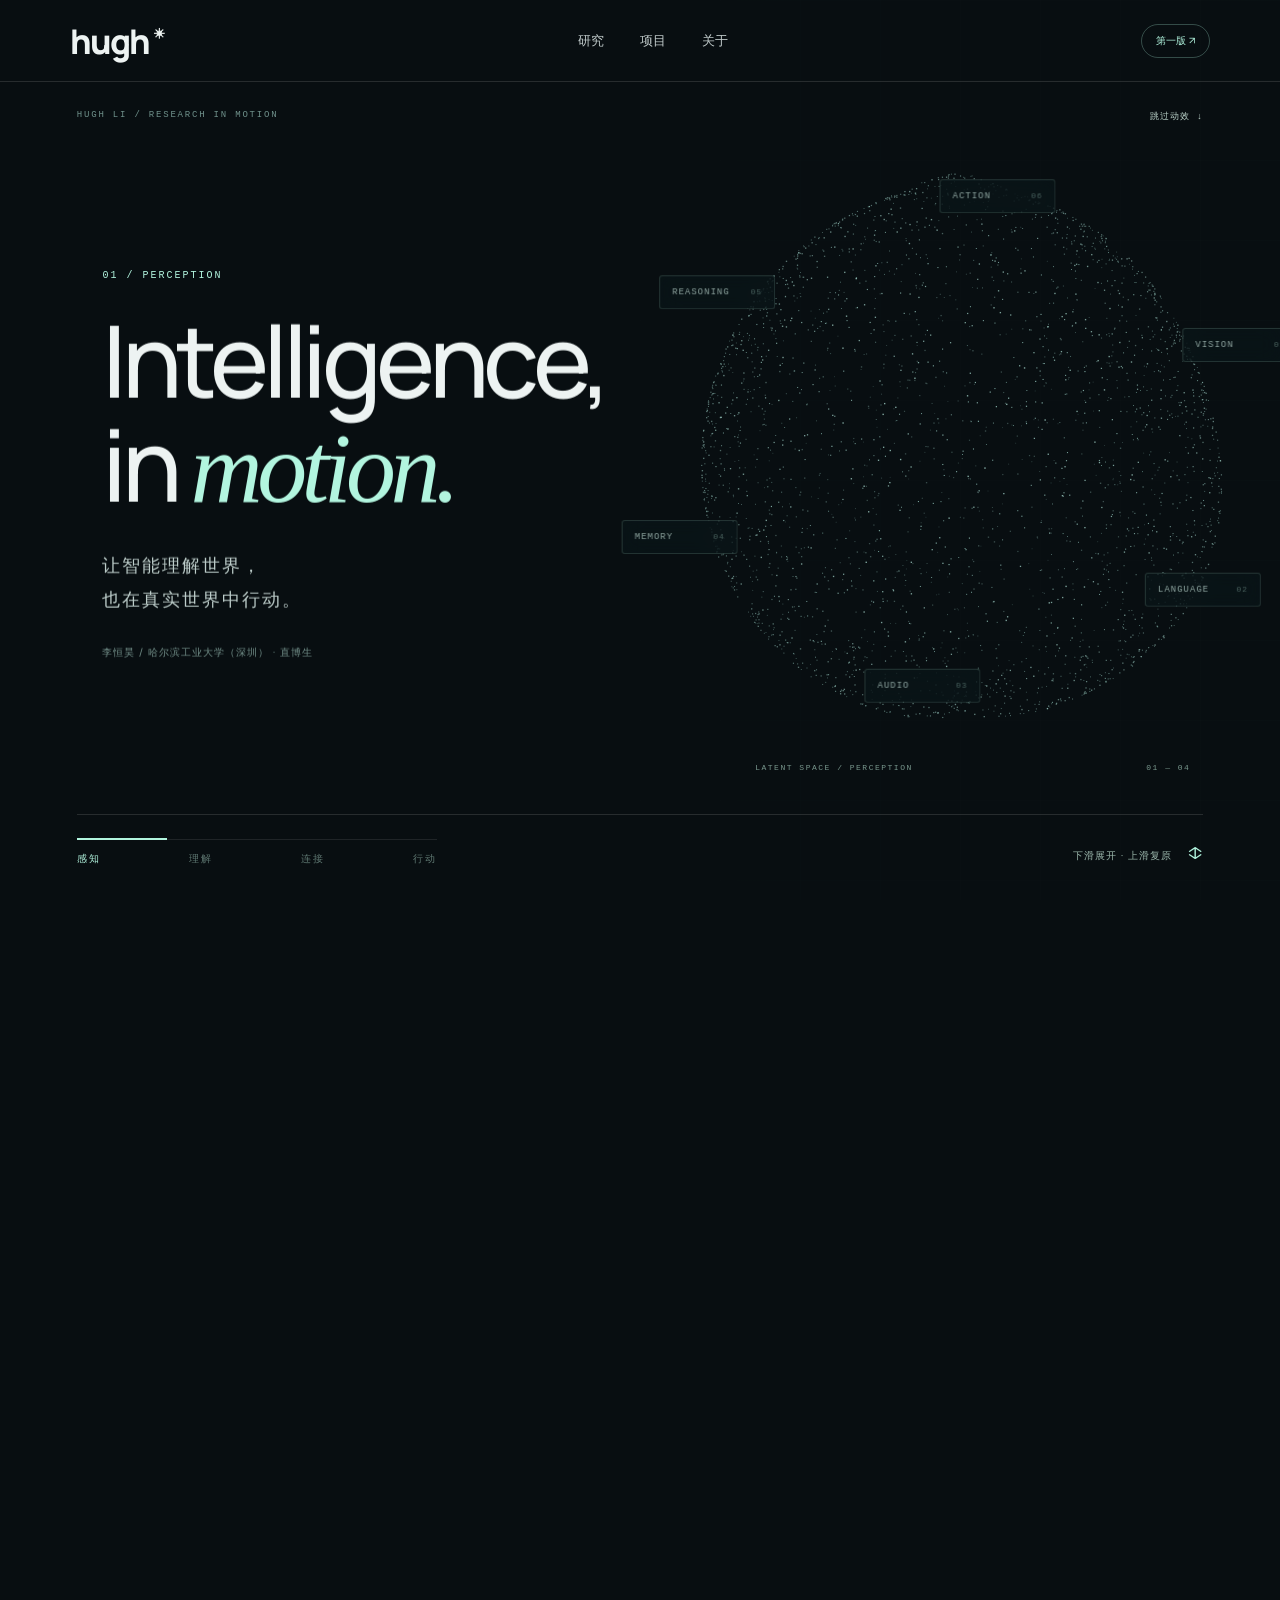
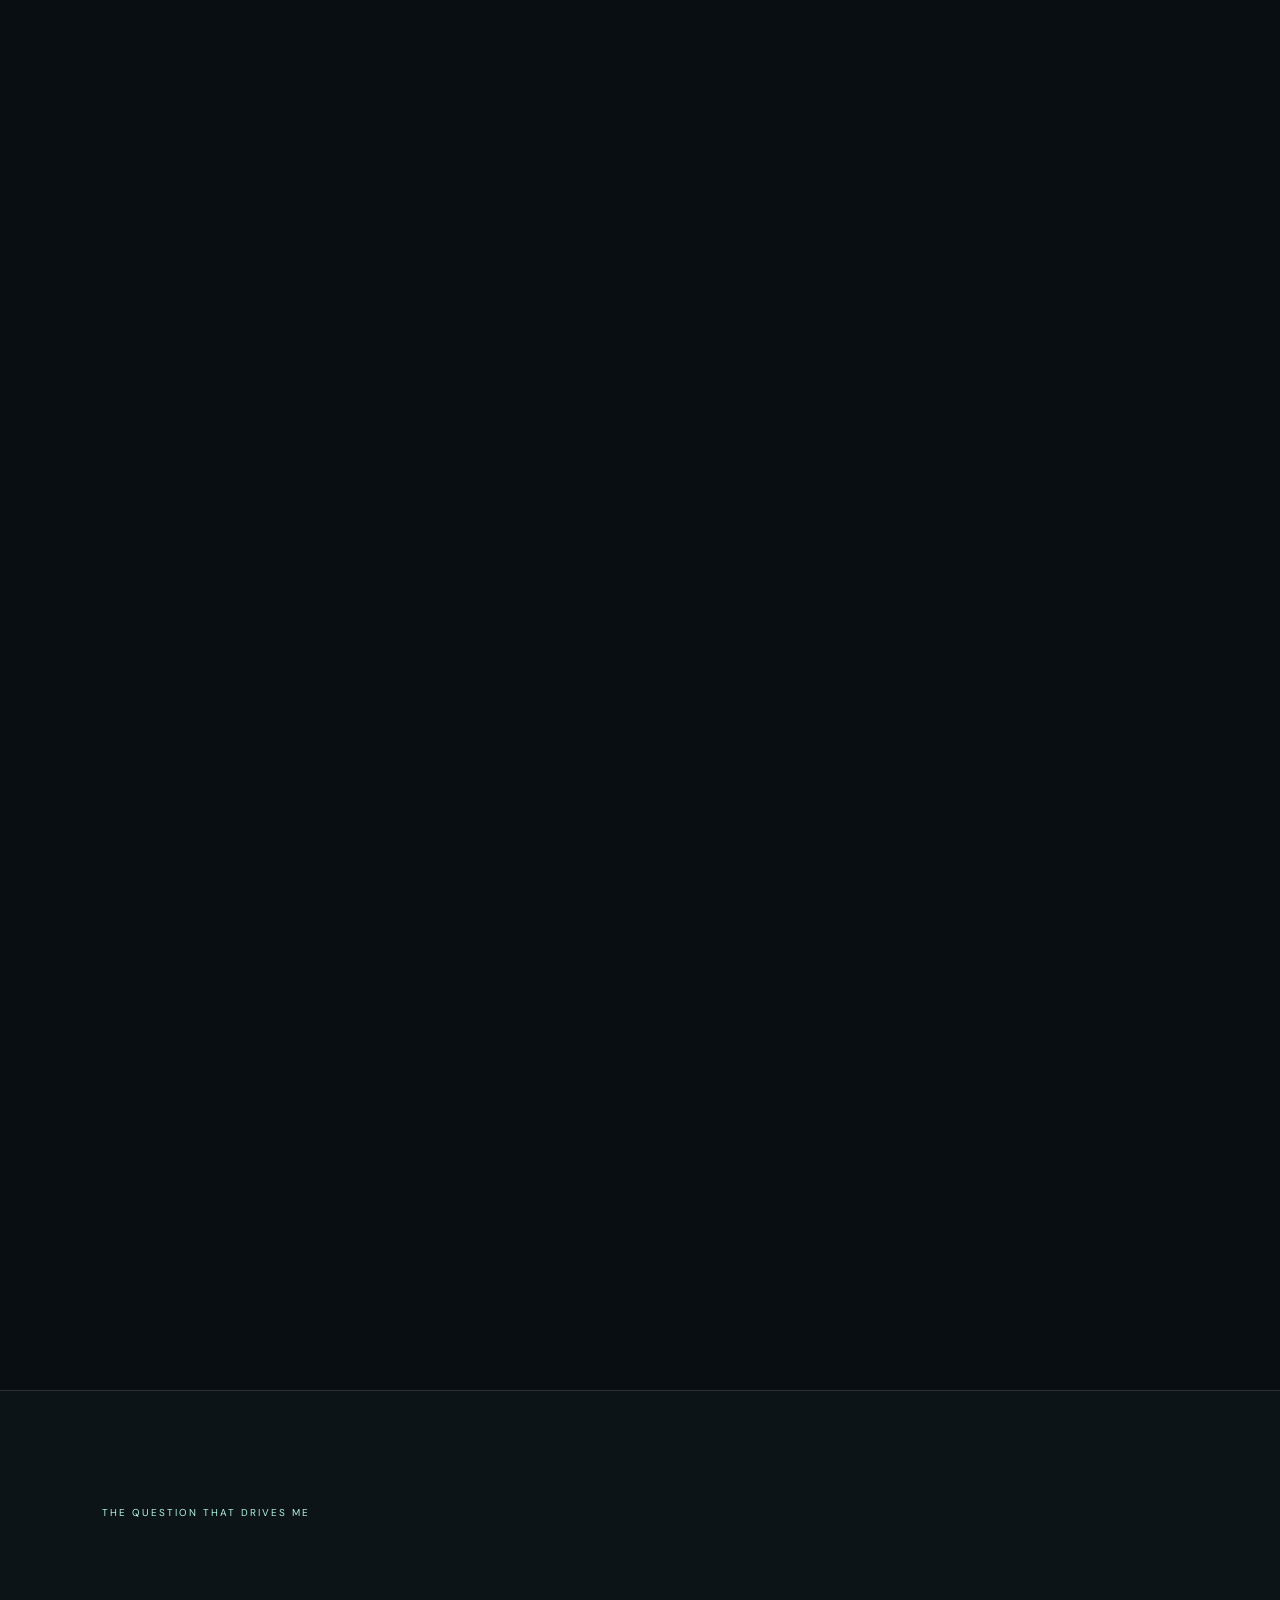
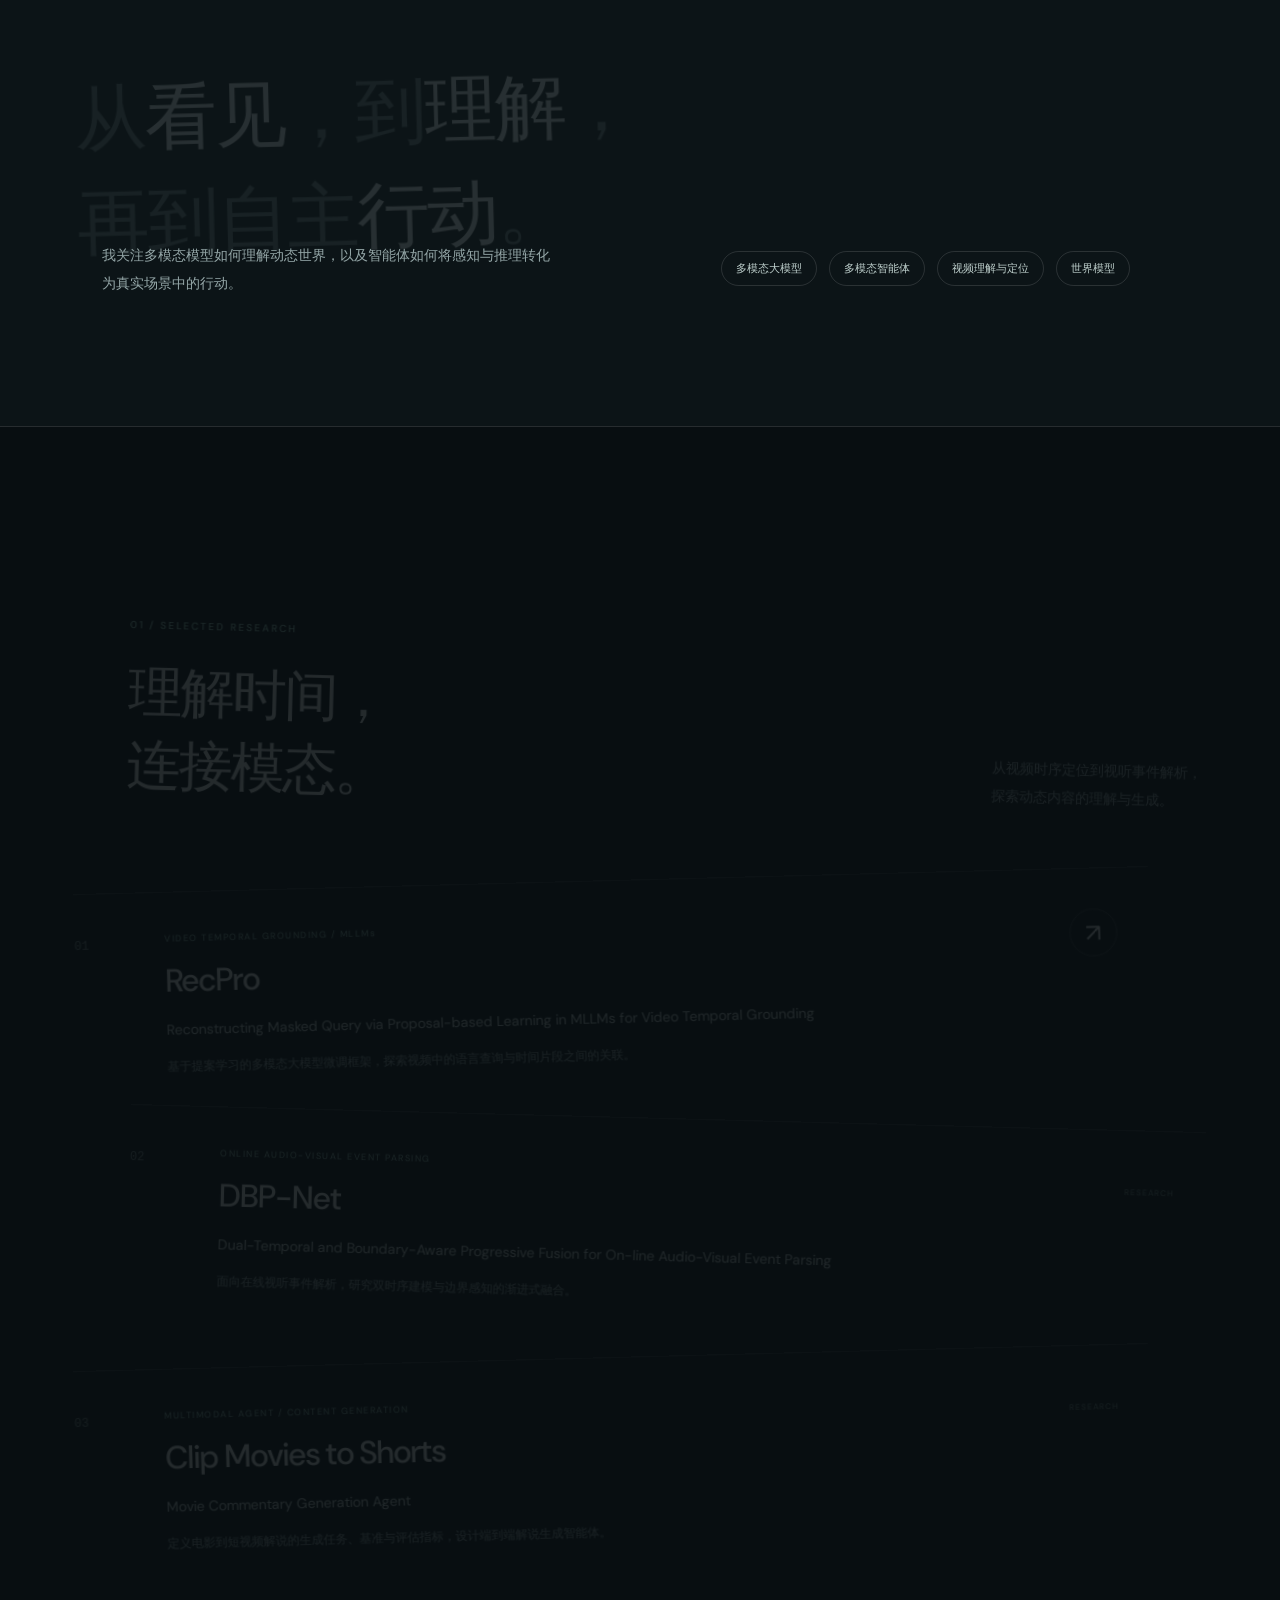
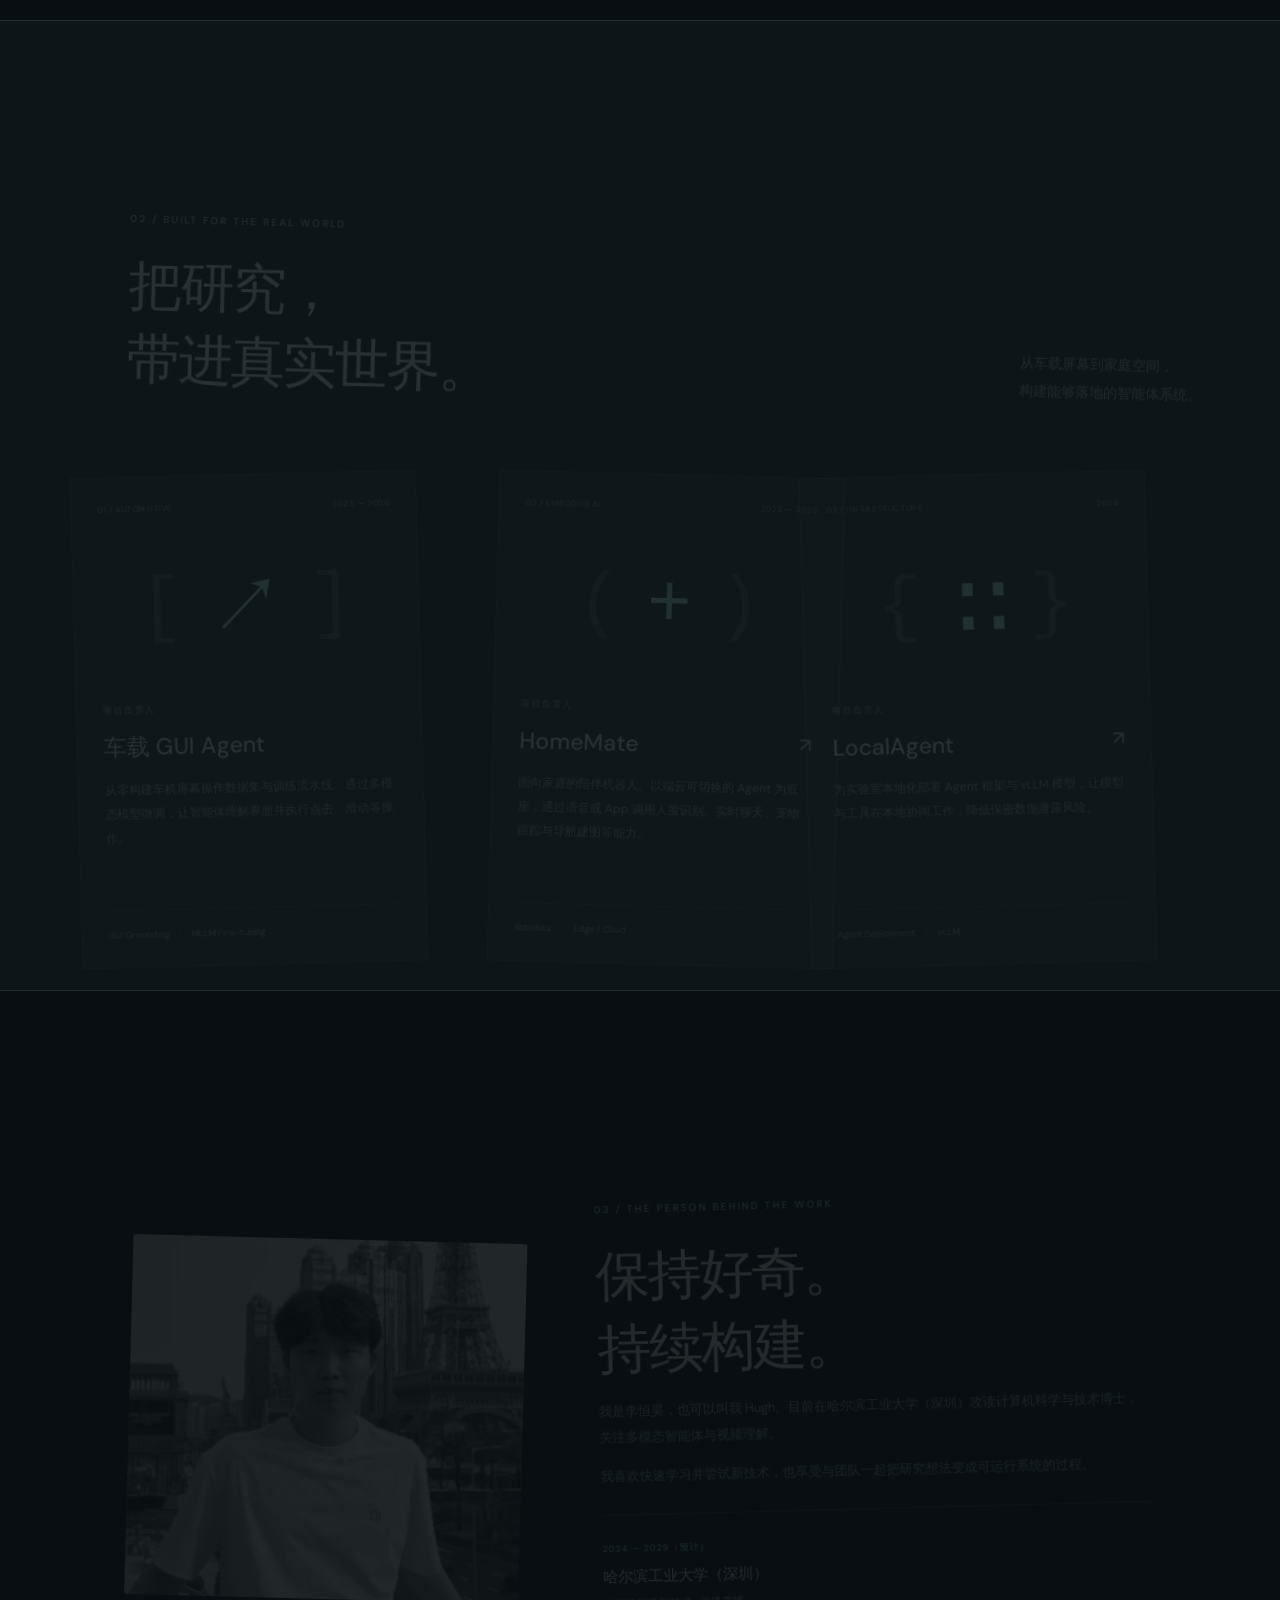
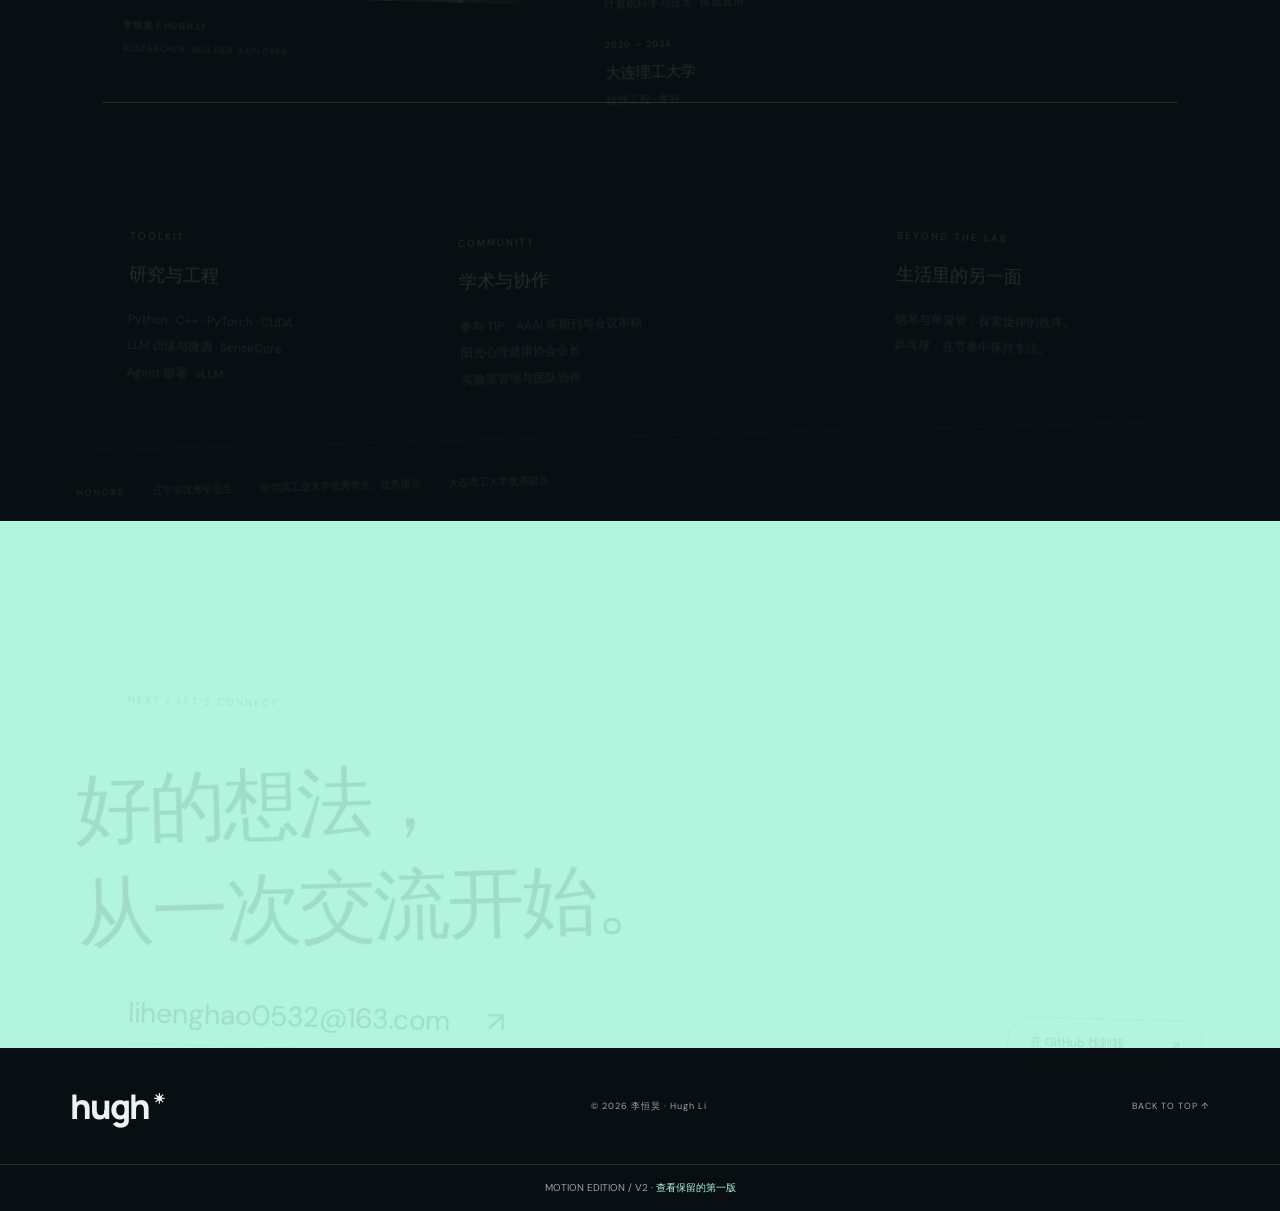
==== index.html @ 6d9d3b6d "Publish motion homepage with ambient particles and preserve original at v2.html" ====
<!DOCTYPE html>
<html lang="zh-CN"><head><meta charset="UTF-8"><meta name="viewport" content="width=device-width,initial-scale=1"><meta name="theme-color" content="#080e11"><meta name="description" content="李恒昊 Hugh — 哈尔滨工业大学（深圳）计算机科学与技术直博生。探索多模态大模型、视频理解与智能体。"><title>Hugh · 李恒昊 — Motion / V2</title><link rel="icon" href="data:image/svg+xml,%3Csvg xmlns='http://www.w3.org/2000/svg' viewBox='0 0 64 64'%3E%3Crect width='64' height='64' rx='16' fill='%23080e11'/%3E%3Cpath d='M18 16v32m28-32v32M18 32h28' stroke='%23b2f5df' stroke-width='7'/%3E%3C/svg%3E"><link rel="stylesheet" href="style.css"><link rel="stylesheet" href="sections.css"><style>html{scroll-behavior:smooth}.v2-header{position:absolute;height:82px}.v2-header .version-link{font-size:10px;color:var(--mint);border:1px solid #b2f5df44;border-radius:24px;padding:9px 14px}.scroll-story{height:100svh;min-height:720px;position:relative}.motion-enabled .scroll-story{height:510svh;min-height:0}.story-pin{height:100svh;min-height:650px;position:relative;overflow:hidden;background:#080e11}.motion-enabled .story-pin{position:sticky;top:0}.scene-grid{position:absolute;inset:0;opacity:.16;background-image:linear-gradient(#6b8c821b 1px,transparent 1px),linear-gradient(90deg,#6b8c821b 1px,transparent 1px);background-size:80px 80px;mask-image:linear-gradient(90deg,transparent 25%,#000)}#morph-field{position:absolute;width:100%;height:100%;inset:0;pointer-events:none}.story-top{position:absolute;top:110px;left:6%;right:6%;display:flex;justify-content:space-between;z-index:4;color:#6f918b;font:9px monospace;letter-spacing:1.8px}.story-top a{letter-spacing:1px;color:#bad2c9}.chapter{position:absolute;left:8%;top:50%;width:55%;transform:translateY(-46%);z-index:3;pointer-events:none}.chapter:not(.chapter-0){opacity:0;visibility:hidden}.chapter h1{font-size:clamp(64px,7.8vw,124px);letter-spacing:-.055em;margin:28px 0}.chapter h2{font-size:clamp(48px,5.7vw,88px);letter-spacing:-.055em;line-height:1.2;margin:28px 0}.chapter h2 span{color:var(--mint)}.chapter p{font-size:18px;line-height:1.9;letter-spacing:2px;color:#bdcdca}.scene-kicker{font:10px monospace;letter-spacing:2px;color:var(--mint)}.scene-identity{font-size:10px;line-height:1.8;letter-spacing:1px;color:#74918b;margin-top:27px}.object-stage{position:absolute;inset:0;pointer-events:none;z-index:2;perspective:1100px}.signal-chip{position:absolute;left:0;top:0;width:116px;padding:11px 12px;border:1px solid #9fcdb841;color:#bdd9d1;background:#0a171bd9;backdrop-filter:blur(10px);border-radius:3px;font:9px monospace;letter-spacing:1px;will-change:transform;opacity:0}.signal-chip b{font-size:8px;font-weight:400;float:right;color:#607f78}.motion-panel{position:absolute;left:0;top:0;width:190px;height:238px;padding:20px;background:linear-gradient(135deg,#172c2cf5,#0b161bf5);border:1px solid #a6e6cf66;box-shadow:0 25px 65px #0004;opacity:0;transform-origin:center;will-change:transform,opacity;backface-visibility:hidden}.panel-top{display:flex;justify-content:space-between;color:#a2c7bc;font:8px monospace;letter-spacing:1px}.panel-symbol{font:45px monospace;letter-spacing:8px;color:var(--mint);margin:26px 0 16px}.motion-panel h3{font-family:Manrope,sans-serif;font-size:20px;font-weight:500;letter-spacing:-.6px;margin:0 0 8px}.motion-panel p{font-size:10px;color:#95aba5;margin:0}.panel-bottom{font-size:7px;letter-spacing:1px;padding-top:17px;margin-top:20px;border-top:1px solid #ffffff1c;color:#70958b}.scene-caption{position:absolute;bottom:128px;right:7%;width:34%;display:flex;justify-content:space-between;font:8px monospace;color:#79988e;letter-spacing:1.5px;z-index:3}.story-bottom{position:absolute;bottom:34px;left:6%;right:6%;display:flex;align-items:center;justify-content:space-between;gap:20px;border-top:1px solid var(--line);padding-top:24px;z-index:4}.chapter-track{position:relative;display:flex;width:360px;justify-content:space-between;padding-top:13px;color:#5f7872;font-size:10px;letter-spacing:2px}.chapter-track:before{content:'';position:absolute;left:0;right:0;top:0;height:1px;background:#ffffff18}.chapter-track i{position:absolute;top:-1px;left:0;width:25%;height:2px;background:var(--mint);transform-origin:left}.chapter-track span.active{color:var(--mint)}.scroll-instruction{font-size:10px;letter-spacing:1px;color:#9bb7ac}.scroll-instruction>span{margin-left:12px;font-size:17px;color:var(--mint)}.motion-enabled .intro{background:#0c1417}.motion-enabled .reveal{transition:none!important;will-change:transform,opacity}.scene-identity,.chapter h1,.chapter h2,.chapter p{will-change:transform,opacity}.version-note{font-size:10px;color:var(--muted);text-align:center;padding:16px;border-top:1px solid var(--line)}.version-note a{color:var(--mint)}
@media(min-width:1600px){.chapter{left:10%}}@media(max-width:1000px) and (min-width:701px){.chapter h1{font-size:72px}.chapter h2{font-size:53px}.chapter p{font-size:16px}.motion-panel{padding:16px}.panel-symbol{font-size:37px;margin-top:24px}.motion-panel h3{font-size:18px}.panel-bottom{font-size:6px}}
@media(max-width:700px){.v2-header{height:73px;padding:0 6%}.v2-header .brand{font-size:27px}.v2-header nav{gap:15px;font-size:11px}.v2-header .version-link{font-size:8px;padding:7px 10px}.scroll-story{min-height:760px}.motion-enabled .scroll-story{height:460svh;min-height:0}.story-pin{min-height:640px}.story-top{top:97px;font-size:7px;letter-spacing:.7px}.chapter{left:6%;top:165px;width:89%;transform:none}.chapter h1{font-size:clamp(46px,14vw,85px);letter-spacing:-.06em;margin:19px 0}.chapter h2{font-size:43px;line-height:1.2;margin:20px 0}.chapter p{font-size:13px;letter-spacing:1px;line-height:1.7}.scene-kicker{font-size:8px;letter-spacing:1.2px}.scene-identity{font-size:8px;margin-top:17px}.scene-caption{bottom:110px;left:6%;right:6%;width:auto;font-size:7px}.story-bottom{bottom:23px;padding-top:16px;align-items:flex-end}.chapter-track{width:180px;font-size:8px;letter-spacing:1px}.scroll-instruction{font-size:8px}.scroll-instruction>span{margin-left:3px}.signal-chip{width:87px;padding:8px;font-size:7px}.signal-chip b{font-size:6px}.motion-panel{width:105px;height:148px;padding:11px;box-shadow:0 10px 25px #0004}.panel-top{font-size:5px;letter-spacing:.2px}.panel-symbol{font-size:25px;letter-spacing:3px;margin:18px 0 10px}.motion-panel h3{font-size:12px;letter-spacing:-.4px;margin-bottom:5px}.motion-panel p{font-size:6px;white-space:nowrap}.panel-bottom{font-size:4px;letter-spacing:.1px;padding-top:10px;margin-top:12px}.version-note{font-size:8px}}@media(max-height:720px) and (min-width:701px){.story-top{top:98px}.chapter h1{font-size:78px;margin:18px 0}.chapter h2{font-size:58px;margin:18px 0}.chapter p{font-size:15px}.scene-identity{margin-top:15px}.scene-caption{bottom:106px}.story-bottom{bottom:22px}}@media(prefers-reduced-motion:reduce){.motion-enabled .scroll-story{height:100svh;min-height:720px}.motion-enabled .story-pin{position:relative}.chapter-0{opacity:1!important;visibility:visible!important}.chapter:not(.chapter-0),.object-stage,.scroll-instruction{display:none}.reveal{opacity:1!important;transform:none!important}}
@media(min-width:701px) and (max-width:1000px){.motion-panel{padding:11px}.panel-top{font-size:6px;letter-spacing:0}.panel-symbol{font-size:25px;letter-spacing:2px;white-space:nowrap;margin:35px 0 22px}.motion-panel h3{font-size:12px;white-space:nowrap}.motion-panel p{font-size:7px;line-height:1.7}.panel-bottom{font-size:5px;letter-spacing:.1px}}
body{overflow-x:clip}.panel-symbol{white-space:nowrap}@media(max-width:700px){.panel-symbol{font-size:20px;letter-spacing:1px}}
</style></head>
<body><a class="skip" href="#research">跳转到研究内容</a><div class="progress" aria-hidden="true"></div><div class="cursor" aria-hidden="true"></div><header class="v2-header"><a class="brand" href="#home">hugh<span>✳</span></a><nav aria-label="主导航"><a href="#research">研究</a><a href="#projects">项目</a><a href="#about">关于</a></nav><a class="version-link" href="v2.html">第一版 ↗</a></header>
<main><section class="scroll-story" id="home" aria-label="从感知到行动的滚动叙事"><div class="story-pin"><canvas id="morph-field" aria-hidden="true"></canvas><div class="scene-grid" aria-hidden="true"></div>
<div class="story-top"><span>HUGH LI / RESEARCH IN MOTION</span><a href="#research">跳过动效 ↓</a></div>
<div class="chapter chapter-0"><div class="scene-kicker">01 / PERCEPTION</div><h1>Intelligence,<br>in <em>motion.</em></h1><p>让智能理解世界，<br>也在真实世界中行动。</p><div class="scene-identity">李恒昊 / 哈尔滨工业大学（深圳） · 直博生</div></div>
<div class="chapter chapter-1"><div class="scene-kicker">02 / UNDERSTANDING TIME</div><h2>每一帧，<br>都有<span>意义。</span></h2><p>从片段中定位语义，<br>在时间里建立关联。</p><div class="scene-identity">VIDEO GROUNDING / AUDIO-VISUAL PARSING</div></div>
<div class="chapter chapter-2"><div class="scene-kicker">03 / CONNECTING INTELLIGENCE</div><h2>感知与推理，<br><span>协同发生。</span></h2><p>让模型、工具与环境相连接，<br>把理解转化为行动。</p><div class="scene-identity">MULTIMODAL MODELS / AGENT SYSTEMS</div></div>
<div class="chapter chapter-3"><div class="scene-kicker">04 / INTO THE REAL WORLD</div><h2>想法，<br><span>落地有声。</span></h2><p>车载系统、家庭机器人、本地智能体。<br>从研究出发，构建真实系统。</p><div class="scene-identity">RESEARCH → ENGINEERING → IMPACT</div></div>
<div class="object-stage" aria-hidden="true"><div class="signal-chip">VISION <b>01</b></div><div class="signal-chip">LANGUAGE <b>02</b></div><div class="signal-chip">AUDIO <b>03</b></div><div class="signal-chip">MEMORY <b>04</b></div><div class="signal-chip">REASONING <b>05</b></div><div class="signal-chip">ACTION <b>06</b></div>
<div class="motion-panel"><div class="panel-top"><span class="panel-label">VIDEO / 01</span><span>↗</span></div><div class="panel-symbol">[ ↗ ]</div><h3>GUI Agent</h3><p>理解界面 · 执行操作</p><div class="panel-bottom">AUTOMOTIVE INTELLIGENCE</div></div>
<div class="motion-panel"><div class="panel-top"><span class="panel-label">AUDIO / 02</span><span>↗</span></div><div class="panel-symbol">( + )</div><h3>HomeMate</h3><p>感知环境 · 陪伴生活</p><div class="panel-bottom">EMBODIED INTELLIGENCE</div></div>
<div class="motion-panel"><div class="panel-top"><span class="panel-label">TEXT / 03</span><span>↗</span></div><div class="panel-symbol">{ ∷ }</div><h3>LocalAgent</h3><p>本地部署 · 工具协同</p><div class="panel-bottom">LOCAL INTELLIGENCE</div></div></div>
<div class="scene-caption" aria-hidden="true"><span id="shape-label">LATENT SPACE / 3,000 POINTS</span><span id="scene-count">01 — 04</span></div>
<div class="story-bottom"><div class="chapter-track" aria-hidden="true"><span>感知</span><span>理解</span><span>连接</span><span>行动</span><i></i></div><span class="scroll-instruction">下滑展开 · 上滑复原 <span>↕</span></span></div></div></section>
<section class="intro section"><div class="section-label">THE QUESTION THAT DRIVES ME</div><p class="statement reveal">从<span>看见</span>，到<span>理解</span>，<br>再到自主<span>行动</span>。</p><div class="intro-bottom"><p>我关注多模态模型如何理解动态世界，以及智能体如何将感知与推理转化为真实场景中的行动。</p><div class="topics"><span>多模态大模型</span><span>多模态智能体</span><span>视频理解与定位</span><span>世界模型</span></div></div></section>
<section class="section research" id="research"><div class="section-top reveal"><div><div class="section-label">01 / SELECTED RESEARCH</div><h2>理解时间，<br>连接模态。</h2></div><p>从视频时序定位到视听事件解析，<br>探索动态内容的理解与生成。</p></div>
<article class="research-row reveal"><div class="index">01</div><div><div class="meta">VIDEO TEMPORAL GROUNDING / MLLMs</div><h3>RecPro</h3><p class="paper-title">Reconstructing Masked Query via Proposal-based Learning in MLLMs for Video Temporal Grounding</p><p>基于提案学习的多模态大模型微调框架，探索视频中的语言查询与时间片段之间的关联。</p></div><a class="round-link" href="https://github.com/LHHugh/RecPro" target="_blank" rel="noopener noreferrer" aria-label="查看 RecPro GitHub 源码">↗</a></article>
<article class="research-row reveal"><div class="index">02</div><div><div class="meta">ONLINE AUDIO-VISUAL EVENT PARSING</div><h3>DBP-Net</h3><p class="paper-title">Dual-Temporal and Boundary-Aware Progressive Fusion for On-line Audio-Visual Event Parsing</p><p>面向在线视听事件解析，研究双时序建模与边界感知的渐进式融合。</p></div><span class="research-type">RESEARCH</span></article>
<article class="research-row reveal"><div class="index">03</div><div><div class="meta">MULTIMODAL AGENT / CONTENT GENERATION</div><h3>Clip Movies to Shorts</h3><p class="paper-title">Movie Commentary Generation Agent</p><p>定义电影到短视频解说的生成任务、基准与评估指标，设计端到端解说生成智能体。</p></div><span class="research-type">RESEARCH</span></article></section>
<section class="section projects" id="projects"><div class="section-top reveal"><div><div class="section-label">02 / BUILT FOR THE REAL WORLD</div><h2>把研究，<br>带进真实世界。</h2></div><p>从车载屏幕到家庭空间，<br>构建能够落地的智能体系统。</p></div><div class="project-grid">
<article class="project-card reveal"><div class="project-top"><span>01 / AUTOMOTIVE</span><span>2025 — 2026</span></div><div class="project-glyph" aria-hidden="true">[ <span>↗</span> ]</div><div class="meta">项目负责人</div><h3>车载 GUI Agent</h3><p>从零构建车机屏幕操作数据集与训练流水线。通过多模态模型微调，让智能体理解界面并执行点击、滑动等操作。</p><div class="tags"><span>GUI Grounding</span><span>MLLM Fine-tuning</span></div></article>
<a class="project-card reveal" href="https://github.com/LHHugh/HomeMate" target="_blank" rel="noopener noreferrer"><div class="project-top"><span>02 / EMBODIED AI</span><span>2025 — 2026</span></div><div class="project-glyph" aria-hidden="true">( <span>+</span> )</div><div class="meta">项目负责人</div><h3>HomeMate <span>↗</span></h3><p>面向家庭的陪伴机器人。以端云可切换的 Agent 为底座，通过语音或 App 调用人脸识别、实时聊天、宠物跟踪与导航建图等能力。</p><div class="tags"><span>Robotics</span><span>Edge / Cloud</span></div></a>
<a class="project-card reveal" href="https://lhhugh.github.io/LocalAgent" target="_blank" rel="noopener noreferrer"><div class="project-top"><span>03 / INFRASTRUCTURE</span><span>2026</span></div><div class="project-glyph" aria-hidden="true">{ <span>∷</span> }</div><div class="meta">项目负责人</div><h3>LocalAgent <span>↗</span></h3><p>为实验室本地化部署 Agent 框架与 vLLM 模型，让模型与工具在本地协同工作，降低保密数据泄露风险。</p><div class="tags"><span>Agent Deployment</span><span>vLLM</span></div></a></div></section>
<section class="section about" id="about"><div class="about-grid"><div class="about-portrait reveal"><img src="portrait.jpg" width="288" height="360" alt="李恒昊的个人照片" loading="lazy"><div class="portrait-caption"><span>李恒昊 / HUGH LI</span><span>RESEARCHER. BUILDER. EXPLORER.</span></div></div><div class="about-copy reveal"><div class="section-label">03 / THE PERSON BEHIND THE WORK</div><h2>保持好奇。<br>持续构建。</h2><p>我是李恒昊，也可以叫我 Hugh。目前在哈尔滨工业大学（深圳）攻读计算机科学与技术博士，关注多模态智能体与视频理解。</p><p>我喜欢快速学习并尝试新技术，也享受与团队一起把研究想法变成可运行系统的过程。</p><div class="education"><div><span>2024 — 2029（预计）</span><h4>哈尔滨工业大学（深圳）</h4><p>计算机科学与技术 · 保送直博</p></div><div><span>2020 — 2024</span><h4>大连理工大学</h4><p>软件工程 · 本科</p></div></div></div></div>
<div class="details-grid"><div class="reveal"><div class="section-label">TOOLKIT</div><h3>研究与工程</h3><p>Python · C++ · PyTorch · CUDA<br>LLM 训练与微调 · SenseCore<br>Agent 部署 · vLLM</p></div><div class="reveal"><div class="section-label">COMMUNITY</div><h3>学术与协作</h3><p>参与 TIP、AAAI 等期刊与会议审稿<br>阳光心理健康协会会长<br>实验室管理与团队协作</p></div><div class="reveal"><div class="section-label">BEYOND THE LAB</div><h3>生活里的另一面</h3><p>钢琴与单簧管，探索旋律的秩序。<br>乒乓球，在节奏中保持专注。</p></div></div><div class="honors reveal"><span>HONORS</span><p>辽宁省优秀毕业生</p><p>哈尔滨工业大学优秀学生、优秀团员</p><p>大连理工大学优秀团员</p></div></section>
<section class="contact section" id="contact"><div class="section-label reveal">NEXT / LET’S CONNECT</div><h2 class="reveal">好的想法，<br>从一次<span>交流</span>开始。</h2><div class="contact-bottom reveal"><a href="mailto:lihenghao0532@163.com" class="email">lihenghao0532@163.com <span>↗</span></a><a class="pill" href="https://github.com/LHHugh" target="_blank" rel="noopener noreferrer">在 GitHub 找到我 <span>↗</span></a></div></section><footer><a href="#home" class="brand">hugh<span>✳</span></a><span>© 2026 李恒昊 · Hugh Li</span><a href="#home">BACK TO TOP ↑</a></footer><div class="version-note">MOTION EDITION / V2 · <a href="v2.html">查看保留的第一版</a></div></main><script>(()=>{'use strict';
const story=document.querySelector('.scroll-story'),pin=document.querySelector('.story-pin'),canvas=document.querySelector('#morph-field'),ctx=canvas.getContext('2d'),reduce=matchMedia('(prefers-reduced-motion: reduce)'),fine=matchMedia('(pointer:fine)');
const chapters=[...document.querySelectorAll('.chapter')],chips=[...document.querySelectorAll('.signal-chip')],panels=[...document.querySelectorAll('.motion-panel')],track=[...document.querySelectorAll('.chapter-track span')],bar=document.querySelector('.chapter-track i'),cursor=document.querySelector('.cursor');
const clamp=(x,a=0,b=1)=>Math.min(b,Math.max(a,x)),mix=(a,b,t)=>a+(b-a)*t,smooth=t=>{t=clamp(t);return t*t*(3-2*t)},range=(p,a,b)=>smooth((p-a)/(b-a));
let width=0,height=0,mobile=false,points=[],raf=0,last=0,progress=0,target=0,start=0,length=1,metrics=[],mouse={x:-999,y:-999},cursorX=0,cursorY=0,pointerVisible=false;
const seed=i=>{const n=Math.sin(i*127.1+311.7)*43758.5453;return n-Math.floor(n)};
let ambientTime=0;
function spherePoint(p,a){const angle=p.u*Math.PI*2,z=1-p.v*2,r=Math.sqrt(Math.max(0,1-z*z)),time=reduce.matches?0:ambientTime;const breathe=1+.045*Math.sin(time*.72+p.v*5)+.025*Math.cos(angle*3+time*.48);const x=r*Math.cos(angle)*breathe,y=z*breathe,depth=r*Math.sin(angle)*breathe;const spin=time*.16,tilt=.18+Math.sin(time*.34)*.08;const rx=x*Math.cos(spin)+depth*Math.sin(spin),rz=-x*Math.sin(spin)+depth*Math.cos(spin);return{x:a.x+a.s*rx,y:a.y+a.s*(y*Math.cos(tilt)-rz*Math.sin(tilt)),z:y*Math.sin(tilt)+rz*Math.cos(tilt)}}
function dimensions(){mobile=innerWidth<=700;width=pin.clientWidth;height=pin.clientHeight;const d=Math.min(devicePixelRatio||1,1.75);canvas.width=width*d;canvas.height=height*d;ctx.setTransform(d,0,0,d,0,0);start=story.getBoundingClientRect().top+scrollY;length=Math.max(1,story.offsetHeight-height);metrics=[...document.querySelectorAll('.reveal')].map((el,i)=>({el,i,top:el.getBoundingClientRect().top+scrollY-(Number(el.dataset.offset)||0)}));points=Array.from({length:mobile?1600:3000},(_,i)=>({u:seed(i+1),v:seed(i+9000),r:seed(i+19000),group:i%3}));progress=target=clamp((scrollY-start)/length);wake()}
function anchor(){return mobile?{x:width*.5,y:height*.68,s:Math.min(width*.34,height*.2)}:{x:width*(width<1000?.70:.75),y:height*.49,s:Math.min(width*(width<1000?.17:.205),height*.31)}}
function form(p,index){const a=anchor(),angle=p.u*Math.PI*2,z=1-p.v*2,r=Math.sqrt(Math.max(0,1-z*z));if(index===0)return spherePoint(p,a);
if(index===1){const cell=mobile?width*.28:Math.min(width*.16,205);return{x:a.x+(p.group-1)*cell+(p.u-.5)*cell*.82,y:a.y+(p.v-.5)*a.s*.92+Math.sin(p.u*8)*a.s*.035,z:p.r*.35}}
if(index===2){const theta=p.group*Math.PI*2/3-Math.PI/2,cx=a.x+Math.cos(theta)*a.s*.84,cy=a.y+Math.sin(theta)*a.s*.7;return{x:cx+Math.cos(angle)*a.s*.25*r,y:cy+Math.sin(angle)*a.s*.25*r,z:z*.5}}
return{x:a.x+(p.group-1)*(mobile?width*.29:Math.min(width*.15,205))+(p.u-.5)*(mobile?90:160),y:a.y+(p.v-.5)*(mobile?135:230),z:0}}
function timeline(p){const q=clamp(p)*3,from=Math.min(2,Math.floor(q)),local=q-from;return{from,to:from+1,t:range(local,.13,.86)}}
function draw(p){ctx.clearRect(0,0,width,height);const stage=timeline(p),a=anchor(),burst=Math.sin(stage.t*Math.PI),opacity=1-range(p,.8,.98)*.78;for(let i=0;i<points.length;i++){const pt=points[i],from=form(pt,stage.from),to=form(pt,stage.to);const stagger=clamp((stage.t-pt.r*.12)/.88),m=smooth(stagger),flight=Math.sin(m*Math.PI);let x=mix(from.x,to.x,m)+Math.cos(pt.u*6.283+stage.from)*flight*a.s*(.75+pt.r*1.65),y=mix(from.y,to.y,m)+Math.sin(pt.v*6.283)*flight*a.s*(.8+pt.r),z=mix(from.z,to.z,m);const spin=p*Math.PI*1.6,dx=x-a.x,dy=y-a.y;x=a.x+dx*Math.cos(burst*.32)-dy*Math.sin(burst*.32);y=a.y+dx*Math.sin(burst*.32)+dy*Math.cos(burst*.32);if(stage.from===0&&stage.t<.01){x+=Math.sin(pt.v*7+spin)*3;y+=Math.cos(pt.u*8+spin)*3}let dist=Math.hypot(x-mouse.x,y-mouse.y);if(fine.matches&&!reduce.matches&&dist<85){x+=(x-mouse.x)*(1-dist/85)*.3;y+=(y-mouse.y)*(1-dist/85)*.3}ctx.fillStyle=`rgba(${Math.round(155+pt.r*35)},${Math.round(214+pt.r*30)},${Math.round(204+pt.r*28)},${(.25+(z+1)*.22)*opacity})`;const size=(mobile?.65:.8)+pt.r*.6+flight*.5;ctx.fillRect(x,y,size,size)}
const net=range(p,.53,.65)*(1-range(p,.71,.83));if(net>.01){ctx.strokeStyle=`rgba(178,245,223,${net*.3})`;ctx.lineWidth=.7;ctx.beginPath();for(let j=0;j<3;j++){const th=j*6.283/3-Math.PI/2,x=a.x+Math.cos(th)*a.s*.84,y=a.y+Math.sin(th)*a.s*.7;j?ctx.lineTo(x,y):ctx.moveTo(x,y)}ctx.closePath();ctx.stroke()}}
function updateScene(p){const a=anchor(),stage=timeline(p);chapters.forEach((el,i)=>{let visibility=1-smooth((Math.abs(p*3-i)-.12)/.52);const travel=clamp(p*3-i,-1,1);el.style.opacity=visibility;el.style.visibility=visibility<.01?'hidden':'visible';el.style.transform=mobile?`translate3d(${-travel*65}px,${-Math.abs(travel)*30}px,0)`:`translate3d(${-travel*130}px,calc(-46% + ${-travel*50}px),0)`;el.setAttribute('aria-hidden',visibility<.5?'true':'false')});
chips.forEach((el,i)=>{const theta=i*Math.PI/3-.4,x0=a.x+Math.cos(theta)*a.s*1.16,y0=a.y+Math.sin(theta)*a.s*.94,x1=a.x+(i%3-1)*(mobile?width*.28:Math.min(width*.16,205)),y1=a.y+(i<3?-1:1)*a.s*.72,x2=a.x+Math.cos((i%3)*6.283/3-Math.PI/2)*a.s*.84,y2=a.y+Math.sin((i%3)*6.283/3-Math.PI/2)*a.s*.7+(i<3?-1:1)*a.s*.35;const positions=[[x0,y0],[x1,y1],[x2,y2],[a.x+(i%3-1)*a.s,a.y]];const f=positions[stage.from],to=positions[stage.to],flight=Math.sin(stage.t*Math.PI);const x=mix(f[0],to[0],stage.t)+Math.cos(theta)*flight*a.s*.9,y=mix(f[1],to[1],stage.t)+Math.sin(theta)*flight*a.s;el.style.transform=`translate3d(${x}px,${y}px,0) translate(-50%,-50%) rotate(${flight*(i%2?70:-70)}deg) scale(${1-flight*.25})`;el.style.opacity=(.75-flight*.35)*(1-range(p,.72,.89))});
panels.forEach((el,i)=>{const reveal=range(p,.75,.96),flight=1-reveal,spacing=mobile?width*.3:Math.min(width*.157,214),pw=mobile?105:Math.min(190,width*.143),ph=mobile?148:238;el.style.width=pw+'px';el.style.height=ph+'px';const finalX=a.x+(i-1)*spacing,finalY=a.y;const x=finalX+(i-1)*width*.48*flight,y=finalY+(i===1?-height*.65:height*.5)*flight;el.style.transform=`translate3d(${x-pw/2}px,${y-ph/2}px,0) rotate(${(i-1)*65*flight}deg) rotateY(${(i-1)*45*flight}deg) scale(${.45+reveal*.55})`;el.style.opacity=range(p,.74,.87)});
const active=Math.min(3,Math.round(p*3));track.forEach((el,i)=>el.classList.toggle('active',i===active));bar.style.transform=`translateX(${p*300}%)`;document.querySelector('#scene-count').textContent=`0${active+1} — 04`;document.querySelector('#shape-label').textContent=['LATENT SPACE / PERCEPTION','TEMPORAL SEQUENCE / UNDERSTANDING','CONNECTED SYSTEM / REASONING','REAL WORLD / ACTION'][active];story.dataset.progress=p.toFixed(5);draw(p)}
function updateContent(){for(const {el,i,top} of metrics){const arrival=clamp((scrollY+innerHeight-top)/(innerHeight*.72));const e=smooth(arrival),offset=reduce.matches?0:(1-e)*90;el.dataset.offset=String(offset);el.style.opacity=reduce.matches?1:.12+.88*e;el.style.transform=reduce.matches?'none':`translate3d(${(1-e)*(i%2?26:-26)}px,${offset}px,0) rotate(${(1-e)*(i%2?1.5:-1.5)}deg)`}const max=document.documentElement.scrollHeight-innerHeight;document.querySelector('.progress').style.width=(max>0?scrollY/max*100:0)+'%'}
function frame(now){raf=0;const dt=Math.min(60,now-(last||now-16));last=now;const rate=1-Math.exp(-dt/85);progress+= (target-progress)*rate;if(Math.abs(target-progress)<.00005)progress=target;const ambientActive=!reduce.matches&&progress<.30&&scrollY>=start-height&&scrollY<start+story.offsetHeight;if(ambientActive)ambientTime+=dt/1000;if(!reduce.matches)updateScene(progress);else draw(0);updateContent();let cursorMoving=false;if(pointerVisible&&fine.matches&&!reduce.matches){cursorX+=(mouse.x-cursorX)*.25;cursorY+=(mouse.y-cursorY)*.25;cursor.style.left=cursorX+'px';cursor.style.top=cursorY+'px';cursorMoving=Math.abs(mouse.x-cursorX)+Math.abs(mouse.y-cursorY)>.4}if(ambientActive||Math.abs(target-progress)>.00005||cursorMoving)wake()}
function wake(){if(!raf&&!document.hidden)raf=requestAnimationFrame(frame)}
function onScroll(){target=reduce.matches?0:clamp((scrollY-start)/length);wake()}
function configure(){document.documentElement.classList.toggle('motion-enabled',!reduce.matches);if(reduce.matches){chapters.forEach((el,i)=>{el.style.opacity=i?0:1;el.style.visibility=i?'hidden':'visible';el.style.transform='';el.setAttribute('aria-hidden',i?'true':'false')});cursor.style.display='none'}dimensions();onScroll()}
addEventListener('scroll',onScroll,{passive:true});addEventListener('resize',dimensions);addEventListener('pageshow',()=>{dimensions();onScroll()});reduce.addEventListener('change',configure);document.addEventListener('visibilitychange',()=>{if(!document.hidden)wake()});
addEventListener('pointermove',e=>{if(!fine.matches||reduce.matches)return;mouse={x:e.clientX,y:e.clientY};if(!pointerVisible){cursorX=mouse.x;cursorY=mouse.y}pointerVisible=true;cursor.style.display='block';cursor.classList.toggle('active',!!e.target.closest('a,button'));wake()});document.addEventListener('pointerleave',()=>{pointerVisible=false;mouse={x:-999,y:-999};cursor.style.display='none';wake()});
addEventListener('pointerdown',e=>{if(reduce.matches||!fine.matches)return;const wave=document.createElement('div');wave.className='click-wave';wave.style.left=e.clientX-6+'px';wave.style.top=e.clientY-6+'px';document.body.append(wave);wave.addEventListener('animationend',()=>wave.remove())});
document.querySelectorAll('img').forEach(img=>img.addEventListener('load',dimensions));configure();if(document.fonts)document.fonts.ready.then(dimensions);
})();
</script></body></html>
---- style.css ----
@import url('https://fonts.googleapis.com/css2?family=DM+Sans:wght@400;500;600;700&family=Manrope:wght@400;500;600;700;800&display=swap');
:root{--bg:#080e11;--fg:#edf3f2;--muted:#94a6a7;--mint:#b2f5df;--line:#ffffff20}*{box-sizing:border-box}html{scroll-behavior:smooth;scroll-padding-top:100px}body{margin:0;background:var(--bg);color:var(--fg);font-family:'DM Sans','Microsoft YaHei',sans-serif}a{color:inherit;text-decoration:none}button{font:inherit}a,button{-webkit-tap-highlight-color:transparent}::selection{background:var(--mint);color:var(--bg)}header{height:96px;position:absolute;top:0;left:0;width:100%;z-index:5;display:flex;align-items:center;justify-content:space-between;padding:0 5.5%;border-bottom:1px solid var(--line)}.brand{font-family:Manrope,sans-serif;font-size:34px;font-weight:800;letter-spacing:-2px}.brand span{font-size:11px;vertical-align:top;display:inline-block;padding:8px 0 0 5px;letter-spacing:0}nav{display:flex;gap:36px;font-size:13px;color:#c2cccc}nav a:hover,.nav-contact:hover{color:var(--mint)}.nav-contact{font-size:13px}.nav-contact span{margin-left:24px}.hero{position:relative;min-height:820px;height:100svh;max-height:1150px;overflow:hidden}.hero-content{position:relative;z-index:2;padding:185px 0 100px 8%;pointer-events:none}.hero-content a{pointer-events:auto}.eyebrow{font-size:10px;letter-spacing:2px;color:var(--mint);display:flex;align-items:center;gap:12px}.tiny-line{width:25px;height:1px;background:var(--mint)}h1{font-family:Manrope,sans-serif;font-size:clamp(76px,8.4vw,132px);font-weight:500;line-height:1.04;letter-spacing:-7px;margin:35px 0 30px}h1 em{font-family:Georgia,serif;font-weight:400;color:var(--mint)}.hero-cn{font-size:21px;line-height:1.75;font-weight:400;letter-spacing:3px}.identity{font-size:12px;color:var(--muted);margin:25px 0 30px}.identity span{margin:0 12px;color:#48605e}.pill{display:inline-flex;gap:48px;align-items:center;font-size:12px;padding:16px 22px;border:1px solid #a7c1b74a;border-radius:30px;transition:background .3s,color .3s,transform .3s}.pill:hover{background:var(--mint);color:var(--bg);transform:translateY(-3px)}#field{position:absolute;inset:0;width:100%;height:100%;opacity:.95}.field-label{position:absolute;right:7%;bottom:170px;display:flex;flex-direction:column;gap:9px;color:#8caea8;font:9px monospace;letter-spacing:2px}.hero-bottom{position:absolute;bottom:32px;left:5.5%;right:5.5%;border-top:1px solid var(--line);padding-top:23px;display:flex;justify-content:space-between;color:var(--muted);font-size:9px;letter-spacing:1.4px}.hero-bottom a span{margin-left:15px;color:var(--mint)}.progress{position:fixed;top:0;left:0;width:0;height:2px;background:var(--mint);z-index:20}.cursor{display:none;position:fixed;left:0;top:0;width:26px;height:26px;border:1px solid #b2f5df99;border-radius:50%;pointer-events:none;z-index:30;transform:translate(-50%,-50%);transition:width .2s,height .2s,background .2s}.cursor.active{width:52px;height:52px;background:#b2f5df18}.skip{position:fixed;top:-100px;left:20px;z-index:99;padding:15px;background:var(--mint);color:#000}.skip:focus{top:10px}:focus-visible{outline:2px solid var(--mint);outline-offset:6px}@media(max-width:700px){header{height:78px;padding:0 6%}nav{gap:18px}.nav-contact{display:none}.hero{min-height:790px;max-height:950px}.hero-content{padding:155px 6% 100px}h1{font-size:75px;letter-spacing:-4px}.hero-cn{font-size:18px}.identity{font-size:10px}.eyebrow{font-size:8px;letter-spacing:1px}.hero-bottom{font-size:8px;gap:24px;line-height:1.6}.hero-bottom>span{max-width:175px}.field-label{bottom:133px;right:6%;font-size:7px}#field{opacity:.5}}@media(prefers-reduced-motion:reduce){html{scroll-behavior:auto}*,*:before,*:after{animation:none!important;transition:none!important}.cursor{display:none!important}}
---- sections.css ----
.section{padding:115px 8%;border-top:1px solid var(--line)}.section-label{color:var(--mint);font:10px 'DM Sans',sans-serif;letter-spacing:2px}.statement{font-size:clamp(38px,5.6vw,80px);letter-spacing:-2px;line-height:1.45;font-weight:500;margin:45px 0 55px;color:#687b7c}.statement span{color:var(--fg)}.intro-bottom{display:grid;grid-template-columns:1fr 1fr;gap:15%}.intro-bottom p,.section-top>p,.about-copy>p{font-size:14px;line-height:2;color:var(--muted)}.topics{display:flex;flex-wrap:wrap;gap:12px;align-content:center}.topics span{padding:9px 14px;border:1px solid var(--line);border-radius:30px;font-size:11px;color:#bfd0cd}.section-top{display:flex;justify-content:space-between;align-items:flex-end;margin-bottom:65px}h2{font-size:clamp(36px,4.2vw,62px);line-height:1.35;letter-spacing:-2px;font-weight:500;margin:25px 0 0}.research-row{display:grid;grid-template-columns:70px 1fr 80px;gap:20px;padding:40px 0;border-top:1px solid var(--line);align-items:start}.index{font:12px monospace;color:#637674;padding-top:5px}.meta{font-size:9px;letter-spacing:1.5px;color:#89b5a9}.research-row h3{font-size:32px;letter-spacing:-1px;font-weight:500;margin:15px 0}.research-row p{font-size:12px;line-height:1.9;color:var(--muted);max-width:720px;margin:12px 0}.research-row .paper-title{color:#c9d7d4;font-size:14px}.round-link{display:grid;place-items:center;width:48px;height:48px;border:1px solid var(--line);border-radius:50%;font-size:25px;transition:background .25s,color .25s}.round-link:hover{background:var(--mint);color:var(--bg)}.research-type{font-size:8px;color:#6d8882;letter-spacing:1px;padding-top:16px}.projects{background:#0d1518}.project-grid{display:grid;grid-template-columns:repeat(3,1fr);gap:18px}.project-card{padding:26px;border:1px solid #ffffff19;background:#101b1e;position:relative;overflow:hidden;transition:border-color .4s,transform .4s,background .4s}.project-card:hover{border-color:#b2f5df80;transform:translateY(-7px);background:#132326}.project-top{display:flex;justify-content:space-between;gap:10px;font-size:8px;color:var(--muted);letter-spacing:.6px}.project-glyph{font-family:monospace;display:flex;align-items:center;justify-content:center;gap:25px;font-size:75px;font-weight:200;height:190px;color:#34524d}.project-glyph span{color:var(--mint);display:inline-block;transition:transform .6s}.project-card:hover .project-glyph span{transform:rotate(25deg)}.project-card h3{font-size:23px;font-weight:500;margin:15px 0}.project-card h3 span{float:right;font-size:19px;color:var(--mint)}.project-card p{font-size:12px;color:var(--muted);line-height:2;min-height:120px}.tags{display:flex;flex-wrap:wrap;gap:8px;border-top:1px solid var(--line);padding-top:18px;font-size:9px;color:#8badab}.tags span+span:before{content:' / ';margin-right:8px;color:#405955}.about-grid{display:grid;grid-template-columns:1fr 1.4fr;gap:12%;align-items:center}.about-portrait img{width:100%;max-height:480px;object-fit:cover;filter:grayscale(1);opacity:.9;border-radius:2px;transition:filter .6s}.about-portrait:hover img{filter:grayscale(0)}.portrait-caption{display:flex;flex-direction:column;gap:10px;font-size:9px;letter-spacing:1px;margin-top:20px;color:var(--muted)}.portrait-caption span:first-child{color:var(--mint)}.about-copy>p{font-size:13px}.education{margin-top:25px;border-top:1px solid var(--line)}.education>div{padding:20px 0 0}.education span{font-size:9px;color:var(--mint);letter-spacing:1px}.education h4{font-size:15px;font-weight:500;margin:10px 0}.education p{font-size:11px;color:var(--muted);margin:0}.details-grid{display:grid;grid-template-columns:repeat(3,1fr);gap:7%;margin-top:90px;padding-top:40px;border-top:1px solid var(--line)}.details-grid h3{font-weight:500;font-size:18px;margin:20px 0}.details-grid p{font-size:12px;line-height:2.2;color:var(--muted)}.honors{display:flex;gap:28px;align-items:center;flex-wrap:wrap;border-top:1px solid var(--line);margin-top:35px;padding-top:25px;font-size:10px;color:var(--muted)}.honors>span{color:var(--mint);font-size:9px;letter-spacing:2px}.contact{background:#b2f5df;color:#102722;padding-top:95px;padding-bottom:80px}.contact .section-label{color:#375b50}.contact h2{font-size:clamp(40px,6vw,88px);letter-spacing:-3px}.contact h2 span{font-family:serif;font-weight:400}.contact-bottom{display:flex;justify-content:space-between;align-items:center;margin-top:55px;gap:25px}.email{font-size:clamp(15px,2.2vw,30px);border-bottom:1px solid #10272255;padding-bottom:12px}.email span{margin-left:30px}.contact .pill{border-color:#24493f66}.contact .pill:hover{background:#102722;color:var(--mint)}footer{display:flex;align-items:center;justify-content:space-between;padding:35px 5.5%;font-size:9px;color:var(--muted);letter-spacing:1px}footer .brand{color:var(--fg)}.reveal{opacity:1}.motion-ready .reveal{opacity:0;transform:translateY(35px);transition:opacity .85s ease,transform .85s cubic-bezier(.22,1,.36,1)}.motion-ready .reveal.visible{opacity:1;transform:translateY(0)}.click-wave{position:fixed;pointer-events:none;z-index:29;width:12px;height:12px;border:1px solid var(--mint);border-radius:50%;animation:wave .65s ease-out forwards}@keyframes wave{to{transform:scale(6);opacity:0}}@media(max-width:1000px){.project-grid{gap:10px}.project-card{padding:18px}.project-card h3{font-size:20px}.project-card p{min-height:160px}.about-grid{gap:7%}}@media(max-width:700px){.section{padding:75px 6%}.intro-bottom,.about-grid{grid-template-columns:1fr;gap:30px}.section-top{display:block;margin-bottom:40px}.section-top>p{margin-top:25px;font-size:12px}.statement{font-size:38px;letter-spacing:-1px;margin:35px 0}.research-row{grid-template-columns:25px 1fr 34px;gap:10px;padding:30px 0}.research-row h3{font-size:25px}.research-row .paper-title{font-size:12px}.round-link{width:32px;height:32px;font-size:18px}.research-type{writing-mode:vertical-rl;font-size:7px}.project-grid{grid-template-columns:1fr;gap:18px}.project-card{padding:25px}.project-glyph{height:140px}.project-card p{min-height:0;margin-bottom:25px}.project-card h3{font-size:26px}.about-portrait{max-width:300px}.details-grid{grid-template-columns:1fr;gap:28px;margin-top:55px}.honors{gap:8px 20px}.honors p{margin:5px 0}.contact-bottom{align-items:flex-start;flex-direction:column}.email{font-size:17px}.email span{margin-left:12px}footer{gap:20px;flex-wrap:wrap}footer .brand{font-size:27px}.contact h2{letter-spacing:-1.5px}}@media(prefers-reduced-motion:reduce){.motion-ready .reveal{opacity:1;transform:none}}
@media(max-width:700px){h1{font-size:clamp(48px,16.5vw,75px);letter-spacing:-3px}}
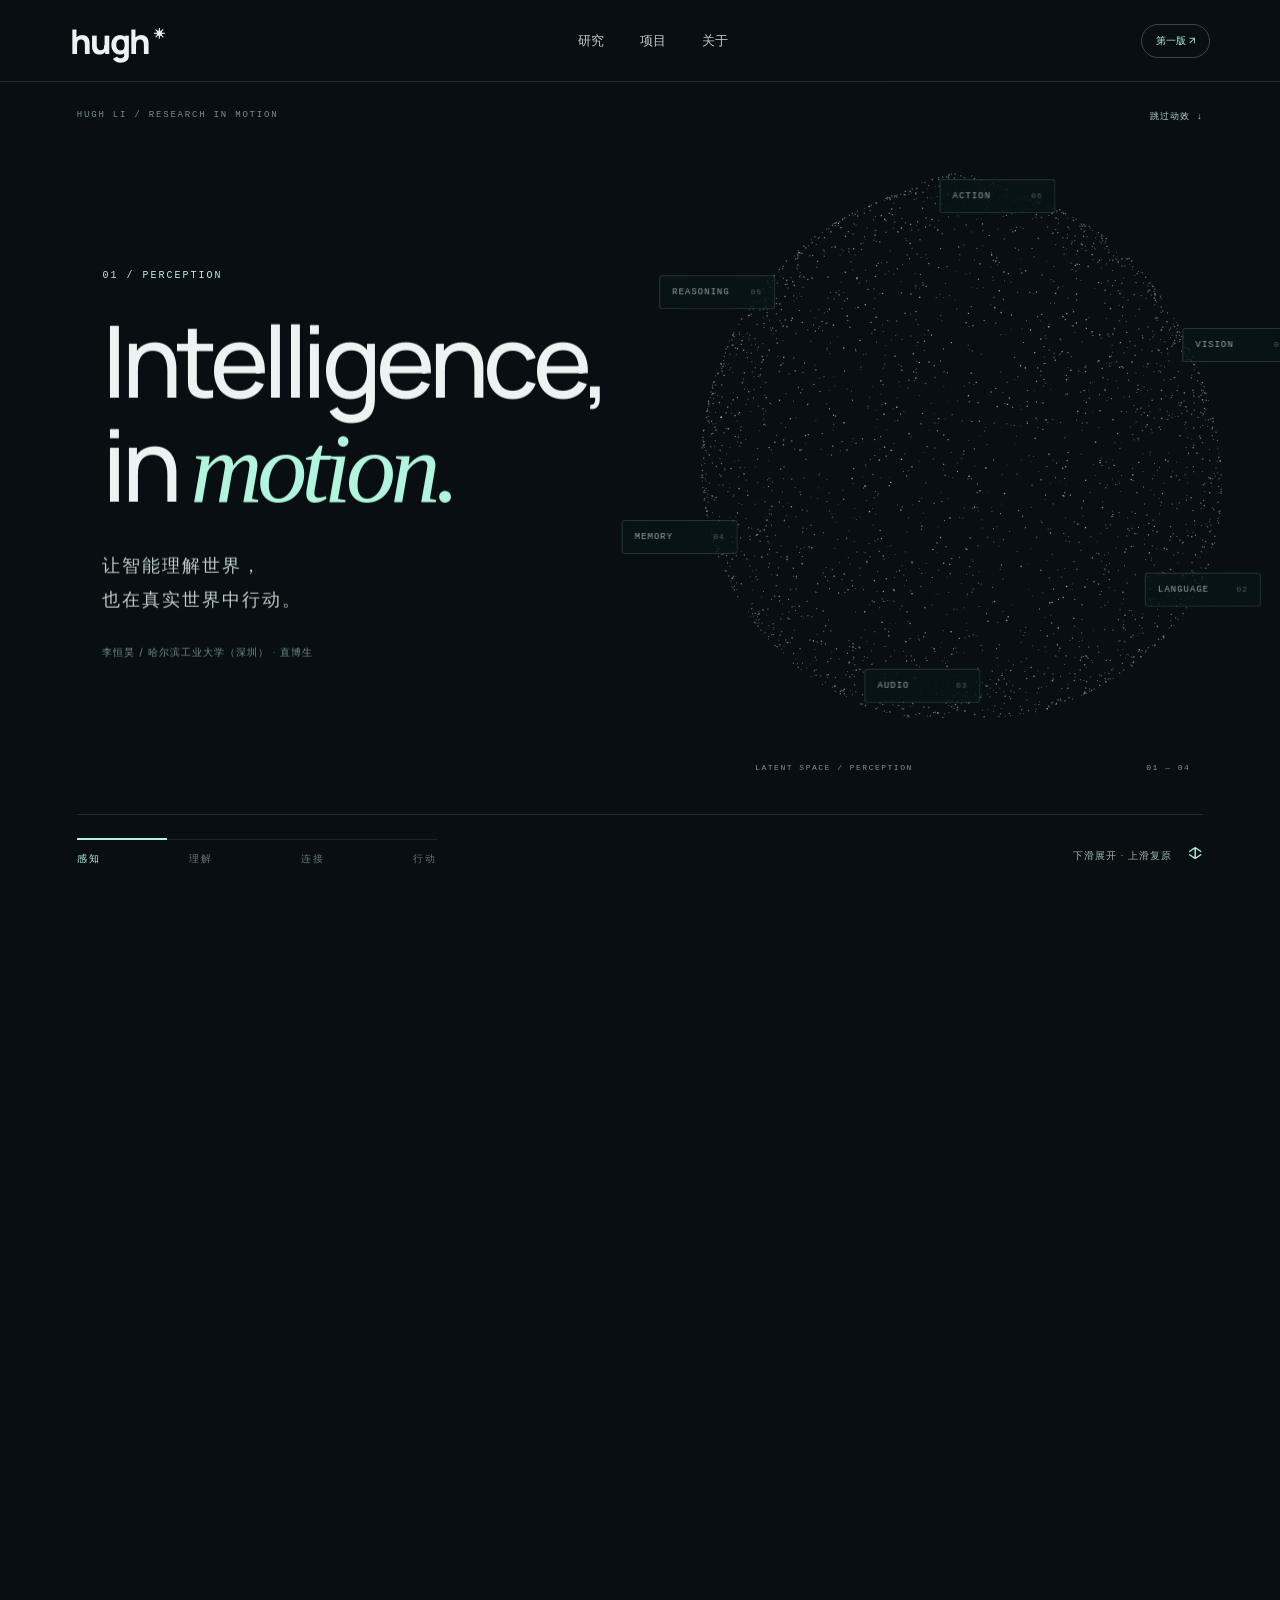
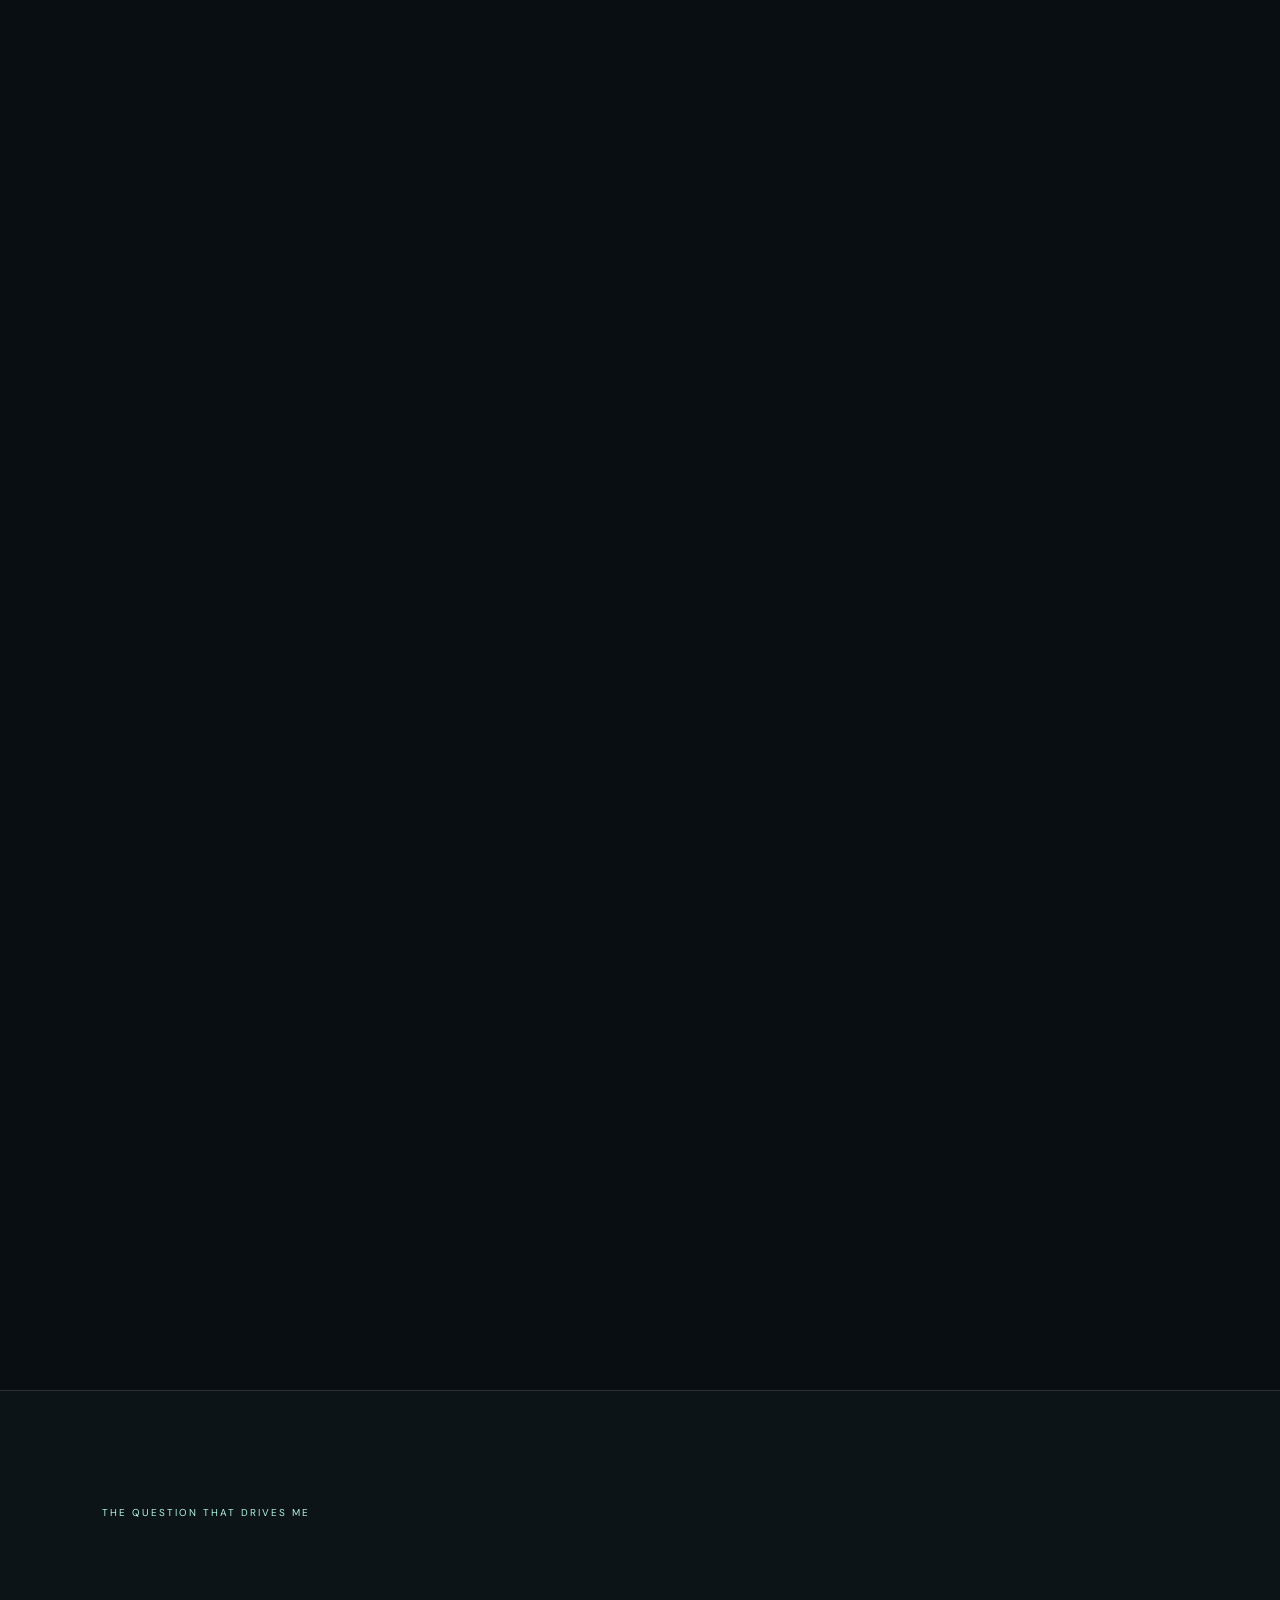
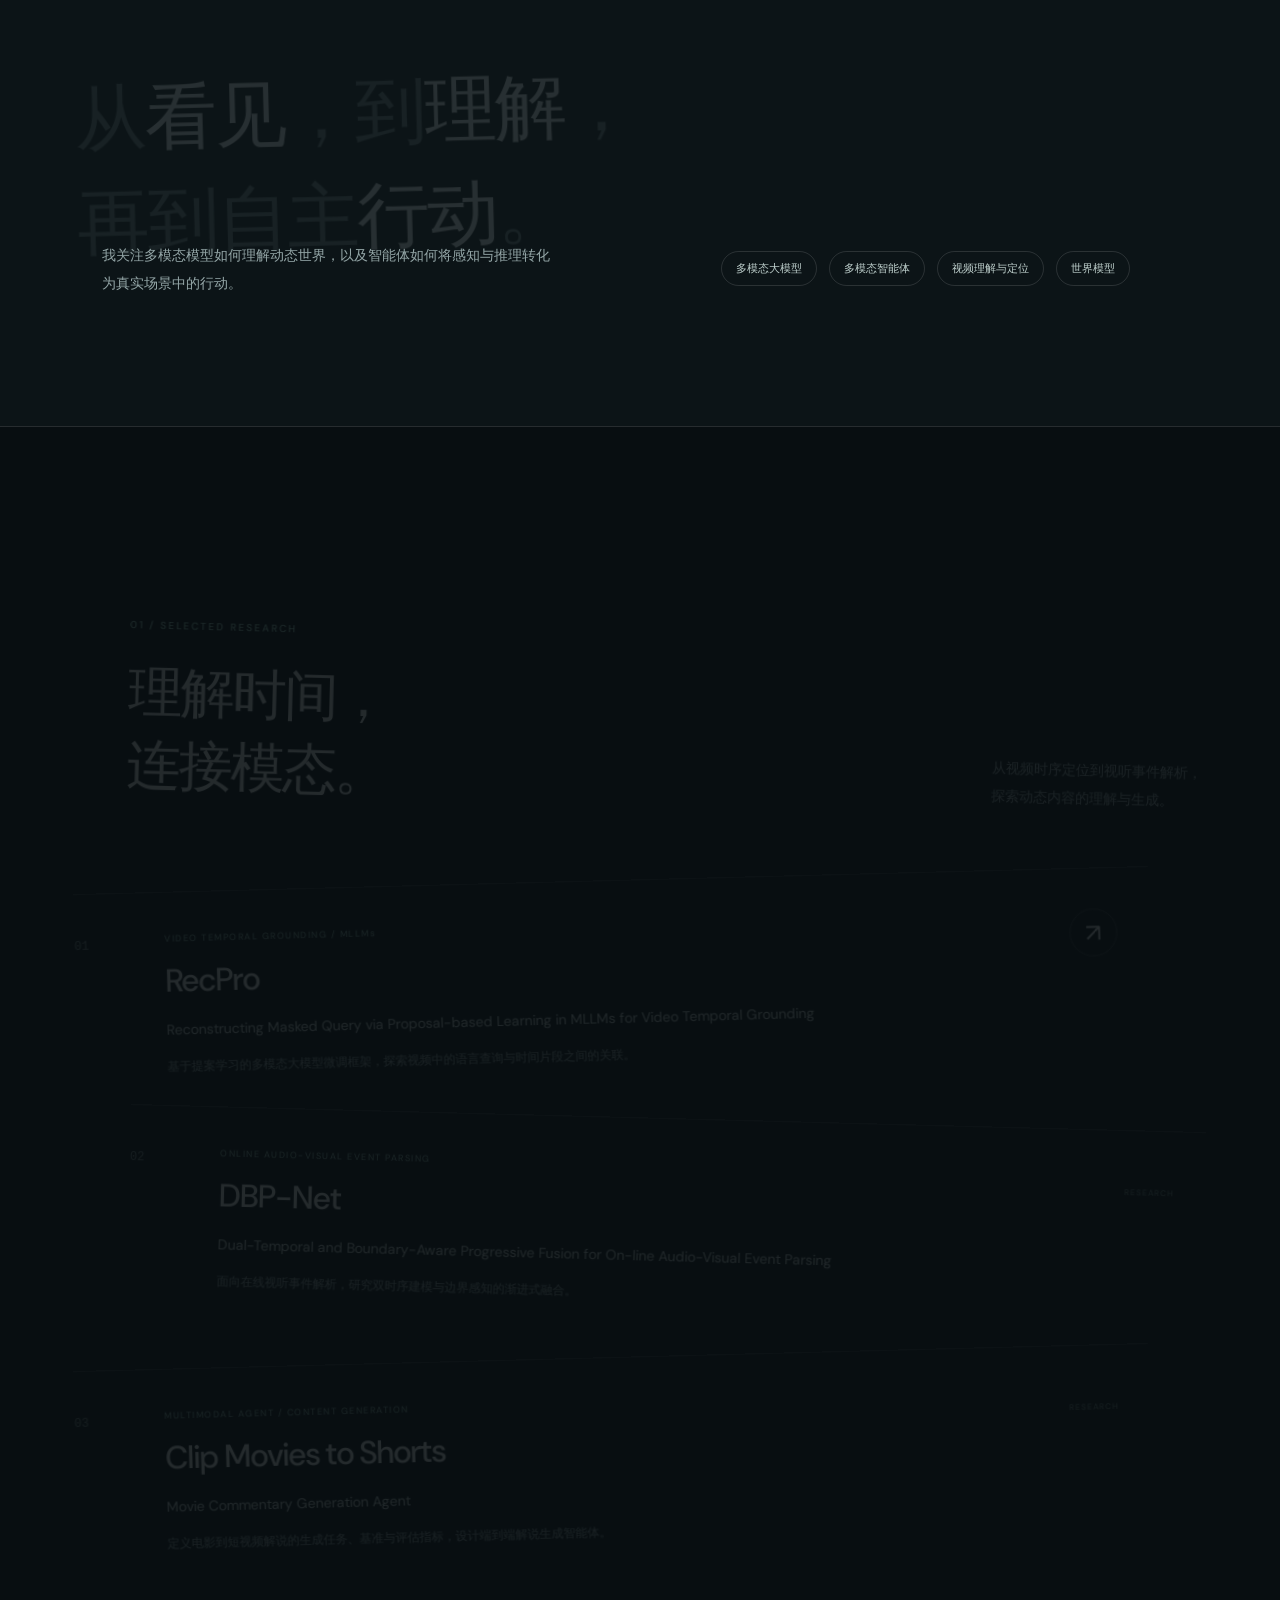
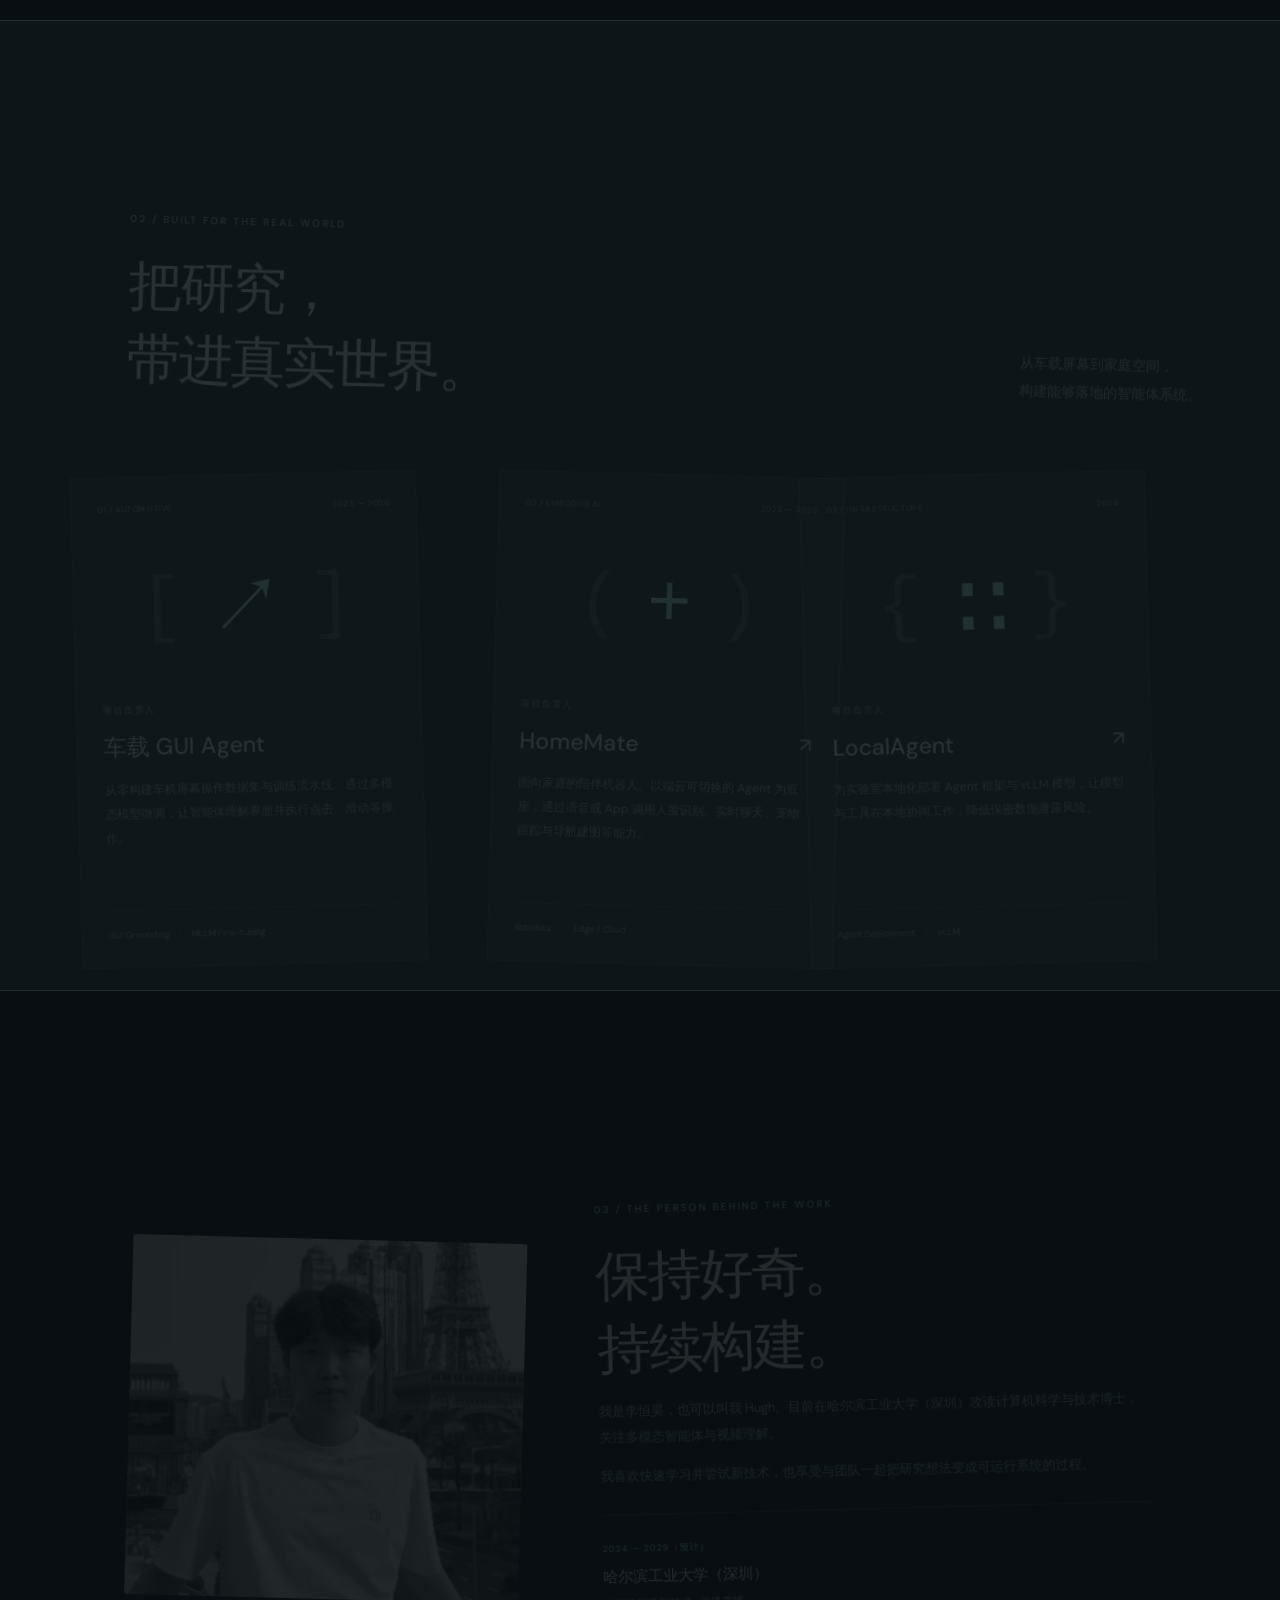
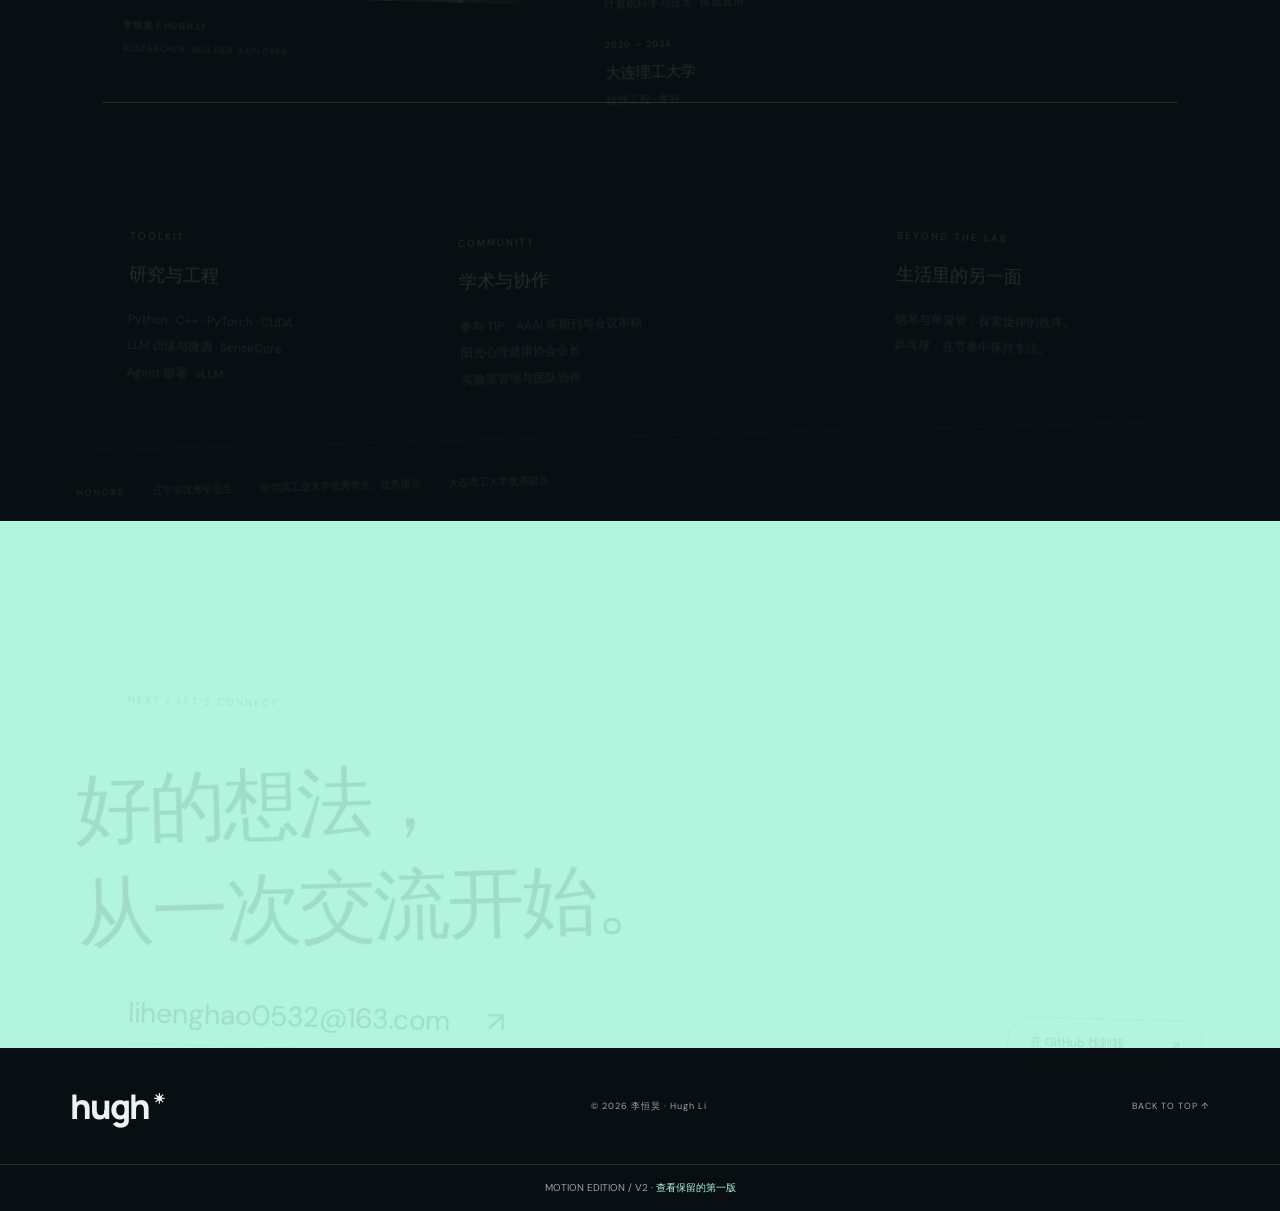
==== commit 8749d4b9: "Preserve original page bytes and normalize motion page line endings" ====
--- a/index.html
+++ b/index.html
@@ -1,63 +1,63 @@
-<!DOCTYPE html>
-<html lang="zh-CN"><head><meta charset="UTF-8"><meta name="viewport" content="width=device-width,initial-scale=1"><meta name="theme-color" content="#080e11"><meta name="description" content="李恒昊 Hugh — 哈尔滨工业大学（深圳）计算机科学与技术直博生。探索多模态大模型、视频理解与智能体。"><title>Hugh · 李恒昊 — Motion / V2</title><link rel="icon" href="data:image/svg+xml,%3Csvg xmlns='http://www.w3.org/2000/svg' viewBox='0 0 64 64'%3E%3Crect width='64' height='64' rx='16' fill='%23080e11'/%3E%3Cpath d='M18 16v32m28-32v32M18 32h28' stroke='%23b2f5df' stroke-width='7'/%3E%3C/svg%3E"><link rel="stylesheet" href="style.css"><link rel="stylesheet" href="sections.css"><style>html{scroll-behavior:smooth}.v2-header{position:absolute;height:82px}.v2-header .version-link{font-size:10px;color:var(--mint);border:1px solid #b2f5df44;border-radius:24px;padding:9px 14px}.scroll-story{height:100svh;min-height:720px;position:relative}.motion-enabled .scroll-story{height:510svh;min-height:0}.story-pin{height:100svh;min-height:650px;position:relative;overflow:hidden;background:#080e11}.motion-enabled .story-pin{position:sticky;top:0}.scene-grid{position:absolute;inset:0;opacity:.16;background-image:linear-gradient(#6b8c821b 1px,transparent 1px),linear-gradient(90deg,#6b8c821b 1px,transparent 1px);background-size:80px 80px;mask-image:linear-gradient(90deg,transparent 25%,#000)}#morph-field{position:absolute;width:100%;height:100%;inset:0;pointer-events:none}.story-top{position:absolute;top:110px;left:6%;right:6%;display:flex;justify-content:space-between;z-index:4;color:#6f918b;font:9px monospace;letter-spacing:1.8px}.story-top a{letter-spacing:1px;color:#bad2c9}.chapter{position:absolute;left:8%;top:50%;width:55%;transform:translateY(-46%);z-index:3;pointer-events:none}.chapter:not(.chapter-0){opacity:0;visibility:hidden}.chapter h1{font-size:clamp(64px,7.8vw,124px);letter-spacing:-.055em;margin:28px 0}.chapter h2{font-size:clamp(48px,5.7vw,88px);letter-spacing:-.055em;line-height:1.2;margin:28px 0}.chapter h2 span{color:var(--mint)}.chapter p{font-size:18px;line-height:1.9;letter-spacing:2px;color:#bdcdca}.scene-kicker{font:10px monospace;letter-spacing:2px;color:var(--mint)}.scene-identity{font-size:10px;line-height:1.8;letter-spacing:1px;color:#74918b;margin-top:27px}.object-stage{position:absolute;inset:0;pointer-events:none;z-index:2;perspective:1100px}.signal-chip{position:absolute;left:0;top:0;width:116px;padding:11px 12px;border:1px solid #9fcdb841;color:#bdd9d1;background:#0a171bd9;backdrop-filter:blur(10px);border-radius:3px;font:9px monospace;letter-spacing:1px;will-change:transform;opacity:0}.signal-chip b{font-size:8px;font-weight:400;float:right;color:#607f78}.motion-panel{position:absolute;left:0;top:0;width:190px;height:238px;padding:20px;background:linear-gradient(135deg,#172c2cf5,#0b161bf5);border:1px solid #a6e6cf66;box-shadow:0 25px 65px #0004;opacity:0;transform-origin:center;will-change:transform,opacity;backface-visibility:hidden}.panel-top{display:flex;justify-content:space-between;color:#a2c7bc;font:8px monospace;letter-spacing:1px}.panel-symbol{font:45px monospace;letter-spacing:8px;color:var(--mint);margin:26px 0 16px}.motion-panel h3{font-family:Manrope,sans-serif;font-size:20px;font-weight:500;letter-spacing:-.6px;margin:0 0 8px}.motion-panel p{font-size:10px;color:#95aba5;margin:0}.panel-bottom{font-size:7px;letter-spacing:1px;padding-top:17px;margin-top:20px;border-top:1px solid #ffffff1c;color:#70958b}.scene-caption{position:absolute;bottom:128px;right:7%;width:34%;display:flex;justify-content:space-between;font:8px monospace;color:#79988e;letter-spacing:1.5px;z-index:3}.story-bottom{position:absolute;bottom:34px;left:6%;right:6%;display:flex;align-items:center;justify-content:space-between;gap:20px;border-top:1px solid var(--line);padding-top:24px;z-index:4}.chapter-track{position:relative;display:flex;width:360px;justify-content:space-between;padding-top:13px;color:#5f7872;font-size:10px;letter-spacing:2px}.chapter-track:before{content:'';position:absolute;left:0;right:0;top:0;height:1px;background:#ffffff18}.chapter-track i{position:absolute;top:-1px;left:0;width:25%;height:2px;background:var(--mint);transform-origin:left}.chapter-track span.active{color:var(--mint)}.scroll-instruction{font-size:10px;letter-spacing:1px;color:#9bb7ac}.scroll-instruction>span{margin-left:12px;font-size:17px;color:var(--mint)}.motion-enabled .intro{background:#0c1417}.motion-enabled .reveal{transition:none!important;will-change:transform,opacity}.scene-identity,.chapter h1,.chapter h2,.chapter p{will-change:transform,opacity}.version-note{font-size:10px;color:var(--muted);text-align:center;padding:16px;border-top:1px solid var(--line)}.version-note a{color:var(--mint)}
-@media(min-width:1600px){.chapter{left:10%}}@media(max-width:1000px) and (min-width:701px){.chapter h1{font-size:72px}.chapter h2{font-size:53px}.chapter p{font-size:16px}.motion-panel{padding:16px}.panel-symbol{font-size:37px;margin-top:24px}.motion-panel h3{font-size:18px}.panel-bottom{font-size:6px}}
-@media(max-width:700px){.v2-header{height:73px;padding:0 6%}.v2-header .brand{font-size:27px}.v2-header nav{gap:15px;font-size:11px}.v2-header .version-link{font-size:8px;padding:7px 10px}.scroll-story{min-height:760px}.motion-enabled .scroll-story{height:460svh;min-height:0}.story-pin{min-height:640px}.story-top{top:97px;font-size:7px;letter-spacing:.7px}.chapter{left:6%;top:165px;width:89%;transform:none}.chapter h1{font-size:clamp(46px,14vw,85px);letter-spacing:-.06em;margin:19px 0}.chapter h2{font-size:43px;line-height:1.2;margin:20px 0}.chapter p{font-size:13px;letter-spacing:1px;line-height:1.7}.scene-kicker{font-size:8px;letter-spacing:1.2px}.scene-identity{font-size:8px;margin-top:17px}.scene-caption{bottom:110px;left:6%;right:6%;width:auto;font-size:7px}.story-bottom{bottom:23px;padding-top:16px;align-items:flex-end}.chapter-track{width:180px;font-size:8px;letter-spacing:1px}.scroll-instruction{font-size:8px}.scroll-instruction>span{margin-left:3px}.signal-chip{width:87px;padding:8px;font-size:7px}.signal-chip b{font-size:6px}.motion-panel{width:105px;height:148px;padding:11px;box-shadow:0 10px 25px #0004}.panel-top{font-size:5px;letter-spacing:.2px}.panel-symbol{font-size:25px;letter-spacing:3px;margin:18px 0 10px}.motion-panel h3{font-size:12px;letter-spacing:-.4px;margin-bottom:5px}.motion-panel p{font-size:6px;white-space:nowrap}.panel-bottom{font-size:4px;letter-spacing:.1px;padding-top:10px;margin-top:12px}.version-note{font-size:8px}}@media(max-height:720px) and (min-width:701px){.story-top{top:98px}.chapter h1{font-size:78px;margin:18px 0}.chapter h2{font-size:58px;margin:18px 0}.chapter p{font-size:15px}.scene-identity{margin-top:15px}.scene-caption{bottom:106px}.story-bottom{bottom:22px}}@media(prefers-reduced-motion:reduce){.motion-enabled .scroll-story{height:100svh;min-height:720px}.motion-enabled .story-pin{position:relative}.chapter-0{opacity:1!important;visibility:visible!important}.chapter:not(.chapter-0),.object-stage,.scroll-instruction{display:none}.reveal{opacity:1!important;transform:none!important}}
-@media(min-width:701px) and (max-width:1000px){.motion-panel{padding:11px}.panel-top{font-size:6px;letter-spacing:0}.panel-symbol{font-size:25px;letter-spacing:2px;white-space:nowrap;margin:35px 0 22px}.motion-panel h3{font-size:12px;white-space:nowrap}.motion-panel p{font-size:7px;line-height:1.7}.panel-bottom{font-size:5px;letter-spacing:.1px}}
-body{overflow-x:clip}.panel-symbol{white-space:nowrap}@media(max-width:700px){.panel-symbol{font-size:20px;letter-spacing:1px}}
-</style></head>
-<body><a class="skip" href="#research">跳转到研究内容</a><div class="progress" aria-hidden="true"></div><div class="cursor" aria-hidden="true"></div><header class="v2-header"><a class="brand" href="#home">hugh<span>✳</span></a><nav aria-label="主导航"><a href="#research">研究</a><a href="#projects">项目</a><a href="#about">关于</a></nav><a class="version-link" href="v2.html">第一版 ↗</a></header>
-<main><section class="scroll-story" id="home" aria-label="从感知到行动的滚动叙事"><div class="story-pin"><canvas id="morph-field" aria-hidden="true"></canvas><div class="scene-grid" aria-hidden="true"></div>
-<div class="story-top"><span>HUGH LI / RESEARCH IN MOTION</span><a href="#research">跳过动效 ↓</a></div>
-<div class="chapter chapter-0"><div class="scene-kicker">01 / PERCEPTION</div><h1>Intelligence,<br>in <em>motion.</em></h1><p>让智能理解世界，<br>也在真实世界中行动。</p><div class="scene-identity">李恒昊 / 哈尔滨工业大学（深圳） · 直博生</div></div>
-<div class="chapter chapter-1"><div class="scene-kicker">02 / UNDERSTANDING TIME</div><h2>每一帧，<br>都有<span>意义。</span></h2><p>从片段中定位语义，<br>在时间里建立关联。</p><div class="scene-identity">VIDEO GROUNDING / AUDIO-VISUAL PARSING</div></div>
-<div class="chapter chapter-2"><div class="scene-kicker">03 / CONNECTING INTELLIGENCE</div><h2>感知与推理，<br><span>协同发生。</span></h2><p>让模型、工具与环境相连接，<br>把理解转化为行动。</p><div class="scene-identity">MULTIMODAL MODELS / AGENT SYSTEMS</div></div>
-<div class="chapter chapter-3"><div class="scene-kicker">04 / INTO THE REAL WORLD</div><h2>想法，<br><span>落地有声。</span></h2><p>车载系统、家庭机器人、本地智能体。<br>从研究出发，构建真实系统。</p><div class="scene-identity">RESEARCH → ENGINEERING → IMPACT</div></div>
-<div class="object-stage" aria-hidden="true"><div class="signal-chip">VISION <b>01</b></div><div class="signal-chip">LANGUAGE <b>02</b></div><div class="signal-chip">AUDIO <b>03</b></div><div class="signal-chip">MEMORY <b>04</b></div><div class="signal-chip">REASONING <b>05</b></div><div class="signal-chip">ACTION <b>06</b></div>
-<div class="motion-panel"><div class="panel-top"><span class="panel-label">VIDEO / 01</span><span>↗</span></div><div class="panel-symbol">[ ↗ ]</div><h3>GUI Agent</h3><p>理解界面 · 执行操作</p><div class="panel-bottom">AUTOMOTIVE INTELLIGENCE</div></div>
-<div class="motion-panel"><div class="panel-top"><span class="panel-label">AUDIO / 02</span><span>↗</span></div><div class="panel-symbol">( + )</div><h3>HomeMate</h3><p>感知环境 · 陪伴生活</p><div class="panel-bottom">EMBODIED INTELLIGENCE</div></div>
-<div class="motion-panel"><div class="panel-top"><span class="panel-label">TEXT / 03</span><span>↗</span></div><div class="panel-symbol">{ ∷ }</div><h3>LocalAgent</h3><p>本地部署 · 工具协同</p><div class="panel-bottom">LOCAL INTELLIGENCE</div></div></div>
-<div class="scene-caption" aria-hidden="true"><span id="shape-label">LATENT SPACE / 3,000 POINTS</span><span id="scene-count">01 — 04</span></div>
-<div class="story-bottom"><div class="chapter-track" aria-hidden="true"><span>感知</span><span>理解</span><span>连接</span><span>行动</span><i></i></div><span class="scroll-instruction">下滑展开 · 上滑复原 <span>↕</span></span></div></div></section>
-<section class="intro section"><div class="section-label">THE QUESTION THAT DRIVES ME</div><p class="statement reveal">从<span>看见</span>，到<span>理解</span>，<br>再到自主<span>行动</span>。</p><div class="intro-bottom"><p>我关注多模态模型如何理解动态世界，以及智能体如何将感知与推理转化为真实场景中的行动。</p><div class="topics"><span>多模态大模型</span><span>多模态智能体</span><span>视频理解与定位</span><span>世界模型</span></div></div></section>
-<section class="section research" id="research"><div class="section-top reveal"><div><div class="section-label">01 / SELECTED RESEARCH</div><h2>理解时间，<br>连接模态。</h2></div><p>从视频时序定位到视听事件解析，<br>探索动态内容的理解与生成。</p></div>
-<article class="research-row reveal"><div class="index">01</div><div><div class="meta">VIDEO TEMPORAL GROUNDING / MLLMs</div><h3>RecPro</h3><p class="paper-title">Reconstructing Masked Query via Proposal-based Learning in MLLMs for Video Temporal Grounding</p><p>基于提案学习的多模态大模型微调框架，探索视频中的语言查询与时间片段之间的关联。</p></div><a class="round-link" href="https://github.com/LHHugh/RecPro" target="_blank" rel="noopener noreferrer" aria-label="查看 RecPro GitHub 源码">↗</a></article>
-<article class="research-row reveal"><div class="index">02</div><div><div class="meta">ONLINE AUDIO-VISUAL EVENT PARSING</div><h3>DBP-Net</h3><p class="paper-title">Dual-Temporal and Boundary-Aware Progressive Fusion for On-line Audio-Visual Event Parsing</p><p>面向在线视听事件解析，研究双时序建模与边界感知的渐进式融合。</p></div><span class="research-type">RESEARCH</span></article>
-<article class="research-row reveal"><div class="index">03</div><div><div class="meta">MULTIMODAL AGENT / CONTENT GENERATION</div><h3>Clip Movies to Shorts</h3><p class="paper-title">Movie Commentary Generation Agent</p><p>定义电影到短视频解说的生成任务、基准与评估指标，设计端到端解说生成智能体。</p></div><span class="research-type">RESEARCH</span></article></section>
-<section class="section projects" id="projects"><div class="section-top reveal"><div><div class="section-label">02 / BUILT FOR THE REAL WORLD</div><h2>把研究，<br>带进真实世界。</h2></div><p>从车载屏幕到家庭空间，<br>构建能够落地的智能体系统。</p></div><div class="project-grid">
-<article class="project-card reveal"><div class="project-top"><span>01 / AUTOMOTIVE</span><span>2025 — 2026</span></div><div class="project-glyph" aria-hidden="true">[ <span>↗</span> ]</div><div class="meta">项目负责人</div><h3>车载 GUI Agent</h3><p>从零构建车机屏幕操作数据集与训练流水线。通过多模态模型微调，让智能体理解界面并执行点击、滑动等操作。</p><div class="tags"><span>GUI Grounding</span><span>MLLM Fine-tuning</span></div></article>
-<a class="project-card reveal" href="https://github.com/LHHugh/HomeMate" target="_blank" rel="noopener noreferrer"><div class="project-top"><span>02 / EMBODIED AI</span><span>2025 — 2026</span></div><div class="project-glyph" aria-hidden="true">( <span>+</span> )</div><div class="meta">项目负责人</div><h3>HomeMate <span>↗</span></h3><p>面向家庭的陪伴机器人。以端云可切换的 Agent 为底座，通过语音或 App 调用人脸识别、实时聊天、宠物跟踪与导航建图等能力。</p><div class="tags"><span>Robotics</span><span>Edge / Cloud</span></div></a>
-<a class="project-card reveal" href="https://lhhugh.github.io/LocalAgent" target="_blank" rel="noopener noreferrer"><div class="project-top"><span>03 / INFRASTRUCTURE</span><span>2026</span></div><div class="project-glyph" aria-hidden="true">{ <span>∷</span> }</div><div class="meta">项目负责人</div><h3>LocalAgent <span>↗</span></h3><p>为实验室本地化部署 Agent 框架与 vLLM 模型，让模型与工具在本地协同工作，降低保密数据泄露风险。</p><div class="tags"><span>Agent Deployment</span><span>vLLM</span></div></a></div></section>
-<section class="section about" id="about"><div class="about-grid"><div class="about-portrait reveal"><img src="portrait.jpg" width="288" height="360" alt="李恒昊的个人照片" loading="lazy"><div class="portrait-caption"><span>李恒昊 / HUGH LI</span><span>RESEARCHER. BUILDER. EXPLORER.</span></div></div><div class="about-copy reveal"><div class="section-label">03 / THE PERSON BEHIND THE WORK</div><h2>保持好奇。<br>持续构建。</h2><p>我是李恒昊，也可以叫我 Hugh。目前在哈尔滨工业大学（深圳）攻读计算机科学与技术博士，关注多模态智能体与视频理解。</p><p>我喜欢快速学习并尝试新技术，也享受与团队一起把研究想法变成可运行系统的过程。</p><div class="education"><div><span>2024 — 2029（预计）</span><h4>哈尔滨工业大学（深圳）</h4><p>计算机科学与技术 · 保送直博</p></div><div><span>2020 — 2024</span><h4>大连理工大学</h4><p>软件工程 · 本科</p></div></div></div></div>
-<div class="details-grid"><div class="reveal"><div class="section-label">TOOLKIT</div><h3>研究与工程</h3><p>Python · C++ · PyTorch · CUDA<br>LLM 训练与微调 · SenseCore<br>Agent 部署 · vLLM</p></div><div class="reveal"><div class="section-label">COMMUNITY</div><h3>学术与协作</h3><p>参与 TIP、AAAI 等期刊与会议审稿<br>阳光心理健康协会会长<br>实验室管理与团队协作</p></div><div class="reveal"><div class="section-label">BEYOND THE LAB</div><h3>生活里的另一面</h3><p>钢琴与单簧管，探索旋律的秩序。<br>乒乓球，在节奏中保持专注。</p></div></div><div class="honors reveal"><span>HONORS</span><p>辽宁省优秀毕业生</p><p>哈尔滨工业大学优秀学生、优秀团员</p><p>大连理工大学优秀团员</p></div></section>
-<section class="contact section" id="contact"><div class="section-label reveal">NEXT / LET’S CONNECT</div><h2 class="reveal">好的想法，<br>从一次<span>交流</span>开始。</h2><div class="contact-bottom reveal"><a href="mailto:lihenghao0532@163.com" class="email">lihenghao0532@163.com <span>↗</span></a><a class="pill" href="https://github.com/LHHugh" target="_blank" rel="noopener noreferrer">在 GitHub 找到我 <span>↗</span></a></div></section><footer><a href="#home" class="brand">hugh<span>✳</span></a><span>© 2026 李恒昊 · Hugh Li</span><a href="#home">BACK TO TOP ↑</a></footer><div class="version-note">MOTION EDITION / V2 · <a href="v2.html">查看保留的第一版</a></div></main><script>(()=>{'use strict';
-const story=document.querySelector('.scroll-story'),pin=document.querySelector('.story-pin'),canvas=document.querySelector('#morph-field'),ctx=canvas.getContext('2d'),reduce=matchMedia('(prefers-reduced-motion: reduce)'),fine=matchMedia('(pointer:fine)');
-const chapters=[...document.querySelectorAll('.chapter')],chips=[...document.querySelectorAll('.signal-chip')],panels=[...document.querySelectorAll('.motion-panel')],track=[...document.querySelectorAll('.chapter-track span')],bar=document.querySelector('.chapter-track i'),cursor=document.querySelector('.cursor');
-const clamp=(x,a=0,b=1)=>Math.min(b,Math.max(a,x)),mix=(a,b,t)=>a+(b-a)*t,smooth=t=>{t=clamp(t);return t*t*(3-2*t)},range=(p,a,b)=>smooth((p-a)/(b-a));
-let width=0,height=0,mobile=false,points=[],raf=0,last=0,progress=0,target=0,start=0,length=1,metrics=[],mouse={x:-999,y:-999},cursorX=0,cursorY=0,pointerVisible=false;
-const seed=i=>{const n=Math.sin(i*127.1+311.7)*43758.5453;return n-Math.floor(n)};
-let ambientTime=0;
-function spherePoint(p,a){const angle=p.u*Math.PI*2,z=1-p.v*2,r=Math.sqrt(Math.max(0,1-z*z)),time=reduce.matches?0:ambientTime;const breathe=1+.045*Math.sin(time*.72+p.v*5)+.025*Math.cos(angle*3+time*.48);const x=r*Math.cos(angle)*breathe,y=z*breathe,depth=r*Math.sin(angle)*breathe;const spin=time*.16,tilt=.18+Math.sin(time*.34)*.08;const rx=x*Math.cos(spin)+depth*Math.sin(spin),rz=-x*Math.sin(spin)+depth*Math.cos(spin);return{x:a.x+a.s*rx,y:a.y+a.s*(y*Math.cos(tilt)-rz*Math.sin(tilt)),z:y*Math.sin(tilt)+rz*Math.cos(tilt)}}
-function dimensions(){mobile=innerWidth<=700;width=pin.clientWidth;height=pin.clientHeight;const d=Math.min(devicePixelRatio||1,1.75);canvas.width=width*d;canvas.height=height*d;ctx.setTransform(d,0,0,d,0,0);start=story.getBoundingClientRect().top+scrollY;length=Math.max(1,story.offsetHeight-height);metrics=[...document.querySelectorAll('.reveal')].map((el,i)=>({el,i,top:el.getBoundingClientRect().top+scrollY-(Number(el.dataset.offset)||0)}));points=Array.from({length:mobile?1600:3000},(_,i)=>({u:seed(i+1),v:seed(i+9000),r:seed(i+19000),group:i%3}));progress=target=clamp((scrollY-start)/length);wake()}
-function anchor(){return mobile?{x:width*.5,y:height*.68,s:Math.min(width*.34,height*.2)}:{x:width*(width<1000?.70:.75),y:height*.49,s:Math.min(width*(width<1000?.17:.205),height*.31)}}
-function form(p,index){const a=anchor(),angle=p.u*Math.PI*2,z=1-p.v*2,r=Math.sqrt(Math.max(0,1-z*z));if(index===0)return spherePoint(p,a);
-if(index===1){const cell=mobile?width*.28:Math.min(width*.16,205);return{x:a.x+(p.group-1)*cell+(p.u-.5)*cell*.82,y:a.y+(p.v-.5)*a.s*.92+Math.sin(p.u*8)*a.s*.035,z:p.r*.35}}
-if(index===2){const theta=p.group*Math.PI*2/3-Math.PI/2,cx=a.x+Math.cos(theta)*a.s*.84,cy=a.y+Math.sin(theta)*a.s*.7;return{x:cx+Math.cos(angle)*a.s*.25*r,y:cy+Math.sin(angle)*a.s*.25*r,z:z*.5}}
-return{x:a.x+(p.group-1)*(mobile?width*.29:Math.min(width*.15,205))+(p.u-.5)*(mobile?90:160),y:a.y+(p.v-.5)*(mobile?135:230),z:0}}
-function timeline(p){const q=clamp(p)*3,from=Math.min(2,Math.floor(q)),local=q-from;return{from,to:from+1,t:range(local,.13,.86)}}
-function draw(p){ctx.clearRect(0,0,width,height);const stage=timeline(p),a=anchor(),burst=Math.sin(stage.t*Math.PI),opacity=1-range(p,.8,.98)*.78;for(let i=0;i<points.length;i++){const pt=points[i],from=form(pt,stage.from),to=form(pt,stage.to);const stagger=clamp((stage.t-pt.r*.12)/.88),m=smooth(stagger),flight=Math.sin(m*Math.PI);let x=mix(from.x,to.x,m)+Math.cos(pt.u*6.283+stage.from)*flight*a.s*(.75+pt.r*1.65),y=mix(from.y,to.y,m)+Math.sin(pt.v*6.283)*flight*a.s*(.8+pt.r),z=mix(from.z,to.z,m);const spin=p*Math.PI*1.6,dx=x-a.x,dy=y-a.y;x=a.x+dx*Math.cos(burst*.32)-dy*Math.sin(burst*.32);y=a.y+dx*Math.sin(burst*.32)+dy*Math.cos(burst*.32);if(stage.from===0&&stage.t<.01){x+=Math.sin(pt.v*7+spin)*3;y+=Math.cos(pt.u*8+spin)*3}let dist=Math.hypot(x-mouse.x,y-mouse.y);if(fine.matches&&!reduce.matches&&dist<85){x+=(x-mouse.x)*(1-dist/85)*.3;y+=(y-mouse.y)*(1-dist/85)*.3}ctx.fillStyle=`rgba(${Math.round(155+pt.r*35)},${Math.round(214+pt.r*30)},${Math.round(204+pt.r*28)},${(.25+(z+1)*.22)*opacity})`;const size=(mobile?.65:.8)+pt.r*.6+flight*.5;ctx.fillRect(x,y,size,size)}
-const net=range(p,.53,.65)*(1-range(p,.71,.83));if(net>.01){ctx.strokeStyle=`rgba(178,245,223,${net*.3})`;ctx.lineWidth=.7;ctx.beginPath();for(let j=0;j<3;j++){const th=j*6.283/3-Math.PI/2,x=a.x+Math.cos(th)*a.s*.84,y=a.y+Math.sin(th)*a.s*.7;j?ctx.lineTo(x,y):ctx.moveTo(x,y)}ctx.closePath();ctx.stroke()}}
-function updateScene(p){const a=anchor(),stage=timeline(p);chapters.forEach((el,i)=>{let visibility=1-smooth((Math.abs(p*3-i)-.12)/.52);const travel=clamp(p*3-i,-1,1);el.style.opacity=visibility;el.style.visibility=visibility<.01?'hidden':'visible';el.style.transform=mobile?`translate3d(${-travel*65}px,${-Math.abs(travel)*30}px,0)`:`translate3d(${-travel*130}px,calc(-46% + ${-travel*50}px),0)`;el.setAttribute('aria-hidden',visibility<.5?'true':'false')});
-chips.forEach((el,i)=>{const theta=i*Math.PI/3-.4,x0=a.x+Math.cos(theta)*a.s*1.16,y0=a.y+Math.sin(theta)*a.s*.94,x1=a.x+(i%3-1)*(mobile?width*.28:Math.min(width*.16,205)),y1=a.y+(i<3?-1:1)*a.s*.72,x2=a.x+Math.cos((i%3)*6.283/3-Math.PI/2)*a.s*.84,y2=a.y+Math.sin((i%3)*6.283/3-Math.PI/2)*a.s*.7+(i<3?-1:1)*a.s*.35;const positions=[[x0,y0],[x1,y1],[x2,y2],[a.x+(i%3-1)*a.s,a.y]];const f=positions[stage.from],to=positions[stage.to],flight=Math.sin(stage.t*Math.PI);const x=mix(f[0],to[0],stage.t)+Math.cos(theta)*flight*a.s*.9,y=mix(f[1],to[1],stage.t)+Math.sin(theta)*flight*a.s;el.style.transform=`translate3d(${x}px,${y}px,0) translate(-50%,-50%) rotate(${flight*(i%2?70:-70)}deg) scale(${1-flight*.25})`;el.style.opacity=(.75-flight*.35)*(1-range(p,.72,.89))});
-panels.forEach((el,i)=>{const reveal=range(p,.75,.96),flight=1-reveal,spacing=mobile?width*.3:Math.min(width*.157,214),pw=mobile?105:Math.min(190,width*.143),ph=mobile?148:238;el.style.width=pw+'px';el.style.height=ph+'px';const finalX=a.x+(i-1)*spacing,finalY=a.y;const x=finalX+(i-1)*width*.48*flight,y=finalY+(i===1?-height*.65:height*.5)*flight;el.style.transform=`translate3d(${x-pw/2}px,${y-ph/2}px,0) rotate(${(i-1)*65*flight}deg) rotateY(${(i-1)*45*flight}deg) scale(${.45+reveal*.55})`;el.style.opacity=range(p,.74,.87)});
-const active=Math.min(3,Math.round(p*3));track.forEach((el,i)=>el.classList.toggle('active',i===active));bar.style.transform=`translateX(${p*300}%)`;document.querySelector('#scene-count').textContent=`0${active+1} — 04`;document.querySelector('#shape-label').textContent=['LATENT SPACE / PERCEPTION','TEMPORAL SEQUENCE / UNDERSTANDING','CONNECTED SYSTEM / REASONING','REAL WORLD / ACTION'][active];story.dataset.progress=p.toFixed(5);draw(p)}
-function updateContent(){for(const {el,i,top} of metrics){const arrival=clamp((scrollY+innerHeight-top)/(innerHeight*.72));const e=smooth(arrival),offset=reduce.matches?0:(1-e)*90;el.dataset.offset=String(offset);el.style.opacity=reduce.matches?1:.12+.88*e;el.style.transform=reduce.matches?'none':`translate3d(${(1-e)*(i%2?26:-26)}px,${offset}px,0) rotate(${(1-e)*(i%2?1.5:-1.5)}deg)`}const max=document.documentElement.scrollHeight-innerHeight;document.querySelector('.progress').style.width=(max>0?scrollY/max*100:0)+'%'}
-function frame(now){raf=0;const dt=Math.min(60,now-(last||now-16));last=now;const rate=1-Math.exp(-dt/85);progress+= (target-progress)*rate;if(Math.abs(target-progress)<.00005)progress=target;const ambientActive=!reduce.matches&&progress<.30&&scrollY>=start-height&&scrollY<start+story.offsetHeight;if(ambientActive)ambientTime+=dt/1000;if(!reduce.matches)updateScene(progress);else draw(0);updateContent();let cursorMoving=false;if(pointerVisible&&fine.matches&&!reduce.matches){cursorX+=(mouse.x-cursorX)*.25;cursorY+=(mouse.y-cursorY)*.25;cursor.style.left=cursorX+'px';cursor.style.top=cursorY+'px';cursorMoving=Math.abs(mouse.x-cursorX)+Math.abs(mouse.y-cursorY)>.4}if(ambientActive||Math.abs(target-progress)>.00005||cursorMoving)wake()}
-function wake(){if(!raf&&!document.hidden)raf=requestAnimationFrame(frame)}
-function onScroll(){target=reduce.matches?0:clamp((scrollY-start)/length);wake()}
-function configure(){document.documentElement.classList.toggle('motion-enabled',!reduce.matches);if(reduce.matches){chapters.forEach((el,i)=>{el.style.opacity=i?0:1;el.style.visibility=i?'hidden':'visible';el.style.transform='';el.setAttribute('aria-hidden',i?'true':'false')});cursor.style.display='none'}dimensions();onScroll()}
-addEventListener('scroll',onScroll,{passive:true});addEventListener('resize',dimensions);addEventListener('pageshow',()=>{dimensions();onScroll()});reduce.addEventListener('change',configure);document.addEventListener('visibilitychange',()=>{if(!document.hidden)wake()});
-addEventListener('pointermove',e=>{if(!fine.matches||reduce.matches)return;mouse={x:e.clientX,y:e.clientY};if(!pointerVisible){cursorX=mouse.x;cursorY=mouse.y}pointerVisible=true;cursor.style.display='block';cursor.classList.toggle('active',!!e.target.closest('a,button'));wake()});document.addEventListener('pointerleave',()=>{pointerVisible=false;mouse={x:-999,y:-999};cursor.style.display='none';wake()});
-addEventListener('pointerdown',e=>{if(reduce.matches||!fine.matches)return;const wave=document.createElement('div');wave.className='click-wave';wave.style.left=e.clientX-6+'px';wave.style.top=e.clientY-6+'px';document.body.append(wave);wave.addEventListener('animationend',()=>wave.remove())});
-document.querySelectorAll('img').forEach(img=>img.addEventListener('load',dimensions));configure();if(document.fonts)document.fonts.ready.then(dimensions);
-})();
-</script></body></html>
+<!DOCTYPE html>
+<html lang="zh-CN"><head><meta charset="UTF-8"><meta name="viewport" content="width=device-width,initial-scale=1"><meta name="theme-color" content="#080e11"><meta name="description" content="李恒昊 Hugh — 哈尔滨工业大学（深圳）计算机科学与技术直博生。探索多模态大模型、视频理解与智能体。"><title>Hugh · 李恒昊 — Motion / V2</title><link rel="icon" href="data:image/svg+xml,%3Csvg xmlns='http://www.w3.org/2000/svg' viewBox='0 0 64 64'%3E%3Crect width='64' height='64' rx='16' fill='%23080e11'/%3E%3Cpath d='M18 16v32m28-32v32M18 32h28' stroke='%23b2f5df' stroke-width='7'/%3E%3C/svg%3E"><link rel="stylesheet" href="style.css"><link rel="stylesheet" href="sections.css"><style>html{scroll-behavior:smooth}.v2-header{position:absolute;height:82px}.v2-header .version-link{font-size:10px;color:var(--mint);border:1px solid #b2f5df44;border-radius:24px;padding:9px 14px}.scroll-story{height:100svh;min-height:720px;position:relative}.motion-enabled .scroll-story{height:510svh;min-height:0}.story-pin{height:100svh;min-height:650px;position:relative;overflow:hidden;background:#080e11}.motion-enabled .story-pin{position:sticky;top:0}.scene-grid{position:absolute;inset:0;opacity:.16;background-image:linear-gradient(#6b8c821b 1px,transparent 1px),linear-gradient(90deg,#6b8c821b 1px,transparent 1px);background-size:80px 80px;mask-image:linear-gradient(90deg,transparent 25%,#000)}#morph-field{position:absolute;width:100%;height:100%;inset:0;pointer-events:none}.story-top{position:absolute;top:110px;left:6%;right:6%;display:flex;justify-content:space-between;z-index:4;color:#6f918b;font:9px monospace;letter-spacing:1.8px}.story-top a{letter-spacing:1px;color:#bad2c9}.chapter{position:absolute;left:8%;top:50%;width:55%;transform:translateY(-46%);z-index:3;pointer-events:none}.chapter:not(.chapter-0){opacity:0;visibility:hidden}.chapter h1{font-size:clamp(64px,7.8vw,124px);letter-spacing:-.055em;margin:28px 0}.chapter h2{font-size:clamp(48px,5.7vw,88px);letter-spacing:-.055em;line-height:1.2;margin:28px 0}.chapter h2 span{color:var(--mint)}.chapter p{font-size:18px;line-height:1.9;letter-spacing:2px;color:#bdcdca}.scene-kicker{font:10px monospace;letter-spacing:2px;color:var(--mint)}.scene-identity{font-size:10px;line-height:1.8;letter-spacing:1px;color:#74918b;margin-top:27px}.object-stage{position:absolute;inset:0;pointer-events:none;z-index:2;perspective:1100px}.signal-chip{position:absolute;left:0;top:0;width:116px;padding:11px 12px;border:1px solid #9fcdb841;color:#bdd9d1;background:#0a171bd9;backdrop-filter:blur(10px);border-radius:3px;font:9px monospace;letter-spacing:1px;will-change:transform;opacity:0}.signal-chip b{font-size:8px;font-weight:400;float:right;color:#607f78}.motion-panel{position:absolute;left:0;top:0;width:190px;height:238px;padding:20px;background:linear-gradient(135deg,#172c2cf5,#0b161bf5);border:1px solid #a6e6cf66;box-shadow:0 25px 65px #0004;opacity:0;transform-origin:center;will-change:transform,opacity;backface-visibility:hidden}.panel-top{display:flex;justify-content:space-between;color:#a2c7bc;font:8px monospace;letter-spacing:1px}.panel-symbol{font:45px monospace;letter-spacing:8px;color:var(--mint);margin:26px 0 16px}.motion-panel h3{font-family:Manrope,sans-serif;font-size:20px;font-weight:500;letter-spacing:-.6px;margin:0 0 8px}.motion-panel p{font-size:10px;color:#95aba5;margin:0}.panel-bottom{font-size:7px;letter-spacing:1px;padding-top:17px;margin-top:20px;border-top:1px solid #ffffff1c;color:#70958b}.scene-caption{position:absolute;bottom:128px;right:7%;width:34%;display:flex;justify-content:space-between;font:8px monospace;color:#79988e;letter-spacing:1.5px;z-index:3}.story-bottom{position:absolute;bottom:34px;left:6%;right:6%;display:flex;align-items:center;justify-content:space-between;gap:20px;border-top:1px solid var(--line);padding-top:24px;z-index:4}.chapter-track{position:relative;display:flex;width:360px;justify-content:space-between;padding-top:13px;color:#5f7872;font-size:10px;letter-spacing:2px}.chapter-track:before{content:'';position:absolute;left:0;right:0;top:0;height:1px;background:#ffffff18}.chapter-track i{position:absolute;top:-1px;left:0;width:25%;height:2px;background:var(--mint);transform-origin:left}.chapter-track span.active{color:var(--mint)}.scroll-instruction{font-size:10px;letter-spacing:1px;color:#9bb7ac}.scroll-instruction>span{margin-left:12px;font-size:17px;color:var(--mint)}.motion-enabled .intro{background:#0c1417}.motion-enabled .reveal{transition:none!important;will-change:transform,opacity}.scene-identity,.chapter h1,.chapter h2,.chapter p{will-change:transform,opacity}.version-note{font-size:10px;color:var(--muted);text-align:center;padding:16px;border-top:1px solid var(--line)}.version-note a{color:var(--mint)}
+@media(min-width:1600px){.chapter{left:10%}}@media(max-width:1000px) and (min-width:701px){.chapter h1{font-size:72px}.chapter h2{font-size:53px}.chapter p{font-size:16px}.motion-panel{padding:16px}.panel-symbol{font-size:37px;margin-top:24px}.motion-panel h3{font-size:18px}.panel-bottom{font-size:6px}}
+@media(max-width:700px){.v2-header{height:73px;padding:0 6%}.v2-header .brand{font-size:27px}.v2-header nav{gap:15px;font-size:11px}.v2-header .version-link{font-size:8px;padding:7px 10px}.scroll-story{min-height:760px}.motion-enabled .scroll-story{height:460svh;min-height:0}.story-pin{min-height:640px}.story-top{top:97px;font-size:7px;letter-spacing:.7px}.chapter{left:6%;top:165px;width:89%;transform:none}.chapter h1{font-size:clamp(46px,14vw,85px);letter-spacing:-.06em;margin:19px 0}.chapter h2{font-size:43px;line-height:1.2;margin:20px 0}.chapter p{font-size:13px;letter-spacing:1px;line-height:1.7}.scene-kicker{font-size:8px;letter-spacing:1.2px}.scene-identity{font-size:8px;margin-top:17px}.scene-caption{bottom:110px;left:6%;right:6%;width:auto;font-size:7px}.story-bottom{bottom:23px;padding-top:16px;align-items:flex-end}.chapter-track{width:180px;font-size:8px;letter-spacing:1px}.scroll-instruction{font-size:8px}.scroll-instruction>span{margin-left:3px}.signal-chip{width:87px;padding:8px;font-size:7px}.signal-chip b{font-size:6px}.motion-panel{width:105px;height:148px;padding:11px;box-shadow:0 10px 25px #0004}.panel-top{font-size:5px;letter-spacing:.2px}.panel-symbol{font-size:25px;letter-spacing:3px;margin:18px 0 10px}.motion-panel h3{font-size:12px;letter-spacing:-.4px;margin-bottom:5px}.motion-panel p{font-size:6px;white-space:nowrap}.panel-bottom{font-size:4px;letter-spacing:.1px;padding-top:10px;margin-top:12px}.version-note{font-size:8px}}@media(max-height:720px) and (min-width:701px){.story-top{top:98px}.chapter h1{font-size:78px;margin:18px 0}.chapter h2{font-size:58px;margin:18px 0}.chapter p{font-size:15px}.scene-identity{margin-top:15px}.scene-caption{bottom:106px}.story-bottom{bottom:22px}}@media(prefers-reduced-motion:reduce){.motion-enabled .scroll-story{height:100svh;min-height:720px}.motion-enabled .story-pin{position:relative}.chapter-0{opacity:1!important;visibility:visible!important}.chapter:not(.chapter-0),.object-stage,.scroll-instruction{display:none}.reveal{opacity:1!important;transform:none!important}}
+@media(min-width:701px) and (max-width:1000px){.motion-panel{padding:11px}.panel-top{font-size:6px;letter-spacing:0}.panel-symbol{font-size:25px;letter-spacing:2px;white-space:nowrap;margin:35px 0 22px}.motion-panel h3{font-size:12px;white-space:nowrap}.motion-panel p{font-size:7px;line-height:1.7}.panel-bottom{font-size:5px;letter-spacing:.1px}}
+body{overflow-x:clip}.panel-symbol{white-space:nowrap}@media(max-width:700px){.panel-symbol{font-size:20px;letter-spacing:1px}}
+</style></head>
+<body><a class="skip" href="#research">跳转到研究内容</a><div class="progress" aria-hidden="true"></div><div class="cursor" aria-hidden="true"></div><header class="v2-header"><a class="brand" href="#home">hugh<span>✳</span></a><nav aria-label="主导航"><a href="#research">研究</a><a href="#projects">项目</a><a href="#about">关于</a></nav><a class="version-link" href="v2.html">第一版 ↗</a></header>
+<main><section class="scroll-story" id="home" aria-label="从感知到行动的滚动叙事"><div class="story-pin"><canvas id="morph-field" aria-hidden="true"></canvas><div class="scene-grid" aria-hidden="true"></div>
+<div class="story-top"><span>HUGH LI / RESEARCH IN MOTION</span><a href="#research">跳过动效 ↓</a></div>
+<div class="chapter chapter-0"><div class="scene-kicker">01 / PERCEPTION</div><h1>Intelligence,<br>in <em>motion.</em></h1><p>让智能理解世界，<br>也在真实世界中行动。</p><div class="scene-identity">李恒昊 / 哈尔滨工业大学（深圳） · 直博生</div></div>
+<div class="chapter chapter-1"><div class="scene-kicker">02 / UNDERSTANDING TIME</div><h2>每一帧，<br>都有<span>意义。</span></h2><p>从片段中定位语义，<br>在时间里建立关联。</p><div class="scene-identity">VIDEO GROUNDING / AUDIO-VISUAL PARSING</div></div>
+<div class="chapter chapter-2"><div class="scene-kicker">03 / CONNECTING INTELLIGENCE</div><h2>感知与推理，<br><span>协同发生。</span></h2><p>让模型、工具与环境相连接，<br>把理解转化为行动。</p><div class="scene-identity">MULTIMODAL MODELS / AGENT SYSTEMS</div></div>
+<div class="chapter chapter-3"><div class="scene-kicker">04 / INTO THE REAL WORLD</div><h2>想法，<br><span>落地有声。</span></h2><p>车载系统、家庭机器人、本地智能体。<br>从研究出发，构建真实系统。</p><div class="scene-identity">RESEARCH → ENGINEERING → IMPACT</div></div>
+<div class="object-stage" aria-hidden="true"><div class="signal-chip">VISION <b>01</b></div><div class="signal-chip">LANGUAGE <b>02</b></div><div class="signal-chip">AUDIO <b>03</b></div><div class="signal-chip">MEMORY <b>04</b></div><div class="signal-chip">REASONING <b>05</b></div><div class="signal-chip">ACTION <b>06</b></div>
+<div class="motion-panel"><div class="panel-top"><span class="panel-label">VIDEO / 01</span><span>↗</span></div><div class="panel-symbol">[ ↗ ]</div><h3>GUI Agent</h3><p>理解界面 · 执行操作</p><div class="panel-bottom">AUTOMOTIVE INTELLIGENCE</div></div>
+<div class="motion-panel"><div class="panel-top"><span class="panel-label">AUDIO / 02</span><span>↗</span></div><div class="panel-symbol">( + )</div><h3>HomeMate</h3><p>感知环境 · 陪伴生活</p><div class="panel-bottom">EMBODIED INTELLIGENCE</div></div>
+<div class="motion-panel"><div class="panel-top"><span class="panel-label">TEXT / 03</span><span>↗</span></div><div class="panel-symbol">{ ∷ }</div><h3>LocalAgent</h3><p>本地部署 · 工具协同</p><div class="panel-bottom">LOCAL INTELLIGENCE</div></div></div>
+<div class="scene-caption" aria-hidden="true"><span id="shape-label">LATENT SPACE / 3,000 POINTS</span><span id="scene-count">01 — 04</span></div>
+<div class="story-bottom"><div class="chapter-track" aria-hidden="true"><span>感知</span><span>理解</span><span>连接</span><span>行动</span><i></i></div><span class="scroll-instruction">下滑展开 · 上滑复原 <span>↕</span></span></div></div></section>
+<section class="intro section"><div class="section-label">THE QUESTION THAT DRIVES ME</div><p class="statement reveal">从<span>看见</span>，到<span>理解</span>，<br>再到自主<span>行动</span>。</p><div class="intro-bottom"><p>我关注多模态模型如何理解动态世界，以及智能体如何将感知与推理转化为真实场景中的行动。</p><div class="topics"><span>多模态大模型</span><span>多模态智能体</span><span>视频理解与定位</span><span>世界模型</span></div></div></section>
+<section class="section research" id="research"><div class="section-top reveal"><div><div class="section-label">01 / SELECTED RESEARCH</div><h2>理解时间，<br>连接模态。</h2></div><p>从视频时序定位到视听事件解析，<br>探索动态内容的理解与生成。</p></div>
+<article class="research-row reveal"><div class="index">01</div><div><div class="meta">VIDEO TEMPORAL GROUNDING / MLLMs</div><h3>RecPro</h3><p class="paper-title">Reconstructing Masked Query via Proposal-based Learning in MLLMs for Video Temporal Grounding</p><p>基于提案学习的多模态大模型微调框架，探索视频中的语言查询与时间片段之间的关联。</p></div><a class="round-link" href="https://github.com/LHHugh/RecPro" target="_blank" rel="noopener noreferrer" aria-label="查看 RecPro GitHub 源码">↗</a></article>
+<article class="research-row reveal"><div class="index">02</div><div><div class="meta">ONLINE AUDIO-VISUAL EVENT PARSING</div><h3>DBP-Net</h3><p class="paper-title">Dual-Temporal and Boundary-Aware Progressive Fusion for On-line Audio-Visual Event Parsing</p><p>面向在线视听事件解析，研究双时序建模与边界感知的渐进式融合。</p></div><span class="research-type">RESEARCH</span></article>
+<article class="research-row reveal"><div class="index">03</div><div><div class="meta">MULTIMODAL AGENT / CONTENT GENERATION</div><h3>Clip Movies to Shorts</h3><p class="paper-title">Movie Commentary Generation Agent</p><p>定义电影到短视频解说的生成任务、基准与评估指标，设计端到端解说生成智能体。</p></div><span class="research-type">RESEARCH</span></article></section>
+<section class="section projects" id="projects"><div class="section-top reveal"><div><div class="section-label">02 / BUILT FOR THE REAL WORLD</div><h2>把研究，<br>带进真实世界。</h2></div><p>从车载屏幕到家庭空间，<br>构建能够落地的智能体系统。</p></div><div class="project-grid">
+<article class="project-card reveal"><div class="project-top"><span>01 / AUTOMOTIVE</span><span>2025 — 2026</span></div><div class="project-glyph" aria-hidden="true">[ <span>↗</span> ]</div><div class="meta">项目负责人</div><h3>车载 GUI Agent</h3><p>从零构建车机屏幕操作数据集与训练流水线。通过多模态模型微调，让智能体理解界面并执行点击、滑动等操作。</p><div class="tags"><span>GUI Grounding</span><span>MLLM Fine-tuning</span></div></article>
+<a class="project-card reveal" href="https://github.com/LHHugh/HomeMate" target="_blank" rel="noopener noreferrer"><div class="project-top"><span>02 / EMBODIED AI</span><span>2025 — 2026</span></div><div class="project-glyph" aria-hidden="true">( <span>+</span> )</div><div class="meta">项目负责人</div><h3>HomeMate <span>↗</span></h3><p>面向家庭的陪伴机器人。以端云可切换的 Agent 为底座，通过语音或 App 调用人脸识别、实时聊天、宠物跟踪与导航建图等能力。</p><div class="tags"><span>Robotics</span><span>Edge / Cloud</span></div></a>
+<a class="project-card reveal" href="https://lhhugh.github.io/LocalAgent" target="_blank" rel="noopener noreferrer"><div class="project-top"><span>03 / INFRASTRUCTURE</span><span>2026</span></div><div class="project-glyph" aria-hidden="true">{ <span>∷</span> }</div><div class="meta">项目负责人</div><h3>LocalAgent <span>↗</span></h3><p>为实验室本地化部署 Agent 框架与 vLLM 模型，让模型与工具在本地协同工作，降低保密数据泄露风险。</p><div class="tags"><span>Agent Deployment</span><span>vLLM</span></div></a></div></section>
+<section class="section about" id="about"><div class="about-grid"><div class="about-portrait reveal"><img src="portrait.jpg" width="288" height="360" alt="李恒昊的个人照片" loading="lazy"><div class="portrait-caption"><span>李恒昊 / HUGH LI</span><span>RESEARCHER. BUILDER. EXPLORER.</span></div></div><div class="about-copy reveal"><div class="section-label">03 / THE PERSON BEHIND THE WORK</div><h2>保持好奇。<br>持续构建。</h2><p>我是李恒昊，也可以叫我 Hugh。目前在哈尔滨工业大学（深圳）攻读计算机科学与技术博士，关注多模态智能体与视频理解。</p><p>我喜欢快速学习并尝试新技术，也享受与团队一起把研究想法变成可运行系统的过程。</p><div class="education"><div><span>2024 — 2029（预计）</span><h4>哈尔滨工业大学（深圳）</h4><p>计算机科学与技术 · 保送直博</p></div><div><span>2020 — 2024</span><h4>大连理工大学</h4><p>软件工程 · 本科</p></div></div></div></div>
+<div class="details-grid"><div class="reveal"><div class="section-label">TOOLKIT</div><h3>研究与工程</h3><p>Python · C++ · PyTorch · CUDA<br>LLM 训练与微调 · SenseCore<br>Agent 部署 · vLLM</p></div><div class="reveal"><div class="section-label">COMMUNITY</div><h3>学术与协作</h3><p>参与 TIP、AAAI 等期刊与会议审稿<br>阳光心理健康协会会长<br>实验室管理与团队协作</p></div><div class="reveal"><div class="section-label">BEYOND THE LAB</div><h3>生活里的另一面</h3><p>钢琴与单簧管，探索旋律的秩序。<br>乒乓球，在节奏中保持专注。</p></div></div><div class="honors reveal"><span>HONORS</span><p>辽宁省优秀毕业生</p><p>哈尔滨工业大学优秀学生、优秀团员</p><p>大连理工大学优秀团员</p></div></section>
+<section class="contact section" id="contact"><div class="section-label reveal">NEXT / LET’S CONNECT</div><h2 class="reveal">好的想法，<br>从一次<span>交流</span>开始。</h2><div class="contact-bottom reveal"><a href="mailto:lihenghao0532@163.com" class="email">lihenghao0532@163.com <span>↗</span></a><a class="pill" href="https://github.com/LHHugh" target="_blank" rel="noopener noreferrer">在 GitHub 找到我 <span>↗</span></a></div></section><footer><a href="#home" class="brand">hugh<span>✳</span></a><span>© 2026 李恒昊 · Hugh Li</span><a href="#home">BACK TO TOP ↑</a></footer><div class="version-note">MOTION EDITION / V2 · <a href="v2.html">查看保留的第一版</a></div></main><script>(()=>{'use strict';
+const story=document.querySelector('.scroll-story'),pin=document.querySelector('.story-pin'),canvas=document.querySelector('#morph-field'),ctx=canvas.getContext('2d'),reduce=matchMedia('(prefers-reduced-motion: reduce)'),fine=matchMedia('(pointer:fine)');
+const chapters=[...document.querySelectorAll('.chapter')],chips=[...document.querySelectorAll('.signal-chip')],panels=[...document.querySelectorAll('.motion-panel')],track=[...document.querySelectorAll('.chapter-track span')],bar=document.querySelector('.chapter-track i'),cursor=document.querySelector('.cursor');
+const clamp=(x,a=0,b=1)=>Math.min(b,Math.max(a,x)),mix=(a,b,t)=>a+(b-a)*t,smooth=t=>{t=clamp(t);return t*t*(3-2*t)},range=(p,a,b)=>smooth((p-a)/(b-a));
+let width=0,height=0,mobile=false,points=[],raf=0,last=0,progress=0,target=0,start=0,length=1,metrics=[],mouse={x:-999,y:-999},cursorX=0,cursorY=0,pointerVisible=false;
+const seed=i=>{const n=Math.sin(i*127.1+311.7)*43758.5453;return n-Math.floor(n)};
+let ambientTime=0;
+function spherePoint(p,a){const angle=p.u*Math.PI*2,z=1-p.v*2,r=Math.sqrt(Math.max(0,1-z*z)),time=reduce.matches?0:ambientTime;const breathe=1+.045*Math.sin(time*.72+p.v*5)+.025*Math.cos(angle*3+time*.48);const x=r*Math.cos(angle)*breathe,y=z*breathe,depth=r*Math.sin(angle)*breathe;const spin=time*.16,tilt=.18+Math.sin(time*.34)*.08;const rx=x*Math.cos(spin)+depth*Math.sin(spin),rz=-x*Math.sin(spin)+depth*Math.cos(spin);return{x:a.x+a.s*rx,y:a.y+a.s*(y*Math.cos(tilt)-rz*Math.sin(tilt)),z:y*Math.sin(tilt)+rz*Math.cos(tilt)}}
+function dimensions(){mobile=innerWidth<=700;width=pin.clientWidth;height=pin.clientHeight;const d=Math.min(devicePixelRatio||1,1.75);canvas.width=width*d;canvas.height=height*d;ctx.setTransform(d,0,0,d,0,0);start=story.getBoundingClientRect().top+scrollY;length=Math.max(1,story.offsetHeight-height);metrics=[...document.querySelectorAll('.reveal')].map((el,i)=>({el,i,top:el.getBoundingClientRect().top+scrollY-(Number(el.dataset.offset)||0)}));points=Array.from({length:mobile?1600:3000},(_,i)=>({u:seed(i+1),v:seed(i+9000),r:seed(i+19000),group:i%3}));progress=target=clamp((scrollY-start)/length);wake()}
+function anchor(){return mobile?{x:width*.5,y:height*.68,s:Math.min(width*.34,height*.2)}:{x:width*(width<1000?.70:.75),y:height*.49,s:Math.min(width*(width<1000?.17:.205),height*.31)}}
+function form(p,index){const a=anchor(),angle=p.u*Math.PI*2,z=1-p.v*2,r=Math.sqrt(Math.max(0,1-z*z));if(index===0)return spherePoint(p,a);
+if(index===1){const cell=mobile?width*.28:Math.min(width*.16,205);return{x:a.x+(p.group-1)*cell+(p.u-.5)*cell*.82,y:a.y+(p.v-.5)*a.s*.92+Math.sin(p.u*8)*a.s*.035,z:p.r*.35}}
+if(index===2){const theta=p.group*Math.PI*2/3-Math.PI/2,cx=a.x+Math.cos(theta)*a.s*.84,cy=a.y+Math.sin(theta)*a.s*.7;return{x:cx+Math.cos(angle)*a.s*.25*r,y:cy+Math.sin(angle)*a.s*.25*r,z:z*.5}}
+return{x:a.x+(p.group-1)*(mobile?width*.29:Math.min(width*.15,205))+(p.u-.5)*(mobile?90:160),y:a.y+(p.v-.5)*(mobile?135:230),z:0}}
+function timeline(p){const q=clamp(p)*3,from=Math.min(2,Math.floor(q)),local=q-from;return{from,to:from+1,t:range(local,.13,.86)}}
+function draw(p){ctx.clearRect(0,0,width,height);const stage=timeline(p),a=anchor(),burst=Math.sin(stage.t*Math.PI),opacity=1-range(p,.8,.98)*.78;for(let i=0;i<points.length;i++){const pt=points[i],from=form(pt,stage.from),to=form(pt,stage.to);const stagger=clamp((stage.t-pt.r*.12)/.88),m=smooth(stagger),flight=Math.sin(m*Math.PI);let x=mix(from.x,to.x,m)+Math.cos(pt.u*6.283+stage.from)*flight*a.s*(.75+pt.r*1.65),y=mix(from.y,to.y,m)+Math.sin(pt.v*6.283)*flight*a.s*(.8+pt.r),z=mix(from.z,to.z,m);const spin=p*Math.PI*1.6,dx=x-a.x,dy=y-a.y;x=a.x+dx*Math.cos(burst*.32)-dy*Math.sin(burst*.32);y=a.y+dx*Math.sin(burst*.32)+dy*Math.cos(burst*.32);if(stage.from===0&&stage.t<.01){x+=Math.sin(pt.v*7+spin)*3;y+=Math.cos(pt.u*8+spin)*3}let dist=Math.hypot(x-mouse.x,y-mouse.y);if(fine.matches&&!reduce.matches&&dist<85){x+=(x-mouse.x)*(1-dist/85)*.3;y+=(y-mouse.y)*(1-dist/85)*.3}ctx.fillStyle=`rgba(${Math.round(155+pt.r*35)},${Math.round(214+pt.r*30)},${Math.round(204+pt.r*28)},${(.25+(z+1)*.22)*opacity})`;const size=(mobile?.65:.8)+pt.r*.6+flight*.5;ctx.fillRect(x,y,size,size)}
+const net=range(p,.53,.65)*(1-range(p,.71,.83));if(net>.01){ctx.strokeStyle=`rgba(178,245,223,${net*.3})`;ctx.lineWidth=.7;ctx.beginPath();for(let j=0;j<3;j++){const th=j*6.283/3-Math.PI/2,x=a.x+Math.cos(th)*a.s*.84,y=a.y+Math.sin(th)*a.s*.7;j?ctx.lineTo(x,y):ctx.moveTo(x,y)}ctx.closePath();ctx.stroke()}}
+function updateScene(p){const a=anchor(),stage=timeline(p);chapters.forEach((el,i)=>{let visibility=1-smooth((Math.abs(p*3-i)-.12)/.52);const travel=clamp(p*3-i,-1,1);el.style.opacity=visibility;el.style.visibility=visibility<.01?'hidden':'visible';el.style.transform=mobile?`translate3d(${-travel*65}px,${-Math.abs(travel)*30}px,0)`:`translate3d(${-travel*130}px,calc(-46% + ${-travel*50}px),0)`;el.setAttribute('aria-hidden',visibility<.5?'true':'false')});
+chips.forEach((el,i)=>{const theta=i*Math.PI/3-.4,x0=a.x+Math.cos(theta)*a.s*1.16,y0=a.y+Math.sin(theta)*a.s*.94,x1=a.x+(i%3-1)*(mobile?width*.28:Math.min(width*.16,205)),y1=a.y+(i<3?-1:1)*a.s*.72,x2=a.x+Math.cos((i%3)*6.283/3-Math.PI/2)*a.s*.84,y2=a.y+Math.sin((i%3)*6.283/3-Math.PI/2)*a.s*.7+(i<3?-1:1)*a.s*.35;const positions=[[x0,y0],[x1,y1],[x2,y2],[a.x+(i%3-1)*a.s,a.y]];const f=positions[stage.from],to=positions[stage.to],flight=Math.sin(stage.t*Math.PI);const x=mix(f[0],to[0],stage.t)+Math.cos(theta)*flight*a.s*.9,y=mix(f[1],to[1],stage.t)+Math.sin(theta)*flight*a.s;el.style.transform=`translate3d(${x}px,${y}px,0) translate(-50%,-50%) rotate(${flight*(i%2?70:-70)}deg) scale(${1-flight*.25})`;el.style.opacity=(.75-flight*.35)*(1-range(p,.72,.89))});
+panels.forEach((el,i)=>{const reveal=range(p,.75,.96),flight=1-reveal,spacing=mobile?width*.3:Math.min(width*.157,214),pw=mobile?105:Math.min(190,width*.143),ph=mobile?148:238;el.style.width=pw+'px';el.style.height=ph+'px';const finalX=a.x+(i-1)*spacing,finalY=a.y;const x=finalX+(i-1)*width*.48*flight,y=finalY+(i===1?-height*.65:height*.5)*flight;el.style.transform=`translate3d(${x-pw/2}px,${y-ph/2}px,0) rotate(${(i-1)*65*flight}deg) rotateY(${(i-1)*45*flight}deg) scale(${.45+reveal*.55})`;el.style.opacity=range(p,.74,.87)});
+const active=Math.min(3,Math.round(p*3));track.forEach((el,i)=>el.classList.toggle('active',i===active));bar.style.transform=`translateX(${p*300}%)`;document.querySelector('#scene-count').textContent=`0${active+1} — 04`;document.querySelector('#shape-label').textContent=['LATENT SPACE / PERCEPTION','TEMPORAL SEQUENCE / UNDERSTANDING','CONNECTED SYSTEM / REASONING','REAL WORLD / ACTION'][active];story.dataset.progress=p.toFixed(5);draw(p)}
+function updateContent(){for(const {el,i,top} of metrics){const arrival=clamp((scrollY+innerHeight-top)/(innerHeight*.72));const e=smooth(arrival),offset=reduce.matches?0:(1-e)*90;el.dataset.offset=String(offset);el.style.opacity=reduce.matches?1:.12+.88*e;el.style.transform=reduce.matches?'none':`translate3d(${(1-e)*(i%2?26:-26)}px,${offset}px,0) rotate(${(1-e)*(i%2?1.5:-1.5)}deg)`}const max=document.documentElement.scrollHeight-innerHeight;document.querySelector('.progress').style.width=(max>0?scrollY/max*100:0)+'%'}
+function frame(now){raf=0;const dt=Math.min(60,now-(last||now-16));last=now;const rate=1-Math.exp(-dt/85);progress+= (target-progress)*rate;if(Math.abs(target-progress)<.00005)progress=target;const ambientActive=!reduce.matches&&progress<.30&&scrollY>=start-height&&scrollY<start+story.offsetHeight;if(ambientActive)ambientTime+=dt/1000;if(!reduce.matches)updateScene(progress);else draw(0);updateContent();let cursorMoving=false;if(pointerVisible&&fine.matches&&!reduce.matches){cursorX+=(mouse.x-cursorX)*.25;cursorY+=(mouse.y-cursorY)*.25;cursor.style.left=cursorX+'px';cursor.style.top=cursorY+'px';cursorMoving=Math.abs(mouse.x-cursorX)+Math.abs(mouse.y-cursorY)>.4}if(ambientActive||Math.abs(target-progress)>.00005||cursorMoving)wake()}
+function wake(){if(!raf&&!document.hidden)raf=requestAnimationFrame(frame)}
+function onScroll(){target=reduce.matches?0:clamp((scrollY-start)/length);wake()}
+function configure(){document.documentElement.classList.toggle('motion-enabled',!reduce.matches);if(reduce.matches){chapters.forEach((el,i)=>{el.style.opacity=i?0:1;el.style.visibility=i?'hidden':'visible';el.style.transform='';el.setAttribute('aria-hidden',i?'true':'false')});cursor.style.display='none'}dimensions();onScroll()}
+addEventListener('scroll',onScroll,{passive:true});addEventListener('resize',dimensions);addEventListener('pageshow',()=>{dimensions();onScroll()});reduce.addEventListener('change',configure);document.addEventListener('visibilitychange',()=>{if(!document.hidden)wake()});
+addEventListener('pointermove',e=>{if(!fine.matches||reduce.matches)return;mouse={x:e.clientX,y:e.clientY};if(!pointerVisible){cursorX=mouse.x;cursorY=mouse.y}pointerVisible=true;cursor.style.display='block';cursor.classList.toggle('active',!!e.target.closest('a,button'));wake()});document.addEventListener('pointerleave',()=>{pointerVisible=false;mouse={x:-999,y:-999};cursor.style.display='none';wake()});
+addEventListener('pointerdown',e=>{if(reduce.matches||!fine.matches)return;const wave=document.createElement('div');wave.className='click-wave';wave.style.left=e.clientX-6+'px';wave.style.top=e.clientY-6+'px';document.body.append(wave);wave.addEventListener('animationend',()=>wave.remove())});
+document.querySelectorAll('img').forEach(img=>img.addEventListener('load',dimensions));configure();if(document.fonts)document.fonts.ready.then(dimensions);
+})();
+</script></body></html>
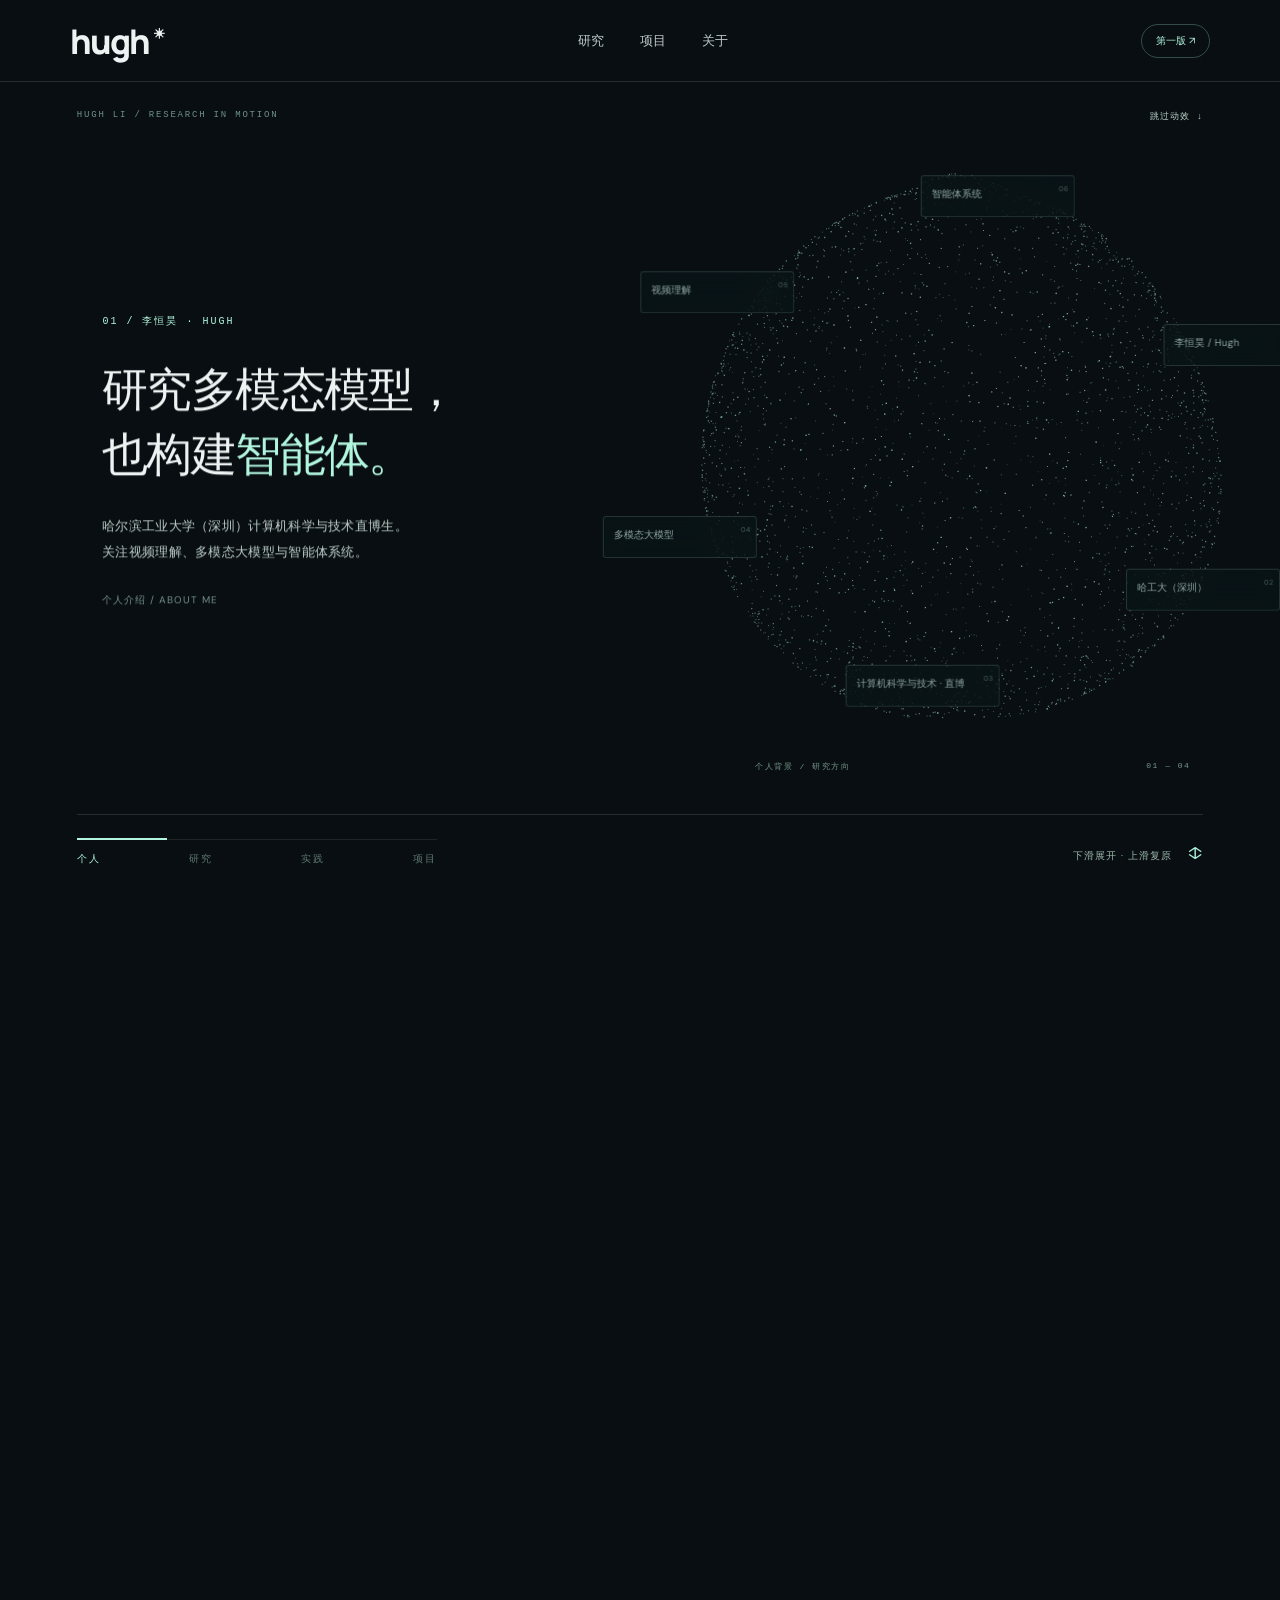
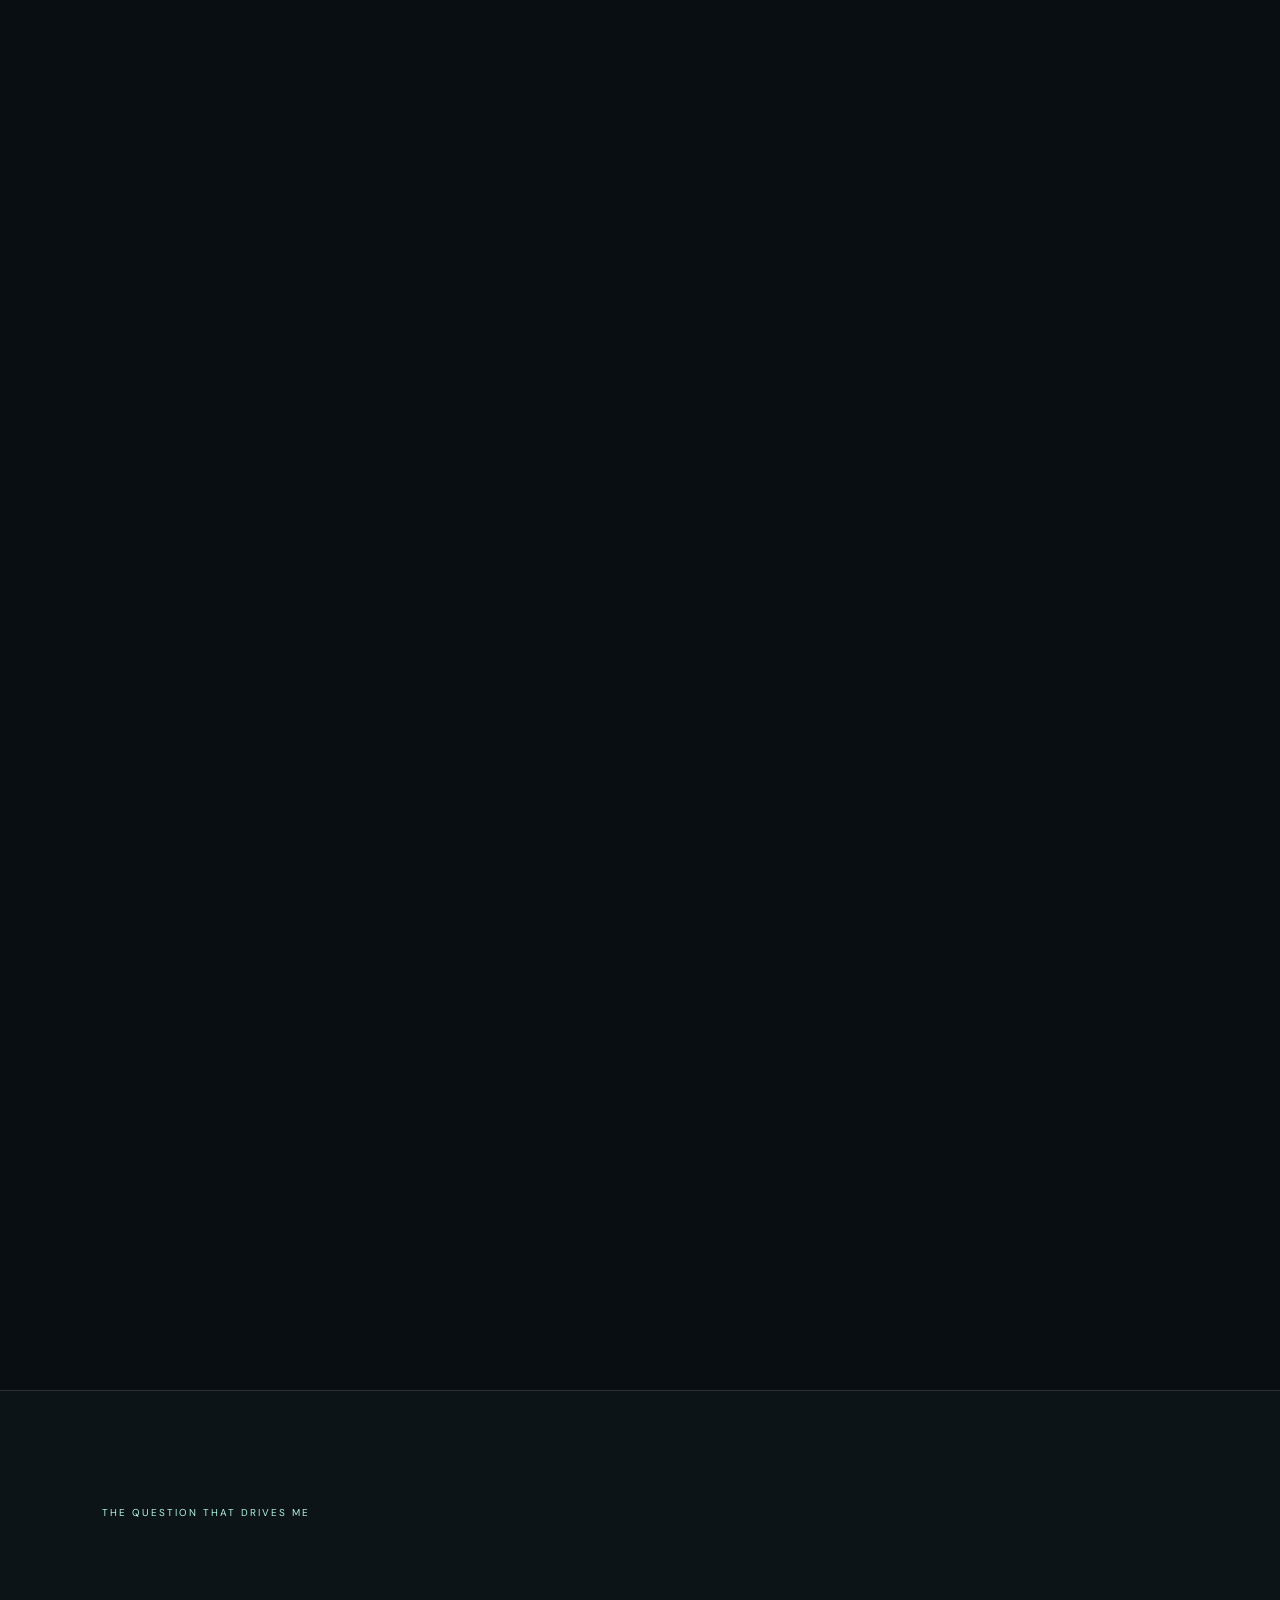
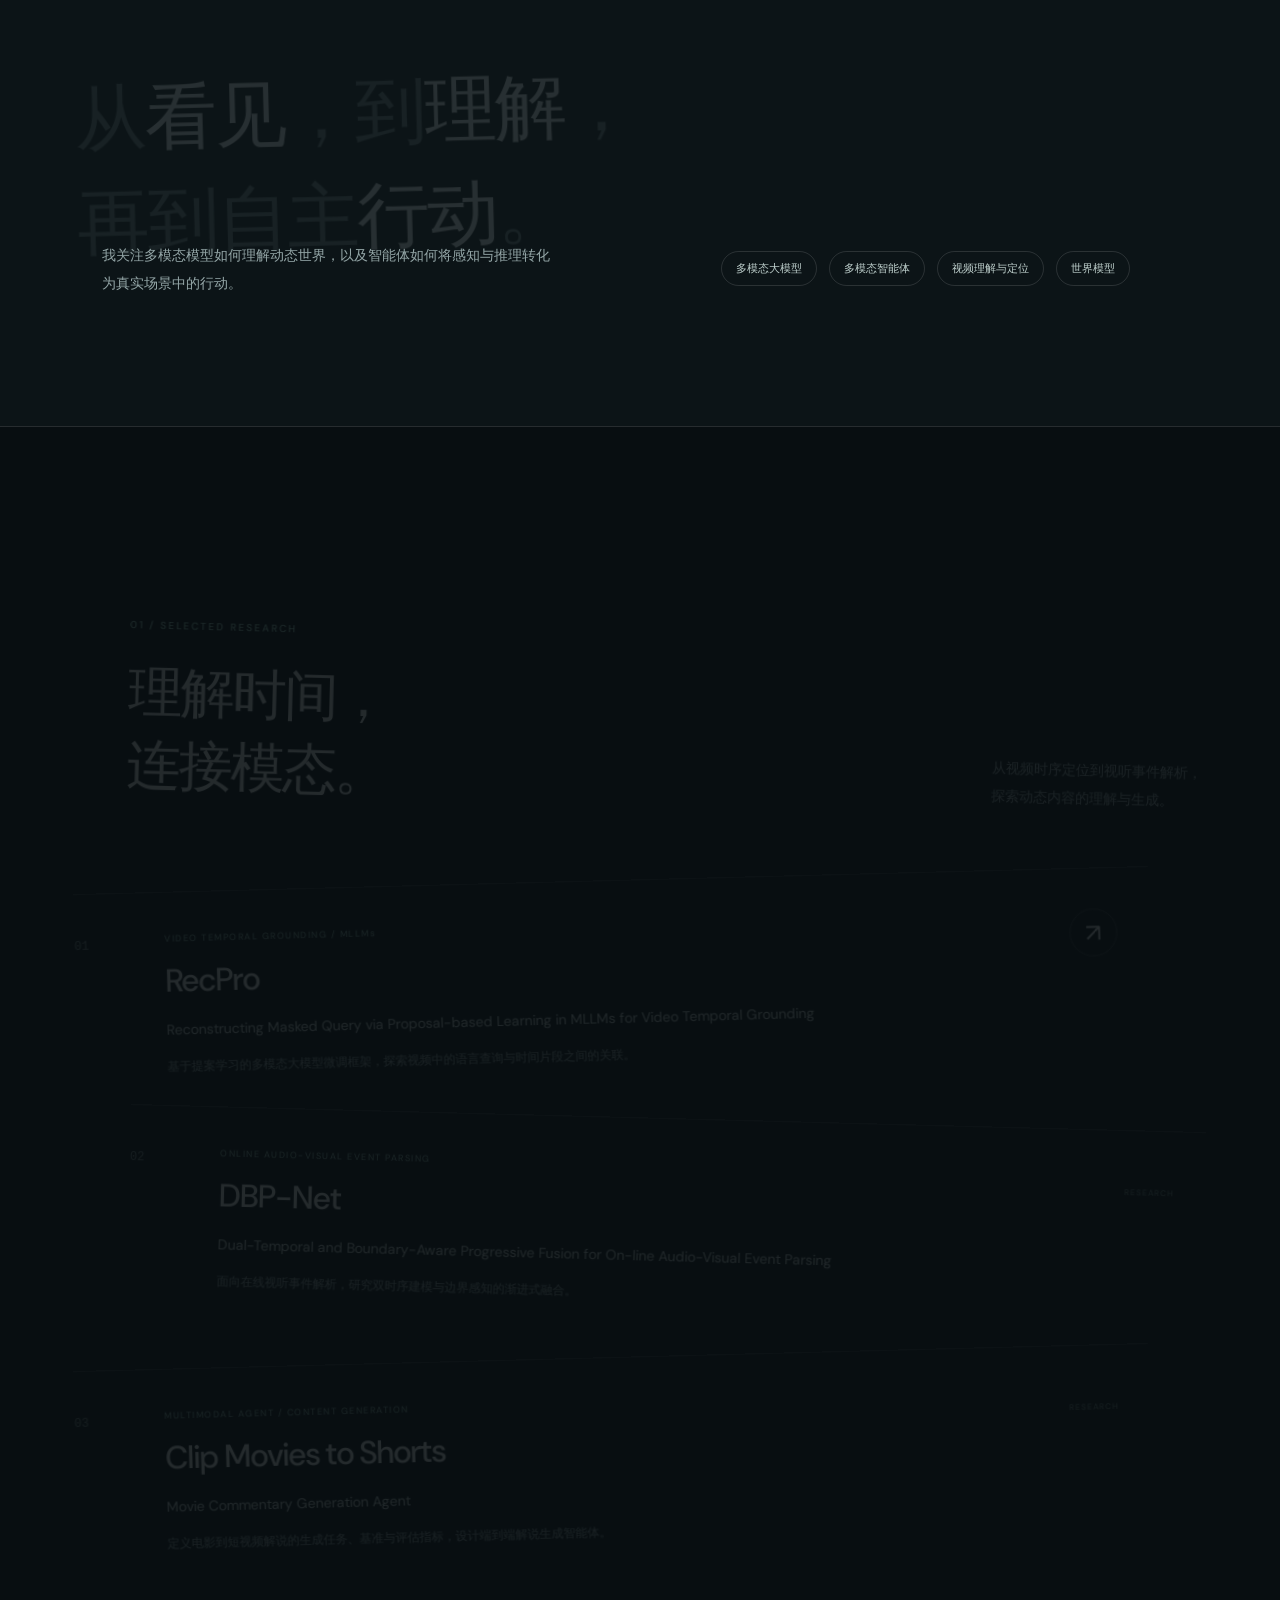
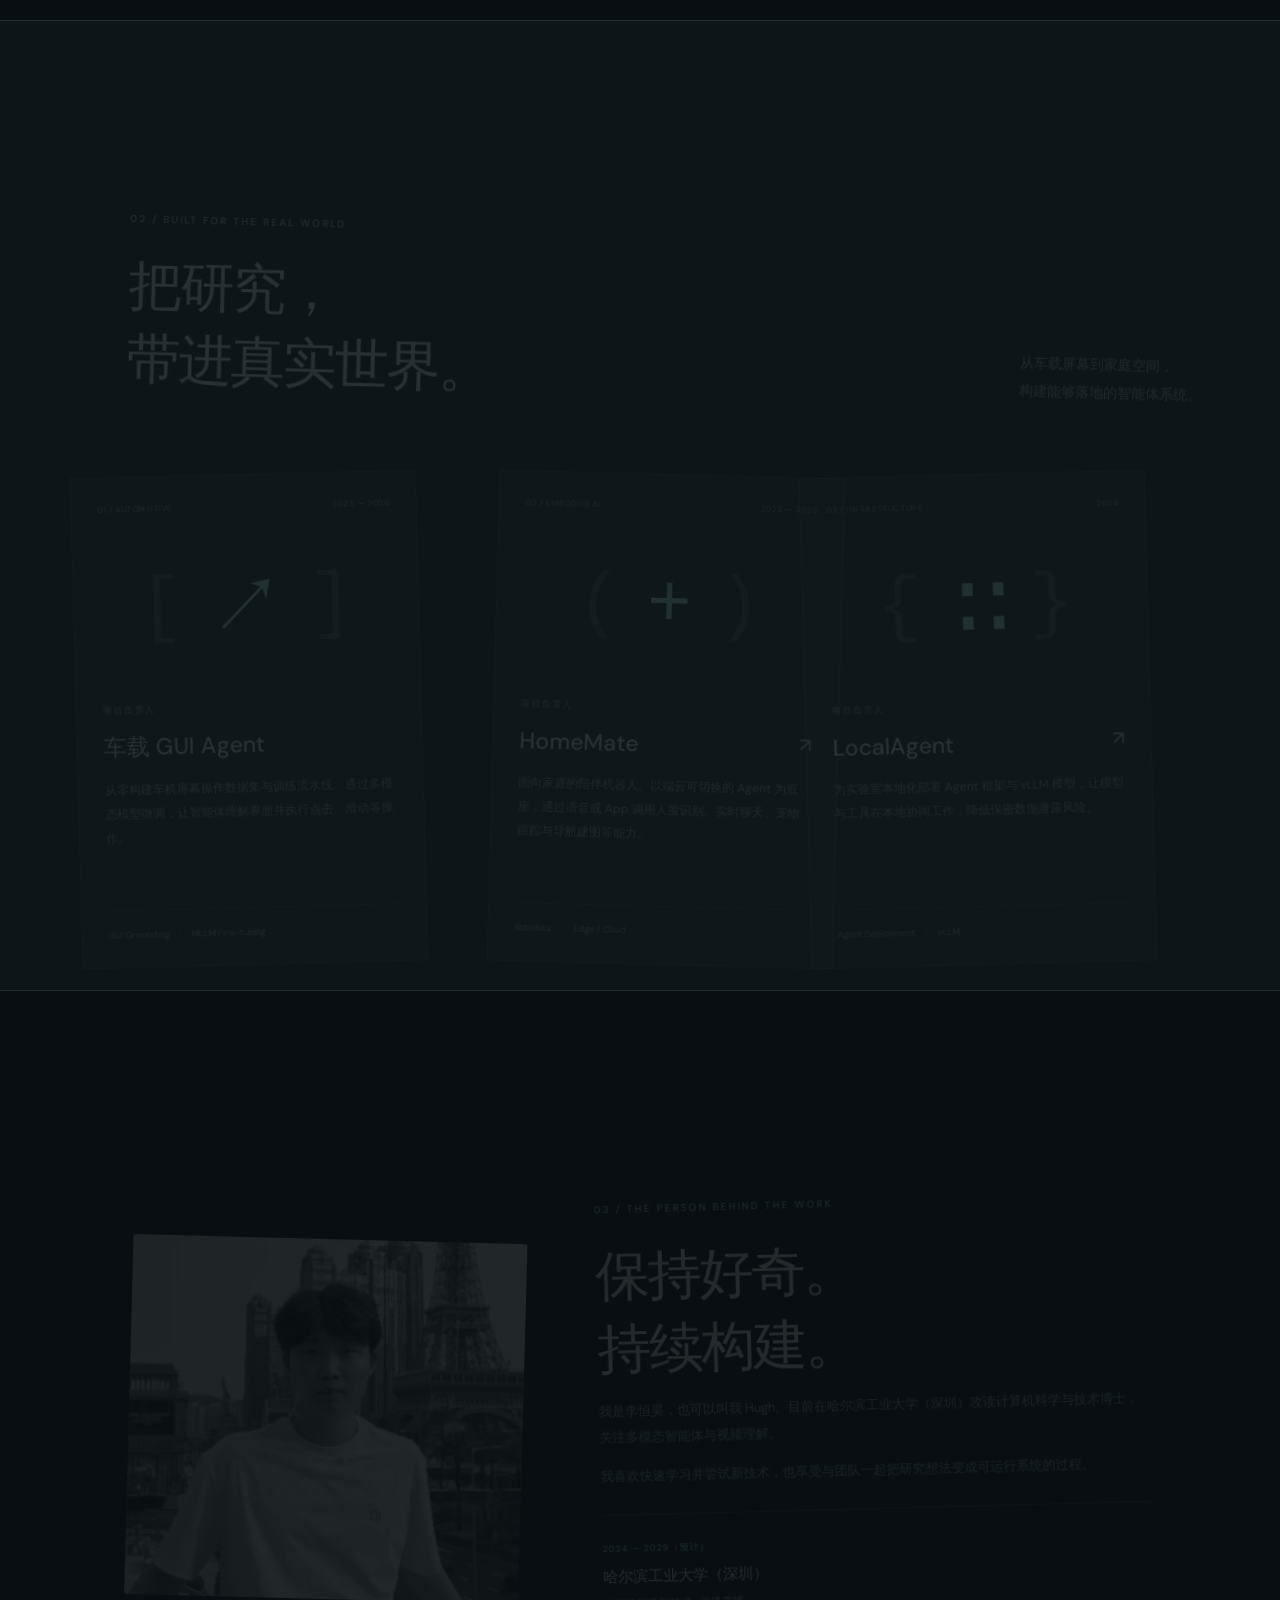
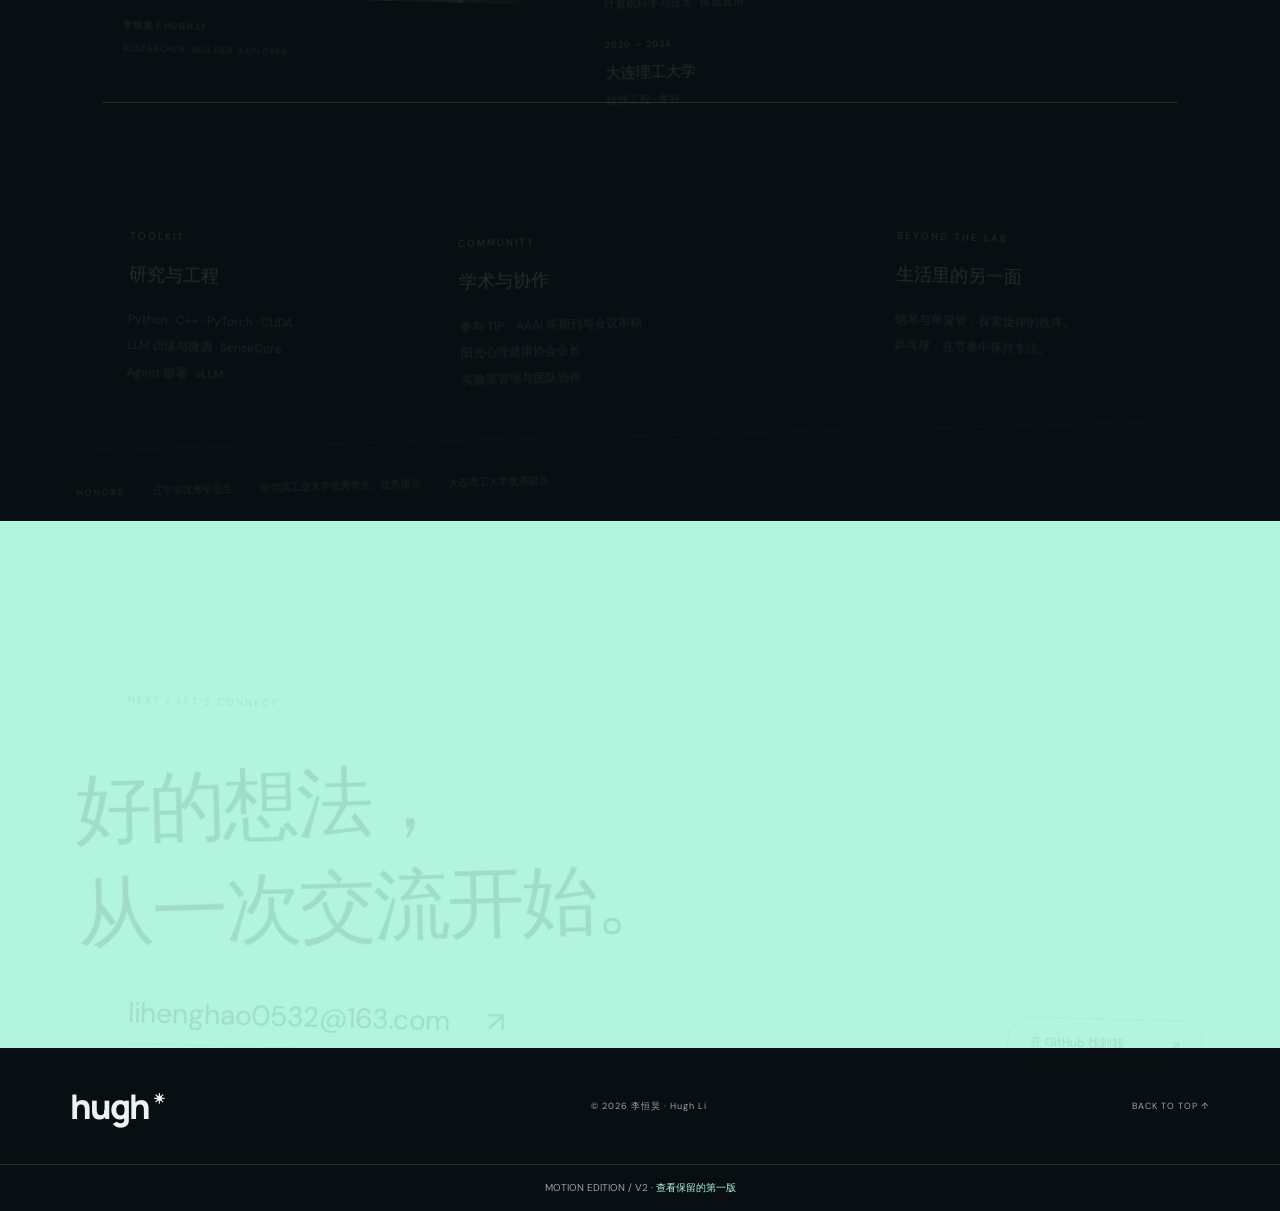
==== commit 32115570: "Personalize opening chapters and scroll-stage cards" ====
--- a/index.html
+++ b/index.html
@@ -4,20 +4,25 @@
 @media(max-width:700px){.v2-header{height:73px;padding:0 6%}.v2-header .brand{font-size:27px}.v2-header nav{gap:15px;font-size:11px}.v2-header .version-link{font-size:8px;padding:7px 10px}.scroll-story{min-height:760px}.motion-enabled .scroll-story{height:460svh;min-height:0}.story-pin{min-height:640px}.story-top{top:97px;font-size:7px;letter-spacing:.7px}.chapter{left:6%;top:165px;width:89%;transform:none}.chapter h1{font-size:clamp(46px,14vw,85px);letter-spacing:-.06em;margin:19px 0}.chapter h2{font-size:43px;line-height:1.2;margin:20px 0}.chapter p{font-size:13px;letter-spacing:1px;line-height:1.7}.scene-kicker{font-size:8px;letter-spacing:1.2px}.scene-identity{font-size:8px;margin-top:17px}.scene-caption{bottom:110px;left:6%;right:6%;width:auto;font-size:7px}.story-bottom{bottom:23px;padding-top:16px;align-items:flex-end}.chapter-track{width:180px;font-size:8px;letter-spacing:1px}.scroll-instruction{font-size:8px}.scroll-instruction>span{margin-left:3px}.signal-chip{width:87px;padding:8px;font-size:7px}.signal-chip b{font-size:6px}.motion-panel{width:105px;height:148px;padding:11px;box-shadow:0 10px 25px #0004}.panel-top{font-size:5px;letter-spacing:.2px}.panel-symbol{font-size:25px;letter-spacing:3px;margin:18px 0 10px}.motion-panel h3{font-size:12px;letter-spacing:-.4px;margin-bottom:5px}.motion-panel p{font-size:6px;white-space:nowrap}.panel-bottom{font-size:4px;letter-spacing:.1px;padding-top:10px;margin-top:12px}.version-note{font-size:8px}}@media(max-height:720px) and (min-width:701px){.story-top{top:98px}.chapter h1{font-size:78px;margin:18px 0}.chapter h2{font-size:58px;margin:18px 0}.chapter p{font-size:15px}.scene-identity{margin-top:15px}.scene-caption{bottom:106px}.story-bottom{bottom:22px}}@media(prefers-reduced-motion:reduce){.motion-enabled .scroll-story{height:100svh;min-height:720px}.motion-enabled .story-pin{position:relative}.chapter-0{opacity:1!important;visibility:visible!important}.chapter:not(.chapter-0),.object-stage,.scroll-instruction{display:none}.reveal{opacity:1!important;transform:none!important}}
 @media(min-width:701px) and (max-width:1000px){.motion-panel{padding:11px}.panel-top{font-size:6px;letter-spacing:0}.panel-symbol{font-size:25px;letter-spacing:2px;white-space:nowrap;margin:35px 0 22px}.motion-panel h3{font-size:12px;white-space:nowrap}.motion-panel p{font-size:7px;line-height:1.7}.panel-bottom{font-size:5px;letter-spacing:.1px}}
 body{overflow-x:clip}.panel-symbol{white-space:nowrap}@media(max-width:700px){.panel-symbol{font-size:20px;letter-spacing:1px}}
+
+/* Personal introduction copy: keep Chinese headings and labels readable. */
+.chapter{width:46%}.chapter h1,.chapter h2{font-size:clamp(29px,3.6vw,59px);letter-spacing:-.035em;line-height:1.4}.chapter h1 span{color:var(--mint)}.chapter p{font-size:clamp(12px,1.05vw,16px);line-height:1.9;letter-spacing:.3px}.signal-chip{width:clamp(108px,12vw,172px);min-height:42px;padding:10px 20px 10px 10px;font:10px/1.6 'DM Sans','Microsoft YaHei',sans-serif;letter-spacing:0}.signal-chip b{position:absolute;right:6px;top:7px;float:none;font-size:7px}.chip-label{display:block;overflow-wrap:anywhere}.motion-panel p{line-height:1.7;white-space:normal}.motion-panel h3{font-size:17px}.panel-symbol{margin-top:20px;margin-bottom:14px}.panel-bottom{margin-top:12px}
+@media(min-width:701px) and (max-width:1000px){.motion-panel h3{font-size:11px}.motion-panel p{font-size:8px}.panel-symbol{margin-top:22px;margin-bottom:18px}}
+@media(max-width:700px){.chapter{width:88%;top:151px}.chapter h1,.chapter h2{font-size:clamp(23px,6.8vw,38px);line-height:1.45;margin:20px 0}.chapter p{font-size:11px;line-height:1.9;letter-spacing:0}.scene-identity{font-size:8px;margin-top:14px}.signal-chip{width:103px;min-height:35px;padding:8px 13px 8px 7px;font-size:8px;line-height:1.5}.signal-chip b{font-size:6px;right:4px;top:4px}.motion-panel h3{font-size:11px}.motion-panel p{font-size:7px}.panel-symbol{margin:15px 0 10px}.panel-bottom{margin-top:9px}.scene-caption{letter-spacing:.2px}}
 </style></head>
 <body><a class="skip" href="#research">跳转到研究内容</a><div class="progress" aria-hidden="true"></div><div class="cursor" aria-hidden="true"></div><header class="v2-header"><a class="brand" href="#home">hugh<span>✳</span></a><nav aria-label="主导航"><a href="#research">研究</a><a href="#projects">项目</a><a href="#about">关于</a></nav><a class="version-link" href="v2.html">第一版 ↗</a></header>
 <main><section class="scroll-story" id="home" aria-label="从感知到行动的滚动叙事"><div class="story-pin"><canvas id="morph-field" aria-hidden="true"></canvas><div class="scene-grid" aria-hidden="true"></div>
 <div class="story-top"><span>HUGH LI / RESEARCH IN MOTION</span><a href="#research">跳过动效 ↓</a></div>
-<div class="chapter chapter-0"><div class="scene-kicker">01 / PERCEPTION</div><h1>Intelligence,<br>in <em>motion.</em></h1><p>让智能理解世界，<br>也在真实世界中行动。</p><div class="scene-identity">李恒昊 / 哈尔滨工业大学（深圳） · 直博生</div></div>
-<div class="chapter chapter-1"><div class="scene-kicker">02 / UNDERSTANDING TIME</div><h2>每一帧，<br>都有<span>意义。</span></h2><p>从片段中定位语义，<br>在时间里建立关联。</p><div class="scene-identity">VIDEO GROUNDING / AUDIO-VISUAL PARSING</div></div>
-<div class="chapter chapter-2"><div class="scene-kicker">03 / CONNECTING INTELLIGENCE</div><h2>感知与推理，<br><span>协同发生。</span></h2><p>让模型、工具与环境相连接，<br>把理解转化为行动。</p><div class="scene-identity">MULTIMODAL MODELS / AGENT SYSTEMS</div></div>
-<div class="chapter chapter-3"><div class="scene-kicker">04 / INTO THE REAL WORLD</div><h2>想法，<br><span>落地有声。</span></h2><p>车载系统、家庭机器人、本地智能体。<br>从研究出发，构建真实系统。</p><div class="scene-identity">RESEARCH → ENGINEERING → IMPACT</div></div>
-<div class="object-stage" aria-hidden="true"><div class="signal-chip">VISION <b>01</b></div><div class="signal-chip">LANGUAGE <b>02</b></div><div class="signal-chip">AUDIO <b>03</b></div><div class="signal-chip">MEMORY <b>04</b></div><div class="signal-chip">REASONING <b>05</b></div><div class="signal-chip">ACTION <b>06</b></div>
-<div class="motion-panel"><div class="panel-top"><span class="panel-label">VIDEO / 01</span><span>↗</span></div><div class="panel-symbol">[ ↗ ]</div><h3>GUI Agent</h3><p>理解界面 · 执行操作</p><div class="panel-bottom">AUTOMOTIVE INTELLIGENCE</div></div>
-<div class="motion-panel"><div class="panel-top"><span class="panel-label">AUDIO / 02</span><span>↗</span></div><div class="panel-symbol">( + )</div><h3>HomeMate</h3><p>感知环境 · 陪伴生活</p><div class="panel-bottom">EMBODIED INTELLIGENCE</div></div>
-<div class="motion-panel"><div class="panel-top"><span class="panel-label">TEXT / 03</span><span>↗</span></div><div class="panel-symbol">{ ∷ }</div><h3>LocalAgent</h3><p>本地部署 · 工具协同</p><div class="panel-bottom">LOCAL INTELLIGENCE</div></div></div>
-<div class="scene-caption" aria-hidden="true"><span id="shape-label">LATENT SPACE / 3,000 POINTS</span><span id="scene-count">01 — 04</span></div>
-<div class="story-bottom"><div class="chapter-track" aria-hidden="true"><span>感知</span><span>理解</span><span>连接</span><span>行动</span><i></i></div><span class="scroll-instruction">下滑展开 · 上滑复原 <span>↕</span></span></div></div></section>
+<div class="chapter chapter-0"><div class="scene-kicker">01 / 李恒昊 · HUGH</div><h1>研究多模态模型，<br>也构建<span>智能体。</span></h1><p>哈尔滨工业大学（深圳）计算机科学与技术直博生。<br>关注视频理解、多模态大模型与智能体系统。</p><div class="scene-identity">个人介绍 / ABOUT ME</div></div>
+<div class="chapter chapter-1"><div class="scene-kicker">02 / 研究方向</div><h2>理解视频中的<br><span>内容与时间。</span></h2><p>研究视频时序定位与在线视听事件解析，<br>也探索从电影到短视频解说的端到端生成。</p><div class="scene-identity">视频时序定位 / 视听事件解析 / 解说生成</div></div>
+<div class="chapter chapter-2"><div class="scene-kicker">03 / 智能体实践</div><h2>让模型看懂界面，<br><span>调用工具，执行任务。</span></h2><p>围绕车载 GUI Agent 与家庭陪伴机器人，<br>将多模态感知接入具体的操作与交互流程。</p><div class="scene-identity">车载 GUI Agent / HomeMate</div></div>
+<div class="chapter chapter-3"><div class="scene-kicker">04 / 项目概览</div><h2>从数据与训练，<br>到<span>系统部署。</span></h2><p>搭建车机操作数据集与微调流水线，<br>开发 HomeMate，并推进实验室 Agent 的本地部署。</p><div class="scene-identity">数据构建 / 模型微调 / 系统部署</div></div>
+<div class="object-stage" aria-hidden="true"><div class="signal-chip"><span class="chip-label">李恒昊 / Hugh</span><b>01</b></div><div class="signal-chip"><span class="chip-label">哈工大（深圳）</span><b>02</b></div><div class="signal-chip"><span class="chip-label">计算机科学与技术 · 直博</span><b>03</b></div><div class="signal-chip"><span class="chip-label">多模态大模型</span><b>04</b></div><div class="signal-chip"><span class="chip-label">视频理解</span><b>05</b></div><div class="signal-chip"><span class="chip-label">智能体系统</span><b>06</b></div>
+<div class="motion-panel"><div class="panel-top"><span class="panel-label">项目 / 01</span><span>↗</span></div><div class="panel-symbol">[ ↗ ]</div><h3>车载 GUI Agent</h3><p>屏幕理解与点击、滑动操作</p><div class="panel-bottom">AUTOMOTIVE INTELLIGENCE</div></div>
+<div class="motion-panel"><div class="panel-top"><span class="panel-label">项目 / 02</span><span>↗</span></div><div class="panel-symbol">( + )</div><h3>HomeMate</h3><p>端云协同的家庭陪伴机器人</p><div class="panel-bottom">EMBODIED INTELLIGENCE</div></div>
+<div class="motion-panel"><div class="panel-top"><span class="panel-label">项目 / 03</span><span>↗</span></div><div class="panel-symbol">{ ∷ }</div><h3>LocalAgent</h3><p>实验室智能体与模型本地部署</p><div class="panel-bottom">LOCAL INTELLIGENCE</div></div></div>
+<div class="scene-caption" aria-hidden="true"><span id="shape-label">个人背景 / 研究方向</span><span id="scene-count">01 — 04</span></div>
+<div class="story-bottom"><div class="chapter-track" aria-hidden="true"><span>个人</span><span>研究</span><span>实践</span><span>项目</span><i></i></div><span class="scroll-instruction">下滑展开 · 上滑复原 <span>↕</span></span></div></div></section>
 <section class="intro section"><div class="section-label">THE QUESTION THAT DRIVES ME</div><p class="statement reveal">从<span>看见</span>，到<span>理解</span>，<br>再到自主<span>行动</span>。</p><div class="intro-bottom"><p>我关注多模态模型如何理解动态世界，以及智能体如何将感知与推理转化为真实场景中的行动。</p><div class="topics"><span>多模态大模型</span><span>多模态智能体</span><span>视频理解与定位</span><span>世界模型</span></div></div></section>
 <section class="section research" id="research"><div class="section-top reveal"><div><div class="section-label">01 / SELECTED RESEARCH</div><h2>理解时间，<br>连接模态。</h2></div><p>从视频时序定位到视听事件解析，<br>探索动态内容的理解与生成。</p></div>
 <article class="research-row reveal"><div class="index">01</div><div><div class="meta">VIDEO TEMPORAL GROUNDING / MLLMs</div><h3>RecPro</h3><p class="paper-title">Reconstructing Masked Query via Proposal-based Learning in MLLMs for Video Temporal Grounding</p><p>基于提案学习的多模态大模型微调框架，探索视频中的语言查询与时间片段之间的关联。</p></div><a class="round-link" href="https://github.com/LHHugh/RecPro" target="_blank" rel="noopener noreferrer" aria-label="查看 RecPro GitHub 源码">↗</a></article>
@@ -49,7 +54,7 @@
 function updateScene(p){const a=anchor(),stage=timeline(p);chapters.forEach((el,i)=>{let visibility=1-smooth((Math.abs(p*3-i)-.12)/.52);const travel=clamp(p*3-i,-1,1);el.style.opacity=visibility;el.style.visibility=visibility<.01?'hidden':'visible';el.style.transform=mobile?`translate3d(${-travel*65}px,${-Math.abs(travel)*30}px,0)`:`translate3d(${-travel*130}px,calc(-46% + ${-travel*50}px),0)`;el.setAttribute('aria-hidden',visibility<.5?'true':'false')});
 chips.forEach((el,i)=>{const theta=i*Math.PI/3-.4,x0=a.x+Math.cos(theta)*a.s*1.16,y0=a.y+Math.sin(theta)*a.s*.94,x1=a.x+(i%3-1)*(mobile?width*.28:Math.min(width*.16,205)),y1=a.y+(i<3?-1:1)*a.s*.72,x2=a.x+Math.cos((i%3)*6.283/3-Math.PI/2)*a.s*.84,y2=a.y+Math.sin((i%3)*6.283/3-Math.PI/2)*a.s*.7+(i<3?-1:1)*a.s*.35;const positions=[[x0,y0],[x1,y1],[x2,y2],[a.x+(i%3-1)*a.s,a.y]];const f=positions[stage.from],to=positions[stage.to],flight=Math.sin(stage.t*Math.PI);const x=mix(f[0],to[0],stage.t)+Math.cos(theta)*flight*a.s*.9,y=mix(f[1],to[1],stage.t)+Math.sin(theta)*flight*a.s;el.style.transform=`translate3d(${x}px,${y}px,0) translate(-50%,-50%) rotate(${flight*(i%2?70:-70)}deg) scale(${1-flight*.25})`;el.style.opacity=(.75-flight*.35)*(1-range(p,.72,.89))});
 panels.forEach((el,i)=>{const reveal=range(p,.75,.96),flight=1-reveal,spacing=mobile?width*.3:Math.min(width*.157,214),pw=mobile?105:Math.min(190,width*.143),ph=mobile?148:238;el.style.width=pw+'px';el.style.height=ph+'px';const finalX=a.x+(i-1)*spacing,finalY=a.y;const x=finalX+(i-1)*width*.48*flight,y=finalY+(i===1?-height*.65:height*.5)*flight;el.style.transform=`translate3d(${x-pw/2}px,${y-ph/2}px,0) rotate(${(i-1)*65*flight}deg) rotateY(${(i-1)*45*flight}deg) scale(${.45+reveal*.55})`;el.style.opacity=range(p,.74,.87)});
-const active=Math.min(3,Math.round(p*3));track.forEach((el,i)=>el.classList.toggle('active',i===active));bar.style.transform=`translateX(${p*300}%)`;document.querySelector('#scene-count').textContent=`0${active+1} — 04`;document.querySelector('#shape-label').textContent=['LATENT SPACE / PERCEPTION','TEMPORAL SEQUENCE / UNDERSTANDING','CONNECTED SYSTEM / REASONING','REAL WORLD / ACTION'][active];story.dataset.progress=p.toFixed(5);draw(p)}
+const active=Math.min(3,Math.round(p*3));const chipStage=Math.min(active,2);if(story.dataset.chipStage!==String(chipStage)){const labels=[["李恒昊 / Hugh","哈工大（深圳）","计算机科学与技术 · 直博","多模态大模型","视频理解","智能体系统"],["视频时序定位","在线视听事件解析","电影解说生成","RecPro · 提案学习","DBP-Net · 时序融合","端到端生成 Agent"],["车载 GUI Agent","HomeMate","LocalAgent","操作数据集与模型微调","端云协同与功能调用","模型与智能体本地部署"]];chips.forEach((el,i)=>{el.querySelector('.chip-label').textContent=labels[chipStage][i]});story.dataset.chipStage=String(chipStage);}track.forEach((el,i)=>el.classList.toggle('active',i===active));bar.style.transform=`translateX(${p*300}%)`;document.querySelector('#scene-count').textContent=`0${active+1} — 04`;document.querySelector('#shape-label').textContent=['个人背景 / 研究方向','视频定位 / 视听解析 / 解说生成','车载系统 / 家庭机器人 / 本地智能体','数据构建 / 模型微调 / 系统部署'][active];story.dataset.progress=p.toFixed(5);draw(p)}
 function updateContent(){for(const {el,i,top} of metrics){const arrival=clamp((scrollY+innerHeight-top)/(innerHeight*.72));const e=smooth(arrival),offset=reduce.matches?0:(1-e)*90;el.dataset.offset=String(offset);el.style.opacity=reduce.matches?1:.12+.88*e;el.style.transform=reduce.matches?'none':`translate3d(${(1-e)*(i%2?26:-26)}px,${offset}px,0) rotate(${(1-e)*(i%2?1.5:-1.5)}deg)`}const max=document.documentElement.scrollHeight-innerHeight;document.querySelector('.progress').style.width=(max>0?scrollY/max*100:0)+'%'}
 function frame(now){raf=0;const dt=Math.min(60,now-(last||now-16));last=now;const rate=1-Math.exp(-dt/85);progress+= (target-progress)*rate;if(Math.abs(target-progress)<.00005)progress=target;const ambientActive=!reduce.matches&&progress<.30&&scrollY>=start-height&&scrollY<start+story.offsetHeight;if(ambientActive)ambientTime+=dt/1000;if(!reduce.matches)updateScene(progress);else draw(0);updateContent();let cursorMoving=false;if(pointerVisible&&fine.matches&&!reduce.matches){cursorX+=(mouse.x-cursorX)*.25;cursorY+=(mouse.y-cursorY)*.25;cursor.style.left=cursorX+'px';cursor.style.top=cursorY+'px';cursorMoving=Math.abs(mouse.x-cursorX)+Math.abs(mouse.y-cursorY)>.4}if(ambientActive||Math.abs(target-progress)>.00005||cursorMoving)wake()}
 function wake(){if(!raf&&!document.hidden)raf=requestAnimationFrame(frame)}
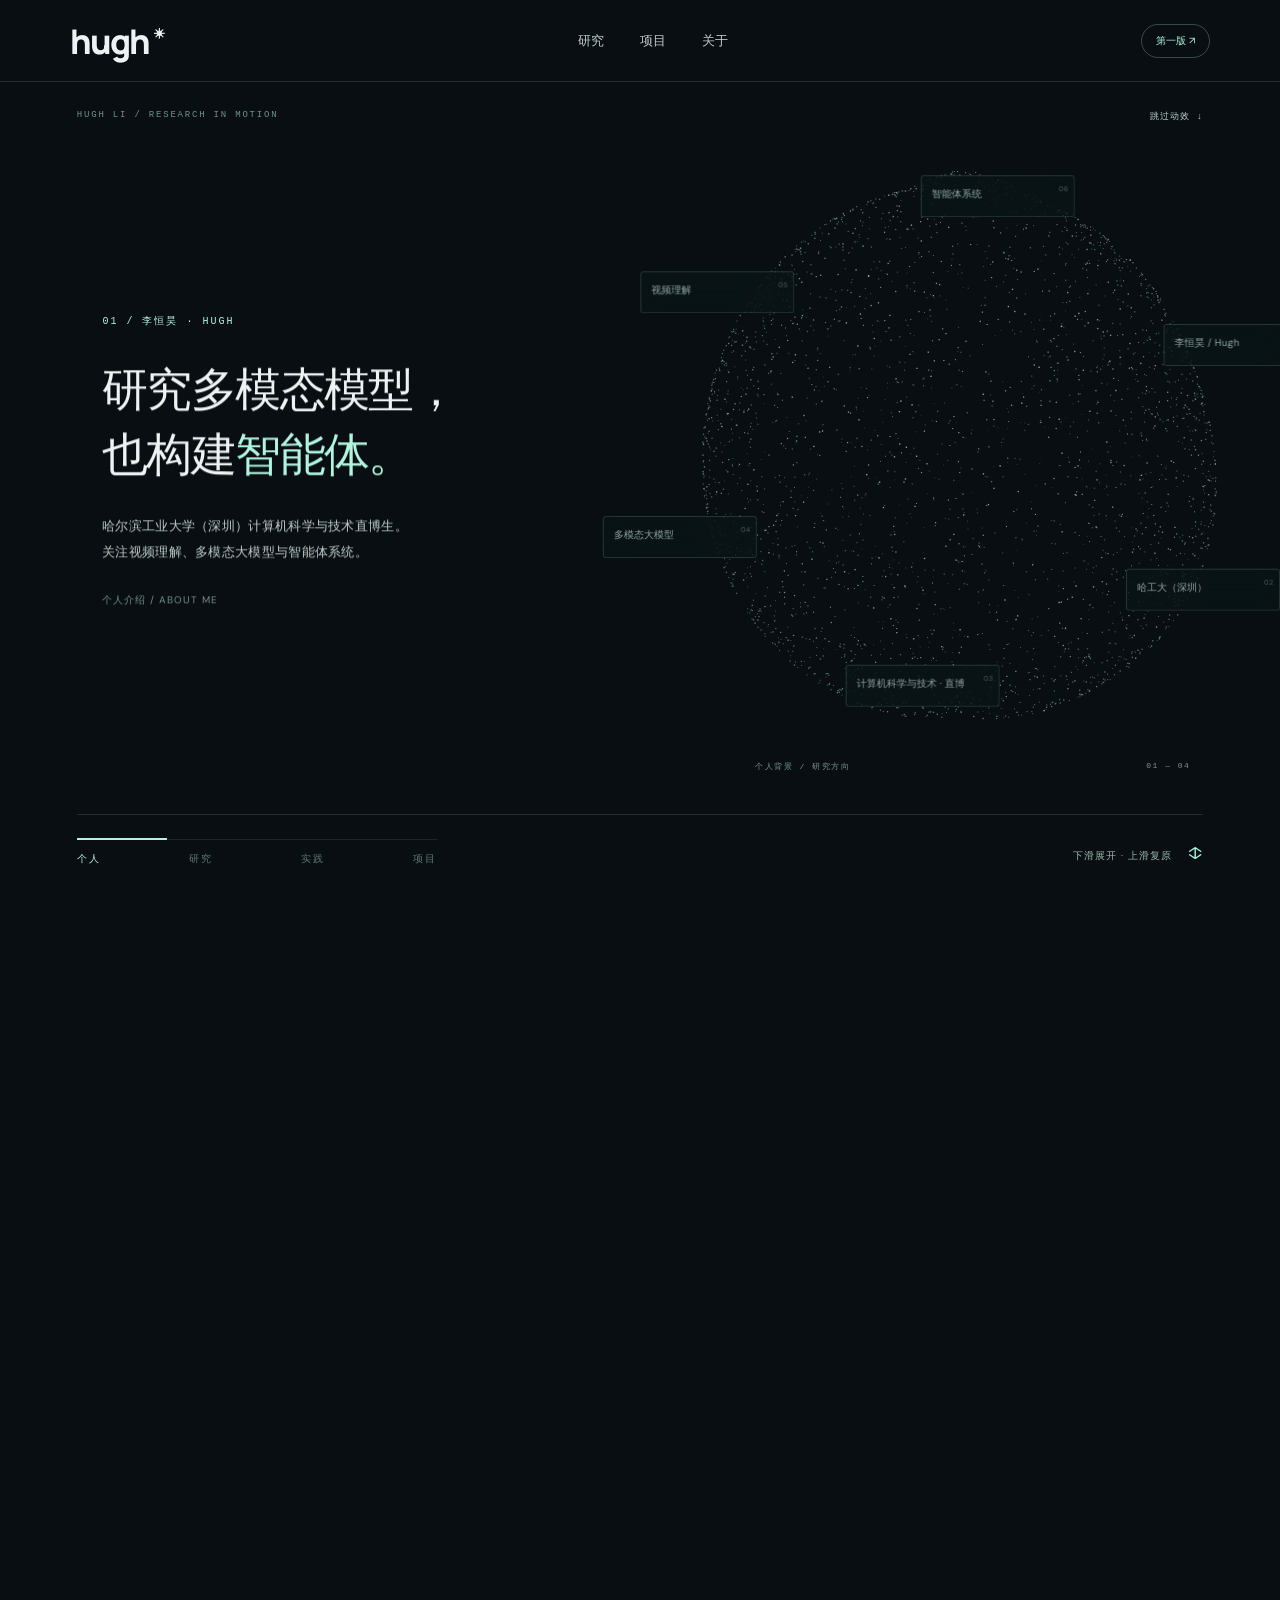
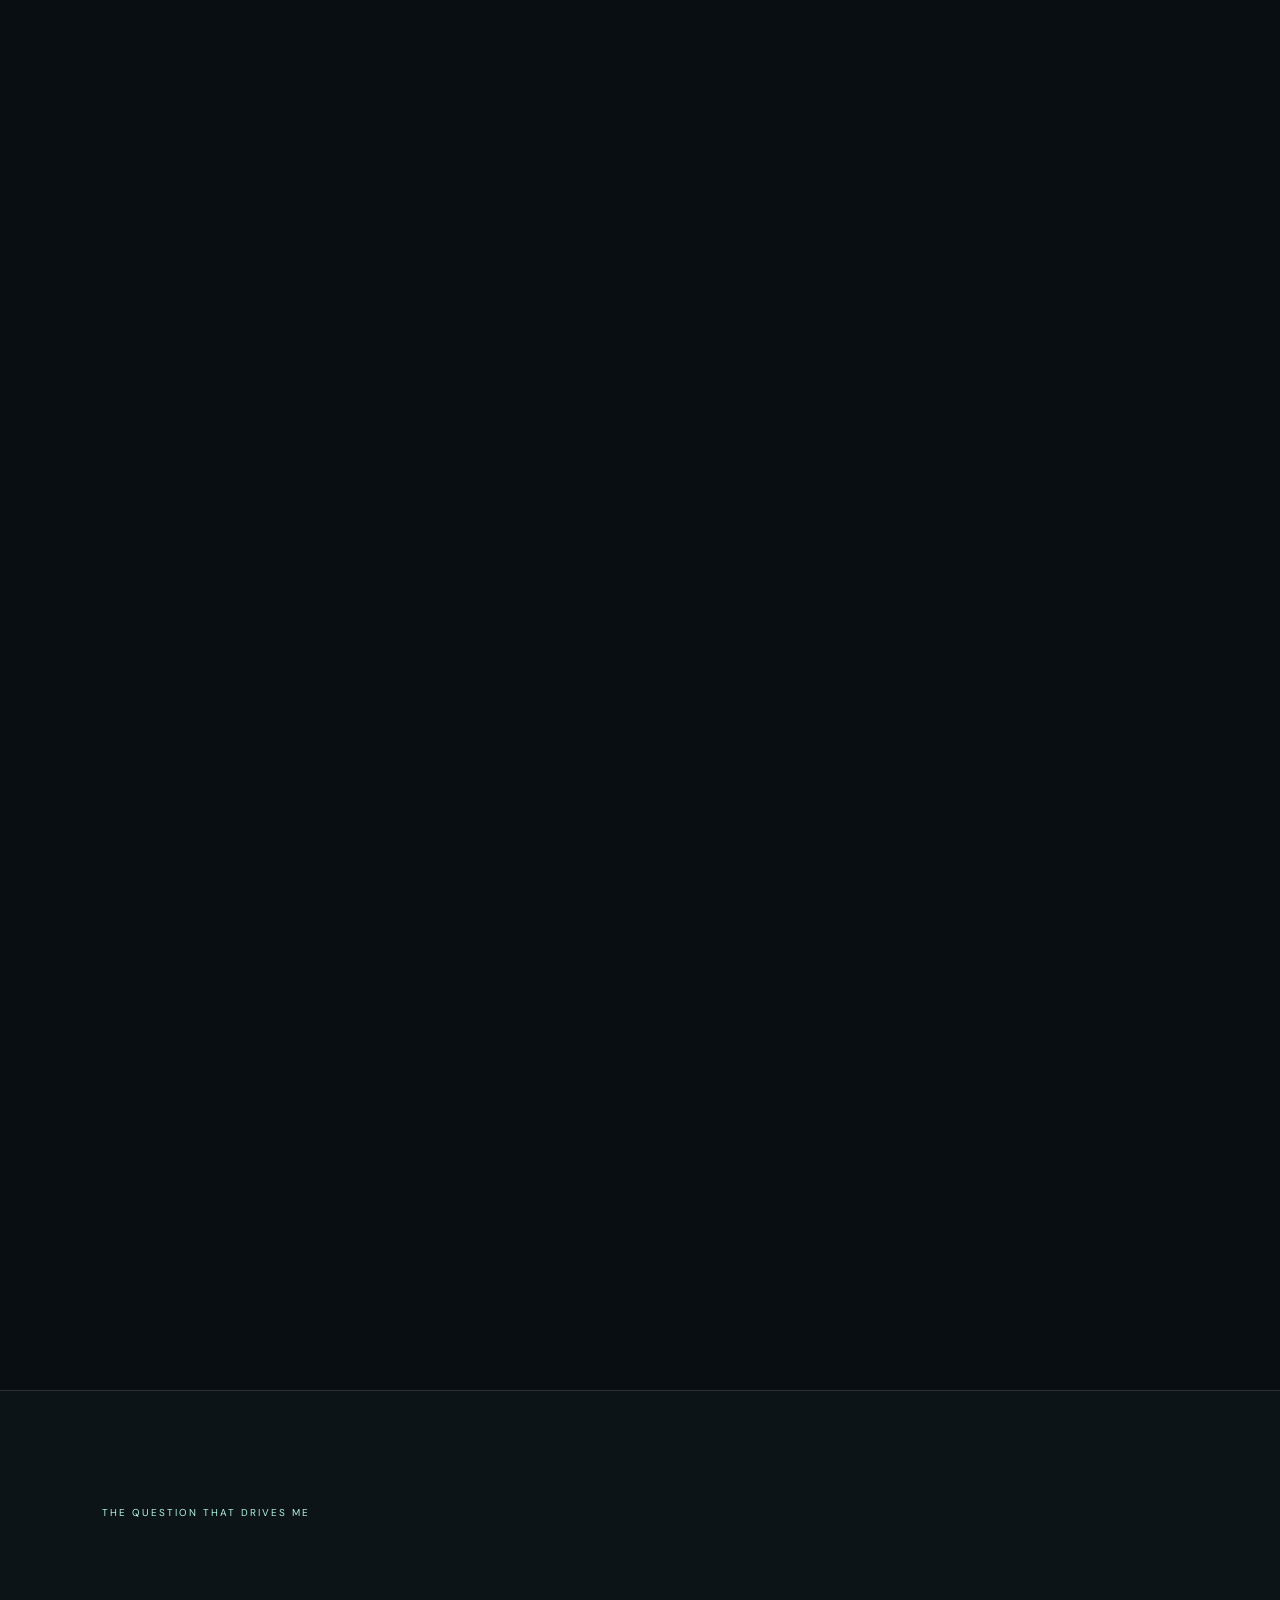
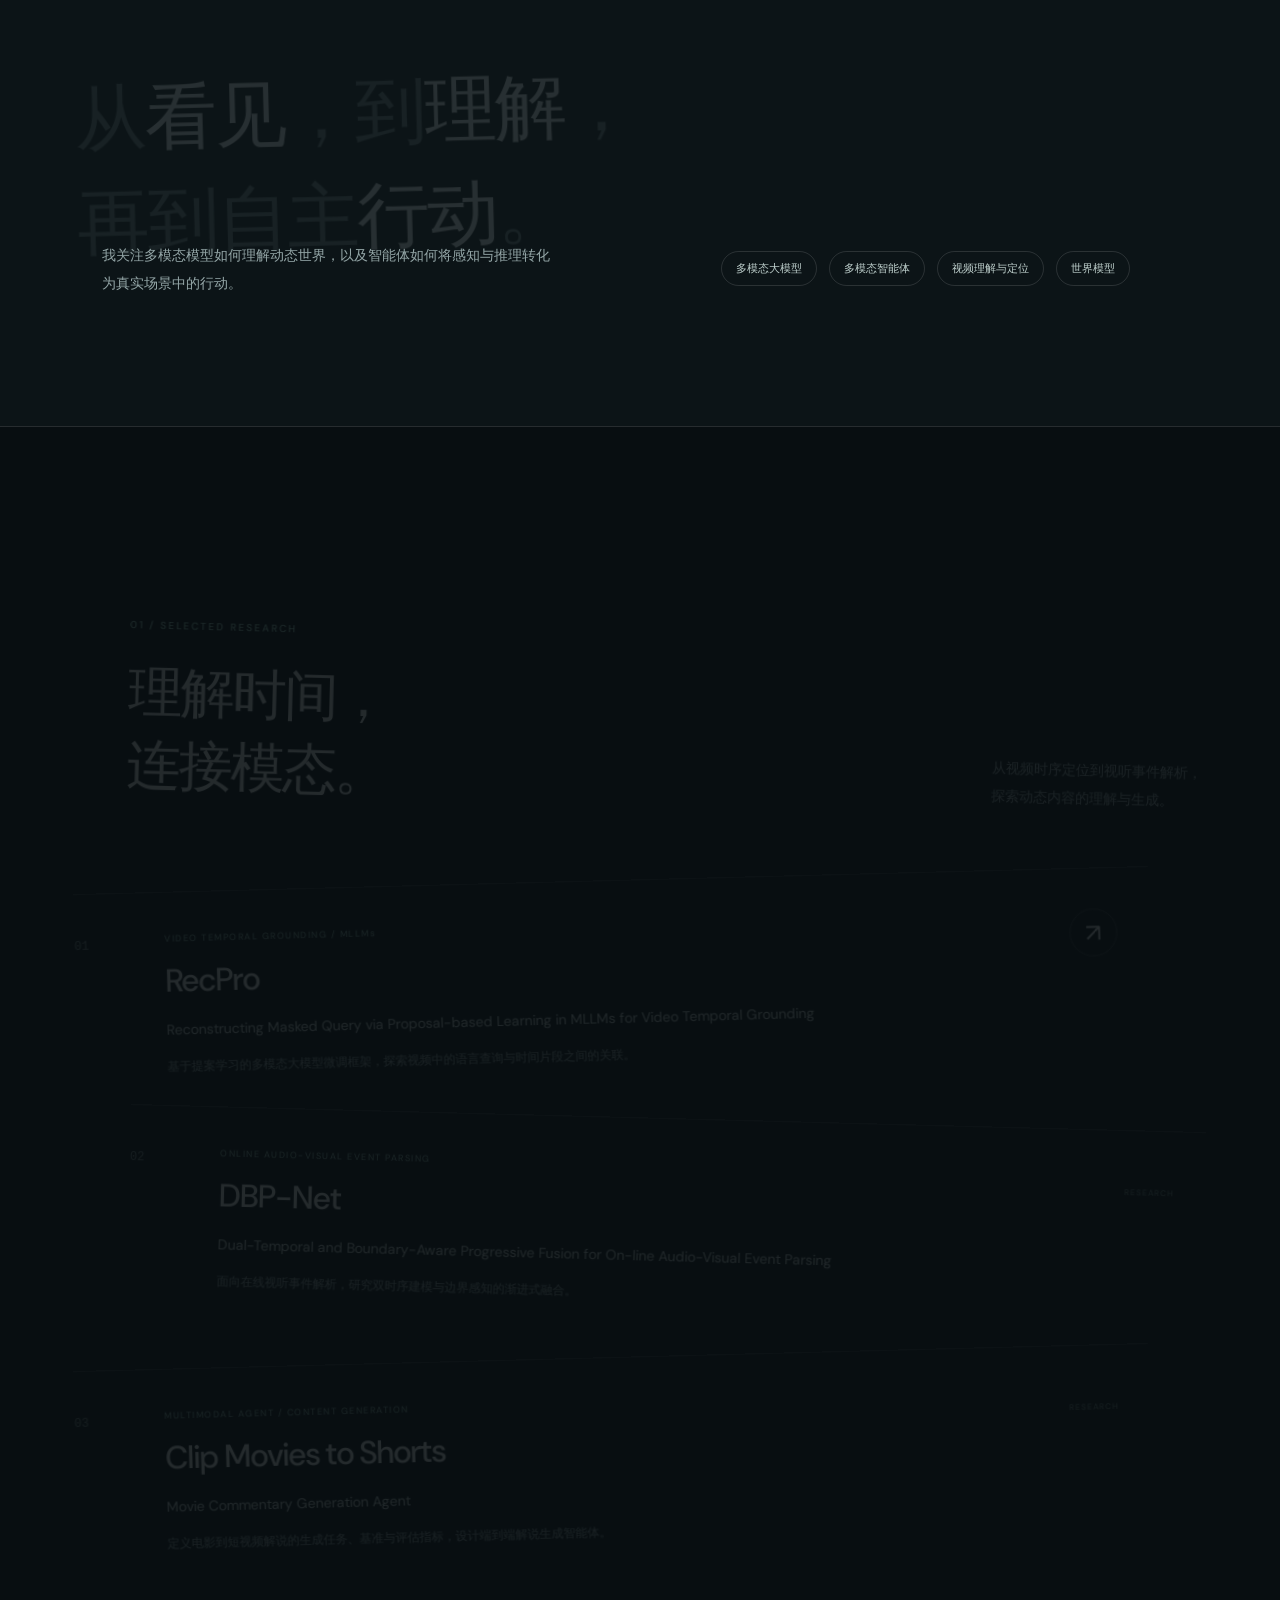
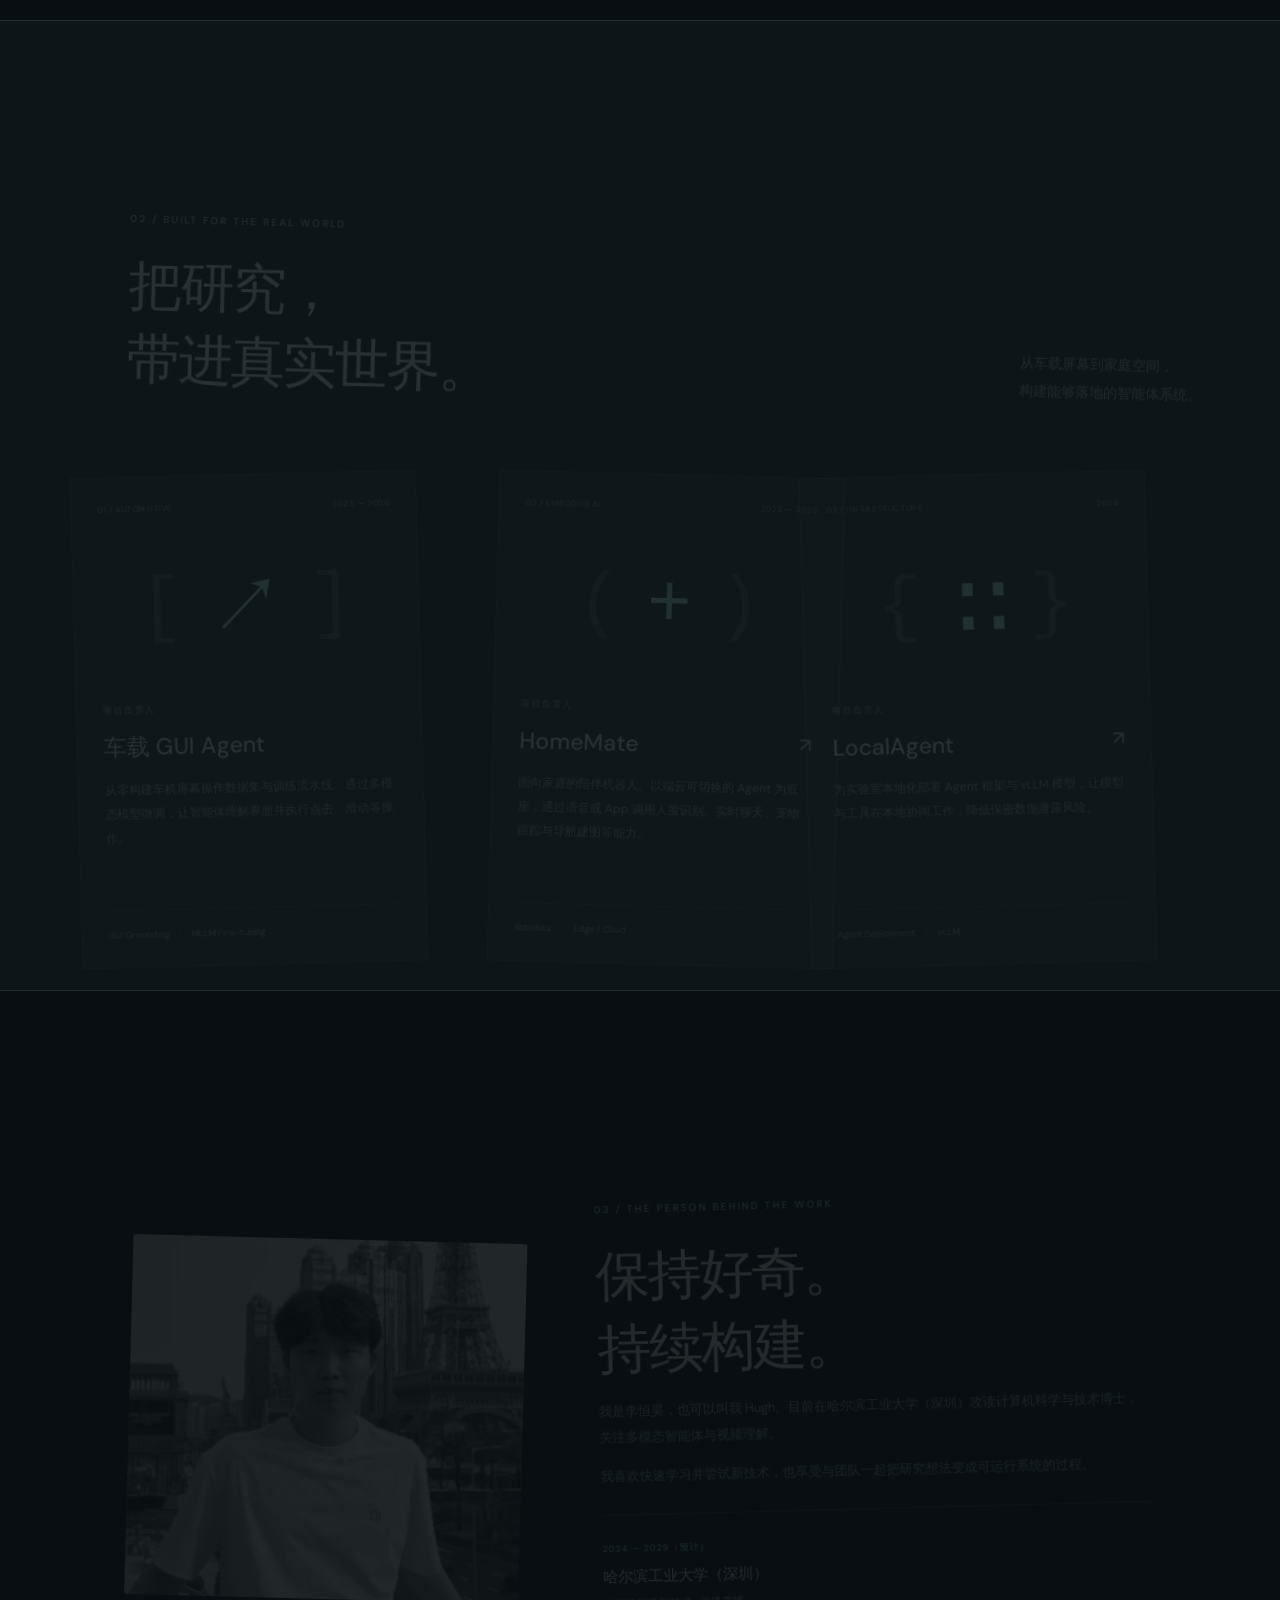
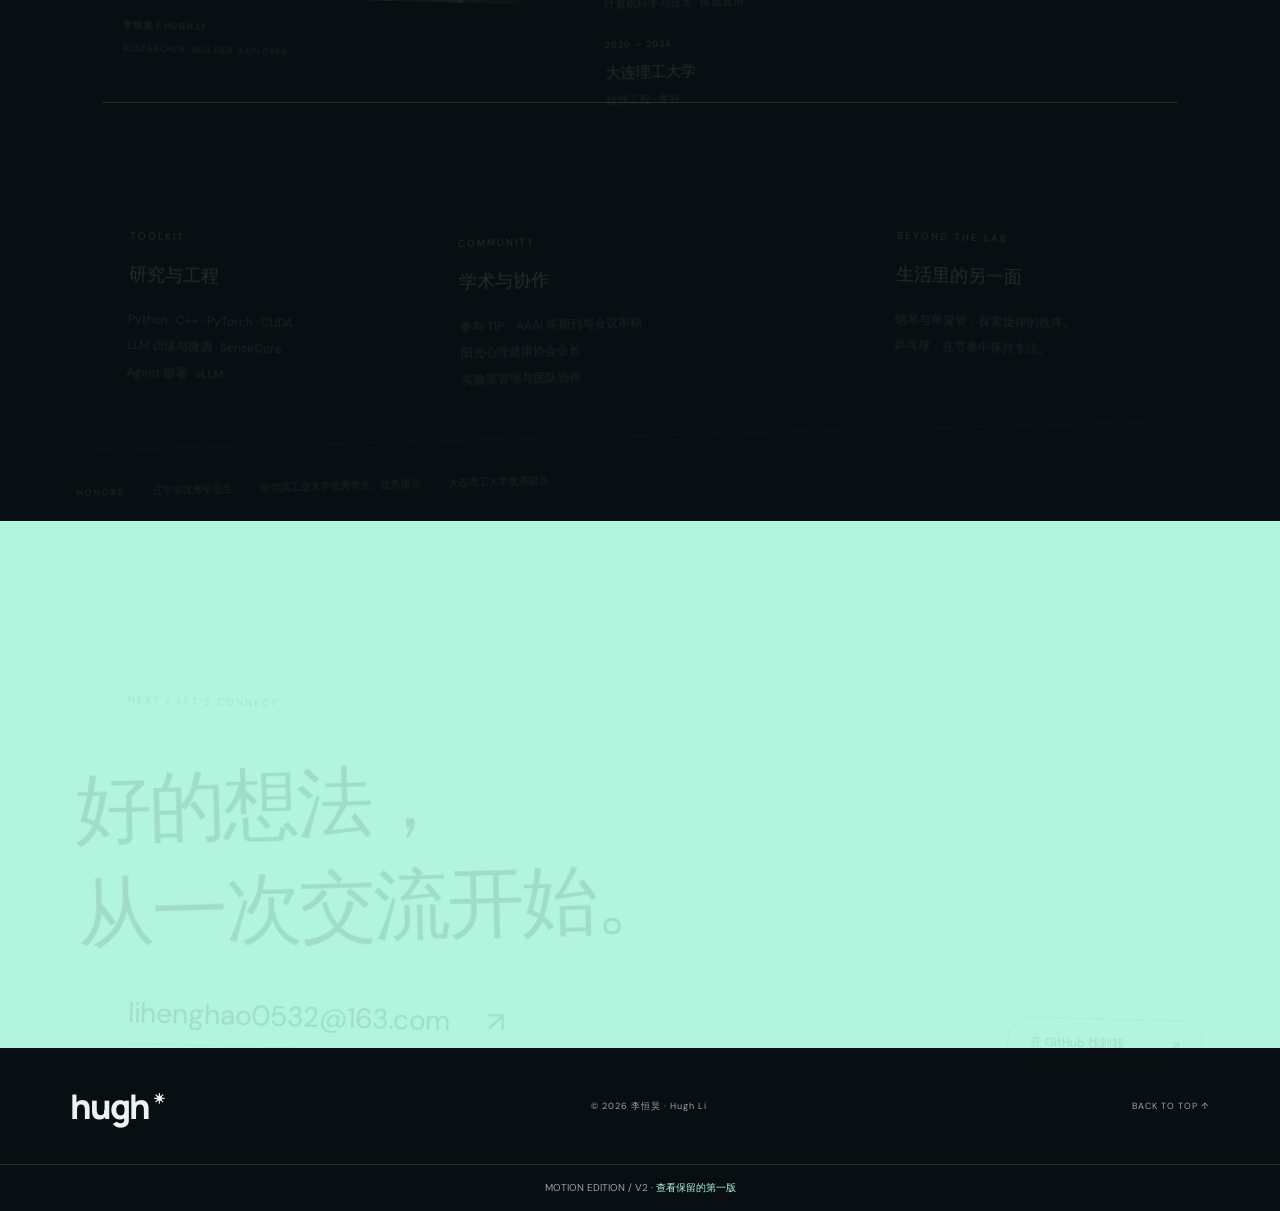
==== commit d038be5f: "Animate temporal particles and agent nodes continuously" ====
--- a/index.html
+++ b/index.html
@@ -45,8 +45,8 @@
 function dimensions(){mobile=innerWidth<=700;width=pin.clientWidth;height=pin.clientHeight;const d=Math.min(devicePixelRatio||1,1.75);canvas.width=width*d;canvas.height=height*d;ctx.setTransform(d,0,0,d,0,0);start=story.getBoundingClientRect().top+scrollY;length=Math.max(1,story.offsetHeight-height);metrics=[...document.querySelectorAll('.reveal')].map((el,i)=>({el,i,top:el.getBoundingClientRect().top+scrollY-(Number(el.dataset.offset)||0)}));points=Array.from({length:mobile?1600:3000},(_,i)=>({u:seed(i+1),v:seed(i+9000),r:seed(i+19000),group:i%3}));progress=target=clamp((scrollY-start)/length);wake()}
 function anchor(){return mobile?{x:width*.5,y:height*.68,s:Math.min(width*.34,height*.2)}:{x:width*(width<1000?.70:.75),y:height*.49,s:Math.min(width*(width<1000?.17:.205),height*.31)}}
 function form(p,index){const a=anchor(),angle=p.u*Math.PI*2,z=1-p.v*2,r=Math.sqrt(Math.max(0,1-z*z));if(index===0)return spherePoint(p,a);
-if(index===1){const cell=mobile?width*.28:Math.min(width*.16,205);return{x:a.x+(p.group-1)*cell+(p.u-.5)*cell*.82,y:a.y+(p.v-.5)*a.s*.92+Math.sin(p.u*8)*a.s*.035,z:p.r*.35}}
-if(index===2){const theta=p.group*Math.PI*2/3-Math.PI/2,cx=a.x+Math.cos(theta)*a.s*.84,cy=a.y+Math.sin(theta)*a.s*.7;return{x:cx+Math.cos(angle)*a.s*.25*r,y:cy+Math.sin(angle)*a.s*.25*r,z:z*.5}}
+if(index===1){const cell=mobile?width*.28:Math.min(width*.16,205),time=reduce.matches?0:ambientTime,phase=time*.8+p.u*8+p.group*.7,envelope=Math.sin(p.u*Math.PI)*Math.sin(p.v*Math.PI);return{x:a.x+(p.group-1)*cell+(p.u-.5)*cell*.82+Math.sin(time*.55+p.v*6+p.group)*cell*.035*envelope,y:a.y+(p.v-.5)*a.s*.92+Math.sin(phase)*a.s*.045,z:p.r*.35+Math.sin(phase+p.v*4)*.12}}
+if(index===2){const theta=p.group*Math.PI*2/3-Math.PI/2,cx=a.x+Math.cos(theta)*a.s*.84,cy=a.y+Math.sin(theta)*a.s*.7,time=reduce.matches?0:ambientTime,spin=time*(.24+p.group*.025),breathe=1+.065*Math.sin(time*.95+p.group*1.3),size=a.s*.25*breathe,x=Math.cos(angle)*r,depth=Math.sin(angle)*r,rx=x*Math.cos(spin)+depth*Math.sin(spin),rz=-x*Math.sin(spin)+depth*Math.cos(spin),tilt=.3+Math.sin(time*.4+p.group)*.1;return{x:cx+rx*size,y:cy+(z*Math.cos(tilt)-rz*Math.sin(tilt))*size,z:(z*Math.sin(tilt)+rz*Math.cos(tilt))*.5}}
 return{x:a.x+(p.group-1)*(mobile?width*.29:Math.min(width*.15,205))+(p.u-.5)*(mobile?90:160),y:a.y+(p.v-.5)*(mobile?135:230),z:0}}
 function timeline(p){const q=clamp(p)*3,from=Math.min(2,Math.floor(q)),local=q-from;return{from,to:from+1,t:range(local,.13,.86)}}
 function draw(p){ctx.clearRect(0,0,width,height);const stage=timeline(p),a=anchor(),burst=Math.sin(stage.t*Math.PI),opacity=1-range(p,.8,.98)*.78;for(let i=0;i<points.length;i++){const pt=points[i],from=form(pt,stage.from),to=form(pt,stage.to);const stagger=clamp((stage.t-pt.r*.12)/.88),m=smooth(stagger),flight=Math.sin(m*Math.PI);let x=mix(from.x,to.x,m)+Math.cos(pt.u*6.283+stage.from)*flight*a.s*(.75+pt.r*1.65),y=mix(from.y,to.y,m)+Math.sin(pt.v*6.283)*flight*a.s*(.8+pt.r),z=mix(from.z,to.z,m);const spin=p*Math.PI*1.6,dx=x-a.x,dy=y-a.y;x=a.x+dx*Math.cos(burst*.32)-dy*Math.sin(burst*.32);y=a.y+dx*Math.sin(burst*.32)+dy*Math.cos(burst*.32);if(stage.from===0&&stage.t<.01){x+=Math.sin(pt.v*7+spin)*3;y+=Math.cos(pt.u*8+spin)*3}let dist=Math.hypot(x-mouse.x,y-mouse.y);if(fine.matches&&!reduce.matches&&dist<85){x+=(x-mouse.x)*(1-dist/85)*.3;y+=(y-mouse.y)*(1-dist/85)*.3}ctx.fillStyle=`rgba(${Math.round(155+pt.r*35)},${Math.round(214+pt.r*30)},${Math.round(204+pt.r*28)},${(.25+(z+1)*.22)*opacity})`;const size=(mobile?.65:.8)+pt.r*.6+flight*.5;ctx.fillRect(x,y,size,size)}
@@ -56,7 +56,7 @@
 panels.forEach((el,i)=>{const reveal=range(p,.75,.96),flight=1-reveal,spacing=mobile?width*.3:Math.min(width*.157,214),pw=mobile?105:Math.min(190,width*.143),ph=mobile?148:238;el.style.width=pw+'px';el.style.height=ph+'px';const finalX=a.x+(i-1)*spacing,finalY=a.y;const x=finalX+(i-1)*width*.48*flight,y=finalY+(i===1?-height*.65:height*.5)*flight;el.style.transform=`translate3d(${x-pw/2}px,${y-ph/2}px,0) rotate(${(i-1)*65*flight}deg) rotateY(${(i-1)*45*flight}deg) scale(${.45+reveal*.55})`;el.style.opacity=range(p,.74,.87)});
 const active=Math.min(3,Math.round(p*3));const chipStage=Math.min(active,2);if(story.dataset.chipStage!==String(chipStage)){const labels=[["李恒昊 / Hugh","哈工大（深圳）","计算机科学与技术 · 直博","多模态大模型","视频理解","智能体系统"],["视频时序定位","在线视听事件解析","电影解说生成","RecPro · 提案学习","DBP-Net · 时序融合","端到端生成 Agent"],["车载 GUI Agent","HomeMate","LocalAgent","操作数据集与模型微调","端云协同与功能调用","模型与智能体本地部署"]];chips.forEach((el,i)=>{el.querySelector('.chip-label').textContent=labels[chipStage][i]});story.dataset.chipStage=String(chipStage);}track.forEach((el,i)=>el.classList.toggle('active',i===active));bar.style.transform=`translateX(${p*300}%)`;document.querySelector('#scene-count').textContent=`0${active+1} — 04`;document.querySelector('#shape-label').textContent=['个人背景 / 研究方向','视频定位 / 视听解析 / 解说生成','车载系统 / 家庭机器人 / 本地智能体','数据构建 / 模型微调 / 系统部署'][active];story.dataset.progress=p.toFixed(5);draw(p)}
 function updateContent(){for(const {el,i,top} of metrics){const arrival=clamp((scrollY+innerHeight-top)/(innerHeight*.72));const e=smooth(arrival),offset=reduce.matches?0:(1-e)*90;el.dataset.offset=String(offset);el.style.opacity=reduce.matches?1:.12+.88*e;el.style.transform=reduce.matches?'none':`translate3d(${(1-e)*(i%2?26:-26)}px,${offset}px,0) rotate(${(1-e)*(i%2?1.5:-1.5)}deg)`}const max=document.documentElement.scrollHeight-innerHeight;document.querySelector('.progress').style.width=(max>0?scrollY/max*100:0)+'%'}
-function frame(now){raf=0;const dt=Math.min(60,now-(last||now-16));last=now;const rate=1-Math.exp(-dt/85);progress+= (target-progress)*rate;if(Math.abs(target-progress)<.00005)progress=target;const ambientActive=!reduce.matches&&progress<.30&&scrollY>=start-height&&scrollY<start+story.offsetHeight;if(ambientActive)ambientTime+=dt/1000;if(!reduce.matches)updateScene(progress);else draw(0);updateContent();let cursorMoving=false;if(pointerVisible&&fine.matches&&!reduce.matches){cursorX+=(mouse.x-cursorX)*.25;cursorY+=(mouse.y-cursorY)*.25;cursor.style.left=cursorX+'px';cursor.style.top=cursorY+'px';cursorMoving=Math.abs(mouse.x-cursorX)+Math.abs(mouse.y-cursorY)>.4}if(ambientActive||Math.abs(target-progress)>.00005||cursorMoving)wake()}
+function frame(now){raf=0;const dt=Math.min(60,now-(last||now-16));last=now;const rate=1-Math.exp(-dt/85);progress+= (target-progress)*rate;if(Math.abs(target-progress)<.00005)progress=target;const ambientActive=!reduce.matches&&progress<.96&&scrollY>=start-height&&scrollY<start+story.offsetHeight;if(ambientActive)ambientTime+=dt/1000;if(!reduce.matches)updateScene(progress);else draw(0);updateContent();let cursorMoving=false;if(pointerVisible&&fine.matches&&!reduce.matches){cursorX+=(mouse.x-cursorX)*.25;cursorY+=(mouse.y-cursorY)*.25;cursor.style.left=cursorX+'px';cursor.style.top=cursorY+'px';cursorMoving=Math.abs(mouse.x-cursorX)+Math.abs(mouse.y-cursorY)>.4}if(ambientActive||Math.abs(target-progress)>.00005||cursorMoving)wake()}
 function wake(){if(!raf&&!document.hidden)raf=requestAnimationFrame(frame)}
 function onScroll(){target=reduce.matches?0:clamp((scrollY-start)/length);wake()}
 function configure(){document.documentElement.classList.toggle('motion-enabled',!reduce.matches);if(reduce.matches){chapters.forEach((el,i)=>{el.style.opacity=i?0:1;el.style.visibility=i?'hidden':'visible';el.style.transform='';el.setAttribute('aria-hidden',i?'true':'false')});cursor.style.display='none'}dimensions();onScroll()}
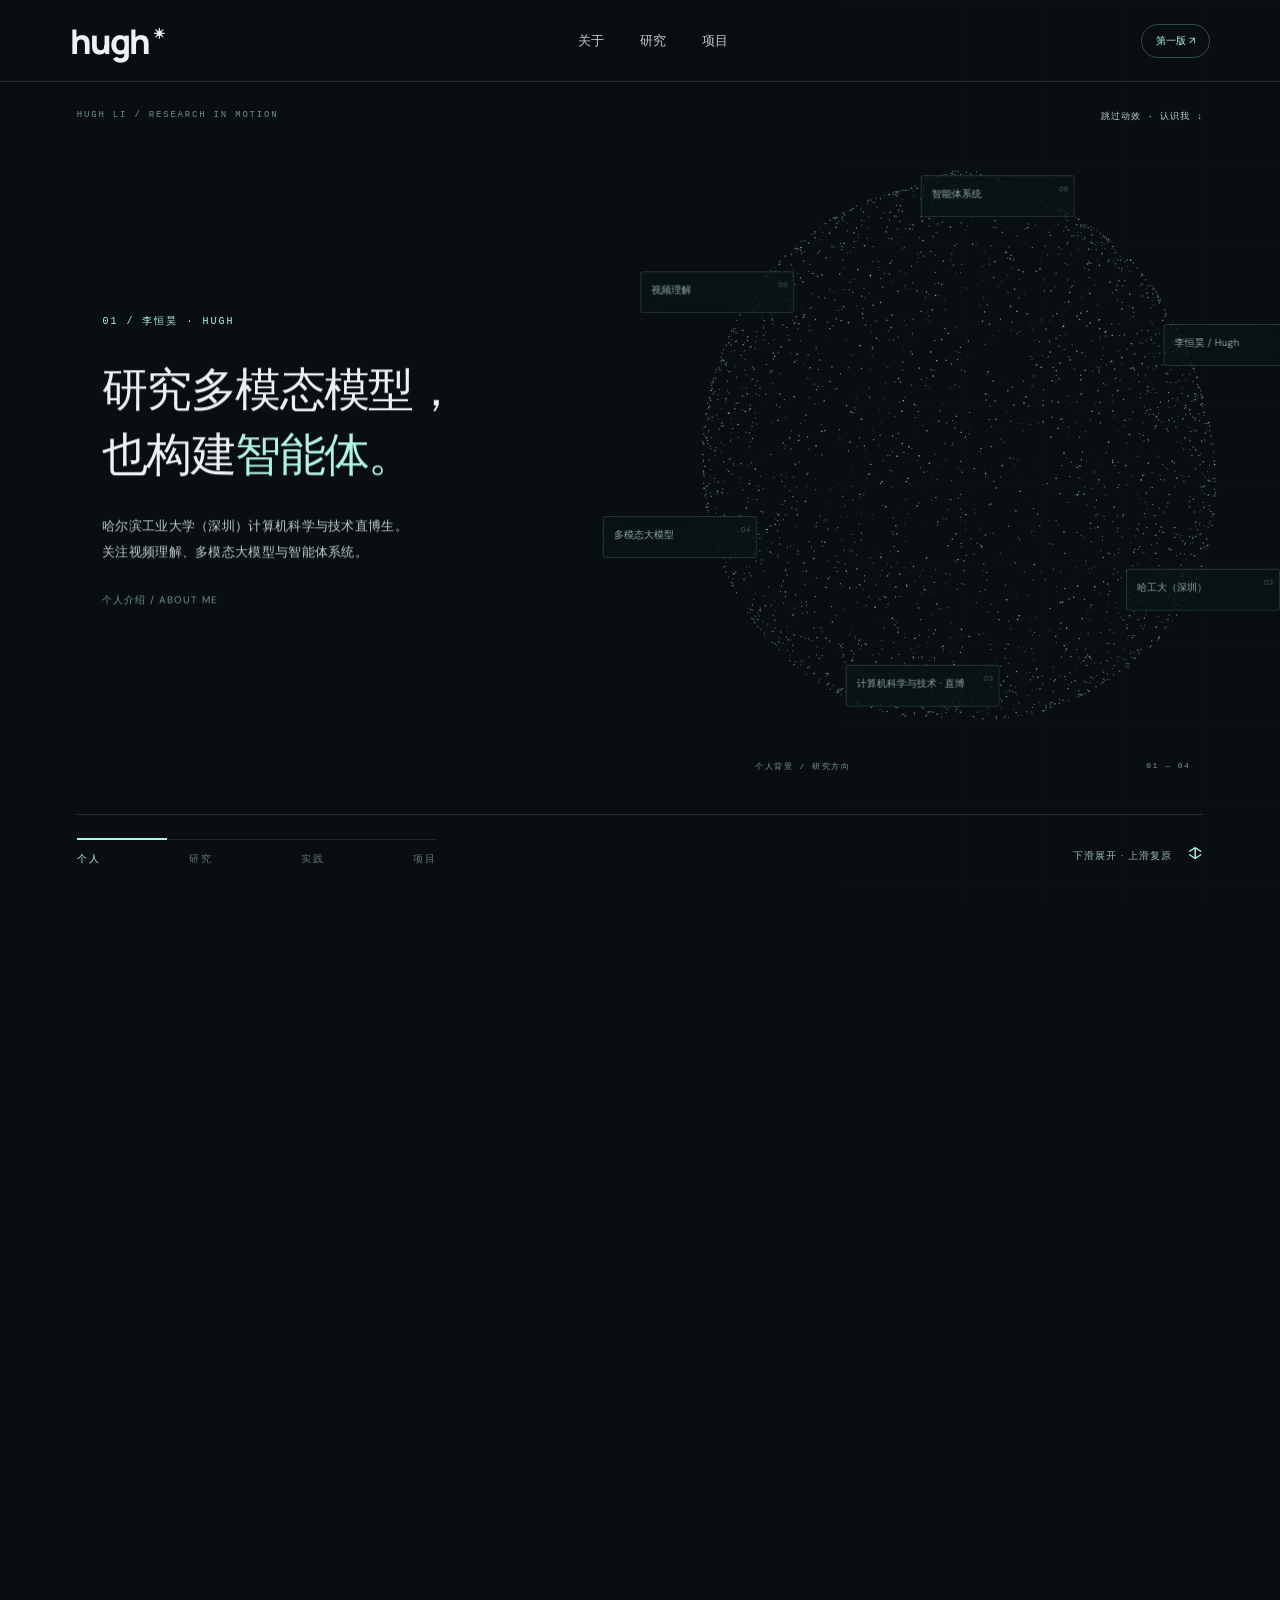
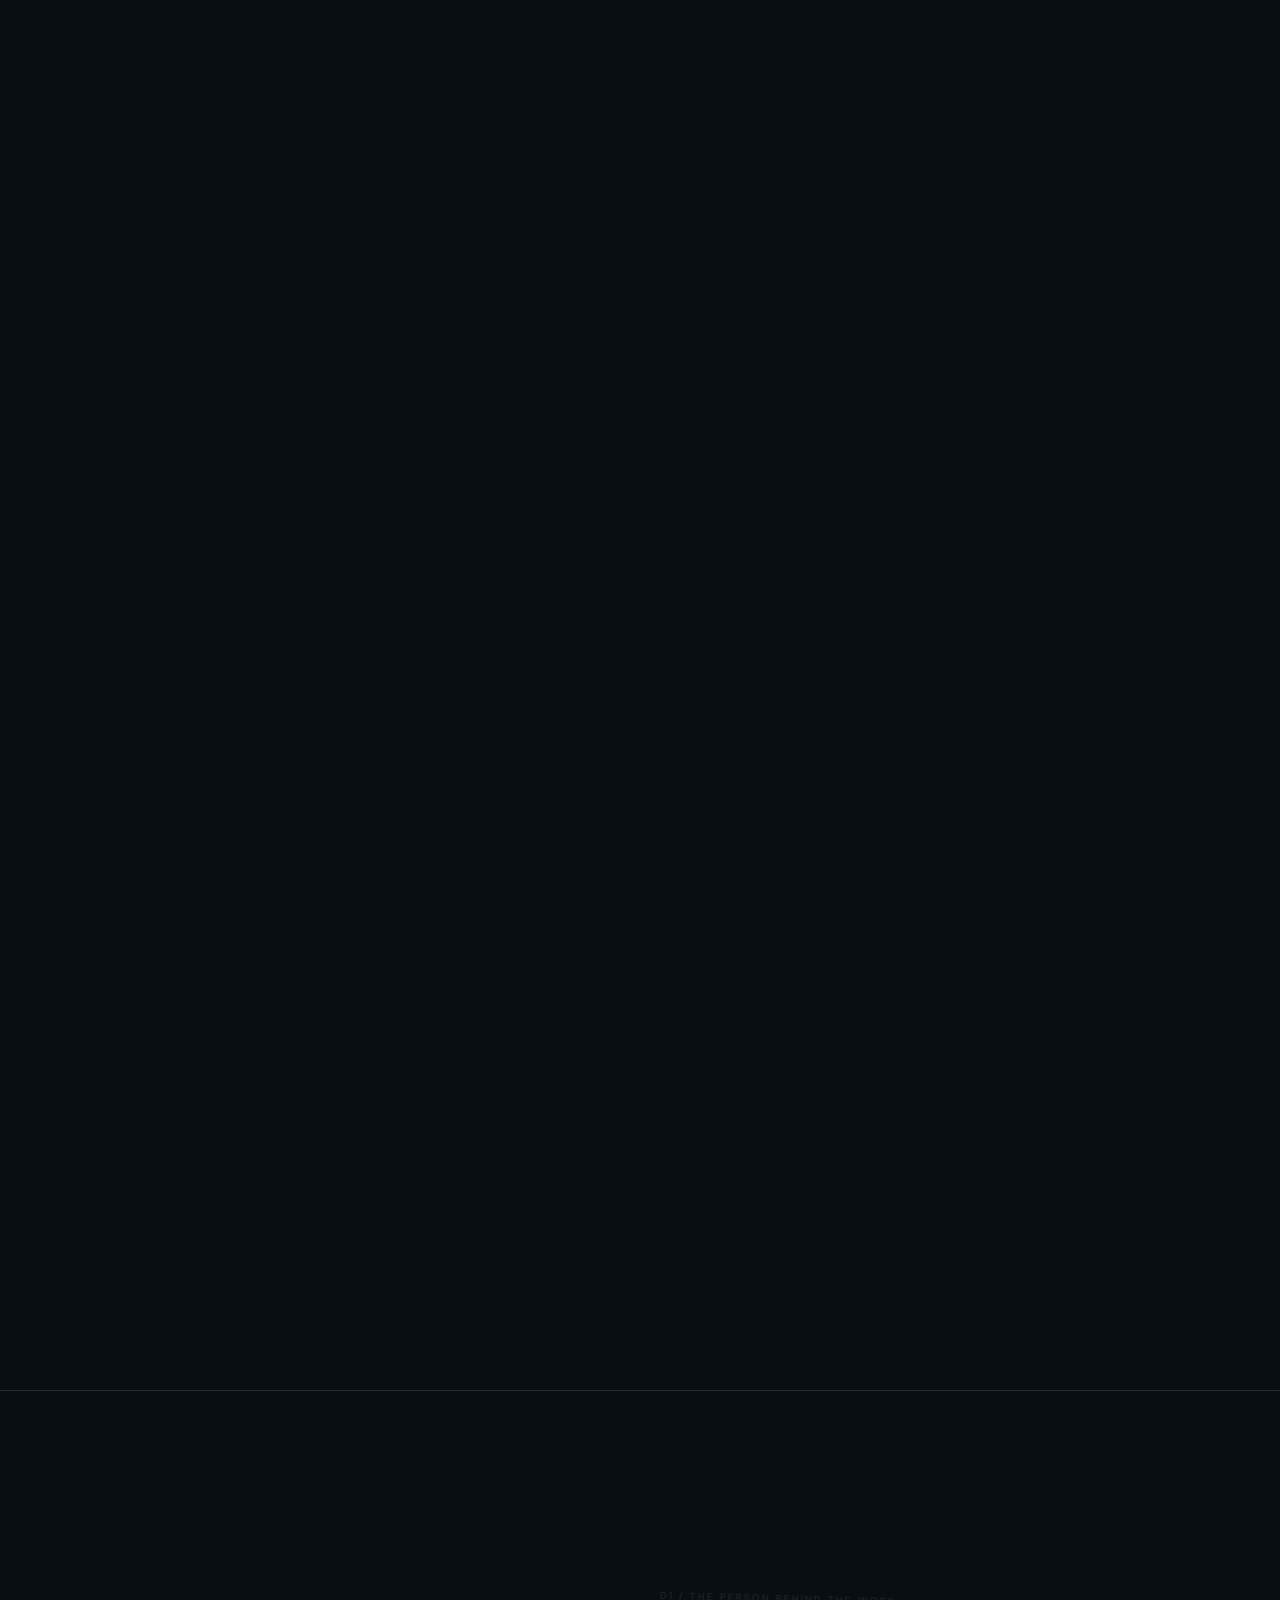
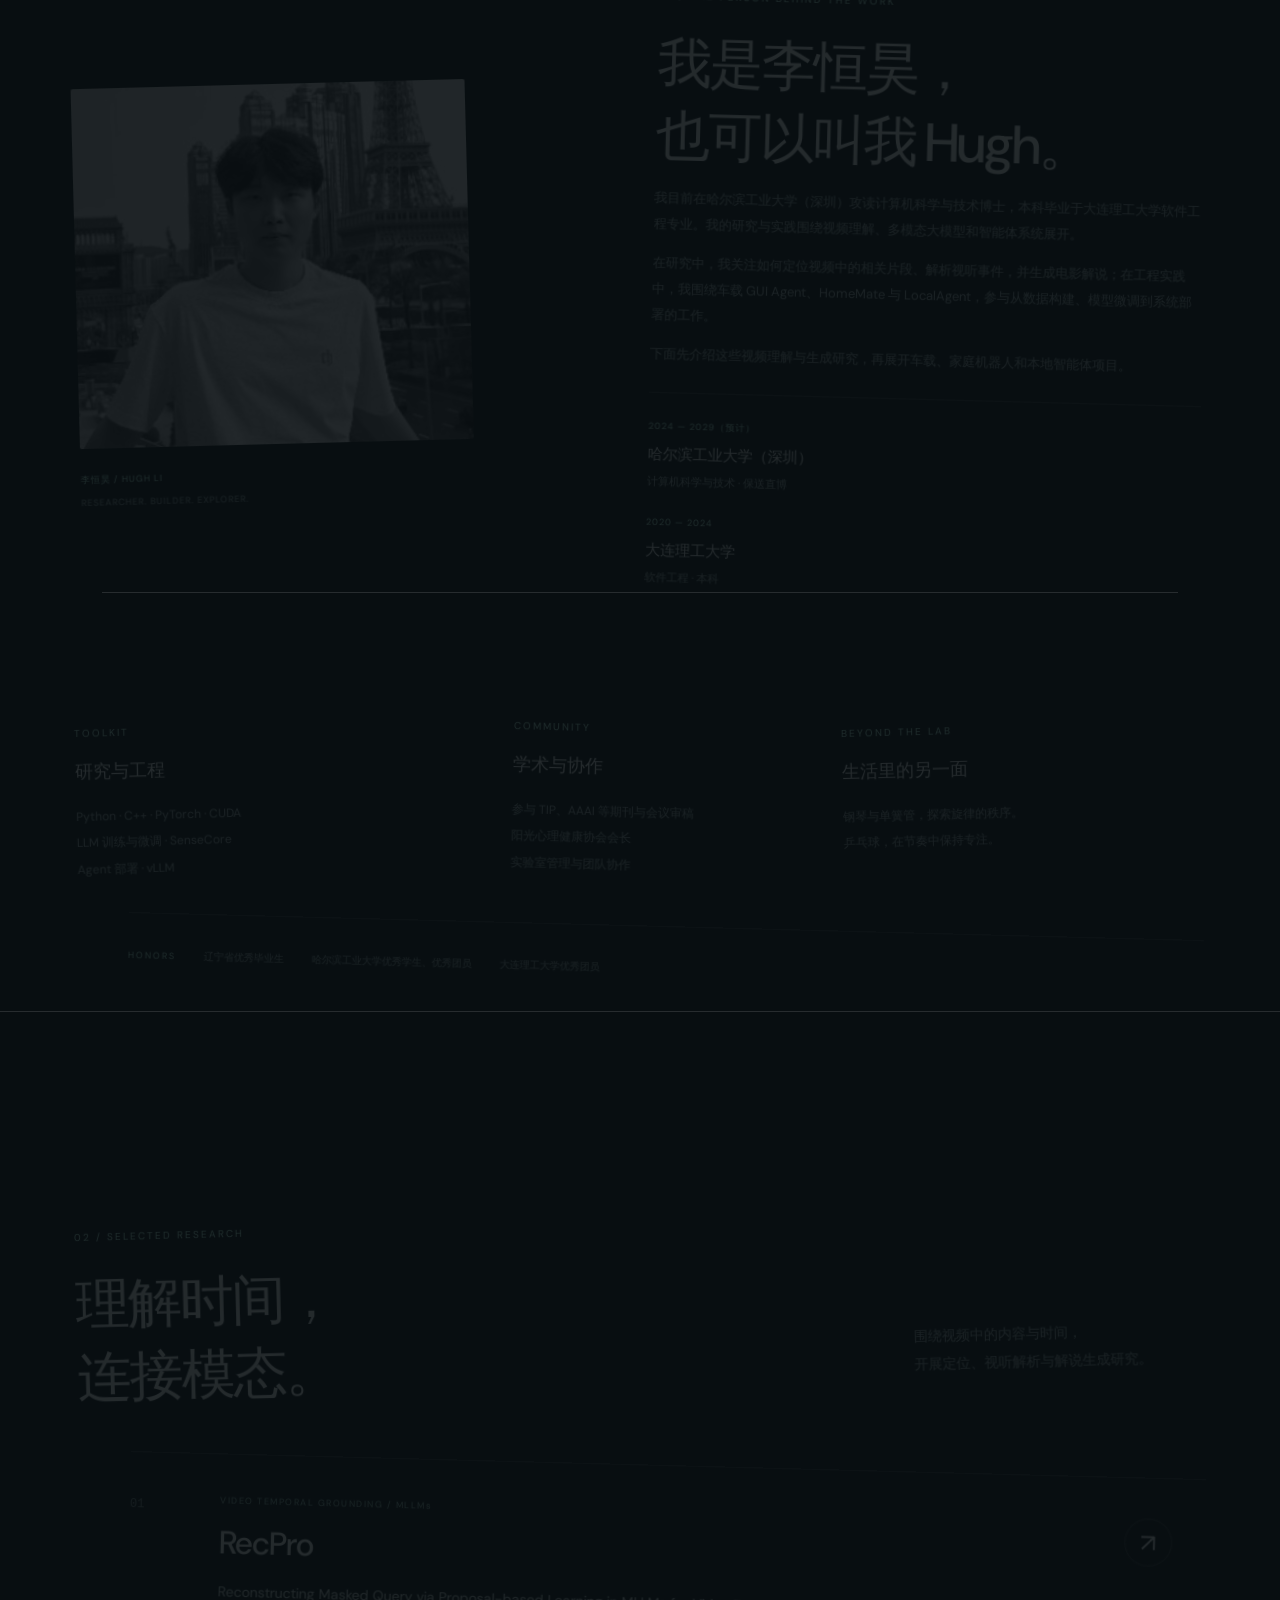
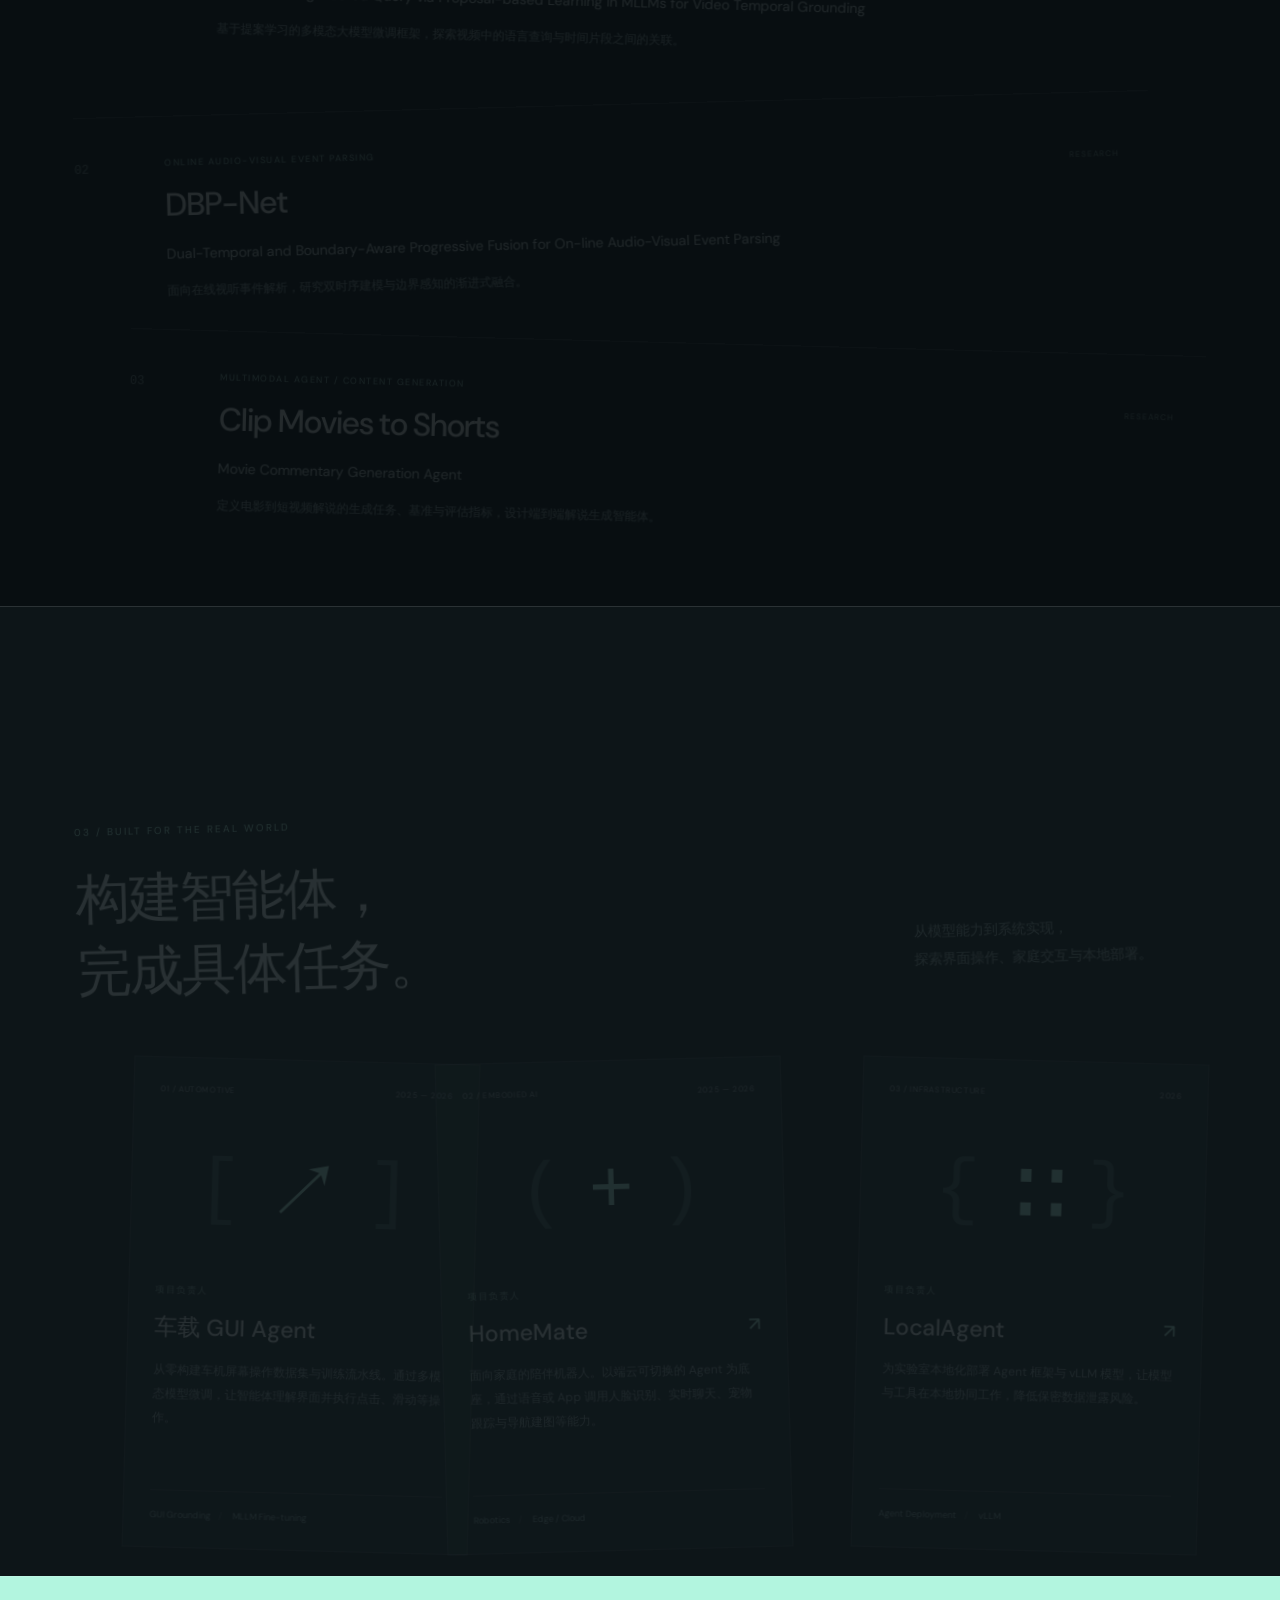
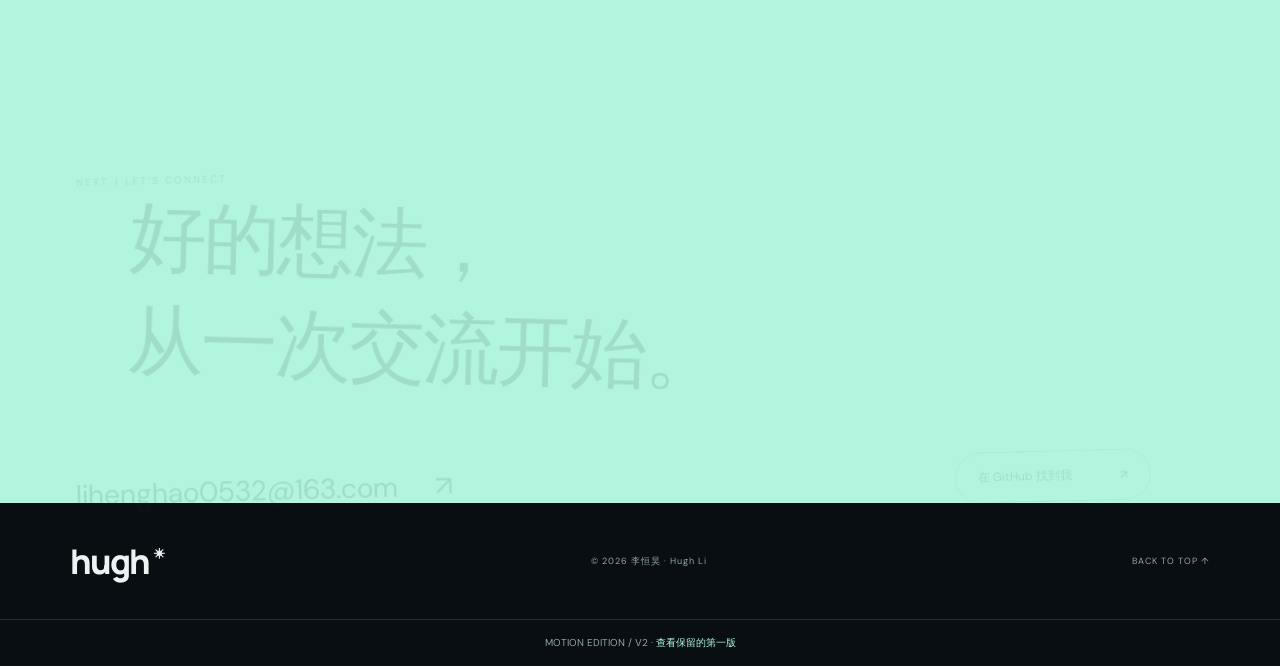
==== commit 25212d1c: "Lead with personal overview before research and projects" ====
--- a/index.html
+++ b/index.html
@@ -10,9 +10,9 @@
 @media(min-width:701px) and (max-width:1000px){.motion-panel h3{font-size:11px}.motion-panel p{font-size:8px}.panel-symbol{margin-top:22px;margin-bottom:18px}}
 @media(max-width:700px){.chapter{width:88%;top:151px}.chapter h1,.chapter h2{font-size:clamp(23px,6.8vw,38px);line-height:1.45;margin:20px 0}.chapter p{font-size:11px;line-height:1.9;letter-spacing:0}.scene-identity{font-size:8px;margin-top:14px}.signal-chip{width:103px;min-height:35px;padding:8px 13px 8px 7px;font-size:8px;line-height:1.5}.signal-chip b{font-size:6px;right:4px;top:4px}.motion-panel h3{font-size:11px}.motion-panel p{font-size:7px}.panel-symbol{margin:15px 0 10px}.panel-bottom{margin-top:9px}.scene-caption{letter-spacing:.2px}}
 </style></head>
-<body><a class="skip" href="#research">跳转到研究内容</a><div class="progress" aria-hidden="true"></div><div class="cursor" aria-hidden="true"></div><header class="v2-header"><a class="brand" href="#home">hugh<span>✳</span></a><nav aria-label="主导航"><a href="#research">研究</a><a href="#projects">项目</a><a href="#about">关于</a></nav><a class="version-link" href="v2.html">第一版 ↗</a></header>
+<body><a class="skip" href="#about">跳转到个人介绍</a><div class="progress" aria-hidden="true"></div><div class="cursor" aria-hidden="true"></div><header class="v2-header"><a class="brand" href="#home">hugh<span>✳</span></a><nav aria-label="主导航"><a href="#about">关于</a><a href="#research">研究</a><a href="#projects">项目</a></nav><a class="version-link" href="v2.html">第一版 ↗</a></header>
 <main><section class="scroll-story" id="home" aria-label="从感知到行动的滚动叙事"><div class="story-pin"><canvas id="morph-field" aria-hidden="true"></canvas><div class="scene-grid" aria-hidden="true"></div>
-<div class="story-top"><span>HUGH LI / RESEARCH IN MOTION</span><a href="#research">跳过动效 ↓</a></div>
+<div class="story-top"><span>HUGH LI / RESEARCH IN MOTION</span><a href="#about">跳过动效 · 认识我 ↓</a></div>
 <div class="chapter chapter-0"><div class="scene-kicker">01 / 李恒昊 · HUGH</div><h1>研究多模态模型，<br>也构建<span>智能体。</span></h1><p>哈尔滨工业大学（深圳）计算机科学与技术直博生。<br>关注视频理解、多模态大模型与智能体系统。</p><div class="scene-identity">个人介绍 / ABOUT ME</div></div>
 <div class="chapter chapter-1"><div class="scene-kicker">02 / 研究方向</div><h2>理解视频中的<br><span>内容与时间。</span></h2><p>研究视频时序定位与在线视听事件解析，<br>也探索从电影到短视频解说的端到端生成。</p><div class="scene-identity">视频时序定位 / 视听事件解析 / 解说生成</div></div>
 <div class="chapter chapter-2"><div class="scene-kicker">03 / 智能体实践</div><h2>让模型看懂界面，<br><span>调用工具，执行任务。</span></h2><p>围绕车载 GUI Agent 与家庭陪伴机器人，<br>将多模态感知接入具体的操作与交互流程。</p><div class="scene-identity">车载 GUI Agent / HomeMate</div></div>
@@ -23,17 +23,16 @@
 <div class="motion-panel"><div class="panel-top"><span class="panel-label">项目 / 03</span><span>↗</span></div><div class="panel-symbol">{ ∷ }</div><h3>LocalAgent</h3><p>实验室智能体与模型本地部署</p><div class="panel-bottom">LOCAL INTELLIGENCE</div></div></div>
 <div class="scene-caption" aria-hidden="true"><span id="shape-label">个人背景 / 研究方向</span><span id="scene-count">01 — 04</span></div>
 <div class="story-bottom"><div class="chapter-track" aria-hidden="true"><span>个人</span><span>研究</span><span>实践</span><span>项目</span><i></i></div><span class="scroll-instruction">下滑展开 · 上滑复原 <span>↕</span></span></div></div></section>
-<section class="intro section"><div class="section-label">THE QUESTION THAT DRIVES ME</div><p class="statement reveal">从<span>看见</span>，到<span>理解</span>，<br>再到自主<span>行动</span>。</p><div class="intro-bottom"><p>我关注多模态模型如何理解动态世界，以及智能体如何将感知与推理转化为真实场景中的行动。</p><div class="topics"><span>多模态大模型</span><span>多模态智能体</span><span>视频理解与定位</span><span>世界模型</span></div></div></section>
-<section class="section research" id="research"><div class="section-top reveal"><div><div class="section-label">01 / SELECTED RESEARCH</div><h2>理解时间，<br>连接模态。</h2></div><p>从视频时序定位到视听事件解析，<br>探索动态内容的理解与生成。</p></div>
+<section class="section about" id="about"><div class="about-grid"><div class="about-portrait reveal"><img src="portrait.jpg" width="288" height="360" alt="李恒昊的个人照片" loading="lazy"><div class="portrait-caption"><span>李恒昊 / HUGH LI</span><span>RESEARCHER. BUILDER. EXPLORER.</span></div></div><div class="about-copy reveal"><div class="section-label">01 / THE PERSON BEHIND THE WORK</div><h2>我是李恒昊，<br>也可以叫我 Hugh。</h2><p>我目前在哈尔滨工业大学（深圳）攻读计算机科学与技术博士，本科毕业于大连理工大学软件工程专业。我的研究与实践围绕视频理解、多模态大模型和智能体系统展开。</p><p>在研究中，我关注如何定位视频中的相关片段、解析视听事件，并生成电影解说；在工程实践中，我围绕车载 GUI Agent、HomeMate 与 LocalAgent，参与从数据构建、模型微调到系统部署的工作。</p><p>下面先介绍这些视频理解与生成研究，再展开车载、家庭机器人和本地智能体项目。</p><div class="education"><div><span>2024 — 2029（预计）</span><h4>哈尔滨工业大学（深圳）</h4><p>计算机科学与技术 · 保送直博</p></div><div><span>2020 — 2024</span><h4>大连理工大学</h4><p>软件工程 · 本科</p></div></div></div></div>
+<div class="details-grid"><div class="reveal"><div class="section-label">TOOLKIT</div><h3>研究与工程</h3><p>Python · C++ · PyTorch · CUDA<br>LLM 训练与微调 · SenseCore<br>Agent 部署 · vLLM</p></div><div class="reveal"><div class="section-label">COMMUNITY</div><h3>学术与协作</h3><p>参与 TIP、AAAI 等期刊与会议审稿<br>阳光心理健康协会会长<br>实验室管理与团队协作</p></div><div class="reveal"><div class="section-label">BEYOND THE LAB</div><h3>生活里的另一面</h3><p>钢琴与单簧管，探索旋律的秩序。<br>乒乓球，在节奏中保持专注。</p></div></div><div class="honors reveal"><span>HONORS</span><p>辽宁省优秀毕业生</p><p>哈尔滨工业大学优秀学生、优秀团员</p><p>大连理工大学优秀团员</p></div></section>
+<section class="section research" id="research"><div class="section-top reveal"><div><div class="section-label">02 / SELECTED RESEARCH</div><h2>理解时间，<br>连接模态。</h2></div><p>围绕视频中的内容与时间，<br>开展定位、视听解析与解说生成研究。</p></div>
 <article class="research-row reveal"><div class="index">01</div><div><div class="meta">VIDEO TEMPORAL GROUNDING / MLLMs</div><h3>RecPro</h3><p class="paper-title">Reconstructing Masked Query via Proposal-based Learning in MLLMs for Video Temporal Grounding</p><p>基于提案学习的多模态大模型微调框架，探索视频中的语言查询与时间片段之间的关联。</p></div><a class="round-link" href="https://github.com/LHHugh/RecPro" target="_blank" rel="noopener noreferrer" aria-label="查看 RecPro GitHub 源码">↗</a></article>
 <article class="research-row reveal"><div class="index">02</div><div><div class="meta">ONLINE AUDIO-VISUAL EVENT PARSING</div><h3>DBP-Net</h3><p class="paper-title">Dual-Temporal and Boundary-Aware Progressive Fusion for On-line Audio-Visual Event Parsing</p><p>面向在线视听事件解析，研究双时序建模与边界感知的渐进式融合。</p></div><span class="research-type">RESEARCH</span></article>
 <article class="research-row reveal"><div class="index">03</div><div><div class="meta">MULTIMODAL AGENT / CONTENT GENERATION</div><h3>Clip Movies to Shorts</h3><p class="paper-title">Movie Commentary Generation Agent</p><p>定义电影到短视频解说的生成任务、基准与评估指标，设计端到端解说生成智能体。</p></div><span class="research-type">RESEARCH</span></article></section>
-<section class="section projects" id="projects"><div class="section-top reveal"><div><div class="section-label">02 / BUILT FOR THE REAL WORLD</div><h2>把研究，<br>带进真实世界。</h2></div><p>从车载屏幕到家庭空间，<br>构建能够落地的智能体系统。</p></div><div class="project-grid">
+<section class="section projects" id="projects"><div class="section-top reveal"><div><div class="section-label">03 / BUILT FOR THE REAL WORLD</div><h2>构建智能体，<br>完成具体任务。</h2></div><p>从模型能力到系统实现，<br>探索界面操作、家庭交互与本地部署。</p></div><div class="project-grid">
 <article class="project-card reveal"><div class="project-top"><span>01 / AUTOMOTIVE</span><span>2025 — 2026</span></div><div class="project-glyph" aria-hidden="true">[ <span>↗</span> ]</div><div class="meta">项目负责人</div><h3>车载 GUI Agent</h3><p>从零构建车机屏幕操作数据集与训练流水线。通过多模态模型微调，让智能体理解界面并执行点击、滑动等操作。</p><div class="tags"><span>GUI Grounding</span><span>MLLM Fine-tuning</span></div></article>
 <a class="project-card reveal" href="https://github.com/LHHugh/HomeMate" target="_blank" rel="noopener noreferrer"><div class="project-top"><span>02 / EMBODIED AI</span><span>2025 — 2026</span></div><div class="project-glyph" aria-hidden="true">( <span>+</span> )</div><div class="meta">项目负责人</div><h3>HomeMate <span>↗</span></h3><p>面向家庭的陪伴机器人。以端云可切换的 Agent 为底座，通过语音或 App 调用人脸识别、实时聊天、宠物跟踪与导航建图等能力。</p><div class="tags"><span>Robotics</span><span>Edge / Cloud</span></div></a>
 <a class="project-card reveal" href="https://lhhugh.github.io/LocalAgent" target="_blank" rel="noopener noreferrer"><div class="project-top"><span>03 / INFRASTRUCTURE</span><span>2026</span></div><div class="project-glyph" aria-hidden="true">{ <span>∷</span> }</div><div class="meta">项目负责人</div><h3>LocalAgent <span>↗</span></h3><p>为实验室本地化部署 Agent 框架与 vLLM 模型，让模型与工具在本地协同工作，降低保密数据泄露风险。</p><div class="tags"><span>Agent Deployment</span><span>vLLM</span></div></a></div></section>
-<section class="section about" id="about"><div class="about-grid"><div class="about-portrait reveal"><img src="portrait.jpg" width="288" height="360" alt="李恒昊的个人照片" loading="lazy"><div class="portrait-caption"><span>李恒昊 / HUGH LI</span><span>RESEARCHER. BUILDER. EXPLORER.</span></div></div><div class="about-copy reveal"><div class="section-label">03 / THE PERSON BEHIND THE WORK</div><h2>保持好奇。<br>持续构建。</h2><p>我是李恒昊，也可以叫我 Hugh。目前在哈尔滨工业大学（深圳）攻读计算机科学与技术博士，关注多模态智能体与视频理解。</p><p>我喜欢快速学习并尝试新技术，也享受与团队一起把研究想法变成可运行系统的过程。</p><div class="education"><div><span>2024 — 2029（预计）</span><h4>哈尔滨工业大学（深圳）</h4><p>计算机科学与技术 · 保送直博</p></div><div><span>2020 — 2024</span><h4>大连理工大学</h4><p>软件工程 · 本科</p></div></div></div></div>
-<div class="details-grid"><div class="reveal"><div class="section-label">TOOLKIT</div><h3>研究与工程</h3><p>Python · C++ · PyTorch · CUDA<br>LLM 训练与微调 · SenseCore<br>Agent 部署 · vLLM</p></div><div class="reveal"><div class="section-label">COMMUNITY</div><h3>学术与协作</h3><p>参与 TIP、AAAI 等期刊与会议审稿<br>阳光心理健康协会会长<br>实验室管理与团队协作</p></div><div class="reveal"><div class="section-label">BEYOND THE LAB</div><h3>生活里的另一面</h3><p>钢琴与单簧管，探索旋律的秩序。<br>乒乓球，在节奏中保持专注。</p></div></div><div class="honors reveal"><span>HONORS</span><p>辽宁省优秀毕业生</p><p>哈尔滨工业大学优秀学生、优秀团员</p><p>大连理工大学优秀团员</p></div></section>
 <section class="contact section" id="contact"><div class="section-label reveal">NEXT / LET’S CONNECT</div><h2 class="reveal">好的想法，<br>从一次<span>交流</span>开始。</h2><div class="contact-bottom reveal"><a href="mailto:lihenghao0532@163.com" class="email">lihenghao0532@163.com <span>↗</span></a><a class="pill" href="https://github.com/LHHugh" target="_blank" rel="noopener noreferrer">在 GitHub 找到我 <span>↗</span></a></div></section><footer><a href="#home" class="brand">hugh<span>✳</span></a><span>© 2026 李恒昊 · Hugh Li</span><a href="#home">BACK TO TOP ↑</a></footer><div class="version-note">MOTION EDITION / V2 · <a href="v2.html">查看保留的第一版</a></div></main><script>(()=>{'use strict';
 const story=document.querySelector('.scroll-story'),pin=document.querySelector('.story-pin'),canvas=document.querySelector('#morph-field'),ctx=canvas.getContext('2d'),reduce=matchMedia('(prefers-reduced-motion: reduce)'),fine=matchMedia('(pointer:fine)');
 const chapters=[...document.querySelectorAll('.chapter')],chips=[...document.querySelectorAll('.signal-chip')],panels=[...document.querySelectorAll('.motion-panel')],track=[...document.querySelectorAll('.chapter-track span')],bar=document.querySelector('.chapter-track i'),cursor=document.querySelector('.cursor');
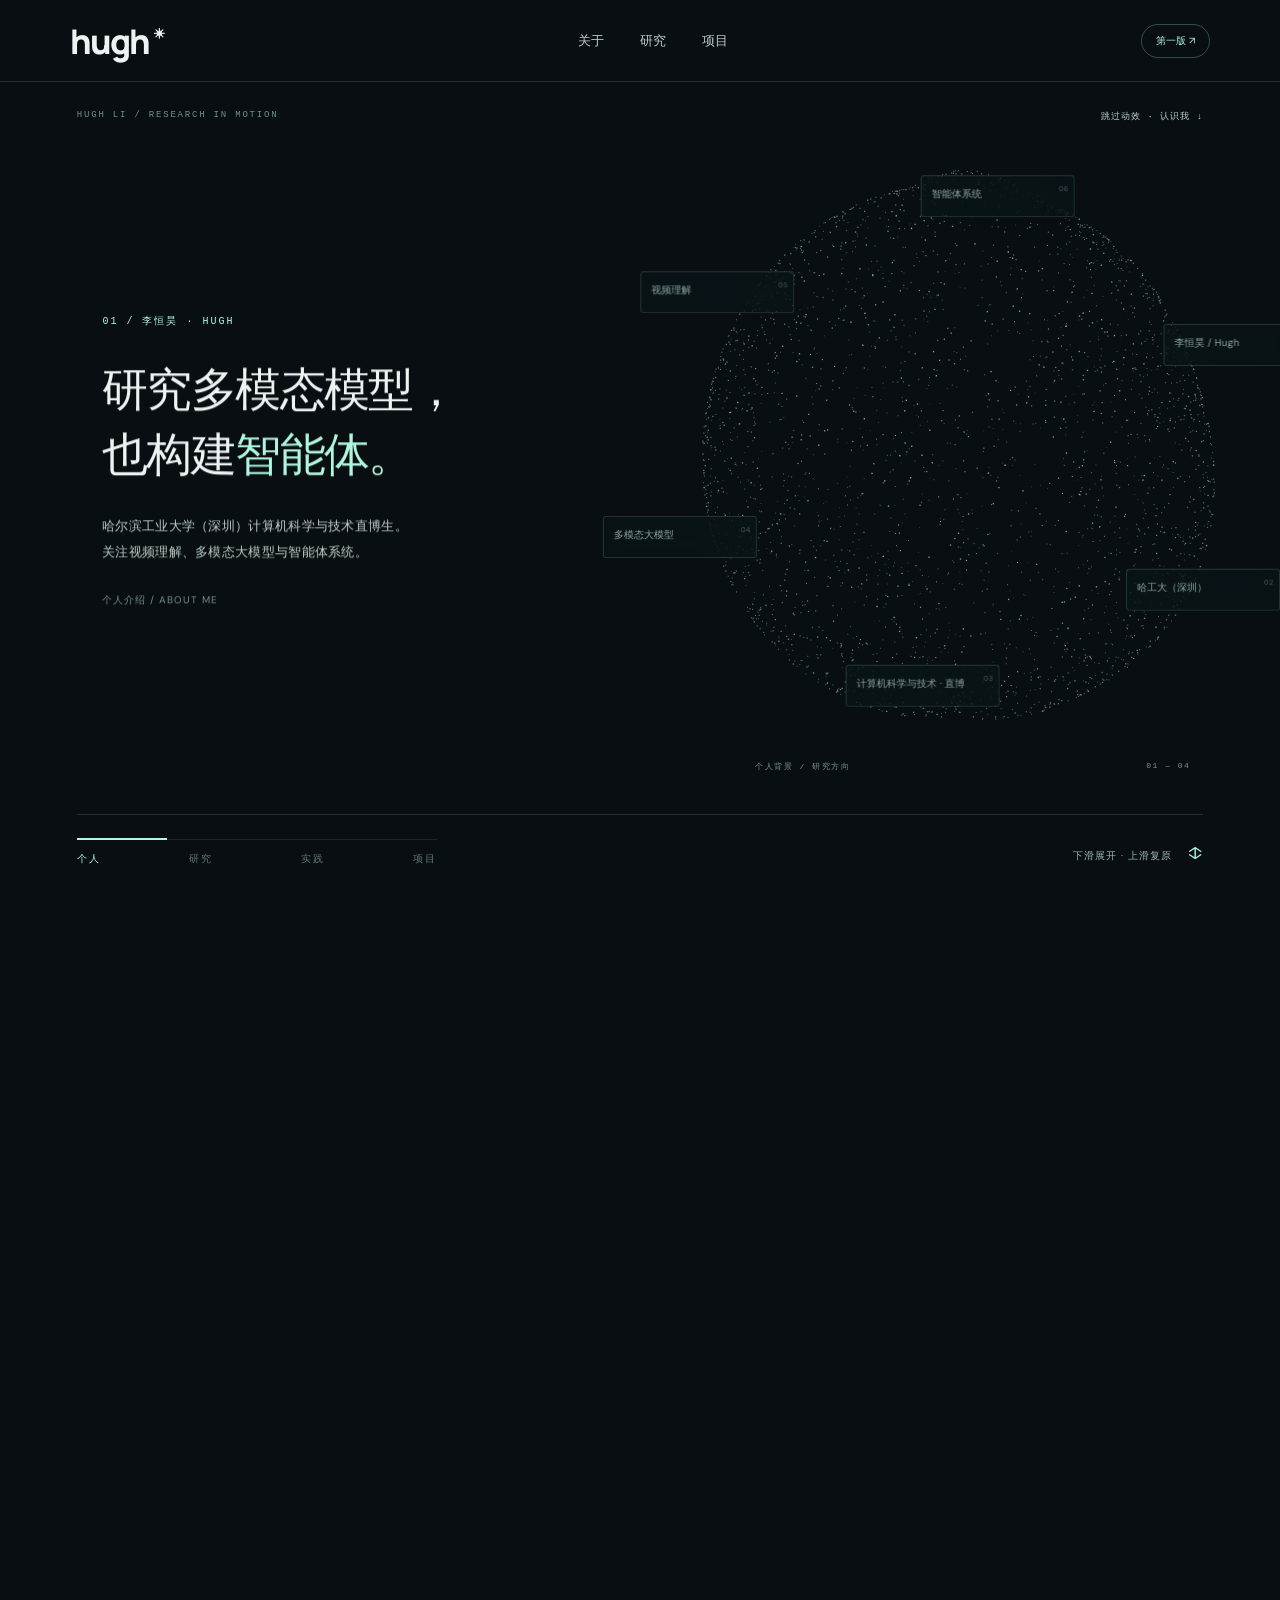
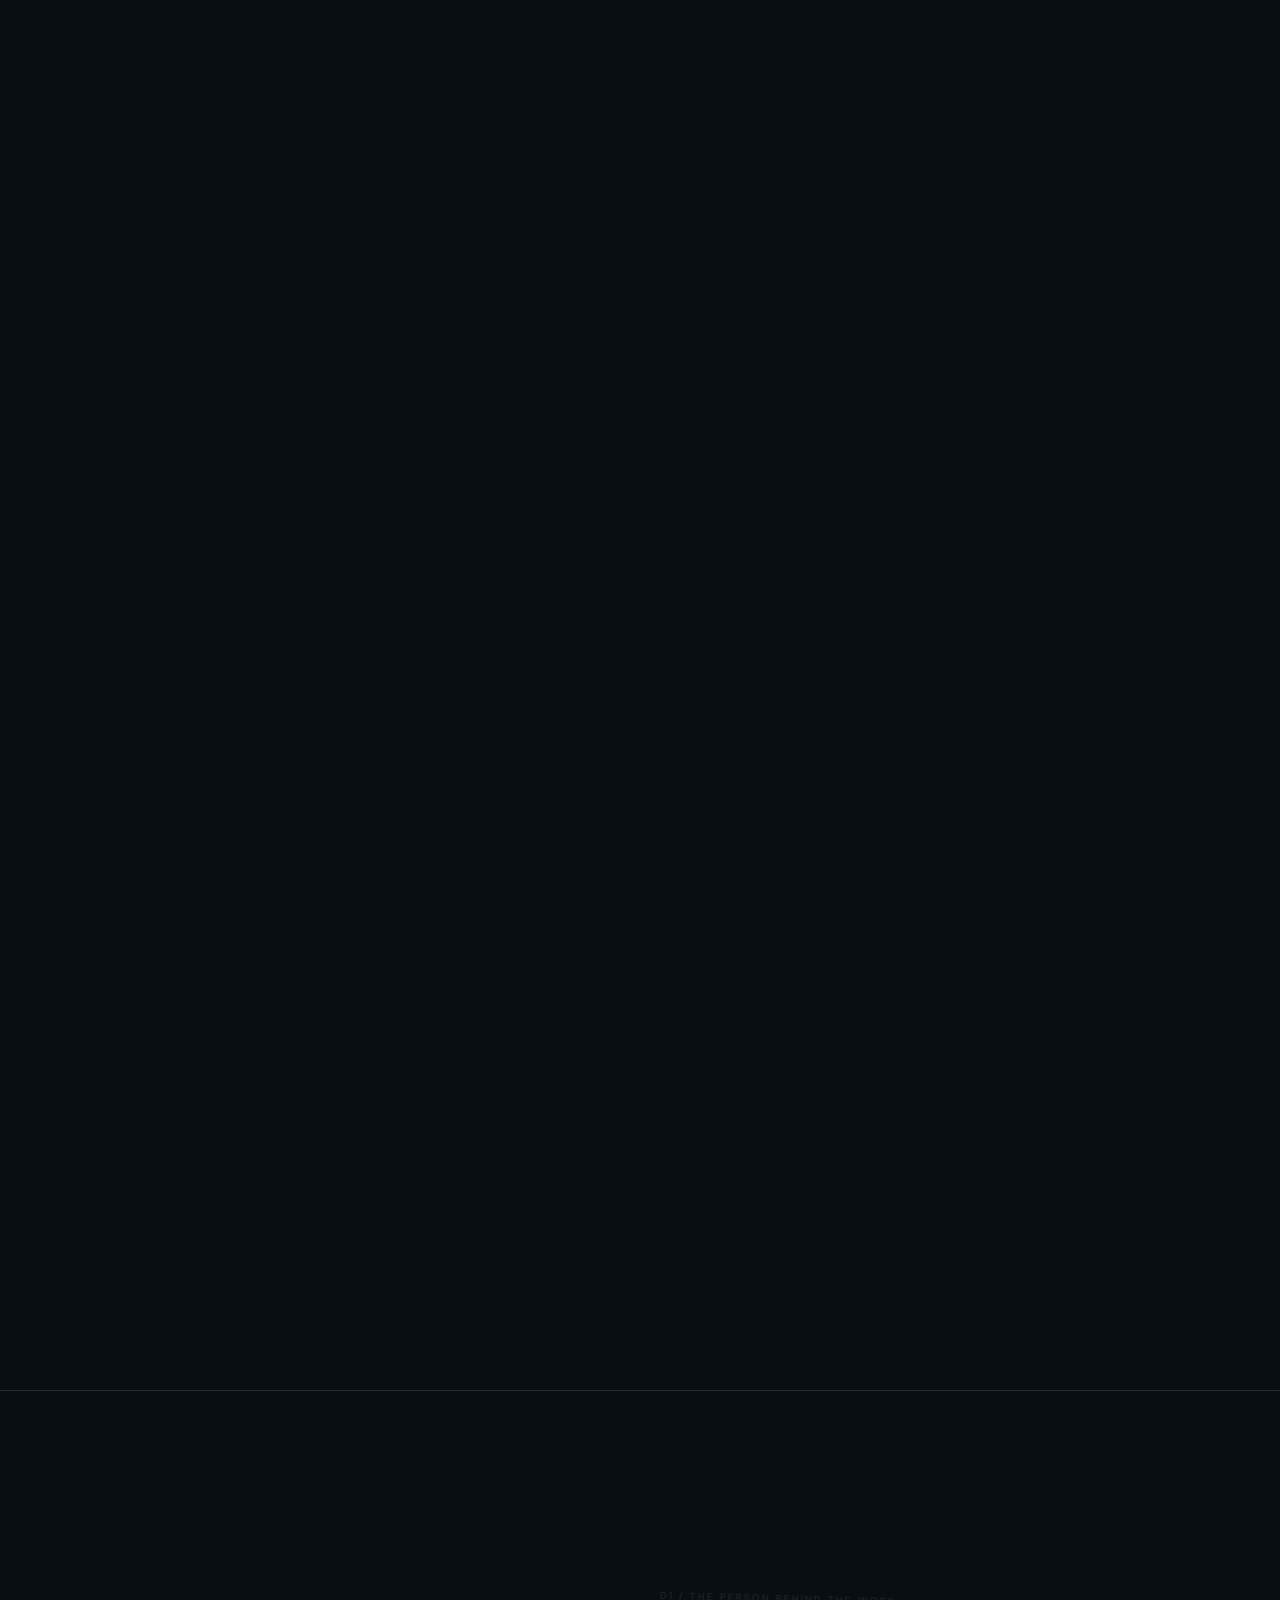
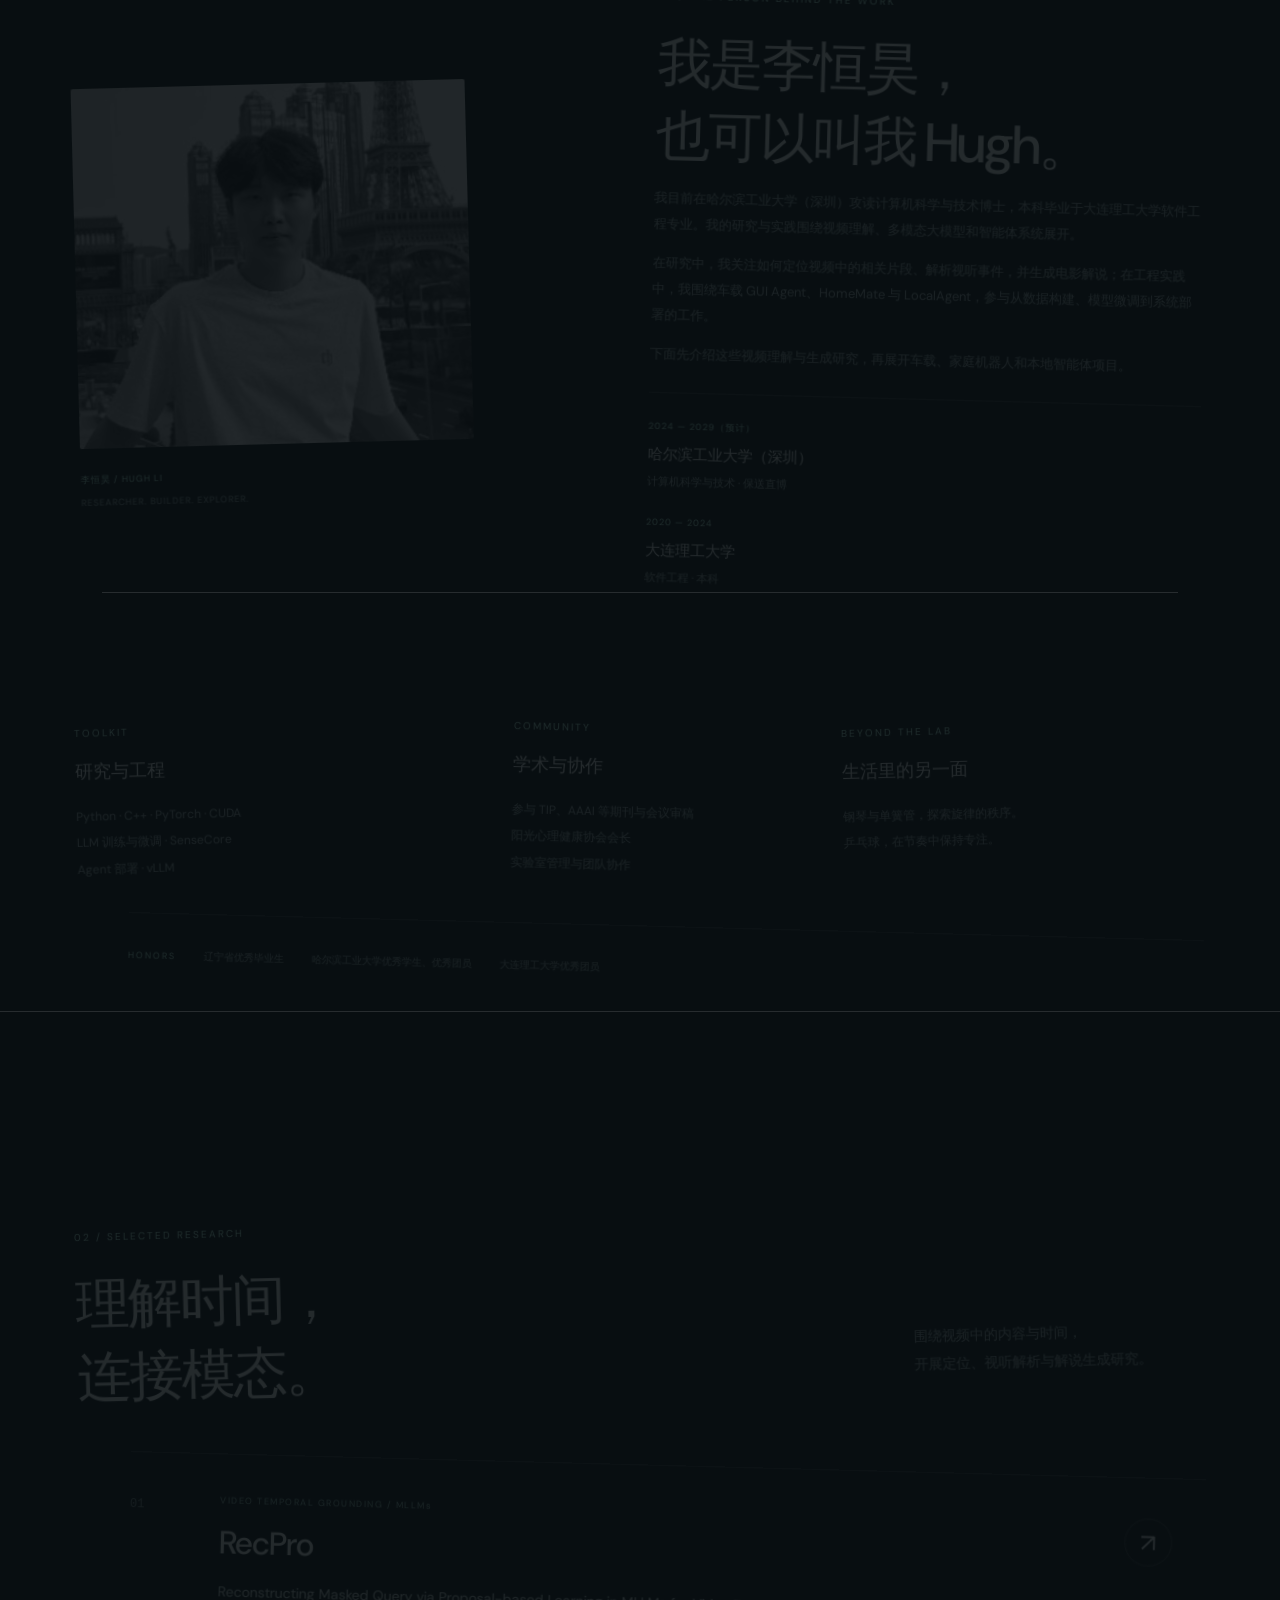
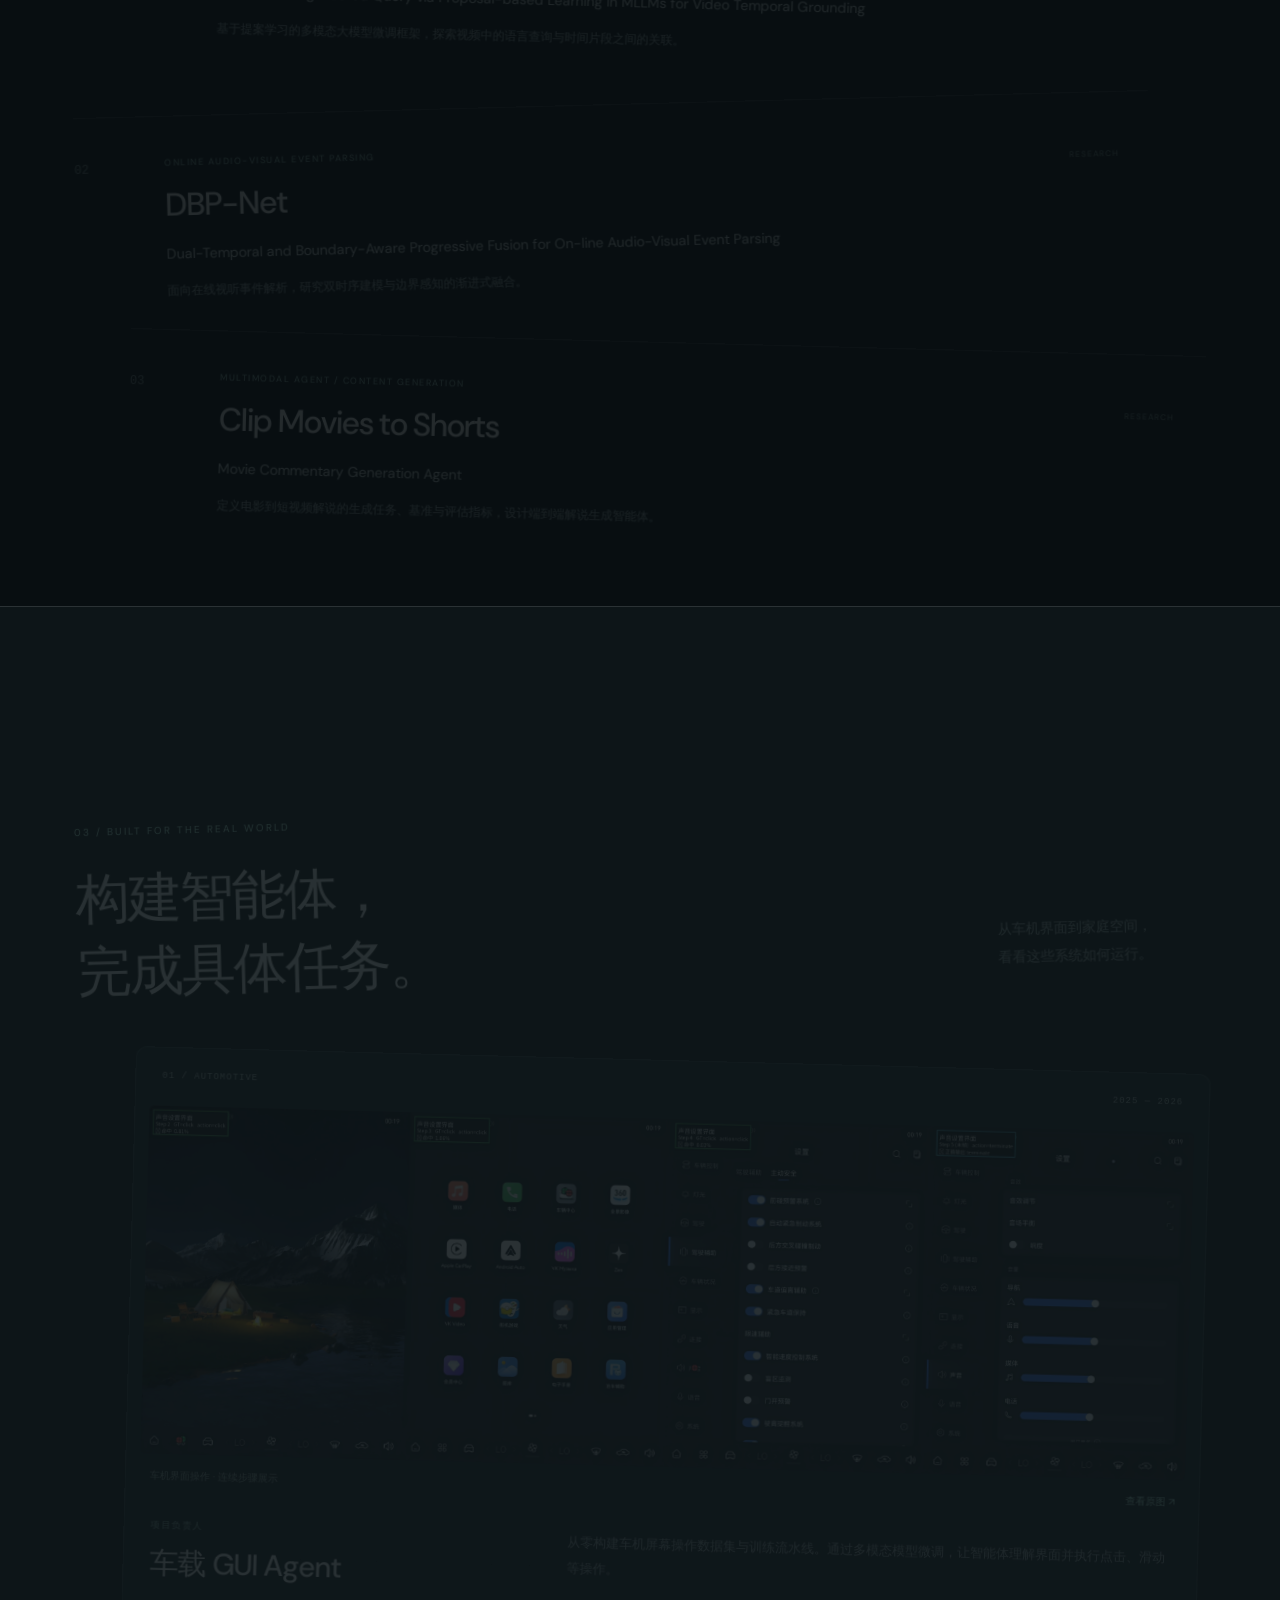
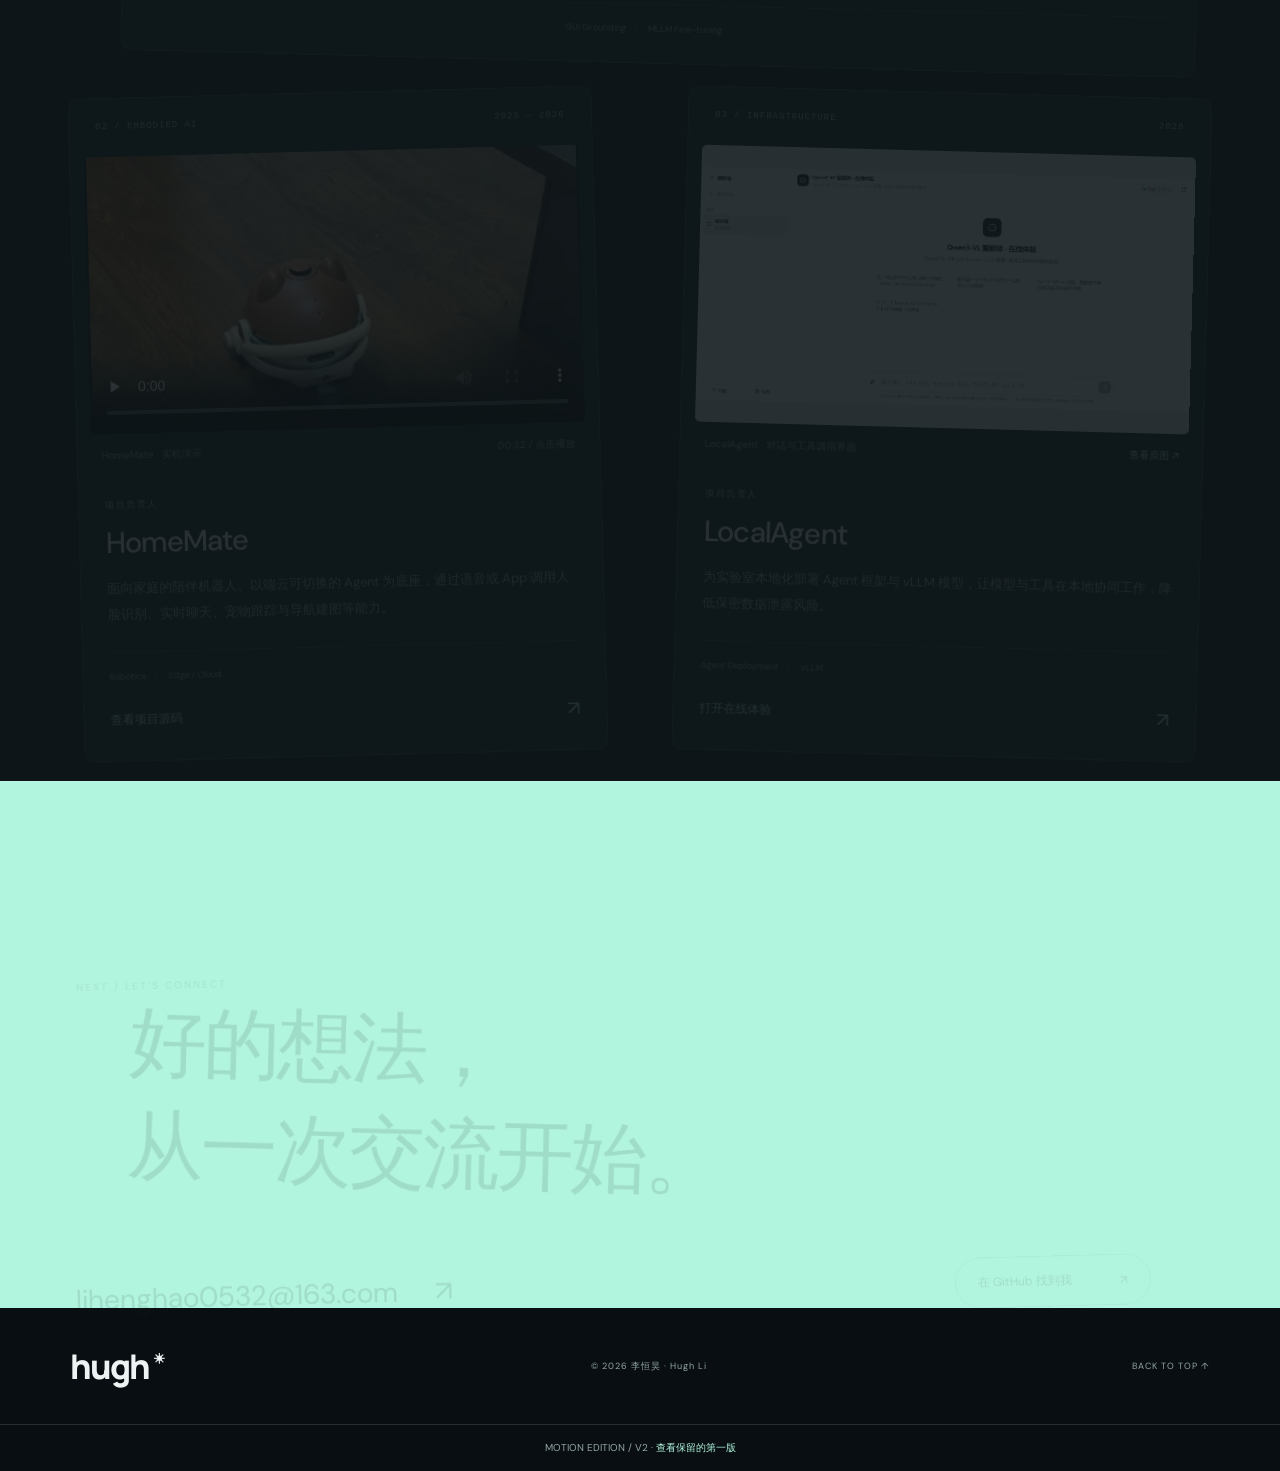
==== commit 1135b954: "Show project demos in a responsive media showcase" ====
--- a/index.html
+++ b/index.html
@@ -1,5 +1,5 @@
 <!DOCTYPE html>
-<html lang="zh-CN"><head><meta charset="UTF-8"><meta name="viewport" content="width=device-width,initial-scale=1"><meta name="theme-color" content="#080e11"><meta name="description" content="李恒昊 Hugh — 哈尔滨工业大学（深圳）计算机科学与技术直博生。探索多模态大模型、视频理解与智能体。"><title>Hugh · 李恒昊 — Motion / V2</title><link rel="icon" href="data:image/svg+xml,%3Csvg xmlns='http://www.w3.org/2000/svg' viewBox='0 0 64 64'%3E%3Crect width='64' height='64' rx='16' fill='%23080e11'/%3E%3Cpath d='M18 16v32m28-32v32M18 32h28' stroke='%23b2f5df' stroke-width='7'/%3E%3C/svg%3E"><link rel="stylesheet" href="style.css"><link rel="stylesheet" href="sections.css"><style>html{scroll-behavior:smooth}.v2-header{position:absolute;height:82px}.v2-header .version-link{font-size:10px;color:var(--mint);border:1px solid #b2f5df44;border-radius:24px;padding:9px 14px}.scroll-story{height:100svh;min-height:720px;position:relative}.motion-enabled .scroll-story{height:510svh;min-height:0}.story-pin{height:100svh;min-height:650px;position:relative;overflow:hidden;background:#080e11}.motion-enabled .story-pin{position:sticky;top:0}.scene-grid{position:absolute;inset:0;opacity:.16;background-image:linear-gradient(#6b8c821b 1px,transparent 1px),linear-gradient(90deg,#6b8c821b 1px,transparent 1px);background-size:80px 80px;mask-image:linear-gradient(90deg,transparent 25%,#000)}#morph-field{position:absolute;width:100%;height:100%;inset:0;pointer-events:none}.story-top{position:absolute;top:110px;left:6%;right:6%;display:flex;justify-content:space-between;z-index:4;color:#6f918b;font:9px monospace;letter-spacing:1.8px}.story-top a{letter-spacing:1px;color:#bad2c9}.chapter{position:absolute;left:8%;top:50%;width:55%;transform:translateY(-46%);z-index:3;pointer-events:none}.chapter:not(.chapter-0){opacity:0;visibility:hidden}.chapter h1{font-size:clamp(64px,7.8vw,124px);letter-spacing:-.055em;margin:28px 0}.chapter h2{font-size:clamp(48px,5.7vw,88px);letter-spacing:-.055em;line-height:1.2;margin:28px 0}.chapter h2 span{color:var(--mint)}.chapter p{font-size:18px;line-height:1.9;letter-spacing:2px;color:#bdcdca}.scene-kicker{font:10px monospace;letter-spacing:2px;color:var(--mint)}.scene-identity{font-size:10px;line-height:1.8;letter-spacing:1px;color:#74918b;margin-top:27px}.object-stage{position:absolute;inset:0;pointer-events:none;z-index:2;perspective:1100px}.signal-chip{position:absolute;left:0;top:0;width:116px;padding:11px 12px;border:1px solid #9fcdb841;color:#bdd9d1;background:#0a171bd9;backdrop-filter:blur(10px);border-radius:3px;font:9px monospace;letter-spacing:1px;will-change:transform;opacity:0}.signal-chip b{font-size:8px;font-weight:400;float:right;color:#607f78}.motion-panel{position:absolute;left:0;top:0;width:190px;height:238px;padding:20px;background:linear-gradient(135deg,#172c2cf5,#0b161bf5);border:1px solid #a6e6cf66;box-shadow:0 25px 65px #0004;opacity:0;transform-origin:center;will-change:transform,opacity;backface-visibility:hidden}.panel-top{display:flex;justify-content:space-between;color:#a2c7bc;font:8px monospace;letter-spacing:1px}.panel-symbol{font:45px monospace;letter-spacing:8px;color:var(--mint);margin:26px 0 16px}.motion-panel h3{font-family:Manrope,sans-serif;font-size:20px;font-weight:500;letter-spacing:-.6px;margin:0 0 8px}.motion-panel p{font-size:10px;color:#95aba5;margin:0}.panel-bottom{font-size:7px;letter-spacing:1px;padding-top:17px;margin-top:20px;border-top:1px solid #ffffff1c;color:#70958b}.scene-caption{position:absolute;bottom:128px;right:7%;width:34%;display:flex;justify-content:space-between;font:8px monospace;color:#79988e;letter-spacing:1.5px;z-index:3}.story-bottom{position:absolute;bottom:34px;left:6%;right:6%;display:flex;align-items:center;justify-content:space-between;gap:20px;border-top:1px solid var(--line);padding-top:24px;z-index:4}.chapter-track{position:relative;display:flex;width:360px;justify-content:space-between;padding-top:13px;color:#5f7872;font-size:10px;letter-spacing:2px}.chapter-track:before{content:'';position:absolute;left:0;right:0;top:0;height:1px;background:#ffffff18}.chapter-track i{position:absolute;top:-1px;left:0;width:25%;height:2px;background:var(--mint);transform-origin:left}.chapter-track span.active{color:var(--mint)}.scroll-instruction{font-size:10px;letter-spacing:1px;color:#9bb7ac}.scroll-instruction>span{margin-left:12px;font-size:17px;color:var(--mint)}.motion-enabled .intro{background:#0c1417}.motion-enabled .reveal{transition:none!important;will-change:transform,opacity}.scene-identity,.chapter h1,.chapter h2,.chapter p{will-change:transform,opacity}.version-note{font-size:10px;color:var(--muted);text-align:center;padding:16px;border-top:1px solid var(--line)}.version-note a{color:var(--mint)}
+<html lang="zh-CN"><head><meta charset="UTF-8"><meta name="viewport" content="width=device-width,initial-scale=1"><meta name="theme-color" content="#080e11"><meta name="description" content="李恒昊 Hugh — 哈尔滨工业大学（深圳）计算机科学与技术直博生。探索多模态大模型、视频理解与智能体。"><title>Hugh · 李恒昊 — Motion / V2</title><link rel="icon" href="data:image/svg+xml,%3Csvg xmlns='http://www.w3.org/2000/svg' viewBox='0 0 64 64'%3E%3Crect width='64' height='64' rx='16' fill='%23080e11'/%3E%3Cpath d='M18 16v32m28-32v32M18 32h28' stroke='%23b2f5df' stroke-width='7'/%3E%3C/svg%3E"><link rel="stylesheet" href="style.css"><link rel="stylesheet" href="sections.css"><link rel="stylesheet" href="projects-media.css"><style>html{scroll-behavior:smooth}.v2-header{position:absolute;height:82px}.v2-header .version-link{font-size:10px;color:var(--mint);border:1px solid #b2f5df44;border-radius:24px;padding:9px 14px}.scroll-story{height:100svh;min-height:720px;position:relative}.motion-enabled .scroll-story{height:510svh;min-height:0}.story-pin{height:100svh;min-height:650px;position:relative;overflow:hidden;background:#080e11}.motion-enabled .story-pin{position:sticky;top:0}.scene-grid{position:absolute;inset:0;opacity:.16;background-image:linear-gradient(#6b8c821b 1px,transparent 1px),linear-gradient(90deg,#6b8c821b 1px,transparent 1px);background-size:80px 80px;mask-image:linear-gradient(90deg,transparent 25%,#000)}#morph-field{position:absolute;width:100%;height:100%;inset:0;pointer-events:none}.story-top{position:absolute;top:110px;left:6%;right:6%;display:flex;justify-content:space-between;z-index:4;color:#6f918b;font:9px monospace;letter-spacing:1.8px}.story-top a{letter-spacing:1px;color:#bad2c9}.chapter{position:absolute;left:8%;top:50%;width:55%;transform:translateY(-46%);z-index:3;pointer-events:none}.chapter:not(.chapter-0){opacity:0;visibility:hidden}.chapter h1{font-size:clamp(64px,7.8vw,124px);letter-spacing:-.055em;margin:28px 0}.chapter h2{font-size:clamp(48px,5.7vw,88px);letter-spacing:-.055em;line-height:1.2;margin:28px 0}.chapter h2 span{color:var(--mint)}.chapter p{font-size:18px;line-height:1.9;letter-spacing:2px;color:#bdcdca}.scene-kicker{font:10px monospace;letter-spacing:2px;color:var(--mint)}.scene-identity{font-size:10px;line-height:1.8;letter-spacing:1px;color:#74918b;margin-top:27px}.object-stage{position:absolute;inset:0;pointer-events:none;z-index:2;perspective:1100px}.signal-chip{position:absolute;left:0;top:0;width:116px;padding:11px 12px;border:1px solid #9fcdb841;color:#bdd9d1;background:#0a171bd9;backdrop-filter:blur(10px);border-radius:3px;font:9px monospace;letter-spacing:1px;will-change:transform;opacity:0}.signal-chip b{font-size:8px;font-weight:400;float:right;color:#607f78}.motion-panel{position:absolute;left:0;top:0;width:190px;height:238px;padding:20px;background:linear-gradient(135deg,#172c2cf5,#0b161bf5);border:1px solid #a6e6cf66;box-shadow:0 25px 65px #0004;opacity:0;transform-origin:center;will-change:transform,opacity;backface-visibility:hidden}.panel-top{display:flex;justify-content:space-between;color:#a2c7bc;font:8px monospace;letter-spacing:1px}.panel-symbol{font:45px monospace;letter-spacing:8px;color:var(--mint);margin:26px 0 16px}.motion-panel h3{font-family:Manrope,sans-serif;font-size:20px;font-weight:500;letter-spacing:-.6px;margin:0 0 8px}.motion-panel p{font-size:10px;color:#95aba5;margin:0}.panel-bottom{font-size:7px;letter-spacing:1px;padding-top:17px;margin-top:20px;border-top:1px solid #ffffff1c;color:#70958b}.scene-caption{position:absolute;bottom:128px;right:7%;width:34%;display:flex;justify-content:space-between;font:8px monospace;color:#79988e;letter-spacing:1.5px;z-index:3}.story-bottom{position:absolute;bottom:34px;left:6%;right:6%;display:flex;align-items:center;justify-content:space-between;gap:20px;border-top:1px solid var(--line);padding-top:24px;z-index:4}.chapter-track{position:relative;display:flex;width:360px;justify-content:space-between;padding-top:13px;color:#5f7872;font-size:10px;letter-spacing:2px}.chapter-track:before{content:'';position:absolute;left:0;right:0;top:0;height:1px;background:#ffffff18}.chapter-track i{position:absolute;top:-1px;left:0;width:25%;height:2px;background:var(--mint);transform-origin:left}.chapter-track span.active{color:var(--mint)}.scroll-instruction{font-size:10px;letter-spacing:1px;color:#9bb7ac}.scroll-instruction>span{margin-left:12px;font-size:17px;color:var(--mint)}.motion-enabled .intro{background:#0c1417}.motion-enabled .reveal{transition:none!important;will-change:transform,opacity}.scene-identity,.chapter h1,.chapter h2,.chapter p{will-change:transform,opacity}.version-note{font-size:10px;color:var(--muted);text-align:center;padding:16px;border-top:1px solid var(--line)}.version-note a{color:var(--mint)}
 @media(min-width:1600px){.chapter{left:10%}}@media(max-width:1000px) and (min-width:701px){.chapter h1{font-size:72px}.chapter h2{font-size:53px}.chapter p{font-size:16px}.motion-panel{padding:16px}.panel-symbol{font-size:37px;margin-top:24px}.motion-panel h3{font-size:18px}.panel-bottom{font-size:6px}}
 @media(max-width:700px){.v2-header{height:73px;padding:0 6%}.v2-header .brand{font-size:27px}.v2-header nav{gap:15px;font-size:11px}.v2-header .version-link{font-size:8px;padding:7px 10px}.scroll-story{min-height:760px}.motion-enabled .scroll-story{height:460svh;min-height:0}.story-pin{min-height:640px}.story-top{top:97px;font-size:7px;letter-spacing:.7px}.chapter{left:6%;top:165px;width:89%;transform:none}.chapter h1{font-size:clamp(46px,14vw,85px);letter-spacing:-.06em;margin:19px 0}.chapter h2{font-size:43px;line-height:1.2;margin:20px 0}.chapter p{font-size:13px;letter-spacing:1px;line-height:1.7}.scene-kicker{font-size:8px;letter-spacing:1.2px}.scene-identity{font-size:8px;margin-top:17px}.scene-caption{bottom:110px;left:6%;right:6%;width:auto;font-size:7px}.story-bottom{bottom:23px;padding-top:16px;align-items:flex-end}.chapter-track{width:180px;font-size:8px;letter-spacing:1px}.scroll-instruction{font-size:8px}.scroll-instruction>span{margin-left:3px}.signal-chip{width:87px;padding:8px;font-size:7px}.signal-chip b{font-size:6px}.motion-panel{width:105px;height:148px;padding:11px;box-shadow:0 10px 25px #0004}.panel-top{font-size:5px;letter-spacing:.2px}.panel-symbol{font-size:25px;letter-spacing:3px;margin:18px 0 10px}.motion-panel h3{font-size:12px;letter-spacing:-.4px;margin-bottom:5px}.motion-panel p{font-size:6px;white-space:nowrap}.panel-bottom{font-size:4px;letter-spacing:.1px;padding-top:10px;margin-top:12px}.version-note{font-size:8px}}@media(max-height:720px) and (min-width:701px){.story-top{top:98px}.chapter h1{font-size:78px;margin:18px 0}.chapter h2{font-size:58px;margin:18px 0}.chapter p{font-size:15px}.scene-identity{margin-top:15px}.scene-caption{bottom:106px}.story-bottom{bottom:22px}}@media(prefers-reduced-motion:reduce){.motion-enabled .scroll-story{height:100svh;min-height:720px}.motion-enabled .story-pin{position:relative}.chapter-0{opacity:1!important;visibility:visible!important}.chapter:not(.chapter-0),.object-stage,.scroll-instruction{display:none}.reveal{opacity:1!important;transform:none!important}}
 @media(min-width:701px) and (max-width:1000px){.motion-panel{padding:11px}.panel-top{font-size:6px;letter-spacing:0}.panel-symbol{font-size:25px;letter-spacing:2px;white-space:nowrap;margin:35px 0 22px}.motion-panel h3{font-size:12px;white-space:nowrap}.motion-panel p{font-size:7px;line-height:1.7}.panel-bottom{font-size:5px;letter-spacing:.1px}}
@@ -29,10 +29,12 @@
 <article class="research-row reveal"><div class="index">01</div><div><div class="meta">VIDEO TEMPORAL GROUNDING / MLLMs</div><h3>RecPro</h3><p class="paper-title">Reconstructing Masked Query via Proposal-based Learning in MLLMs for Video Temporal Grounding</p><p>基于提案学习的多模态大模型微调框架，探索视频中的语言查询与时间片段之间的关联。</p></div><a class="round-link" href="https://github.com/LHHugh/RecPro" target="_blank" rel="noopener noreferrer" aria-label="查看 RecPro GitHub 源码">↗</a></article>
 <article class="research-row reveal"><div class="index">02</div><div><div class="meta">ONLINE AUDIO-VISUAL EVENT PARSING</div><h3>DBP-Net</h3><p class="paper-title">Dual-Temporal and Boundary-Aware Progressive Fusion for On-line Audio-Visual Event Parsing</p><p>面向在线视听事件解析，研究双时序建模与边界感知的渐进式融合。</p></div><span class="research-type">RESEARCH</span></article>
 <article class="research-row reveal"><div class="index">03</div><div><div class="meta">MULTIMODAL AGENT / CONTENT GENERATION</div><h3>Clip Movies to Shorts</h3><p class="paper-title">Movie Commentary Generation Agent</p><p>定义电影到短视频解说的生成任务、基准与评估指标，设计端到端解说生成智能体。</p></div><span class="research-type">RESEARCH</span></article></section>
-<section class="section projects" id="projects"><div class="section-top reveal"><div><div class="section-label">03 / BUILT FOR THE REAL WORLD</div><h2>构建智能体，<br>完成具体任务。</h2></div><p>从模型能力到系统实现，<br>探索界面操作、家庭交互与本地部署。</p></div><div class="project-grid">
-<article class="project-card reveal"><div class="project-top"><span>01 / AUTOMOTIVE</span><span>2025 — 2026</span></div><div class="project-glyph" aria-hidden="true">[ <span>↗</span> ]</div><div class="meta">项目负责人</div><h3>车载 GUI Agent</h3><p>从零构建车机屏幕操作数据集与训练流水线。通过多模态模型微调，让智能体理解界面并执行点击、滑动等操作。</p><div class="tags"><span>GUI Grounding</span><span>MLLM Fine-tuning</span></div></article>
-<a class="project-card reveal" href="https://github.com/LHHugh/HomeMate" target="_blank" rel="noopener noreferrer"><div class="project-top"><span>02 / EMBODIED AI</span><span>2025 — 2026</span></div><div class="project-glyph" aria-hidden="true">( <span>+</span> )</div><div class="meta">项目负责人</div><h3>HomeMate <span>↗</span></h3><p>面向家庭的陪伴机器人。以端云可切换的 Agent 为底座，通过语音或 App 调用人脸识别、实时聊天、宠物跟踪与导航建图等能力。</p><div class="tags"><span>Robotics</span><span>Edge / Cloud</span></div></a>
-<a class="project-card reveal" href="https://lhhugh.github.io/LocalAgent" target="_blank" rel="noopener noreferrer"><div class="project-top"><span>03 / INFRASTRUCTURE</span><span>2026</span></div><div class="project-glyph" aria-hidden="true">{ <span>∷</span> }</div><div class="meta">项目负责人</div><h3>LocalAgent <span>↗</span></h3><p>为实验室本地化部署 Agent 框架与 vLLM 模型，让模型与工具在本地协同工作，降低保密数据泄露风险。</p><div class="tags"><span>Agent Deployment</span><span>vLLM</span></div></a></div></section>
+<section class="section projects" id="projects"><div class="section-top reveal"><div><div class="section-label">03 / BUILT FOR THE REAL WORLD</div><h2>构建智能体，<br>完成具体任务。</h2></div><p>从车机界面到家庭空间，<br>看看这些系统如何运行。</p></div>
+<div class="showcase-grid">
+<article class="showcase showcase-wide reveal"><div class="showcase-heading"><span>01 / AUTOMOTIVE</span><span>2025 — 2026</span></div><figure class="showcase-figure"><div class="gui-scroll" tabindex="0" role="region" aria-label="车载操作流程展示，可横向滚动"><img src="media/gui-agent.png" width="2880" height="960" alt="车载 GUI Agent 操作流程：从主屏进入应用与设置，最终到达声音设置界面" loading="lazy" decoding="async"></div><figcaption><span>车机界面操作 · 连续步骤展示<span class="mobile-hint"> · 左右滑动查看</span></span><a href="media/gui-agent.png" target="_blank" rel="noopener">查看原图 ↗</a></figcaption></figure><div class="showcase-copy gui-copy"><div><div class="meta">项目负责人</div><h3>车载 GUI Agent</h3></div><div><p>从零构建车机屏幕操作数据集与训练流水线。通过多模态模型微调，让智能体理解界面并执行点击、滑动等操作。</p><div class="tags"><span>GUI Grounding</span><span>MLLM Fine-tuning</span></div></div></div></article>
+<article class="showcase reveal"><div class="showcase-heading"><span>02 / EMBODIED AI</span><span>2025 — 2026</span></div><figure class="showcase-figure"><div class="showcase-screen video-screen"><video controls playsinline preload="none" poster="media/homemate-poster.jpg" aria-label="HomeMate 家庭陪伴机器人实机演示"><source src="media/homemate.mp4" type="video/mp4">你的浏览器不支持内嵌视频，可<a href="media/homemate.mp4">打开演示视频</a>。</video></div><figcaption><span>HomeMate · 实机演示</span><span>00:32 / 点击播放</span></figcaption></figure><div class="showcase-copy"><div class="meta">项目负责人</div><h3>HomeMate</h3><p>面向家庭的陪伴机器人。以端云可切换的 Agent 为底座，通过语音或 App 调用人脸识别、实时聊天、宠物跟踪与导航建图等能力。</p><div class="tags"><span>Robotics</span><span>Edge / Cloud</span></div><a class="showcase-link" href="https://github.com/LHHugh/HomeMate" target="_blank" rel="noopener noreferrer">查看项目源码 <span>↗</span></a></div></article>
+<article class="showcase reveal"><div class="showcase-heading"><span>03 / INFRASTRUCTURE</span><span>2026</span></div><figure class="showcase-figure"><a class="showcase-screen local-screen" href="media/localagent.png" target="_blank" rel="noopener" aria-label="查看 LocalAgent 界面原图"><img src="media/localagent.png" width="1920" height="904" alt="LocalAgent 在线体验界面，包含对话、工具调用与模型服务状态" loading="lazy" decoding="async"></a><figcaption><span>LocalAgent · 对话与工具调用界面</span><a href="media/localagent.png" target="_blank" rel="noopener">查看原图 ↗</a></figcaption></figure><div class="showcase-copy"><div class="meta">项目负责人</div><h3>LocalAgent</h3><p>为实验室本地化部署 Agent 框架与 vLLM 模型，让模型与工具在本地协同工作，降低保密数据泄露风险。</p><div class="tags"><span>Agent Deployment</span><span>vLLM</span></div><a class="showcase-link" href="https://lhhugh.github.io/LocalAgent" target="_blank" rel="noopener noreferrer">打开在线体验 <span>↗</span></a></div></article>
+</div></section>
 <section class="contact section" id="contact"><div class="section-label reveal">NEXT / LET’S CONNECT</div><h2 class="reveal">好的想法，<br>从一次<span>交流</span>开始。</h2><div class="contact-bottom reveal"><a href="mailto:lihenghao0532@163.com" class="email">lihenghao0532@163.com <span>↗</span></a><a class="pill" href="https://github.com/LHHugh" target="_blank" rel="noopener noreferrer">在 GitHub 找到我 <span>↗</span></a></div></section><footer><a href="#home" class="brand">hugh<span>✳</span></a><span>© 2026 李恒昊 · Hugh Li</span><a href="#home">BACK TO TOP ↑</a></footer><div class="version-note">MOTION EDITION / V2 · <a href="v2.html">查看保留的第一版</a></div></main><script>(()=>{'use strict';
 const story=document.querySelector('.scroll-story'),pin=document.querySelector('.story-pin'),canvas=document.querySelector('#morph-field'),ctx=canvas.getContext('2d'),reduce=matchMedia('(prefers-reduced-motion: reduce)'),fine=matchMedia('(pointer:fine)');
 const chapters=[...document.querySelectorAll('.chapter')],chips=[...document.querySelectorAll('.signal-chip')],panels=[...document.querySelectorAll('.motion-panel')],track=[...document.querySelectorAll('.chapter-track span')],bar=document.querySelector('.chapter-track i'),cursor=document.querySelector('.cursor');
--- a/projects-media.css
+++ b/projects-media.css
@@ -0,0 +1 @@
+.showcase-grid{display:grid;grid-template-columns:repeat(2,minmax(0,1fr));gap:28px}.showcase{min-width:0;background:#101b1e;border:1px solid #b2f5df24;border-radius:12px;overflow:hidden;display:flex;flex-direction:column}.showcase-wide{grid-column:1/-1}.showcase-heading{display:flex;justify-content:space-between;gap:12px;padding:22px 26px;font:9px/1.5 monospace;letter-spacing:1px;color:#9db8af}.showcase-figure{margin:0 14px}.gui-scroll{overflow-x:auto;scrollbar-width:thin;scrollbar-color:#678f82 #0a1215;border-radius:5px;background:#080e11}.gui-scroll img{display:block;width:100%;height:auto}.showcase-figure figcaption{display:flex;justify-content:space-between;gap:14px;align-items:center;padding:13px 10px;font-size:10px;line-height:1.7;color:#8ca89e}.showcase-figure figcaption a{color:var(--mint);white-space:nowrap}.showcase-screen{display:flex;align-items:center;justify-content:center;aspect-ratio:16/9;overflow:hidden;border-radius:5px;background:#080e11}.showcase-screen img{display:block;width:100%;height:auto}.local-screen{background:#e9ecef}.showcase-screen video{display:block;width:100%;height:100%;object-fit:contain}.showcase-copy{padding:22px 26px 28px;display:flex;flex:1;flex-direction:column;align-items:flex-start}.showcase-copy h3{font-size:clamp(25px,2.3vw,34px);font-weight:500;letter-spacing:-.8px;margin:12px 0 14px}.showcase-copy p{font-size:13px;line-height:2;color:var(--muted);margin:0 0 24px}.showcase-copy .tags{width:100%;margin-top:auto}.showcase-link{display:flex;justify-content:space-between;width:100%;align-items:center;font-size:12px;padding-top:24px;color:var(--mint)}.showcase-link span{font-size:20px}.gui-copy{display:grid;grid-template-columns:1fr 1.6fr;gap:40px;align-items:start}.gui-copy p{margin-bottom:20px}.mobile-hint{display:none}.showcase a:focus-visible,.gui-scroll:focus-visible,.showcase video:focus-visible{outline:2px solid var(--mint);outline-offset:3px}.showcase a:hover{color:#fff}@media(max-width:900px){.showcase-grid{gap:20px}.showcase-heading{padding:18px}.showcase-copy{padding:18px 20px 24px}.gui-copy{grid-template-columns:1fr 1.4fr;gap:24px}}@media(max-width:700px){.showcase-grid{grid-template-columns:minmax(0,1fr);gap:24px}.showcase-wide{grid-column:auto}.showcase-heading{font-size:8px;letter-spacing:.5px}.showcase-figure{margin:0 10px}.showcase-figure figcaption{font-size:9px;padding:12px 4px;align-items:flex-start}.gui-scroll img{min-width:760px}.mobile-hint{display:inline}.gui-copy{display:flex;gap:0}.showcase-copy h3{font-size:27px}.showcase-copy p{font-size:12px}.showcase-copy .tags{margin-top:0}.showcase-screen{aspect-ratio:16/9}}
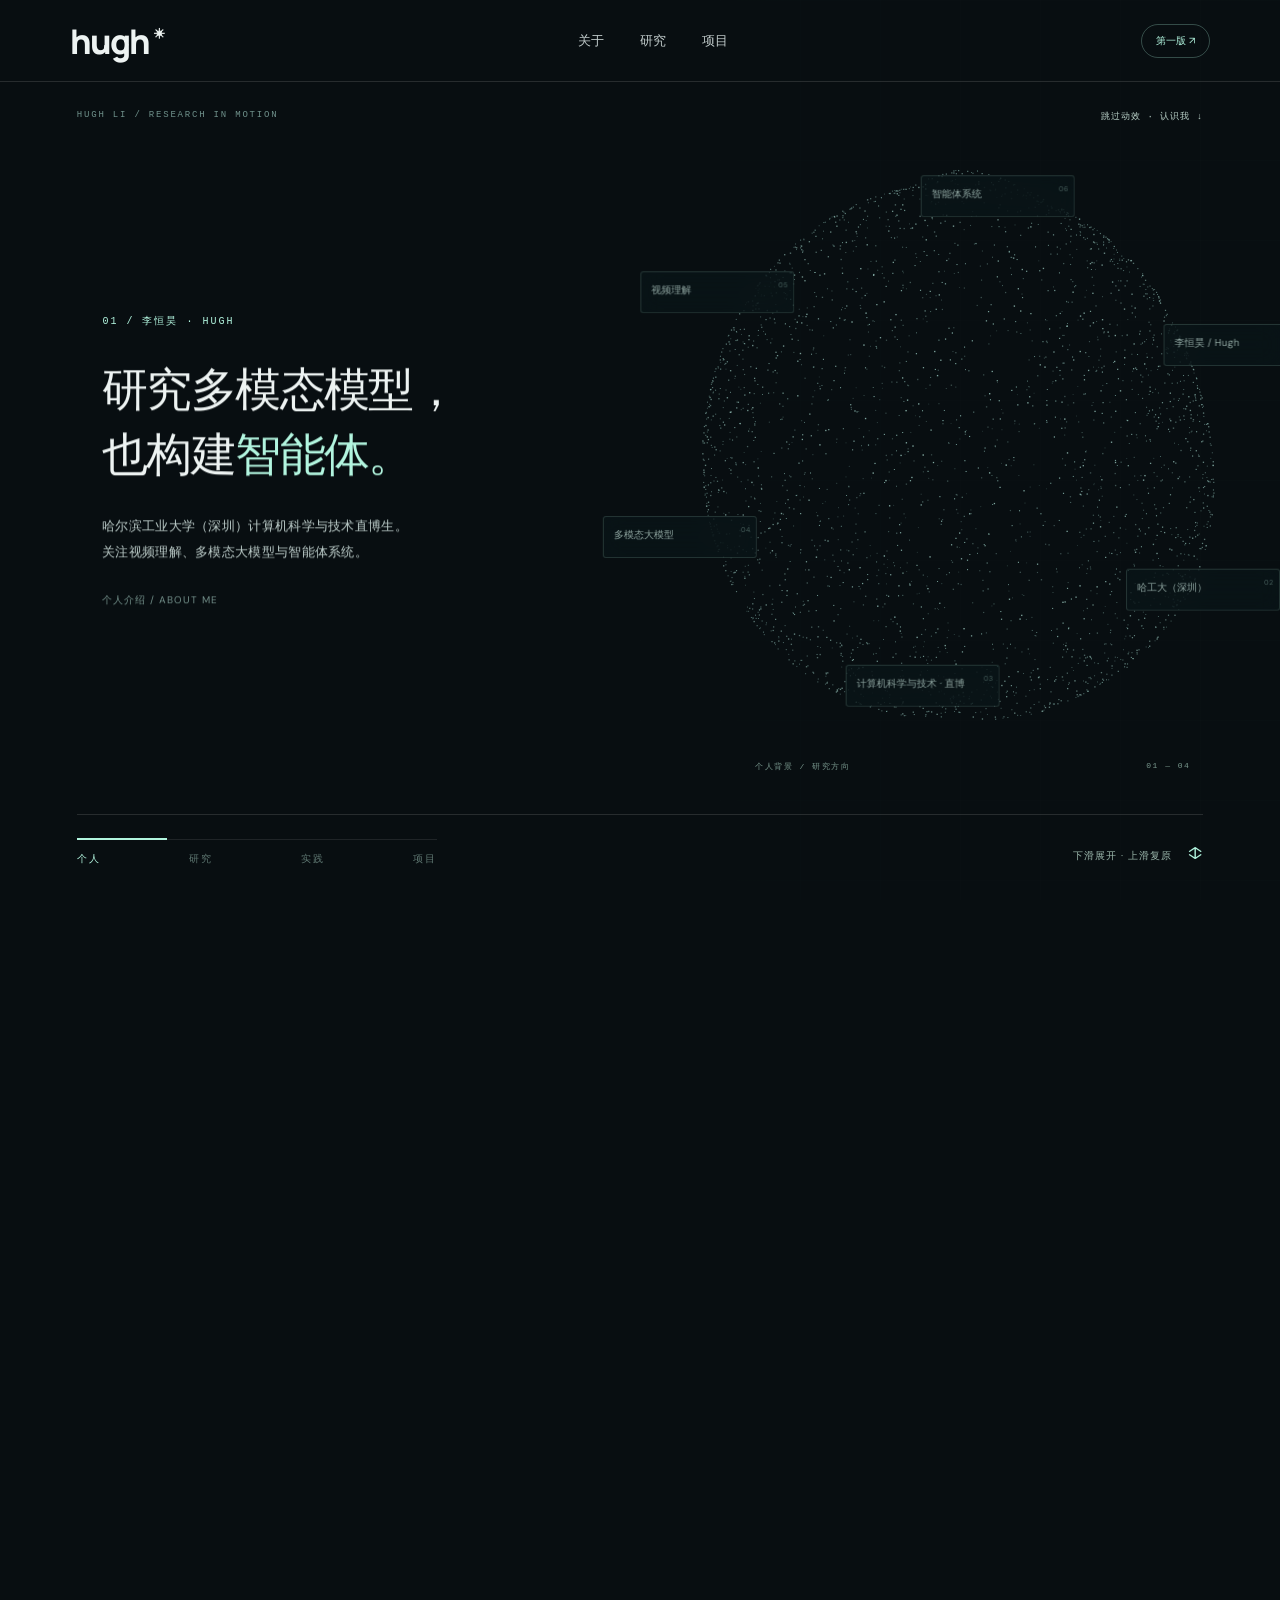
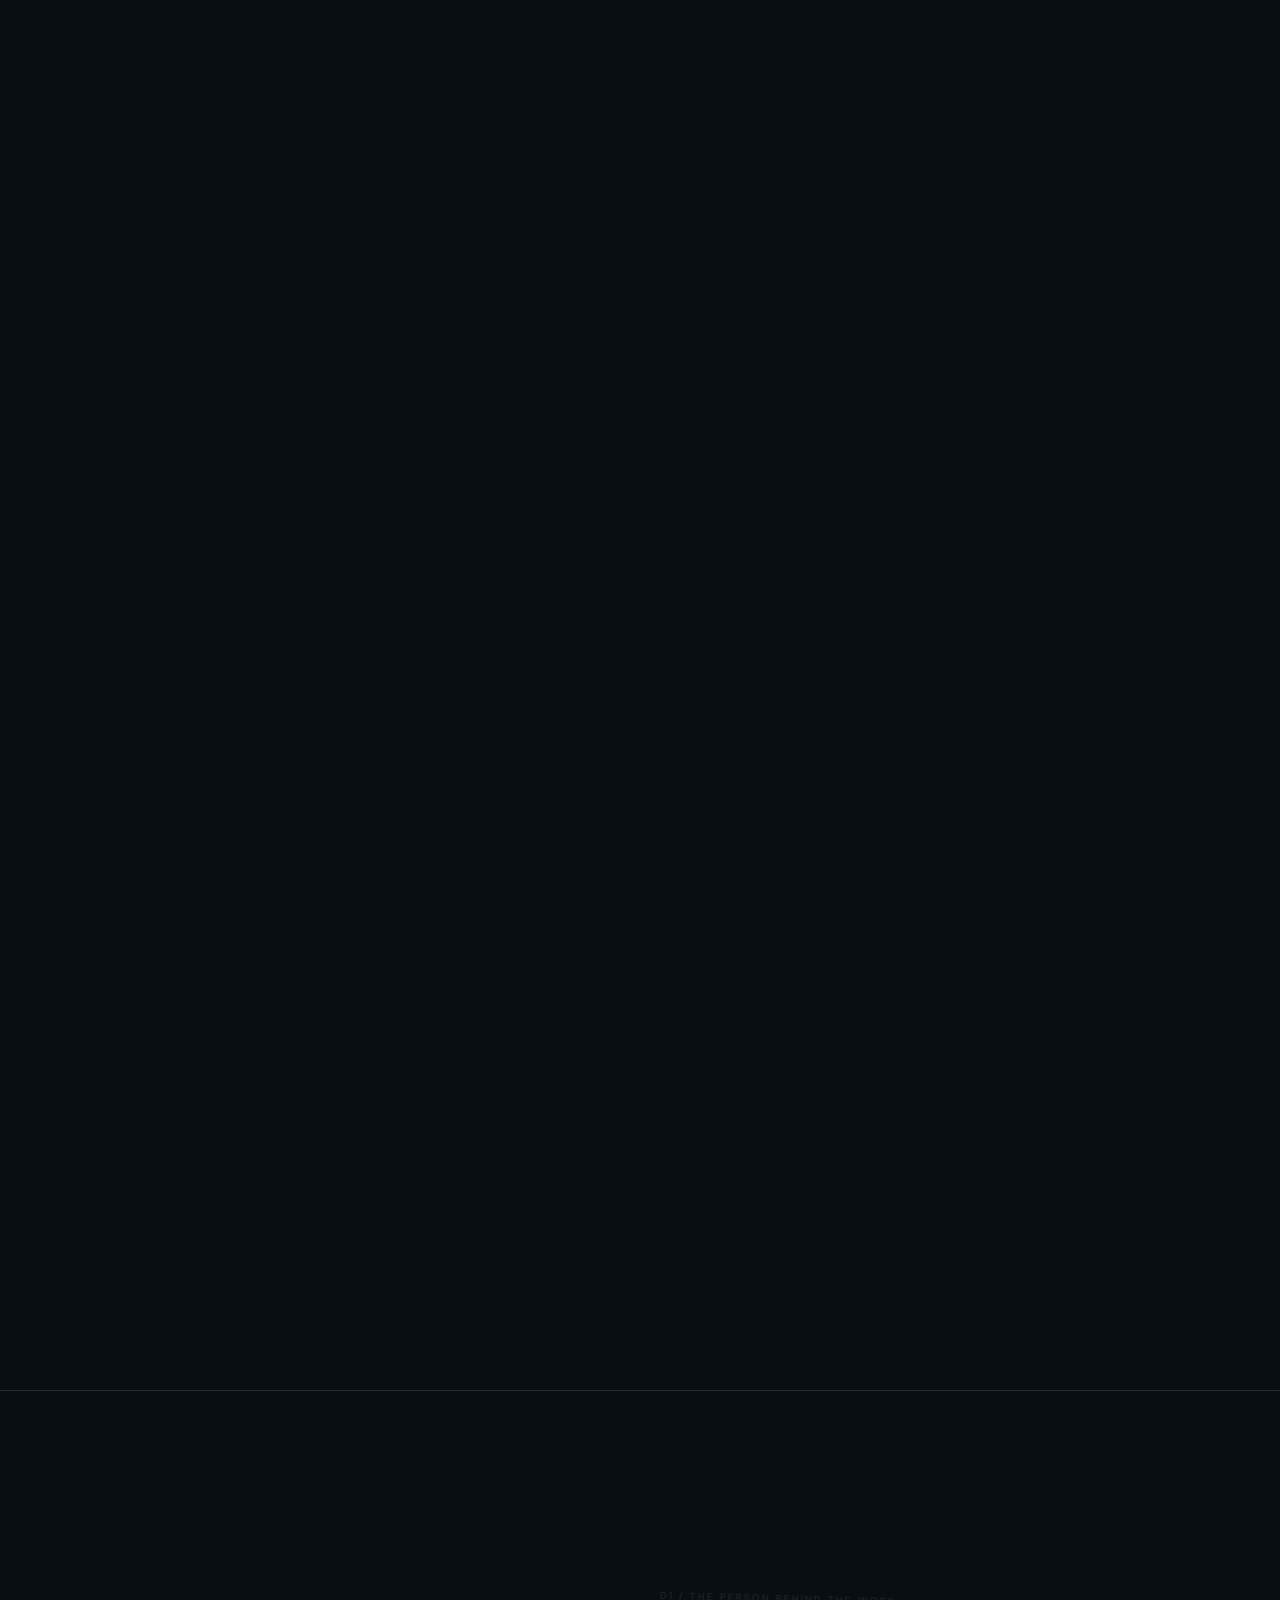
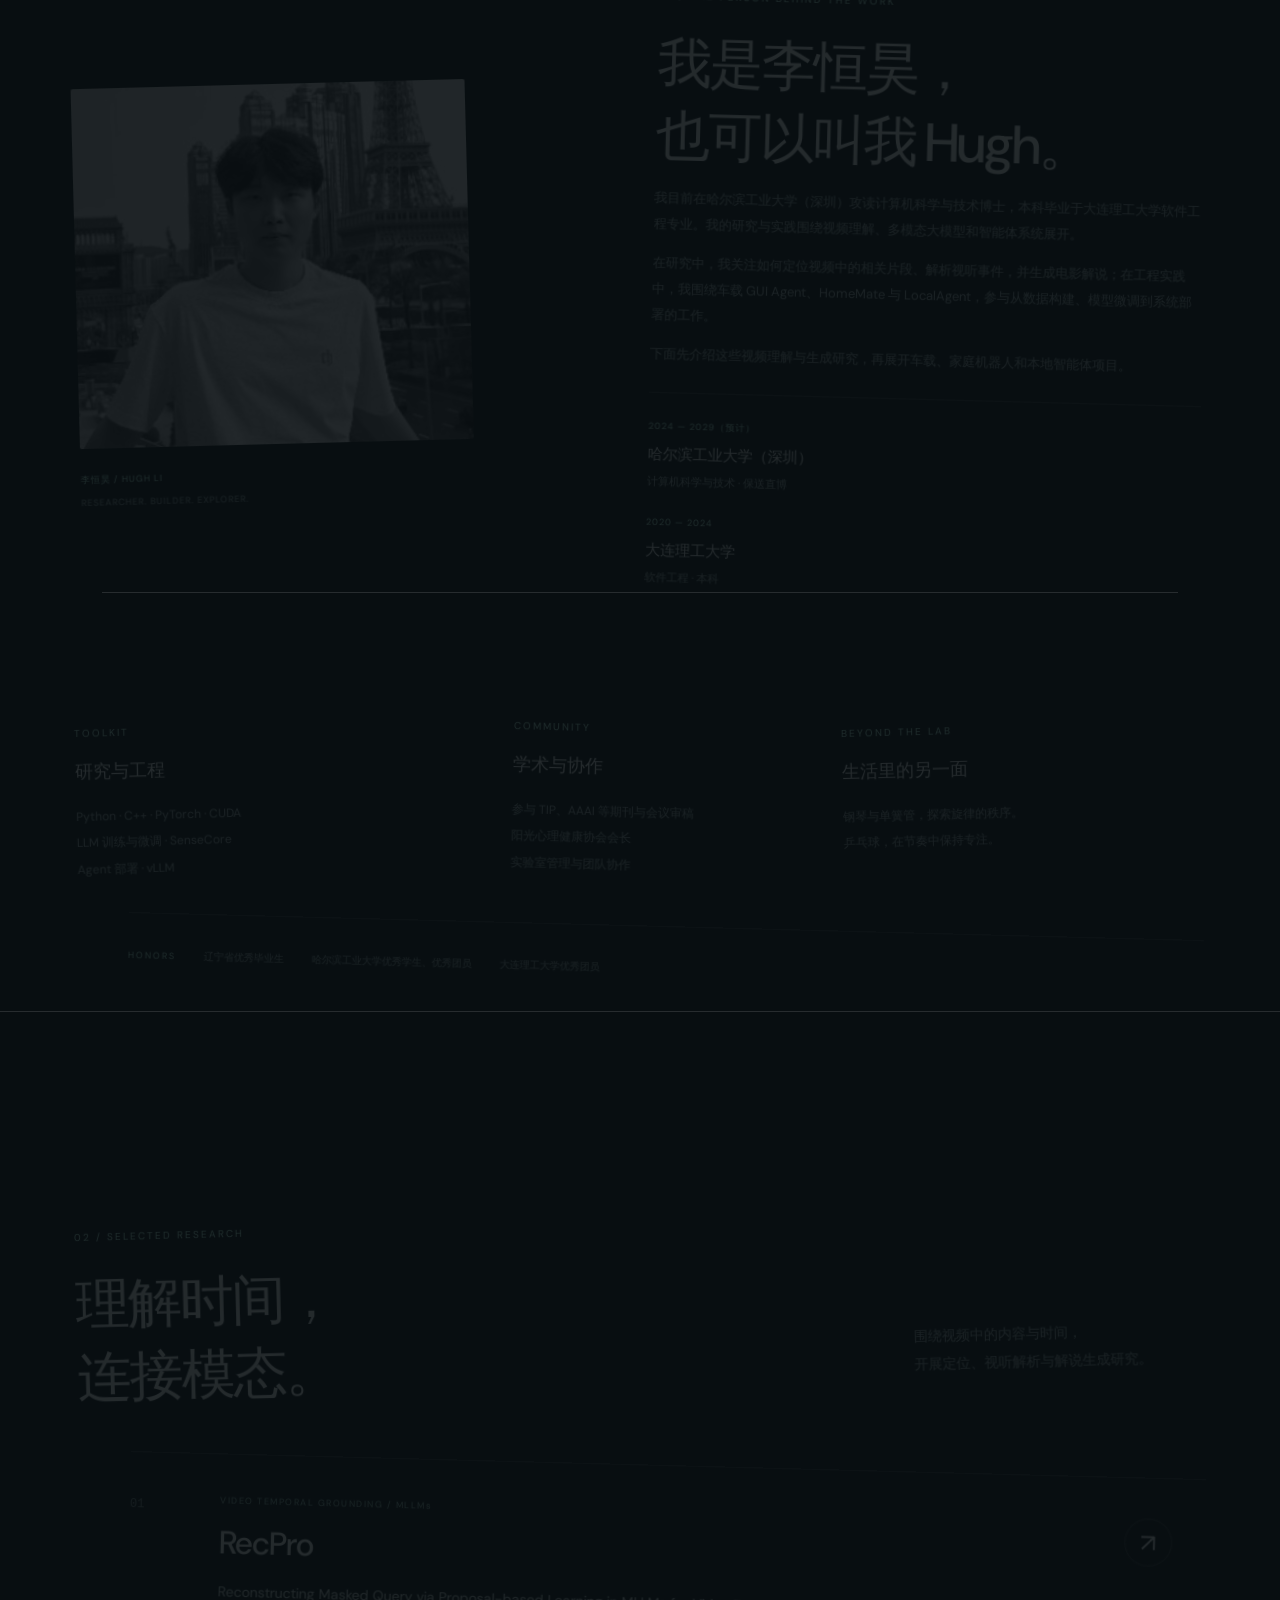
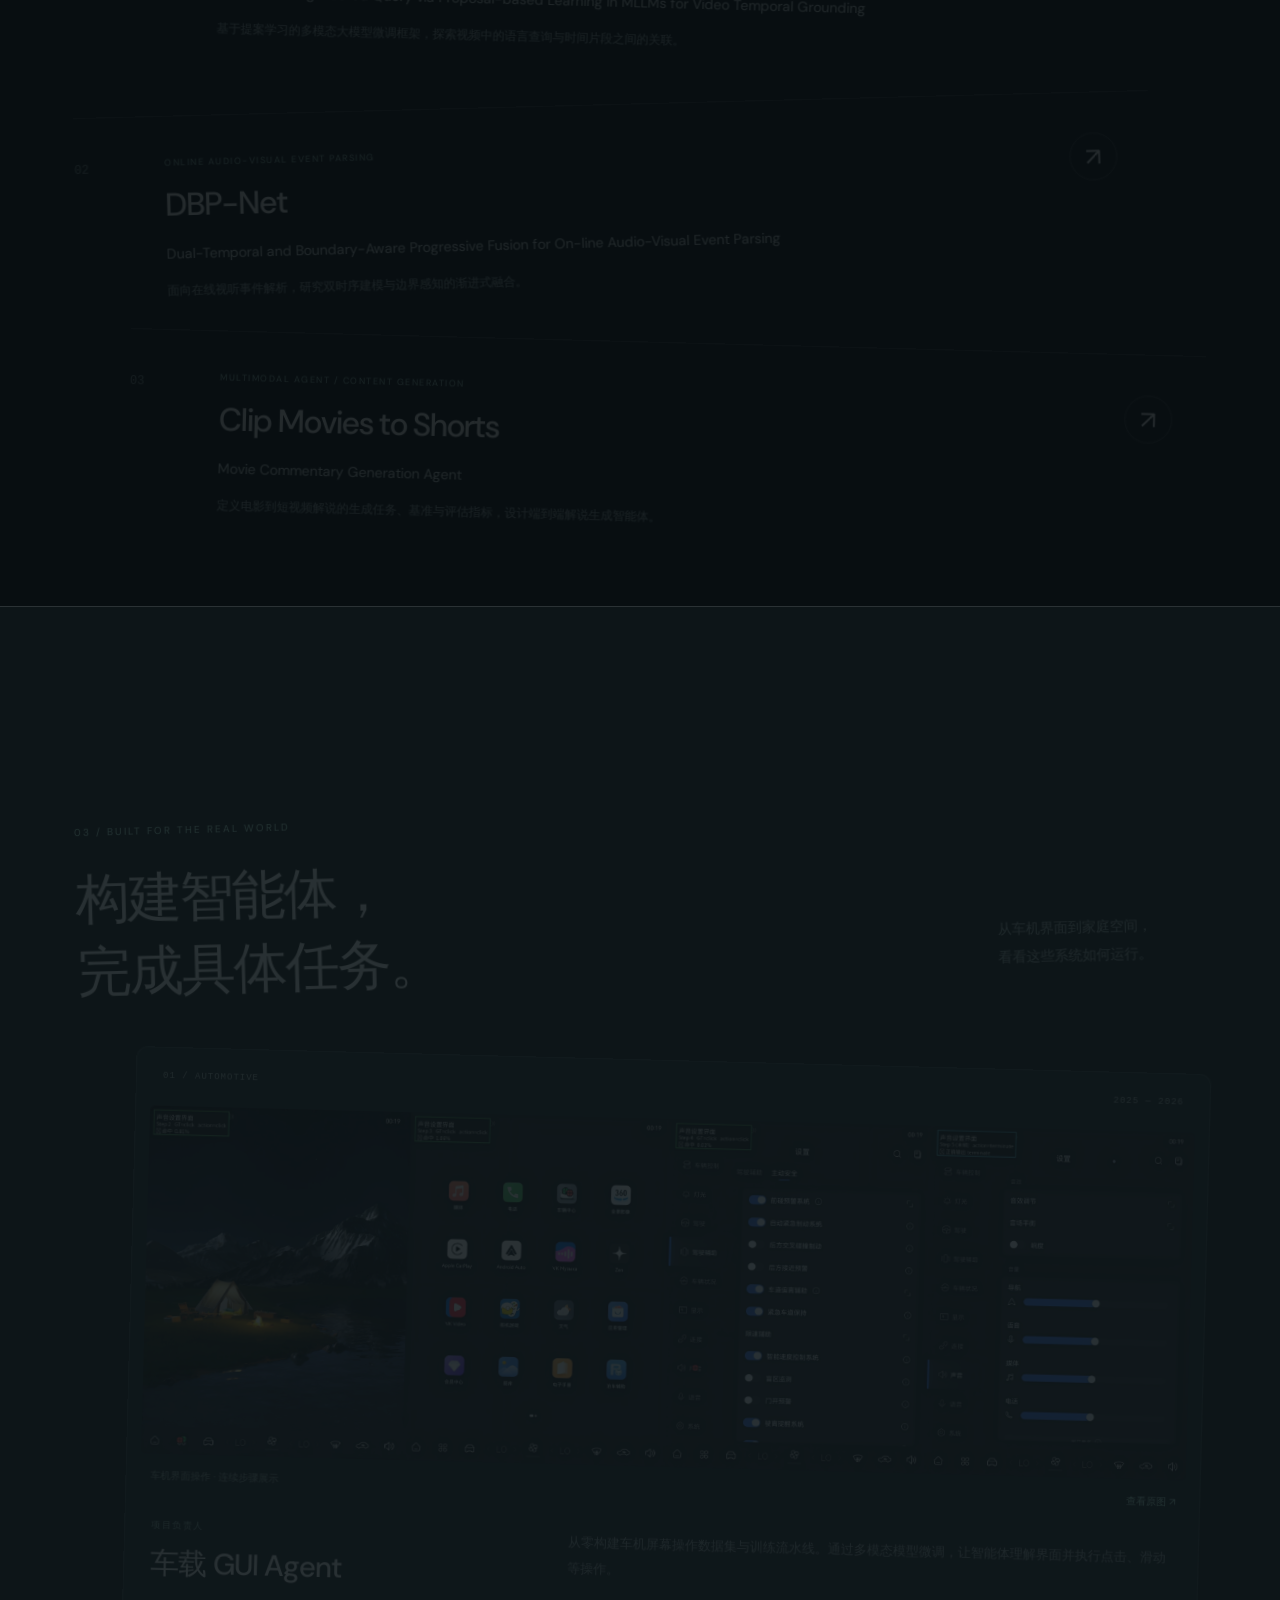
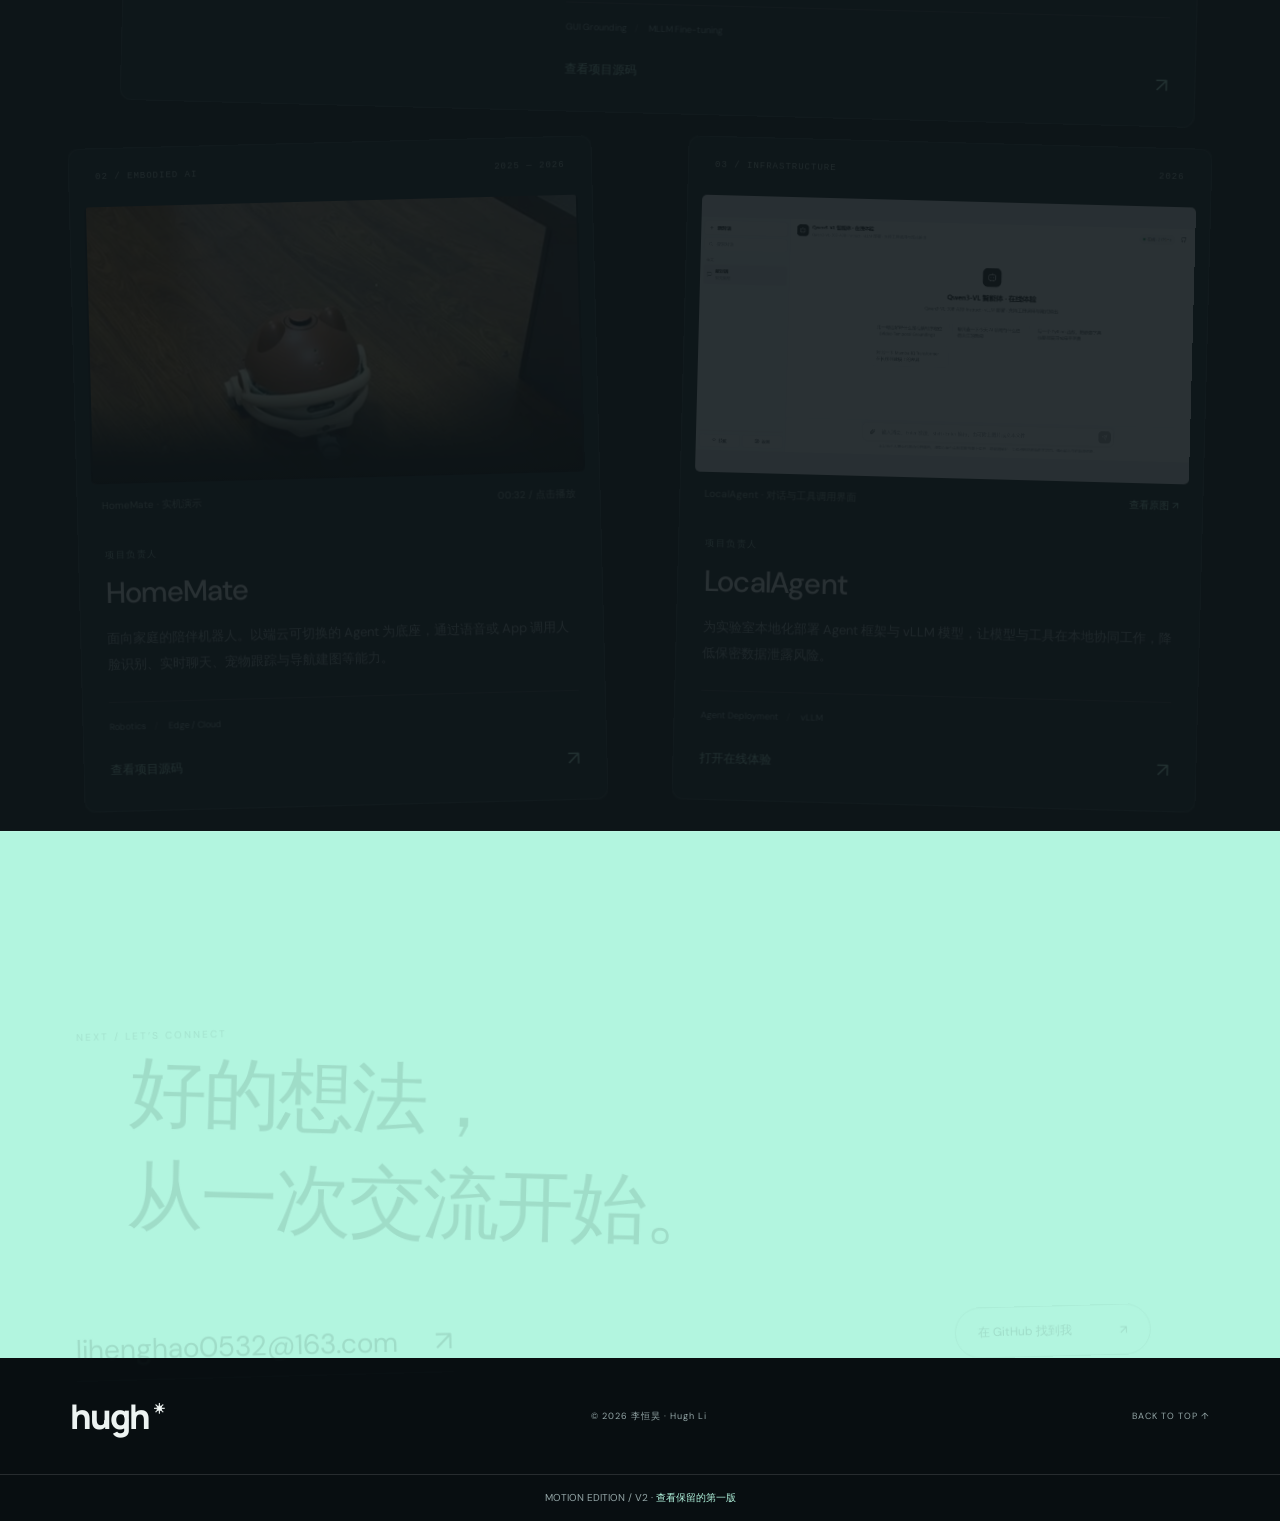
==== commit 3df9c175: "Add GitHub links for GUI Agent, MCAgent and DBP-Net" ====
--- a/index.html
+++ b/index.html
@@ -27,11 +27,11 @@
 <div class="details-grid"><div class="reveal"><div class="section-label">TOOLKIT</div><h3>研究与工程</h3><p>Python · C++ · PyTorch · CUDA<br>LLM 训练与微调 · SenseCore<br>Agent 部署 · vLLM</p></div><div class="reveal"><div class="section-label">COMMUNITY</div><h3>学术与协作</h3><p>参与 TIP、AAAI 等期刊与会议审稿<br>阳光心理健康协会会长<br>实验室管理与团队协作</p></div><div class="reveal"><div class="section-label">BEYOND THE LAB</div><h3>生活里的另一面</h3><p>钢琴与单簧管，探索旋律的秩序。<br>乒乓球，在节奏中保持专注。</p></div></div><div class="honors reveal"><span>HONORS</span><p>辽宁省优秀毕业生</p><p>哈尔滨工业大学优秀学生、优秀团员</p><p>大连理工大学优秀团员</p></div></section>
 <section class="section research" id="research"><div class="section-top reveal"><div><div class="section-label">02 / SELECTED RESEARCH</div><h2>理解时间，<br>连接模态。</h2></div><p>围绕视频中的内容与时间，<br>开展定位、视听解析与解说生成研究。</p></div>
 <article class="research-row reveal"><div class="index">01</div><div><div class="meta">VIDEO TEMPORAL GROUNDING / MLLMs</div><h3>RecPro</h3><p class="paper-title">Reconstructing Masked Query via Proposal-based Learning in MLLMs for Video Temporal Grounding</p><p>基于提案学习的多模态大模型微调框架，探索视频中的语言查询与时间片段之间的关联。</p></div><a class="round-link" href="https://github.com/LHHugh/RecPro" target="_blank" rel="noopener noreferrer" aria-label="查看 RecPro GitHub 源码">↗</a></article>
-<article class="research-row reveal"><div class="index">02</div><div><div class="meta">ONLINE AUDIO-VISUAL EVENT PARSING</div><h3>DBP-Net</h3><p class="paper-title">Dual-Temporal and Boundary-Aware Progressive Fusion for On-line Audio-Visual Event Parsing</p><p>面向在线视听事件解析，研究双时序建模与边界感知的渐进式融合。</p></div><span class="research-type">RESEARCH</span></article>
-<article class="research-row reveal"><div class="index">03</div><div><div class="meta">MULTIMODAL AGENT / CONTENT GENERATION</div><h3>Clip Movies to Shorts</h3><p class="paper-title">Movie Commentary Generation Agent</p><p>定义电影到短视频解说的生成任务、基准与评估指标，设计端到端解说生成智能体。</p></div><span class="research-type">RESEARCH</span></article></section>
+<article class="research-row reveal"><div class="index">02</div><div><div class="meta">ONLINE AUDIO-VISUAL EVENT PARSING</div><h3>DBP-Net</h3><p class="paper-title">Dual-Temporal and Boundary-Aware Progressive Fusion for On-line Audio-Visual Event Parsing</p><p>面向在线视听事件解析，研究双时序建模与边界感知的渐进式融合。</p></div><a class="round-link" href="https://github.com/fchest/DBPNet" target="_blank" rel="noopener noreferrer" aria-label="查看 DBP-Net GitHub 源码">↗</a></article>
+<article class="research-row reveal"><div class="index">03</div><div><div class="meta">MULTIMODAL AGENT / CONTENT GENERATION</div><h3>Clip Movies to Shorts</h3><p class="paper-title">Movie Commentary Generation Agent</p><p>定义电影到短视频解说的生成任务、基准与评估指标，设计端到端解说生成智能体。</p></div><a class="round-link" href="https://github.com/LHHugh/MCAgent" target="_blank" rel="noopener noreferrer" aria-label="查看 Clip Movies to Shorts GitHub 源码">↗</a></article></section>
 <section class="section projects" id="projects"><div class="section-top reveal"><div><div class="section-label">03 / BUILT FOR THE REAL WORLD</div><h2>构建智能体，<br>完成具体任务。</h2></div><p>从车机界面到家庭空间，<br>看看这些系统如何运行。</p></div>
 <div class="showcase-grid">
-<article class="showcase showcase-wide reveal"><div class="showcase-heading"><span>01 / AUTOMOTIVE</span><span>2025 — 2026</span></div><figure class="showcase-figure"><div class="gui-scroll" tabindex="0" role="region" aria-label="车载操作流程展示，可横向滚动"><img src="media/gui-agent.png" width="2880" height="960" alt="车载 GUI Agent 操作流程：从主屏进入应用与设置，最终到达声音设置界面" loading="lazy" decoding="async"></div><figcaption><span>车机界面操作 · 连续步骤展示<span class="mobile-hint"> · 左右滑动查看</span></span><a href="media/gui-agent.png" target="_blank" rel="noopener">查看原图 ↗</a></figcaption></figure><div class="showcase-copy gui-copy"><div><div class="meta">项目负责人</div><h3>车载 GUI Agent</h3></div><div><p>从零构建车机屏幕操作数据集与训练流水线。通过多模态模型微调，让智能体理解界面并执行点击、滑动等操作。</p><div class="tags"><span>GUI Grounding</span><span>MLLM Fine-tuning</span></div></div></div></article>
+<article class="showcase showcase-wide reveal"><div class="showcase-heading"><span>01 / AUTOMOTIVE</span><span>2025 — 2026</span></div><figure class="showcase-figure"><div class="gui-scroll" tabindex="0" role="region" aria-label="车载操作流程展示，可横向滚动"><img src="media/gui-agent.png" width="2880" height="960" alt="车载 GUI Agent 操作流程：从主屏进入应用与设置，最终到达声音设置界面" loading="lazy" decoding="async"></div><figcaption><span>车机界面操作 · 连续步骤展示<span class="mobile-hint"> · 左右滑动查看</span></span><a href="media/gui-agent.png" target="_blank" rel="noopener">查看原图 ↗</a></figcaption></figure><div class="showcase-copy gui-copy"><div><div class="meta">项目负责人</div><h3>车载 GUI Agent</h3></div><div><p>从零构建车机屏幕操作数据集与训练流水线。通过多模态模型微调，让智能体理解界面并执行点击、滑动等操作。</p><div class="tags"><span>GUI Grounding</span><span>MLLM Fine-tuning</span></div><a class="showcase-link" href="https://github.com/LHHugh/GuiAgent" target="_blank" rel="noopener noreferrer">查看项目源码 <span>↗</span></a></div></div></article>
 <article class="showcase reveal"><div class="showcase-heading"><span>02 / EMBODIED AI</span><span>2025 — 2026</span></div><figure class="showcase-figure"><div class="showcase-screen video-screen"><video controls playsinline preload="none" poster="media/homemate-poster.jpg" aria-label="HomeMate 家庭陪伴机器人实机演示"><source src="media/homemate.mp4" type="video/mp4">你的浏览器不支持内嵌视频，可<a href="media/homemate.mp4">打开演示视频</a>。</video></div><figcaption><span>HomeMate · 实机演示</span><span>00:32 / 点击播放</span></figcaption></figure><div class="showcase-copy"><div class="meta">项目负责人</div><h3>HomeMate</h3><p>面向家庭的陪伴机器人。以端云可切换的 Agent 为底座，通过语音或 App 调用人脸识别、实时聊天、宠物跟踪与导航建图等能力。</p><div class="tags"><span>Robotics</span><span>Edge / Cloud</span></div><a class="showcase-link" href="https://github.com/LHHugh/HomeMate" target="_blank" rel="noopener noreferrer">查看项目源码 <span>↗</span></a></div></article>
 <article class="showcase reveal"><div class="showcase-heading"><span>03 / INFRASTRUCTURE</span><span>2026</span></div><figure class="showcase-figure"><a class="showcase-screen local-screen" href="media/localagent.png" target="_blank" rel="noopener" aria-label="查看 LocalAgent 界面原图"><img src="media/localagent.png" width="1920" height="904" alt="LocalAgent 在线体验界面，包含对话、工具调用与模型服务状态" loading="lazy" decoding="async"></a><figcaption><span>LocalAgent · 对话与工具调用界面</span><a href="media/localagent.png" target="_blank" rel="noopener">查看原图 ↗</a></figcaption></figure><div class="showcase-copy"><div class="meta">项目负责人</div><h3>LocalAgent</h3><p>为实验室本地化部署 Agent 框架与 vLLM 模型，让模型与工具在本地协同工作，降低保密数据泄露风险。</p><div class="tags"><span>Agent Deployment</span><span>vLLM</span></div><a class="showcase-link" href="https://lhhugh.github.io/LocalAgent" target="_blank" rel="noopener noreferrer">打开在线体验 <span>↗</span></a></div></article>
 </div></section>
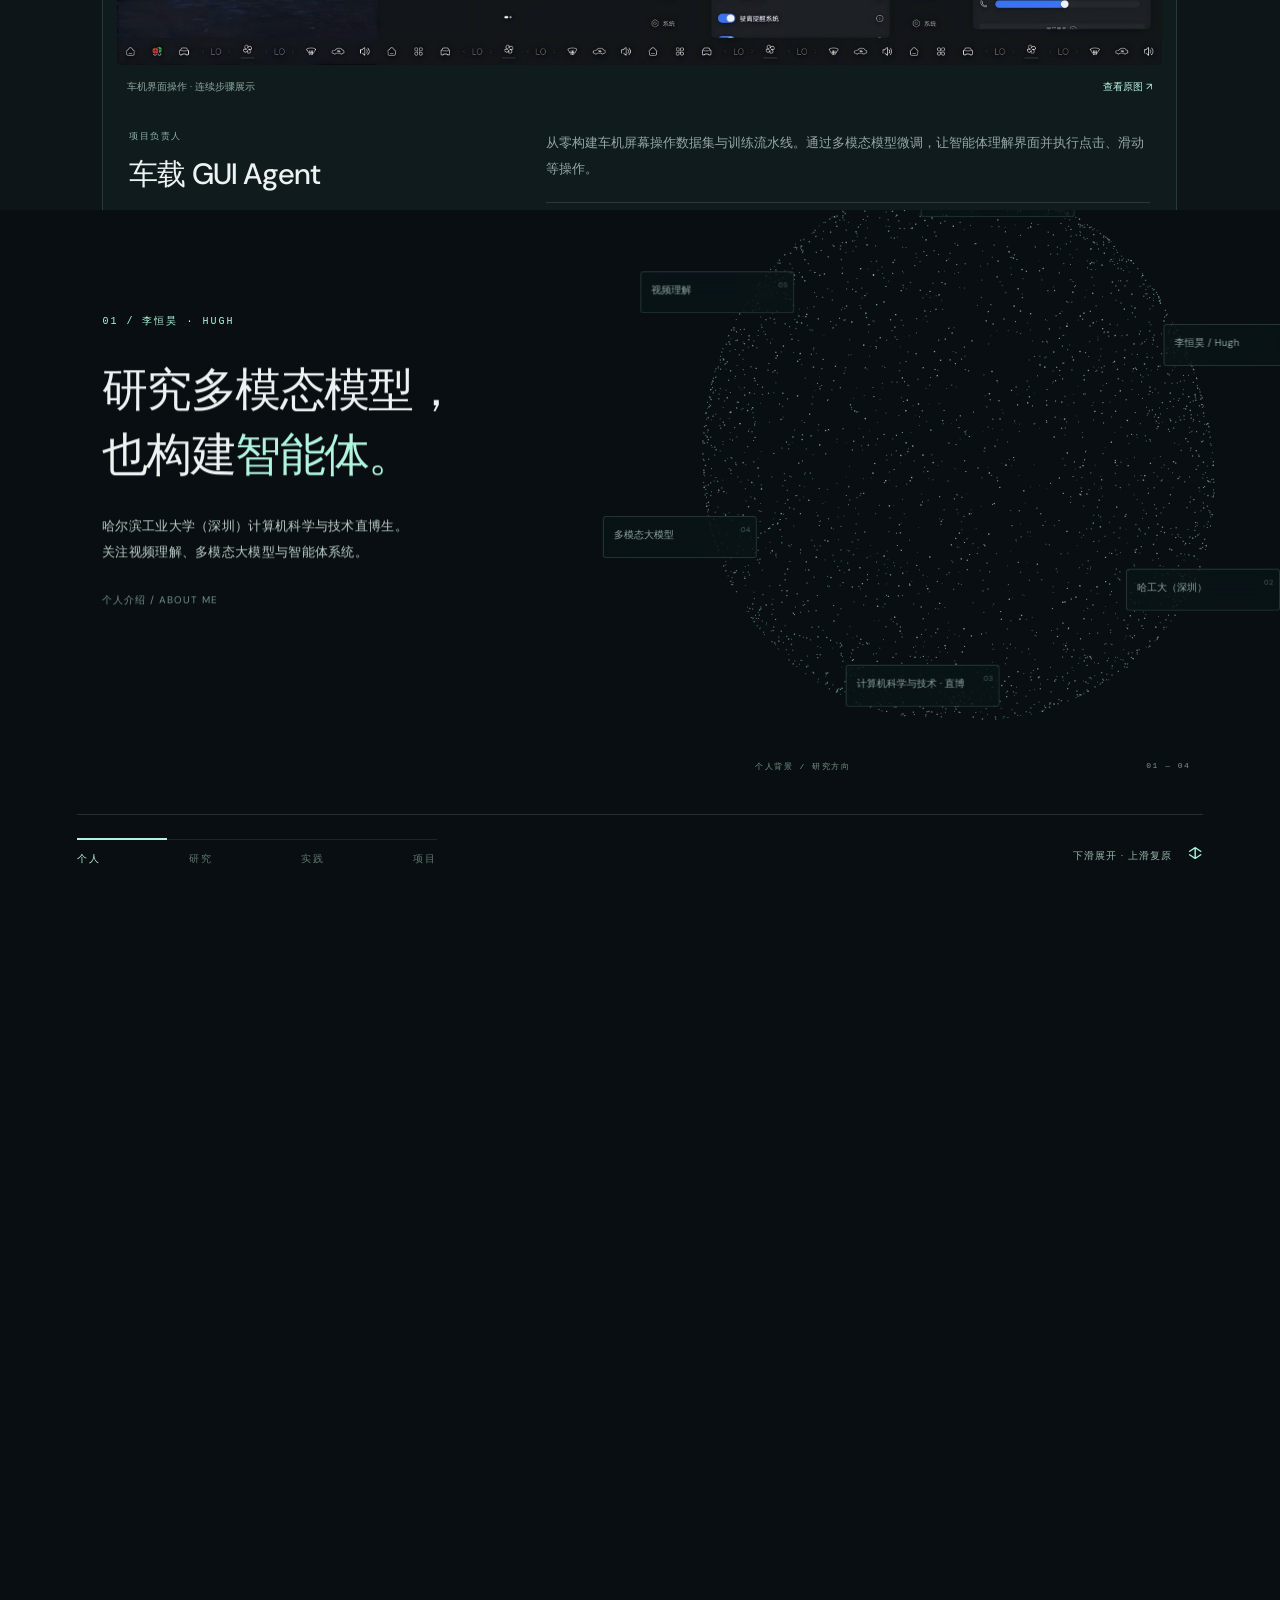
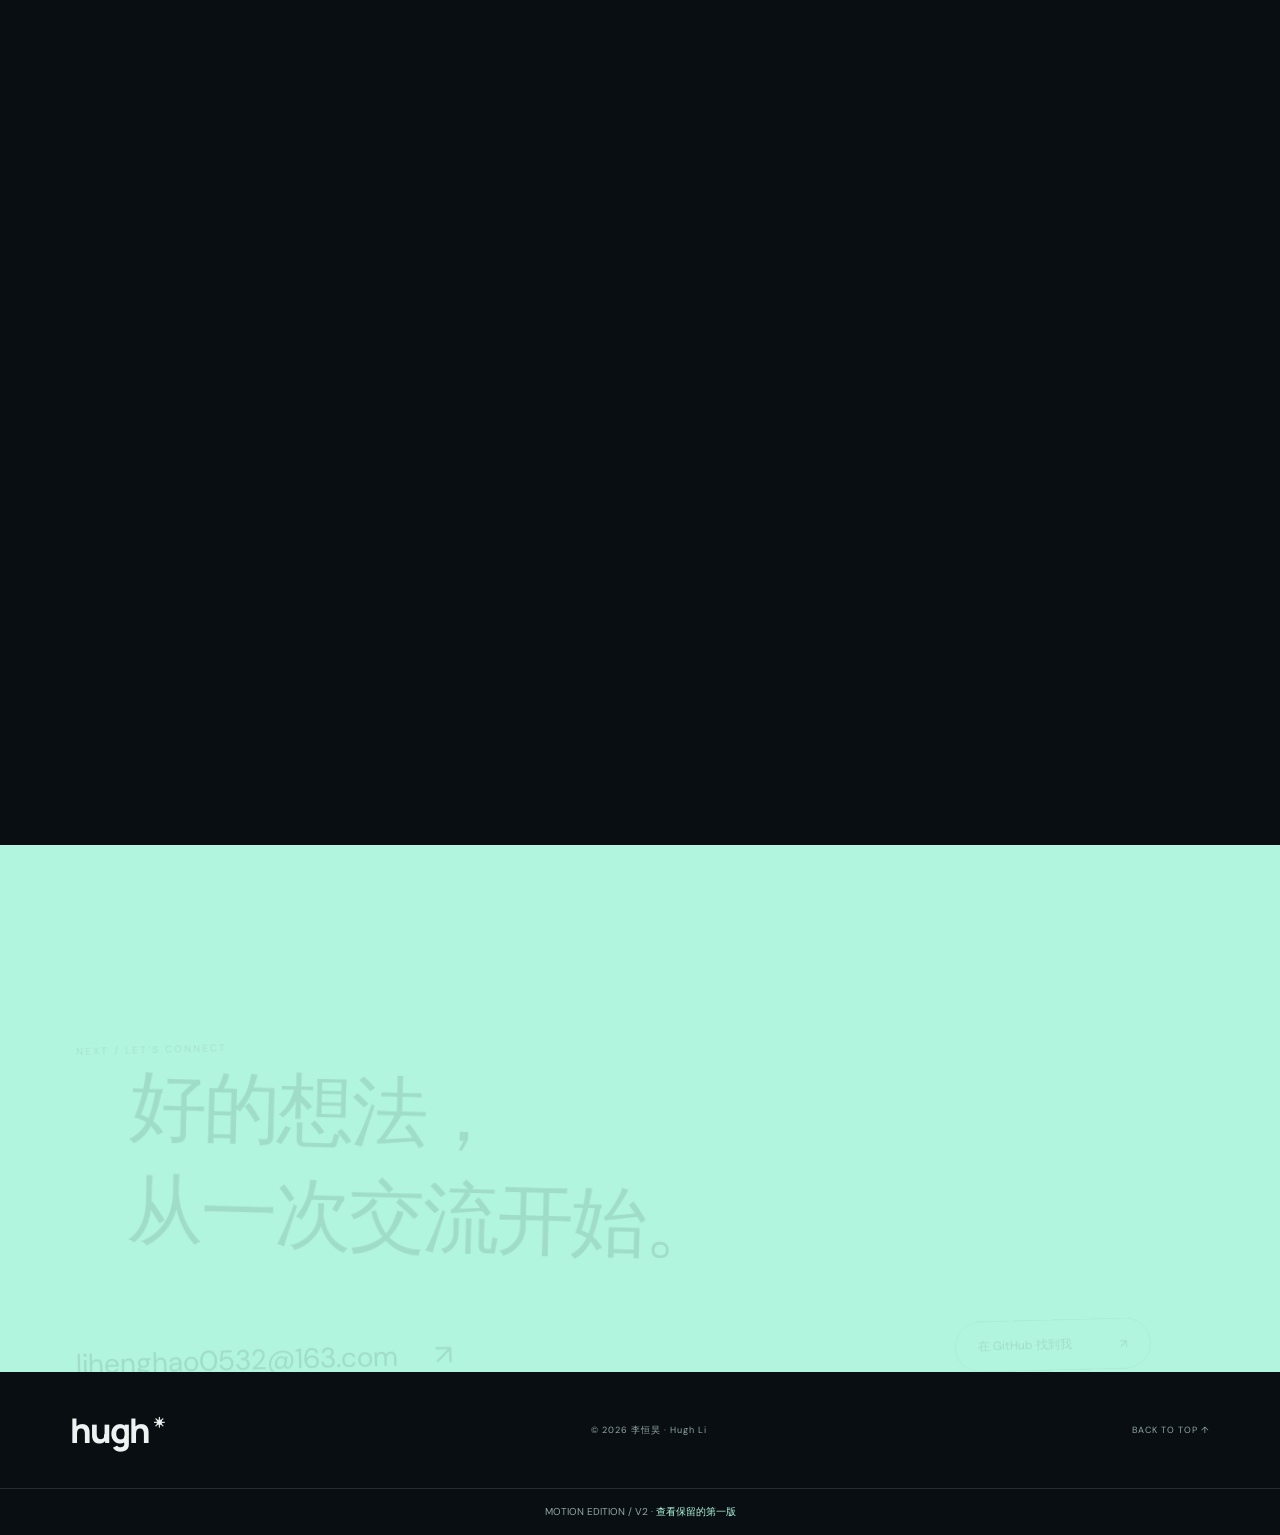
==== commit 27699775: "Separate content into full-screen scroll chapters with radial introduction" ====
--- a/index.html
+++ b/index.html
@@ -1,5 +1,5 @@
 <!DOCTYPE html>
-<html lang="zh-CN"><head><meta charset="UTF-8"><meta name="viewport" content="width=device-width,initial-scale=1"><meta name="theme-color" content="#080e11"><meta name="description" content="李恒昊 Hugh — 哈尔滨工业大学（深圳）计算机科学与技术直博生。探索多模态大模型、视频理解与智能体。"><title>Hugh · 李恒昊 — Motion / V2</title><link rel="icon" href="data:image/svg+xml,%3Csvg xmlns='http://www.w3.org/2000/svg' viewBox='0 0 64 64'%3E%3Crect width='64' height='64' rx='16' fill='%23080e11'/%3E%3Cpath d='M18 16v32m28-32v32M18 32h28' stroke='%23b2f5df' stroke-width='7'/%3E%3C/svg%3E"><link rel="stylesheet" href="style.css"><link rel="stylesheet" href="sections.css"><link rel="stylesheet" href="projects-media.css"><style>html{scroll-behavior:smooth}.v2-header{position:absolute;height:82px}.v2-header .version-link{font-size:10px;color:var(--mint);border:1px solid #b2f5df44;border-radius:24px;padding:9px 14px}.scroll-story{height:100svh;min-height:720px;position:relative}.motion-enabled .scroll-story{height:510svh;min-height:0}.story-pin{height:100svh;min-height:650px;position:relative;overflow:hidden;background:#080e11}.motion-enabled .story-pin{position:sticky;top:0}.scene-grid{position:absolute;inset:0;opacity:.16;background-image:linear-gradient(#6b8c821b 1px,transparent 1px),linear-gradient(90deg,#6b8c821b 1px,transparent 1px);background-size:80px 80px;mask-image:linear-gradient(90deg,transparent 25%,#000)}#morph-field{position:absolute;width:100%;height:100%;inset:0;pointer-events:none}.story-top{position:absolute;top:110px;left:6%;right:6%;display:flex;justify-content:space-between;z-index:4;color:#6f918b;font:9px monospace;letter-spacing:1.8px}.story-top a{letter-spacing:1px;color:#bad2c9}.chapter{position:absolute;left:8%;top:50%;width:55%;transform:translateY(-46%);z-index:3;pointer-events:none}.chapter:not(.chapter-0){opacity:0;visibility:hidden}.chapter h1{font-size:clamp(64px,7.8vw,124px);letter-spacing:-.055em;margin:28px 0}.chapter h2{font-size:clamp(48px,5.7vw,88px);letter-spacing:-.055em;line-height:1.2;margin:28px 0}.chapter h2 span{color:var(--mint)}.chapter p{font-size:18px;line-height:1.9;letter-spacing:2px;color:#bdcdca}.scene-kicker{font:10px monospace;letter-spacing:2px;color:var(--mint)}.scene-identity{font-size:10px;line-height:1.8;letter-spacing:1px;color:#74918b;margin-top:27px}.object-stage{position:absolute;inset:0;pointer-events:none;z-index:2;perspective:1100px}.signal-chip{position:absolute;left:0;top:0;width:116px;padding:11px 12px;border:1px solid #9fcdb841;color:#bdd9d1;background:#0a171bd9;backdrop-filter:blur(10px);border-radius:3px;font:9px monospace;letter-spacing:1px;will-change:transform;opacity:0}.signal-chip b{font-size:8px;font-weight:400;float:right;color:#607f78}.motion-panel{position:absolute;left:0;top:0;width:190px;height:238px;padding:20px;background:linear-gradient(135deg,#172c2cf5,#0b161bf5);border:1px solid #a6e6cf66;box-shadow:0 25px 65px #0004;opacity:0;transform-origin:center;will-change:transform,opacity;backface-visibility:hidden}.panel-top{display:flex;justify-content:space-between;color:#a2c7bc;font:8px monospace;letter-spacing:1px}.panel-symbol{font:45px monospace;letter-spacing:8px;color:var(--mint);margin:26px 0 16px}.motion-panel h3{font-family:Manrope,sans-serif;font-size:20px;font-weight:500;letter-spacing:-.6px;margin:0 0 8px}.motion-panel p{font-size:10px;color:#95aba5;margin:0}.panel-bottom{font-size:7px;letter-spacing:1px;padding-top:17px;margin-top:20px;border-top:1px solid #ffffff1c;color:#70958b}.scene-caption{position:absolute;bottom:128px;right:7%;width:34%;display:flex;justify-content:space-between;font:8px monospace;color:#79988e;letter-spacing:1.5px;z-index:3}.story-bottom{position:absolute;bottom:34px;left:6%;right:6%;display:flex;align-items:center;justify-content:space-between;gap:20px;border-top:1px solid var(--line);padding-top:24px;z-index:4}.chapter-track{position:relative;display:flex;width:360px;justify-content:space-between;padding-top:13px;color:#5f7872;font-size:10px;letter-spacing:2px}.chapter-track:before{content:'';position:absolute;left:0;right:0;top:0;height:1px;background:#ffffff18}.chapter-track i{position:absolute;top:-1px;left:0;width:25%;height:2px;background:var(--mint);transform-origin:left}.chapter-track span.active{color:var(--mint)}.scroll-instruction{font-size:10px;letter-spacing:1px;color:#9bb7ac}.scroll-instruction>span{margin-left:12px;font-size:17px;color:var(--mint)}.motion-enabled .intro{background:#0c1417}.motion-enabled .reveal{transition:none!important;will-change:transform,opacity}.scene-identity,.chapter h1,.chapter h2,.chapter p{will-change:transform,opacity}.version-note{font-size:10px;color:var(--muted);text-align:center;padding:16px;border-top:1px solid var(--line)}.version-note a{color:var(--mint)}
+<html lang="zh-CN"><head><meta charset="UTF-8"><meta name="viewport" content="width=device-width,initial-scale=1"><meta name="theme-color" content="#080e11"><meta name="description" content="李恒昊 Hugh — 哈尔滨工业大学（深圳）计算机科学与技术直博生。探索多模态大模型、视频理解与智能体。"><title>Hugh · 李恒昊 — Motion / V2</title><link rel="icon" href="data:image/svg+xml,%3Csvg xmlns='http://www.w3.org/2000/svg' viewBox='0 0 64 64'%3E%3Crect width='64' height='64' rx='16' fill='%23080e11'/%3E%3Cpath d='M18 16v32m28-32v32M18 32h28' stroke='%23b2f5df' stroke-width='7'/%3E%3C/svg%3E"><link rel="stylesheet" href="style.css"><link rel="stylesheet" href="sections.css"><link rel="stylesheet" href="projects-media.css"><link rel="stylesheet" href="chapter-pages.css"><style>html{scroll-behavior:smooth}.v2-header{position:absolute;height:82px}.v2-header .version-link{font-size:10px;color:var(--mint);border:1px solid #b2f5df44;border-radius:24px;padding:9px 14px}.scroll-story{height:100svh;min-height:720px;position:relative}.motion-enabled .scroll-story{height:510svh;min-height:0}.story-pin{height:100svh;min-height:650px;position:relative;overflow:hidden;background:#080e11}.motion-enabled .story-pin{position:sticky;top:0}.scene-grid{position:absolute;inset:0;opacity:.16;background-image:linear-gradient(#6b8c821b 1px,transparent 1px),linear-gradient(90deg,#6b8c821b 1px,transparent 1px);background-size:80px 80px;mask-image:linear-gradient(90deg,transparent 25%,#000)}#morph-field{position:absolute;width:100%;height:100%;inset:0;pointer-events:none}.story-top{position:absolute;top:110px;left:6%;right:6%;display:flex;justify-content:space-between;z-index:4;color:#6f918b;font:9px monospace;letter-spacing:1.8px}.story-top a{letter-spacing:1px;color:#bad2c9}.chapter{position:absolute;left:8%;top:50%;width:55%;transform:translateY(-46%);z-index:3;pointer-events:none}.chapter:not(.chapter-0){opacity:0;visibility:hidden}.chapter h1{font-size:clamp(64px,7.8vw,124px);letter-spacing:-.055em;margin:28px 0}.chapter h2{font-size:clamp(48px,5.7vw,88px);letter-spacing:-.055em;line-height:1.2;margin:28px 0}.chapter h2 span{color:var(--mint)}.chapter p{font-size:18px;line-height:1.9;letter-spacing:2px;color:#bdcdca}.scene-kicker{font:10px monospace;letter-spacing:2px;color:var(--mint)}.scene-identity{font-size:10px;line-height:1.8;letter-spacing:1px;color:#74918b;margin-top:27px}.object-stage{position:absolute;inset:0;pointer-events:none;z-index:2;perspective:1100px}.signal-chip{position:absolute;left:0;top:0;width:116px;padding:11px 12px;border:1px solid #9fcdb841;color:#bdd9d1;background:#0a171bd9;backdrop-filter:blur(10px);border-radius:3px;font:9px monospace;letter-spacing:1px;will-change:transform;opacity:0}.signal-chip b{font-size:8px;font-weight:400;float:right;color:#607f78}.motion-panel{position:absolute;left:0;top:0;width:190px;height:238px;padding:20px;background:linear-gradient(135deg,#172c2cf5,#0b161bf5);border:1px solid #a6e6cf66;box-shadow:0 25px 65px #0004;opacity:0;transform-origin:center;will-change:transform,opacity;backface-visibility:hidden}.panel-top{display:flex;justify-content:space-between;color:#a2c7bc;font:8px monospace;letter-spacing:1px}.panel-symbol{font:45px monospace;letter-spacing:8px;color:var(--mint);margin:26px 0 16px}.motion-panel h3{font-family:Manrope,sans-serif;font-size:20px;font-weight:500;letter-spacing:-.6px;margin:0 0 8px}.motion-panel p{font-size:10px;color:#95aba5;margin:0}.panel-bottom{font-size:7px;letter-spacing:1px;padding-top:17px;margin-top:20px;border-top:1px solid #ffffff1c;color:#70958b}.scene-caption{position:absolute;bottom:128px;right:7%;width:34%;display:flex;justify-content:space-between;font:8px monospace;color:#79988e;letter-spacing:1.5px;z-index:3}.story-bottom{position:absolute;bottom:34px;left:6%;right:6%;display:flex;align-items:center;justify-content:space-between;gap:20px;border-top:1px solid var(--line);padding-top:24px;z-index:4}.chapter-track{position:relative;display:flex;width:360px;justify-content:space-between;padding-top:13px;color:#5f7872;font-size:10px;letter-spacing:2px}.chapter-track:before{content:'';position:absolute;left:0;right:0;top:0;height:1px;background:#ffffff18}.chapter-track i{position:absolute;top:-1px;left:0;width:25%;height:2px;background:var(--mint);transform-origin:left}.chapter-track span.active{color:var(--mint)}.scroll-instruction{font-size:10px;letter-spacing:1px;color:#9bb7ac}.scroll-instruction>span{margin-left:12px;font-size:17px;color:var(--mint)}.motion-enabled .intro{background:#0c1417}.motion-enabled .reveal{transition:none!important;will-change:transform,opacity}.scene-identity,.chapter h1,.chapter h2,.chapter p{will-change:transform,opacity}.version-note{font-size:10px;color:var(--muted);text-align:center;padding:16px;border-top:1px solid var(--line)}.version-note a{color:var(--mint)}
 @media(min-width:1600px){.chapter{left:10%}}@media(max-width:1000px) and (min-width:701px){.chapter h1{font-size:72px}.chapter h2{font-size:53px}.chapter p{font-size:16px}.motion-panel{padding:16px}.panel-symbol{font-size:37px;margin-top:24px}.motion-panel h3{font-size:18px}.panel-bottom{font-size:6px}}
 @media(max-width:700px){.v2-header{height:73px;padding:0 6%}.v2-header .brand{font-size:27px}.v2-header nav{gap:15px;font-size:11px}.v2-header .version-link{font-size:8px;padding:7px 10px}.scroll-story{min-height:760px}.motion-enabled .scroll-story{height:460svh;min-height:0}.story-pin{min-height:640px}.story-top{top:97px;font-size:7px;letter-spacing:.7px}.chapter{left:6%;top:165px;width:89%;transform:none}.chapter h1{font-size:clamp(46px,14vw,85px);letter-spacing:-.06em;margin:19px 0}.chapter h2{font-size:43px;line-height:1.2;margin:20px 0}.chapter p{font-size:13px;letter-spacing:1px;line-height:1.7}.scene-kicker{font-size:8px;letter-spacing:1.2px}.scene-identity{font-size:8px;margin-top:17px}.scene-caption{bottom:110px;left:6%;right:6%;width:auto;font-size:7px}.story-bottom{bottom:23px;padding-top:16px;align-items:flex-end}.chapter-track{width:180px;font-size:8px;letter-spacing:1px}.scroll-instruction{font-size:8px}.scroll-instruction>span{margin-left:3px}.signal-chip{width:87px;padding:8px;font-size:7px}.signal-chip b{font-size:6px}.motion-panel{width:105px;height:148px;padding:11px;box-shadow:0 10px 25px #0004}.panel-top{font-size:5px;letter-spacing:.2px}.panel-symbol{font-size:25px;letter-spacing:3px;margin:18px 0 10px}.motion-panel h3{font-size:12px;letter-spacing:-.4px;margin-bottom:5px}.motion-panel p{font-size:6px;white-space:nowrap}.panel-bottom{font-size:4px;letter-spacing:.1px;padding-top:10px;margin-top:12px}.version-note{font-size:8px}}@media(max-height:720px) and (min-width:701px){.story-top{top:98px}.chapter h1{font-size:78px;margin:18px 0}.chapter h2{font-size:58px;margin:18px 0}.chapter p{font-size:15px}.scene-identity{margin-top:15px}.scene-caption{bottom:106px}.story-bottom{bottom:22px}}@media(prefers-reduced-motion:reduce){.motion-enabled .scroll-story{height:100svh;min-height:720px}.motion-enabled .story-pin{position:relative}.chapter-0{opacity:1!important;visibility:visible!important}.chapter:not(.chapter-0),.object-stage,.scroll-instruction{display:none}.reveal{opacity:1!important;transform:none!important}}
 @media(min-width:701px) and (max-width:1000px){.motion-panel{padding:11px}.panel-top{font-size:6px;letter-spacing:0}.panel-symbol{font-size:25px;letter-spacing:2px;white-space:nowrap;margin:35px 0 22px}.motion-panel h3{font-size:12px;white-space:nowrap}.motion-panel p{font-size:7px;line-height:1.7}.panel-bottom{font-size:5px;letter-spacing:.1px}}
@@ -56,7 +56,7 @@
 chips.forEach((el,i)=>{const theta=i*Math.PI/3-.4,x0=a.x+Math.cos(theta)*a.s*1.16,y0=a.y+Math.sin(theta)*a.s*.94,x1=a.x+(i%3-1)*(mobile?width*.28:Math.min(width*.16,205)),y1=a.y+(i<3?-1:1)*a.s*.72,x2=a.x+Math.cos((i%3)*6.283/3-Math.PI/2)*a.s*.84,y2=a.y+Math.sin((i%3)*6.283/3-Math.PI/2)*a.s*.7+(i<3?-1:1)*a.s*.35;const positions=[[x0,y0],[x1,y1],[x2,y2],[a.x+(i%3-1)*a.s,a.y]];const f=positions[stage.from],to=positions[stage.to],flight=Math.sin(stage.t*Math.PI);const x=mix(f[0],to[0],stage.t)+Math.cos(theta)*flight*a.s*.9,y=mix(f[1],to[1],stage.t)+Math.sin(theta)*flight*a.s;el.style.transform=`translate3d(${x}px,${y}px,0) translate(-50%,-50%) rotate(${flight*(i%2?70:-70)}deg) scale(${1-flight*.25})`;el.style.opacity=(.75-flight*.35)*(1-range(p,.72,.89))});
 panels.forEach((el,i)=>{const reveal=range(p,.75,.96),flight=1-reveal,spacing=mobile?width*.3:Math.min(width*.157,214),pw=mobile?105:Math.min(190,width*.143),ph=mobile?148:238;el.style.width=pw+'px';el.style.height=ph+'px';const finalX=a.x+(i-1)*spacing,finalY=a.y;const x=finalX+(i-1)*width*.48*flight,y=finalY+(i===1?-height*.65:height*.5)*flight;el.style.transform=`translate3d(${x-pw/2}px,${y-ph/2}px,0) rotate(${(i-1)*65*flight}deg) rotateY(${(i-1)*45*flight}deg) scale(${.45+reveal*.55})`;el.style.opacity=range(p,.74,.87)});
 const active=Math.min(3,Math.round(p*3));const chipStage=Math.min(active,2);if(story.dataset.chipStage!==String(chipStage)){const labels=[["李恒昊 / Hugh","哈工大（深圳）","计算机科学与技术 · 直博","多模态大模型","视频理解","智能体系统"],["视频时序定位","在线视听事件解析","电影解说生成","RecPro · 提案学习","DBP-Net · 时序融合","端到端生成 Agent"],["车载 GUI Agent","HomeMate","LocalAgent","操作数据集与模型微调","端云协同与功能调用","模型与智能体本地部署"]];chips.forEach((el,i)=>{el.querySelector('.chip-label').textContent=labels[chipStage][i]});story.dataset.chipStage=String(chipStage);}track.forEach((el,i)=>el.classList.toggle('active',i===active));bar.style.transform=`translateX(${p*300}%)`;document.querySelector('#scene-count').textContent=`0${active+1} — 04`;document.querySelector('#shape-label').textContent=['个人背景 / 研究方向','视频定位 / 视听解析 / 解说生成','车载系统 / 家庭机器人 / 本地智能体','数据构建 / 模型微调 / 系统部署'][active];story.dataset.progress=p.toFixed(5);draw(p)}
-function updateContent(){for(const {el,i,top} of metrics){const arrival=clamp((scrollY+innerHeight-top)/(innerHeight*.72));const e=smooth(arrival),offset=reduce.matches?0:(1-e)*90;el.dataset.offset=String(offset);el.style.opacity=reduce.matches?1:.12+.88*e;el.style.transform=reduce.matches?'none':`translate3d(${(1-e)*(i%2?26:-26)}px,${offset}px,0) rotate(${(1-e)*(i%2?1.5:-1.5)}deg)`}const max=document.documentElement.scrollHeight-innerHeight;document.querySelector('.progress').style.width=(max>0?scrollY/max*100:0)+'%'}
+function updateContent(){for(const {el,i,top} of metrics){if(el.closest('.chapter-deck'))continue;const arrival=clamp((scrollY+innerHeight-top)/(innerHeight*.72));const e=smooth(arrival),offset=reduce.matches?0:(1-e)*90;el.dataset.offset=String(offset);el.style.opacity=reduce.matches?1:.12+.88*e;el.style.transform=reduce.matches?'none':`translate3d(${(1-e)*(i%2?26:-26)}px,${offset}px,0) rotate(${(1-e)*(i%2?1.5:-1.5)}deg)`}const max=document.documentElement.scrollHeight-innerHeight;document.querySelector('.progress').style.width=(max>0?scrollY/max*100:0)+'%'}
 function frame(now){raf=0;const dt=Math.min(60,now-(last||now-16));last=now;const rate=1-Math.exp(-dt/85);progress+= (target-progress)*rate;if(Math.abs(target-progress)<.00005)progress=target;const ambientActive=!reduce.matches&&progress<.96&&scrollY>=start-height&&scrollY<start+story.offsetHeight;if(ambientActive)ambientTime+=dt/1000;if(!reduce.matches)updateScene(progress);else draw(0);updateContent();let cursorMoving=false;if(pointerVisible&&fine.matches&&!reduce.matches){cursorX+=(mouse.x-cursorX)*.25;cursorY+=(mouse.y-cursorY)*.25;cursor.style.left=cursorX+'px';cursor.style.top=cursorY+'px';cursorMoving=Math.abs(mouse.x-cursorX)+Math.abs(mouse.y-cursorY)>.4}if(ambientActive||Math.abs(target-progress)>.00005||cursorMoving)wake()}
 function wake(){if(!raf&&!document.hidden)raf=requestAnimationFrame(frame)}
 function onScroll(){target=reduce.matches?0:clamp((scrollY-start)/length);wake()}
@@ -66,4 +66,4 @@
 addEventListener('pointerdown',e=>{if(reduce.matches||!fine.matches)return;const wave=document.createElement('div');wave.className='click-wave';wave.style.left=e.clientX-6+'px';wave.style.top=e.clientY-6+'px';document.body.append(wave);wave.addEventListener('animationend',()=>wave.remove())});
 document.querySelectorAll('img').forEach(img=>img.addEventListener('load',dimensions));configure();if(document.fonts)document.fonts.ready.then(dimensions);
 })();
-</script></body></html>
+</script><script src="chapter-pages.js"></script></body></html>
--- a/chapter-pages.css
+++ b/chapter-pages.css
@@ -0,0 +1,3 @@
+.chapter-deck{position:fixed;inset:0;z-index:6;pointer-events:none;visibility:hidden}.chapter-deck.is-active{visibility:visible}.chapter-screen{position:absolute;inset:0;overflow:hidden;background:#0c1417;pointer-events:auto;will-change:transform,clip-path}.chapter-screen[hidden]{display:none}.chapter-screen>.section{min-height:100svh;border-top:0;margin:0;padding-top:100px;padding-bottom:100px;will-change:transform;background:#0c1417}.chapter-screen>#research{background:#080e11}.chapter-screen>#projects{background:#0d1518}.chapter-deck .section .reveal{transition:none!important}.chapter-pages-nav{position:fixed;z-index:9;top:20px;left:50%;transform:translateX(-50%);display:flex;align-items:center;gap:5px;border:1px solid #b2f5df30;border-radius:30px;padding:6px;background:#0a1419eb;backdrop-filter:blur(16px);pointer-events:auto}.chapter-pages-nav a{padding:9px 18px;color:#91a69f;font-size:11px;border-radius:22px;white-space:nowrap}.chapter-pages-nav a[aria-current=page]{color:#102722;background:var(--mint)}.chapter-pages-nav a:hover{color:#fff}.chapter-pages-nav a[aria-current=page]:hover{color:#102722}.chapter-position{position:fixed;right:24px;bottom:20px;z-index:9;color:#a5c5b8;background:#081114e6;border:1px solid #b2f5df26;border-radius:20px;padding:9px 14px;font:10px monospace;letter-spacing:1px;pointer-events:none}.chapter-screen:first-child:after{content:'';position:absolute;inset:0;pointer-events:none;background:radial-gradient(circle at 50% 50%,transparent 20%,#b2f5df0b 55%,transparent 75%);opacity:var(--entry-glow,0)}.chapter-scroll-space{position:relative;pointer-events:none}.chapter-deck.is-leaving .chapter-pages-nav,.chapter-deck.is-leaving .chapter-position{opacity:0}.chapter-mode{scroll-padding-top:0}.chapter-mode .contact{position:relative;z-index:7}.chapter-mode footer,.chapter-mode .version-note{position:relative;z-index:7;background:#080e11}@media(max-width:700px){.chapter-screen>.section{padding-top:95px;padding-bottom:80px}.chapter-pages-nav{top:14px}.chapter-pages-nav a{font-size:10px;padding:8px 15px}.chapter-position{right:12px;bottom:12px;font-size:8px;padding:7px 10px}}html.chapter-mode{overflow-x:clip}
+
+.chapter-mode .contact{overflow:hidden}
